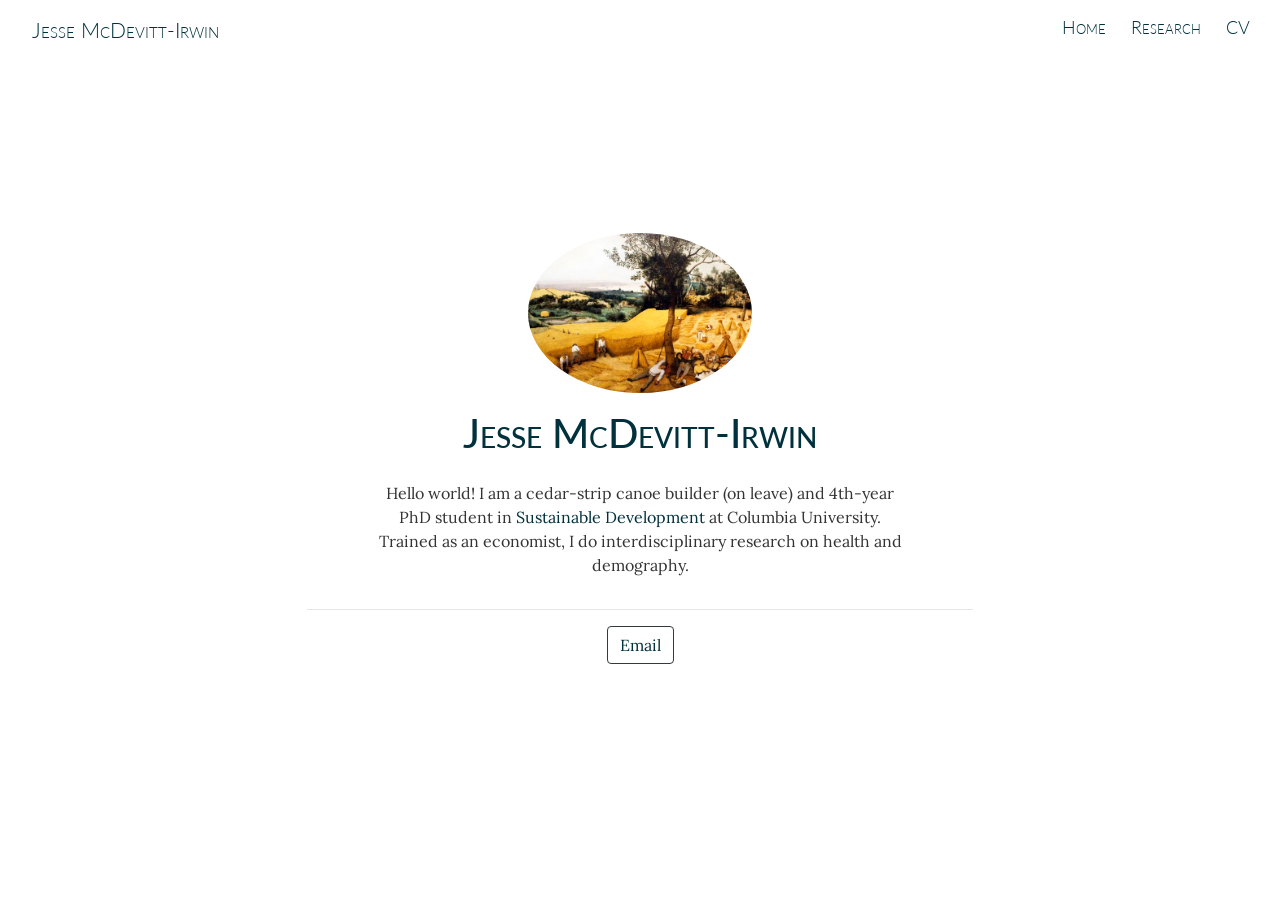
==== docs/index.html @ 5536e18c "purge bad links" ====
<!doctype html>
<html lang="en">
  <head>
    <!-- Required meta tags -->
    <meta charset="utf-8">
    <meta name="viewport" content="width=device-width, initial-scale=1, shrink-to-fit=no">

    <!-- Bootstrap CSS -->
    <link rel="stylesheet" href="https://stackpath.bootstrapcdn.com/bootstrap/4.5.0/css/bootstrap.min.css">

    <title>Jesse McDevitt-Irwin</title>

    
          <!--radix_placeholder_navigation_in_header-->
          <meta name="distill:offset" content=""/>

          <script type="application/javascript">

            window.headroom_prevent_pin = false;

            window.document.addEventListener("DOMContentLoaded", function (event) {

              // initialize headroom for banner
              var header = $('header').get(0);
              var headerHeight = header.offsetHeight;
              var headroom = new Headroom(header, {
                tolerance: 5,
                onPin : function() {
                  if (window.headroom_prevent_pin) {
                    window.headroom_prevent_pin = false;
                    headroom.unpin();
                  }
                }
              });
              headroom.init();
              if(window.location.hash)
                headroom.unpin();
              $(header).addClass('headroom--transition');

              // offset scroll location for banner on hash change
              // (see: https://github.com/WickyNilliams/headroom.js/issues/38)
              window.addEventListener("hashchange", function(event) {
                window.scrollTo(0, window.pageYOffset - (headerHeight + 25));
              });

              // responsive menu
              $('.distill-site-header').each(function(i, val) {
                var topnav = $(this);
                var toggle = topnav.find('.nav-toggle');
                toggle.on('click', function() {
                  topnav.toggleClass('responsive');
                });
              });

              // nav dropdowns
              $('.nav-dropbtn').click(function(e) {
                $(this).next('.nav-dropdown-content').toggleClass('nav-dropdown-active');
                $(this).parent().siblings('.nav-dropdown')
                   .children('.nav-dropdown-content').removeClass('nav-dropdown-active');
              });
              $("body").click(function(e){
                $('.nav-dropdown-content').removeClass('nav-dropdown-active');
              });
              $(".nav-dropdown").click(function(e){
                e.stopPropagation();
              });
            });
          </script>

          <style type="text/css">

          /* Theme (user-documented overrideables for nav appearance) */

          .distill-site-nav {
            color: rgba(255, 255, 255, 0.8);
            background-color: #0F2E3D;
            font-size: 15px;
            font-weight: 300;
          }

          .distill-site-nav a {
            color: inherit;
            text-decoration: none;
          }

          .distill-site-nav a:hover {
            color: white;
          }

          @media print {
            .distill-site-nav {
              display: none;
            }
          }

          .distill-site-header {

          }

          .distill-site-footer {

          }


          /* Site Header */

          .distill-site-header {
            width: 100%;
            box-sizing: border-box;
            z-index: 3;
          }

          .distill-site-header .nav-left {
            display: inline-block;
            margin-left: 8px;
          }

          @media screen and (max-width: 768px) {
            .distill-site-header .nav-left {
              margin-left: 0;
            }
          }


          .distill-site-header .nav-right {
            float: right;
            margin-right: 8px;
          }

          .distill-site-header a,
          .distill-site-header .title {
            display: inline-block;
            text-align: center;
            padding: 14px 10px 14px 10px;
          }

          .distill-site-header .title {
            font-size: 18px;
            min-width: 150px;
          }

          .distill-site-header .logo {
            padding: 0;
          }

          .distill-site-header .logo img {
            display: none;
            max-height: 20px;
            width: auto;
            margin-bottom: -4px;
          }

          .distill-site-header .nav-image img {
            max-height: 18px;
            width: auto;
            display: inline-block;
            margin-bottom: -3px;
          }



          @media screen and (min-width: 1000px) {
            .distill-site-header .logo img {
              display: inline-block;
            }
            .distill-site-header .nav-left {
              margin-left: 20px;
            }
            .distill-site-header .nav-right {
              margin-right: 20px;
            }
            .distill-site-header .title {
              padding-left: 12px;
            }
          }


          .distill-site-header .nav-toggle {
            display: none;
          }

          .nav-dropdown {
            display: inline-block;
            position: relative;
          }

          .nav-dropdown .nav-dropbtn {
            border: none;
            outline: none;
            color: rgba(255, 255, 255, 0.8);
            padding: 16px 10px;
            background-color: transparent;
            font-family: inherit;
            font-size: inherit;
            font-weight: inherit;
            margin: 0;
            margin-top: 1px;
            z-index: 2;
          }

          .nav-dropdown-content {
            display: none;
            position: absolute;
            background-color: white;
            min-width: 200px;
            border: 1px solid rgba(0,0,0,0.15);
            border-radius: 4px;
            box-shadow: 0px 8px 16px 0px rgba(0,0,0,0.1);
            z-index: 1;
            margin-top: 2px;
            white-space: nowrap;
            padding-top: 4px;
            padding-bottom: 4px;
          }

          .nav-dropdown-content hr {
            margin-top: 4px;
            margin-bottom: 4px;
            border: none;
            border-bottom: 1px solid rgba(0, 0, 0, 0.1);
          }

          .nav-dropdown-active {
            display: block;
          }

          .nav-dropdown-content a, .nav-dropdown-content .nav-dropdown-header {
            color: black;
            padding: 6px 24px;
            text-decoration: none;
            display: block;
            text-align: left;
          }

          .nav-dropdown-content .nav-dropdown-header {
            display: block;
            padding: 5px 24px;
            padding-bottom: 0;
            text-transform: uppercase;
            font-size: 14px;
            color: #999999;
            white-space: nowrap;
          }

          .nav-dropdown:hover .nav-dropbtn {
            color: white;
          }

          .nav-dropdown-content a:hover {
            background-color: #ddd;
            color: black;
          }

          .nav-right .nav-dropdown-content {
            margin-left: -45%;
            right: 0;
          }

          @media screen and (max-width: 768px) {
            .distill-site-header a, .distill-site-header .nav-dropdown  {display: none;}
            .distill-site-header a.nav-toggle {
              float: right;
              display: block;
            }
            .distill-site-header .title {
              margin-left: 0;
            }
            .distill-site-header .nav-right {
              margin-right: 0;
            }
            .distill-site-header {
              overflow: hidden;
            }
            .nav-right .nav-dropdown-content {
              margin-left: 0;
            }
          }


          @media screen and (max-width: 768px) {
            .distill-site-header.responsive {position: relative; min-height: 500px; }
            .distill-site-header.responsive a.nav-toggle {
              position: absolute;
              right: 0;
              top: 0;
            }
            .distill-site-header.responsive a,
            .distill-site-header.responsive .nav-dropdown {
              display: block;
              text-align: left;
            }
            .distill-site-header.responsive .nav-left,
            .distill-site-header.responsive .nav-right {
              width: 100%;
            }
            .distill-site-header.responsive .nav-dropdown {float: none;}
            .distill-site-header.responsive .nav-dropdown-content {position: relative;}
            .distill-site-header.responsive .nav-dropdown .nav-dropbtn {
              display: block;
              width: 100%;
              text-align: left;
            }
          }

          /* Site Footer */

          .distill-site-footer {
            width: 100%;
            overflow: hidden;
            box-sizing: border-box;
            z-index: 3;
            margin-top: 30px;
            padding-top: 30px;
            padding-bottom: 30px;
            text-align: center;
          }

          /* Headroom */

          d-title {
            padding-top: 6rem;
          }

          @media print {
            d-title {
              padding-top: 4rem;
            }
          }

          .headroom {
            z-index: 1000;
            position: fixed;
            top: 0;
            left: 0;
            right: 0;
          }

          .headroom--transition {
            transition: all .4s ease-in-out;
          }

          .headroom--unpinned {
            top: -100px;
          }

          .headroom--pinned {
            top: 0;
          }

          /* adjust viewport for navbar height */
          /* helps vertically center bootstrap (non-distill) content */
          .min-vh-100 {
            min-height: calc(100vh - 100px) !important;
          }

          </style>

          <script src="site_libs/jquery-3.6.0/jquery-3.6.0.min.js"></script>
          <link href="site_libs/font-awesome-5.1.0/css/all.css" rel="stylesheet"/>
          <link href="site_libs/font-awesome-5.1.0/css/v4-shims.css" rel="stylesheet"/>
          <script src="site_libs/headroom-0.9.4/headroom.min.js"></script>
          <script src="site_libs/autocomplete-0.37.1/autocomplete.min.js"></script>
          <script src="site_libs/fuse-6.4.1/fuse.min.js"></script>

          <script type="application/javascript">

          function getMeta(metaName) {
            var metas = document.getElementsByTagName('meta');
            for (let i = 0; i < metas.length; i++) {
              if (metas[i].getAttribute('name') === metaName) {
                return metas[i].getAttribute('content');
              }
            }
            return '';
          }

          function offsetURL(url) {
            var offset = getMeta('distill:offset');
            return offset ? offset + '/' + url : url;
          }

          function createFuseIndex() {

            // create fuse index
            var options = {
              keys: [
                { name: 'title', weight: 20 },
                { name: 'categories', weight: 15 },
                { name: 'description', weight: 10 },
                { name: 'contents', weight: 5 },
              ],
              ignoreLocation: true,
              threshold: 0
            };
            var fuse = new window.Fuse([], options);

            // fetch the main search.json
            return fetch(offsetURL('search.json'))
              .then(function(response) {
                if (response.status == 200) {
                  return response.json().then(function(json) {
                    // index main articles
                    json.articles.forEach(function(article) {
                      fuse.add(article);
                    });
                    // download collections and index their articles
                    return Promise.all(json.collections.map(function(collection) {
                      return fetch(offsetURL(collection)).then(function(response) {
                        if (response.status === 200) {
                          return response.json().then(function(articles) {
                            articles.forEach(function(article) {
                              fuse.add(article);
                            });
                          })
                        } else {
                          return Promise.reject(
                            new Error('Unexpected status from search index request: ' +
                                      response.status)
                          );
                        }
                      });
                    })).then(function() {
                      return fuse;
                    });
                  });

                } else {
                  return Promise.reject(
                    new Error('Unexpected status from search index request: ' +
                                response.status)
                  );
                }
              });
          }

          window.document.addEventListener("DOMContentLoaded", function (event) {

            // get search element (bail if we don't have one)
            var searchEl = window.document.getElementById('distill-search');
            if (!searchEl)
              return;

            createFuseIndex()
              .then(function(fuse) {

                // make search box visible
                searchEl.classList.remove('hidden');

                // initialize autocomplete
                var options = {
                  autoselect: true,
                  hint: false,
                  minLength: 2,
                };
                window.autocomplete(searchEl, options, [{
                  source: function(query, callback) {
                    const searchOptions = {
                      isCaseSensitive: false,
                      shouldSort: true,
                      minMatchCharLength: 2,
                      limit: 10,
                    };
                    var results = fuse.search(query, searchOptions);
                    callback(results
                      .map(function(result) { return result.item; })
                    );
                  },
                  templates: {
                    suggestion: function(suggestion) {
                      var img = suggestion.preview && Object.keys(suggestion.preview).length > 0
                        ? `<img src="${offsetURL(suggestion.preview)}"</img>`
                        : '';
                      var html = `
                        <div class="search-item">
                          <h3>${suggestion.title}</h3>
                          <div class="search-item-description">
                            ${suggestion.description || ''}
                          </div>
                          <div class="search-item-preview">
                            ${img}
                          </div>
                        </div>
                      `;
                      return html;
                    }
                  }
                }]).on('autocomplete:selected', function(event, suggestion) {
                  window.location.href = offsetURL(suggestion.path);
                });
                // remove inline display style on autocompleter (we want to
                // manage responsive display via css)
                $('.algolia-autocomplete').css("display", "");
              })
              .catch(function(error) {
                console.log(error);
              });

          });

          </script>

          <style type="text/css">

          .nav-search {
            font-size: x-small;
          }

          /* Algolioa Autocomplete */

          .algolia-autocomplete {
            display: inline-block;
            margin-left: 10px;
            vertical-align: sub;
            background-color: white;
            color: black;
            padding: 6px;
            padding-top: 8px;
            padding-bottom: 0;
            border-radius: 6px;
            border: 1px #0F2E3D solid;
            width: 180px;
          }


          @media screen and (max-width: 768px) {
            .distill-site-nav .algolia-autocomplete {
              display: none;
              visibility: hidden;
            }
            .distill-site-nav.responsive .algolia-autocomplete {
              display: inline-block;
              visibility: visible;
            }
            .distill-site-nav.responsive .algolia-autocomplete .aa-dropdown-menu {
              margin-left: 0;
              width: 400px;
              max-height: 400px;
            }
          }

          .algolia-autocomplete .aa-input, .algolia-autocomplete .aa-hint {
            width: 90%;
            outline: none;
            border: none;
          }

          .algolia-autocomplete .aa-hint {
            color: #999;
          }
          .algolia-autocomplete .aa-dropdown-menu {
            width: 550px;
            max-height: 70vh;
            overflow-x: visible;
            overflow-y: scroll;
            padding: 5px;
            margin-top: 3px;
            margin-left: -150px;
            background-color: #fff;
            border-radius: 5px;
            border: 1px solid #999;
            border-top: none;
          }

          .algolia-autocomplete .aa-dropdown-menu .aa-suggestion {
            cursor: pointer;
            padding: 5px 4px;
            border-bottom: 1px solid #eee;
          }

          .algolia-autocomplete .aa-dropdown-menu .aa-suggestion:last-of-type {
            border-bottom: none;
            margin-bottom: 2px;
          }

          .algolia-autocomplete .aa-dropdown-menu .aa-suggestion .search-item {
            overflow: hidden;
            font-size: 0.8em;
            line-height: 1.4em;
          }

          .algolia-autocomplete .aa-dropdown-menu .aa-suggestion .search-item h3 {
            font-size: 1rem;
            margin-block-start: 0;
            margin-block-end: 5px;
          }

          .algolia-autocomplete .aa-dropdown-menu .aa-suggestion .search-item-description {
            display: inline-block;
            overflow: hidden;
            height: 2.8em;
            width: 80%;
            margin-right: 4%;
          }

          .algolia-autocomplete .aa-dropdown-menu .aa-suggestion .search-item-preview {
            display: inline-block;
            width: 15%;
          }

          .algolia-autocomplete .aa-dropdown-menu .aa-suggestion .search-item-preview img {
            height: 3em;
            width: auto;
            display: none;
          }

          .algolia-autocomplete .aa-dropdown-menu .aa-suggestion .search-item-preview img[src] {
            display: initial;
          }

          .algolia-autocomplete .aa-dropdown-menu .aa-suggestion.aa-cursor {
            background-color: #eee;
          }
          .algolia-autocomplete .aa-dropdown-menu .aa-suggestion em {
            font-weight: bold;
            font-style: normal;
          }

          </style>


          <!--/radix_placeholder_navigation_in_header-->
          <!--radix_placeholder_site_in_header-->
          <!--/radix_placeholder_site_in_header-->
          
          <style type="text/css">
          body {
            padding-top: 60px;
          }
          </style>
          <style type="text/css">
          /* base variables */

          /* Edit the CSS properties in this file to create a custom
             Distill theme. Only edit values in the right column
             for each row; values shown are the CSS defaults.
             To return any property to the default,
             you may set its value to: unset
             All rows must end with a semi-colon.                      */

          /* Optional: embed custom fonts here with `@import`          */
          /* This must remain at the top of this file.                 */



          html {
            /*-- Main font sizes --*/
            --title-size:      50px;
            --body-size:       1.06rem;
            --code-size:       14px;
            --aside-size:      12px;
            --fig-cap-size:    13px;
            /*-- Main font colors --*/
            --title-color:     #000000;
            --header-color:    rgba(0, 0, 0, 0.8);
            --body-color:      rgba(0, 0, 0, 0.8);
            --aside-color:     rgba(0, 0, 0, 0.6);
            --fig-cap-color:   rgba(0, 0, 0, 0.6);
            /*-- Specify custom fonts ~~~ must be imported above   --*/
            --heading-font:    sans-serif;
            --mono-font:       monospace;
            --body-font:       sans-serif;
            --navbar-font:     sans-serif;  /* websites + blogs only */
          }

          /*-- ARTICLE METADATA --*/
          d-byline {
            --heading-size:    0.6rem;
            --heading-color:   rgba(0, 0, 0, 0.5);
            --body-size:       0.8rem;
            --body-color:      rgba(0, 0, 0, 0.8);
          }

          /*-- ARTICLE TABLE OF CONTENTS --*/
          .d-contents {
            --heading-size:    18px;
            --contents-size:   13px;
          }

          /*-- ARTICLE APPENDIX --*/
          d-appendix {
            --heading-size:    15px;
            --heading-color:   rgba(0, 0, 0, 0.65);
            --text-size:       0.8em;
            --text-color:      rgba(0, 0, 0, 0.5);
          }

          /*-- WEBSITE HEADER + FOOTER --*/
          /* These properties only apply to Distill sites and blogs  */

          .distill-site-header {
            --title-size:       18px;
            --text-color:       rgba(255, 255, 255, 0.8);
            --text-size:        15px;
            --hover-color:      white;
            --bkgd-color:       #0F2E3D;
          }

          .distill-site-footer {
            --text-color:       rgba(255, 255, 255, 0.8);
            --text-size:        15px;
            --hover-color:      white;
            --bkgd-color:       #0F2E3D;
          }

          /*-- Additional custom styles --*/
          /* Add any additional CSS rules below                      */
          </style>
          <style type="text/css">
          /* base variables */

          /* Edit the CSS properties in this file to create a custom
             Distill theme. Only edit values in the right column
             for each row; values shown are the CSS defaults.
             To return any property to the default,
             you may set its value to: unset
             All rows must end with a semi-colon.                      */

          /* Optional: embed custom fonts here with `@import`          */
          /* This must remain at the top of this file.                 */
          /* @import url('https://fonts.googleapis.com/css2?family=Cardo'); */
          @import url('https://fonts.googleapis.com/css2?family=Lora');
          @import url('https://fonts.googleapis.com/css2?family=Lato');


          html {
            /*-- Main font sizes --*/
            --title-size:      50px;
            --body-size:       1rem;
            --code-size:       14px;
            --aside-size:      12px;
            --fig-cap-size:    13px;
            /*-- Main font colors --*/
            --title-color:     rgba(0, 49, 60, 1);
            --header-color:    rgba(0, 49, 60, 1);
            --body-color:      rgba(0, 0, 0, 0.8);
            --aside-color:     rgba(0, 0, 0, 0.6);
            --fig-cap-color:   rgba(0, 0, 0, 0.6);
            --hover-color:     rgba(0, 49, 60, 0.4);
            /*-- Specify custom fonts ~~~ must be imported above   --*/
            --heading-font:    "Lato", serif;
            --body-font:       "Lora", serif;
            --navbar-font:     "Lato", serif;  /* websites + blogs only */
          }

          /*-- ARTICLE METADATA --*/
          d-byline {
            --heading-size:    0.6rem;
            --heading-color:   rgba(0, 0, 0, 0.5);
            --body-size:       0.9rem;
            --body-color:      rgba(0, 0, 0, 0.8);
          }

          /*-- ARTICLE TABLE OF CONTENTS --*/
          .d-contents {
            --heading-size:    18px;
            --contents-size:   13px;
          }

          /*-- ARTICLE APPENDIX --*/
          d-appendix {
            --heading-size:    15px;
            --heading-color:   rgba(0, 0, 0, 0.65);
            --text-size:       0.8em;
            --text-color:      rgba(0, 0, 0, 0.5);
          }

          /*-- WEBSITE HEADER + FOOTER --*/
          /* These properties only apply to Distill sites and blogs  */

          .distill-site-header {
            --font-family:      'Lora', serif;
            --title-size:       21px;
            --text-color:       rgba(0, 49, 60, 1);
            --text-size:        18px;
            --hover-color:      rgba(0, 49, 60, 0.4);
            --bkgd-color:       rgba(255, 255, 255, 0.8);
            font-variant: small-caps;
          }

          .distill-site-footer {
            --text-color:       rgba(10, 10, 10, 0.8);
            --text-size:        15px;
            --hover-color:      white;
            --bkgd-color:       rgba(240, 240, 240, 0.8); 
          }

          /*-- Additional custom styles --*/
          /* Add any additional CSS rules below                      */

          h1, h2, h3 {
            color: rgba(0, 49, 60, 1);
            font-variant: small-caps;
          }

          p {
            color: rgba(0, 0, 0, 0.8);
          }

          a {
          	color: rgba(0, 49, 60, 1);
          }

          a:hover {
          	color: rgba(0, 49, 60, 0.4);
          }

          /* Buttons on postcard */
          .btn-outline-dark {
              color: rgba(0, 49, 60, 1);
          }

          .btn-outline-dark:hover {
              background-color: rgba(0, 49, 60, 1);
              color: white;
          }

          /*body {
            background-color: rgba(249, 250, 247, 0.8);
          }*/
          </style>
          <style type="text/css">
          /* base style */

          /* FONT FAMILIES */

          :root {
            --heading-default: -apple-system, BlinkMacSystemFont, "Segoe UI", Roboto, Oxygen, Ubuntu, Cantarell, "Fira Sans", "Droid Sans", "Helvetica Neue", Arial, sans-serif;
            --mono-default: Consolas, Monaco, 'Andale Mono', 'Ubuntu Mono', monospace;
            --body-default: -apple-system, BlinkMacSystemFont, "Segoe UI", Roboto, Oxygen, Ubuntu, Cantarell, "Fira Sans", "Droid Sans", "Helvetica Neue", Arial, sans-serif;
          }

          body,
          .posts-list .post-preview p,
          .posts-list .description p {
            font-family: var(--body-font), var(--body-default);
          }

          h1, h2, h3, h4, h5, h6,
          .posts-list .post-preview h2,
          .posts-list .description h2 {
            font-family: var(--heading-font), var(--heading-default);
          }

          d-article div.sourceCode code,
          d-article pre code {
            font-family: var(--mono-font), var(--mono-default);
          }


          /*-- TITLE --*/
          d-title h1,
          .posts-list > h1 {
            color: var(--title-color, black);
          }

          d-title h1 {
            font-size: var(--title-size, 50px);
          }

          /*-- HEADERS --*/
          d-article h1,
          d-article h2,
          d-article h3,
          d-article h4,
          d-article h5,
          d-article h6 {
            color: var(--header-color, rgba(0, 0, 0, 0.8));
          }

          /*-- BODY --*/
          d-article > p,  /* only text inside of <p> tags */
          d-article > ul, /* lists */
          d-article > ol {
            color: var(--body-color, rgba(0, 0, 0, 0.8));
            font-size: var(--body-size, 1.06rem);
          }


          /*-- CODE --*/
          d-article div.sourceCode code,
          d-article pre code {
            font-size: var(--code-size, 14px);
          }

          /*-- ASIDE --*/
          d-article aside {
            font-size: var(--aside-size, 12px);
            color: var(--aside-color, rgba(0, 0, 0, 0.6));
          }

          /*-- FIGURE CAPTIONS --*/
          figure .caption,
          figure figcaption,
          .figure .caption {
            font-size: var(--fig-cap-size, 13px);
            color: var(--fig-cap-color, rgba(0, 0, 0, 0.6));
          }

          /*-- METADATA --*/
          d-byline h3 {
            font-size: var(--heading-size, 0.6rem);
            color: var(--heading-color, rgba(0, 0, 0, 0.5));
          }

          d-byline {
            font-size: var(--body-size, 0.8rem);
            color: var(--body-color, rgba(0, 0, 0, 0.8));
          }

          d-byline a,
          d-article d-byline a {
            color: var(--body-color, rgba(0, 0, 0, 0.8));
          }

          /*-- TABLE OF CONTENTS --*/
          .d-contents nav h3 {
            font-size: var(--heading-size, 18px);
          }

          .d-contents nav a {
            font-size: var(--contents-size, 13px);
          }

          /*-- APPENDIX --*/
          d-appendix h3 {
            font-size: var(--heading-size, 15px);
            color: var(--heading-color, rgba(0, 0, 0, 0.65));
          }

          d-appendix {
            font-size: var(--text-size, 0.8em);
            color: var(--text-color, rgba(0, 0, 0, 0.5));
          }

          d-appendix d-footnote-list a.footnote-backlink {
            color: var(--text-color, rgba(0, 0, 0, 0.5));
          }

          /*-- WEBSITE HEADER + FOOTER --*/
          .distill-site-header .title {
            font-size: var(--title-size, 18px);
            font-family: var(--navbar-font), var(--heading-default);
          }

          .distill-site-header a,
          .nav-dropdown .nav-dropbtn {
            font-family: var(--navbar-font), var(--heading-default);
          }

          .nav-dropdown .nav-dropbtn {
            color: var(--text-color, rgba(255, 255, 255, 0.8));
            font-size: var(--text-size, 15px);
          }

          .distill-site-header a:hover,
          .nav-dropdown:hover .nav-dropbtn {
            color: var(--hover-color, white);
          }

          .distill-site-header {
            font-size: var(--text-size, 15px);
            color: var(--text-color, rgba(255, 255, 255, 0.8));
            background-color: var(--bkgd-color, #0F2E3D);
          }

          .distill-site-footer {
            font-size: var(--text-size, 15px);
            color: var(--text-color, rgba(255, 255, 255, 0.8));
            background-color: var(--bkgd-color, #0F2E3D);
          }

          .distill-site-footer a:hover {
            color: var(--hover-color, white);
          }</style>
          <script src="/home/friend/R/x86_64-pc-linux-gnu-library/4.1/rmarkdown/rmd/h/pandoc/header-attrs.js"></script>
    
    
  </head>
  <body>

          <!--radix_placeholder_navigation_before_body-->
          <header class="header header--fixed" role="banner">
          <nav class="distill-site-nav distill-site-header">
          <div class="nav-left">
          <a href="index.html" class="title">Jesse McDevitt-Irwin</a>
          </div>
          <div class="nav-right">
          <a href="index.html">Home</a>
          <a href="research.html">Research</a>
          <a href="CV/cv_McDevitt_Irwin.pdf">CV</a>
          <a href="javascript:void(0);" class="nav-toggle">&#9776;</a>
          </div>
          </nav>
          </header>
          <!--/radix_placeholder_navigation_before_body-->
          <!--radix_placeholder_site_before_body-->
          <!--/radix_placeholder_site_before_body-->
    
    <div class="container min-vh-100">
      <div class="row min-vh-100 justify-content-center align-items-center">
        <div class="col-12 text-center">
          <img src=enclosure.jpg style="height:10rem" class="rounded-circle">
          <div class="mt-3">
            <h1>Jesse McDevitt-Irwin</h1>
          </div>
          <div class="row justify-content-center align-items-center">
            <div class="col-6 mt-3 text-center d-none d-sm-block">
              <p>Hello world! I am a cedar-strip canoe builder (on leave) and 4th-year PhD student in <a href="https://www.sipa.columbia.edu/academics/programs/phd-sustainable-development">Sustainable Development</a> at Columbia University. Trained as an economist, I do interdisciplinary research on health and demography.</p>
            </div>
            <div class="col-11 mt-3 text-center d-block d-sm-none">
              <p>Hello world! I am a cedar-strip canoe builder (on leave) and 4th-year PhD student in <a href="https://www.sipa.columbia.edu/academics/programs/phd-sustainable-development">Sustainable Development</a> at Columbia University. Trained as an economist, I do interdisciplinary research on health and demography.</p>
            </div>
          </div>

          <hr style="width:60%;"/>

          <div class="row justify-content-center align-items-center">
            <div class="col-8 text-center d-none d-sm-block">
              <ul class="list-inline">
                                <li class="list-inline-item">
                  <a href=mailto:jrm2275@columbia.edu>
                    <button type="button" class="btn btn-outline-dark mb-2">
                      Email
                    </button>
                  </a>
                </li>
                              </ul>
            </div>
          </div>

          <div class="row justify-content-center align-items-center">
            <div class="col-8 m-1 text-center d-block d-sm-none">
              <div class="list-group">
                                <a href=mailto:jrm2275@columbia.edu>
                  <button type="button" class="list-group-item list-group-item-action my-1 rounded">
                    Email
                  </button>
                </a>
                              </div>
            </div>
          </div>
        </div>
      </div>
    </div>

    <!-- Optional JavaScript -->
    <!-- jQuery first, then Popper.js, then Bootstrap JS -->
    <script src="https://code.jquery.com/jquery-3.5.1.slim.min.js" integrity="sha384-DfXdz2htPH0lsSSs5nCTpuj/zy4C+OGpamoFVy38MVBnE+IbbVYUew+OrCXaRkfj" crossorigin="anonymous"></script>
    <script src="https://cdn.jsdelivr.net/npm/popper.js@1.16.0/dist/umd/popper.min.js" integrity="sha384-Q6E9RHvbIyZFJoft+2mJbHaEWldlvI9IOYy5n3zV9zzTtmI3UksdQRVvoxMfooAo" crossorigin="anonymous"></script>
    <script src="https://stackpath.bootstrapcdn.com/bootstrap/4.5.0/js/bootstrap.min.js" integrity="sha384-OgVRvuATP1z7JjHLkuOU7Xw704+h835Lr+6QL9UvYjZE3Ipu6Tp75j7Bh/kR0JKI" crossorigin="anonymous"></script>

          <!--radix_placeholder_site_after_body-->
          <!--/radix_placeholder_site_after_body-->
          <!--radix_placeholder_navigation_after_body-->
          <!--/radix_placeholder_navigation_after_body-->
    
  </body>
</html>
---- docs/site_libs/font-awesome-5.1.0/css/all.css ----
/*!
 * Font Awesome Free 5.1.0 by @fontawesome - https://fontawesome.com
 * License - https://fontawesome.com/license (Icons: CC BY 4.0, Fonts: SIL OFL 1.1, Code: MIT License)
 */
.fa,.fab,.fal,.far,.fas{-moz-osx-font-smoothing:grayscale;-webkit-font-smoothing:antialiased;display:inline-block;font-style:normal;font-variant:normal;text-rendering:auto;line-height:1}.fa-lg{font-size:1.33333em;line-height:.75em;vertical-align:-.0667em}.fa-xs{font-size:.75em}.fa-sm{font-size:.875em}.fa-1x{font-size:1em}.fa-2x{font-size:2em}.fa-3x{font-size:3em}.fa-4x{font-size:4em}.fa-5x{font-size:5em}.fa-6x{font-size:6em}.fa-7x{font-size:7em}.fa-8x{font-size:8em}.fa-9x{font-size:9em}.fa-10x{font-size:10em}.fa-fw{text-align:center;width:1.25em}.fa-ul{list-style-type:none;margin-left:2.5em;padding-left:0}.fa-ul>li{position:relative}.fa-li{left:-2em;position:absolute;text-align:center;width:2em;line-height:inherit}.fa-border{border:.08em solid #eee;border-radius:.1em;padding:.2em .25em .15em}.fa-pull-left{float:left}.fa-pull-right{float:right}.fa.fa-pull-left,.fab.fa-pull-left,.fal.fa-pull-left,.far.fa-pull-left,.fas.fa-pull-left{margin-right:.3em}.fa.fa-pull-right,.fab.fa-pull-right,.fal.fa-pull-right,.far.fa-pull-right,.fas.fa-pull-right{margin-left:.3em}.fa-spin{animation:a 2s infinite linear}.fa-pulse{animation:a 1s infinite steps(8)}@keyframes a{0%{transform:rotate(0deg)}to{transform:rotate(1turn)}}.fa-rotate-90{-ms-filter:"progid:DXImageTransform.Microsoft.BasicImage(rotation=1)";transform:rotate(90deg)}.fa-rotate-180{-ms-filter:"progid:DXImageTransform.Microsoft.BasicImage(rotation=2)";transform:rotate(180deg)}.fa-rotate-270{-ms-filter:"progid:DXImageTransform.Microsoft.BasicImage(rotation=3)";transform:rotate(270deg)}.fa-flip-horizontal{-ms-filter:"progid:DXImageTransform.Microsoft.BasicImage(rotation=0, mirror=1)";transform:scaleX(-1)}.fa-flip-vertical{transform:scaleY(-1)}.fa-flip-horizontal.fa-flip-vertical,.fa-flip-vertical{-ms-filter:"progid:DXImageTransform.Microsoft.BasicImage(rotation=2, mirror=1)"}.fa-flip-horizontal.fa-flip-vertical{transform:scale(-1)}:root .fa-flip-horizontal,:root .fa-flip-vertical,:root .fa-rotate-90,:root .fa-rotate-180,:root .fa-rotate-270{-webkit-filter:none;filter:none}.fa-stack{display:inline-block;height:2em;line-height:2em;position:relative;vertical-align:middle;width:2em}.fa-stack-1x,.fa-stack-2x{left:0;position:absolute;text-align:center;width:100%}.fa-stack-1x{line-height:inherit}.fa-stack-2x{font-size:2em}.fa-inverse{color:#fff}.fa-500px:before{content:"\f26e"}.fa-accessible-icon:before{content:"\f368"}.fa-accusoft:before{content:"\f369"}.fa-address-book:before{content:"\f2b9"}.fa-address-card:before{content:"\f2bb"}.fa-adjust:before{content:"\f042"}.fa-adn:before{content:"\f170"}.fa-adversal:before{content:"\f36a"}.fa-affiliatetheme:before{content:"\f36b"}.fa-algolia:before{content:"\f36c"}.fa-align-center:before{content:"\f037"}.fa-align-justify:before{content:"\f039"}.fa-align-left:before{content:"\f036"}.fa-align-right:before{content:"\f038"}.fa-allergies:before{content:"\f461"}.fa-amazon:before{content:"\f270"}.fa-amazon-pay:before{content:"\f42c"}.fa-ambulance:before{content:"\f0f9"}.fa-american-sign-language-interpreting:before{content:"\f2a3"}.fa-amilia:before{content:"\f36d"}.fa-anchor:before{content:"\f13d"}.fa-android:before{content:"\f17b"}.fa-angellist:before{content:"\f209"}.fa-angle-double-down:before{content:"\f103"}.fa-angle-double-left:before{content:"\f100"}.fa-angle-double-right:before{content:"\f101"}.fa-angle-double-up:before{content:"\f102"}.fa-angle-down:before{content:"\f107"}.fa-angle-left:before{content:"\f104"}.fa-angle-right:before{content:"\f105"}.fa-angle-up:before{content:"\f106"}.fa-angry:before{content:"\f556"}.fa-angrycreative:before{content:"\f36e"}.fa-angular:before{content:"\f420"}.fa-app-store:before{content:"\f36f"}.fa-app-store-ios:before{content:"\f370"}.fa-apper:before{content:"\f371"}.fa-apple:before{content:"\f179"}.fa-apple-pay:before{content:"\f415"}.fa-archive:before{content:"\f187"}.fa-archway:before{content:"\f557"}.fa-arrow-alt-circle-down:before{content:"\f358"}.fa-arrow-alt-circle-left:before{content:"\f359"}.fa-arrow-alt-circle-right:before{content:"\f35a"}.fa-arrow-alt-circle-up:before{content:"\f35b"}.fa-arrow-circle-down:before{content:"\f0ab"}.fa-arrow-circle-left:before{content:"\f0a8"}.fa-arrow-circle-right:before{content:"\f0a9"}.fa-arrow-circle-up:before{content:"\f0aa"}.fa-arrow-down:before{content:"\f063"}.fa-arrow-left:before{content:"\f060"}.fa-arrow-right:before{content:"\f061"}.fa-arrow-up:before{content:"\f062"}.fa-arrows-alt:before{content:"\f0b2"}.fa-arrows-alt-h:before{content:"\f337"}.fa-arrows-alt-v:before{content:"\f338"}.fa-assistive-listening-systems:before{content:"\f2a2"}.fa-asterisk:before{content:"\f069"}.fa-asymmetrik:before{content:"\f372"}.fa-at:before{content:"\f1fa"}.fa-atlas:before{content:"\f558"}.fa-audible:before{content:"\f373"}.fa-audio-description:before{content:"\f29e"}.fa-autoprefixer:before{content:"\f41c"}.fa-avianex:before{content:"\f374"}.fa-aviato:before{content:"\f421"}.fa-award:before{content:"\f559"}.fa-aws:before{content:"\f375"}.fa-backspace:before{content:"\f55a"}.fa-backward:before{content:"\f04a"}.fa-balance-scale:before{content:"\f24e"}.fa-ban:before{content:"\f05e"}.fa-band-aid:before{content:"\f462"}.fa-bandcamp:before{content:"\f2d5"}.fa-barcode:before{content:"\f02a"}.fa-bars:before{content:"\f0c9"}.fa-baseball-ball:before{content:"\f433"}.fa-basketball-ball:before{content:"\f434"}.fa-bath:before{content:"\f2cd"}.fa-battery-empty:before{content:"\f244"}.fa-battery-full:before{content:"\f240"}.fa-battery-half:before{content:"\f242"}.fa-battery-quarter:before{content:"\f243"}.fa-battery-three-quarters:before{content:"\f241"}.fa-bed:before{content:"\f236"}.fa-beer:before{content:"\f0fc"}.fa-behance:before{content:"\f1b4"}.fa-behance-square:before{content:"\f1b5"}.fa-bell:before{content:"\f0f3"}.fa-bell-slash:before{content:"\f1f6"}.fa-bezier-curve:before{content:"\f55b"}.fa-bicycle:before{content:"\f206"}.fa-bimobject:before{content:"\f378"}.fa-binoculars:before{content:"\f1e5"}.fa-birthday-cake:before{content:"\f1fd"}.fa-bitbucket:before{content:"\f171"}.fa-bitcoin:before{content:"\f379"}.fa-bity:before{content:"\f37a"}.fa-black-tie:before{content:"\f27e"}.fa-blackberry:before{content:"\f37b"}.fa-blender:before{content:"\f517"}.fa-blind:before{content:"\f29d"}.fa-blogger:before{content:"\f37c"}.fa-blogger-b:before{content:"\f37d"}.fa-bluetooth:before{content:"\f293"}.fa-bluetooth-b:before{content:"\f294"}.fa-bold:before{content:"\f032"}.fa-bolt:before{content:"\f0e7"}.fa-bomb:before{content:"\f1e2"}.fa-bong:before{content:"\f55c"}.fa-book:before{content:"\f02d"}.fa-book-open:before{content:"\f518"}.fa-bookmark:before{content:"\f02e"}.fa-bowling-ball:before{content:"\f436"}.fa-box:before{content:"\f466"}.fa-box-open:before{content:"\f49e"}.fa-boxes:before{content:"\f468"}.fa-braille:before{content:"\f2a1"}.fa-briefcase:before{content:"\f0b1"}.fa-briefcase-medical:before{content:"\f469"}.fa-broadcast-tower:before{content:"\f519"}.fa-broom:before{content:"\f51a"}.fa-brush:before{content:"\f55d"}.fa-btc:before{content:"\f15a"}.fa-bug:before{content:"\f188"}.fa-building:before{content:"\f1ad"}.fa-bullhorn:before{content:"\f0a1"}.fa-bullseye:before{content:"\f140"}.fa-burn:before{content:"\f46a"}.fa-buromobelexperte:before{content:"\f37f"}.fa-bus:before{content:"\f207"}.fa-bus-alt:before{content:"\f55e"}.fa-buysellads:before{content:"\f20d"}.fa-calculator:before{content:"\f1ec"}.fa-calendar:before{content:"\f133"}.fa-calendar-alt:before{content:"\f073"}.fa-calendar-check:before{content:"\f274"}.fa-calendar-minus:before{content:"\f272"}.fa-calendar-plus:before{content:"\f271"}.fa-calendar-times:before{content:"\f273"}.fa-camera:before{content:"\f030"}.fa-camera-retro:before{content:"\f083"}.fa-cannabis:before{content:"\f55f"}.fa-capsules:before{content:"\f46b"}.fa-car:before{content:"\f1b9"}.fa-caret-down:before{content:"\f0d7"}.fa-caret-left:before{content:"\f0d9"}.fa-caret-right:before{content:"\f0da"}.fa-caret-square-down:before{content:"\f150"}.fa-caret-square-left:before{content:"\f191"}.fa-caret-square-right:before{content:"\f152"}.fa-caret-square-up:before{content:"\f151"}.fa-caret-up:before{content:"\f0d8"}.fa-cart-arrow-down:before{content:"\f218"}.fa-cart-plus:before{content:"\f217"}.fa-cc-amazon-pay:before{content:"\f42d"}.fa-cc-amex:before{content:"\f1f3"}.fa-cc-apple-pay:before{content:"\f416"}.fa-cc-diners-club:before{content:"\f24c"}.fa-cc-discover:before{content:"\f1f2"}.fa-cc-jcb:before{content:"\f24b"}.fa-cc-mastercard:before{content:"\f1f1"}.fa-cc-paypal:before{content:"\f1f4"}.fa-cc-stripe:before{content:"\f1f5"}.fa-cc-visa:before{content:"\f1f0"}.fa-centercode:before{content:"\f380"}.fa-certificate:before{content:"\f0a3"}.fa-chalkboard:before{content:"\f51b"}.fa-chalkboard-teacher:before{content:"\f51c"}.fa-chart-area:before{content:"\f1fe"}.fa-chart-bar:before{content:"\f080"}.fa-chart-line:before{content:"\f201"}.fa-chart-pie:before{content:"\f200"}.fa-check:before{content:"\f00c"}.fa-check-circle:before{content:"\f058"}.fa-check-double:before{content:"\f560"}.fa-check-square:before{content:"\f14a"}.fa-chess:before{content:"\f439"}.fa-chess-bishop:before{content:"\f43a"}.fa-chess-board:before{content:"\f43c"}.fa-chess-king:before{content:"\f43f"}.fa-chess-knight:before{content:"\f441"}.fa-chess-pawn:before{content:"\f443"}.fa-chess-queen:before{content:"\f445"}.fa-chess-rook:before{content:"\f447"}.fa-chevron-circle-down:before{content:"\f13a"}.fa-chevron-circle-left:before{content:"\f137"}.fa-chevron-circle-right:before{content:"\f138"}.fa-chevron-circle-up:before{content:"\f139"}.fa-chevron-down:before{content:"\f078"}.fa-chevron-left:before{content:"\f053"}.fa-chevron-right:before{content:"\f054"}.fa-chevron-up:before{content:"\f077"}.fa-child:before{content:"\f1ae"}.fa-chrome:before{content:"\f268"}.fa-church:before{content:"\f51d"}.fa-circle:before{content:"\f111"}.fa-circle-notch:before{content:"\f1ce"}.fa-clipboard:before{content:"\f328"}.fa-clipboard-check:before{content:"\f46c"}.fa-clipboard-list:before{content:"\f46d"}.fa-clock:before{content:"\f017"}.fa-clone:before{content:"\f24d"}.fa-closed-captioning:before{content:"\f20a"}.fa-cloud:before{content:"\f0c2"}.fa-cloud-download-alt:before{content:"\f381"}.fa-cloud-upload-alt:before{content:"\f382"}.fa-cloudscale:before{content:"\f383"}.fa-cloudsmith:before{content:"\f384"}.fa-cloudversify:before{content:"\f385"}.fa-cocktail:before{content:"\f561"}.fa-code:before{content:"\f121"}.fa-code-branch:before{content:"\f126"}.fa-codepen:before{content:"\f1cb"}.fa-codiepie:before{content:"\f284"}.fa-coffee:before{content:"\f0f4"}.fa-cog:before{content:"\f013"}.fa-cogs:before{content:"\f085"}.fa-coins:before{content:"\f51e"}.fa-columns:before{content:"\f0db"}.fa-comment:before{content:"\f075"}.fa-comment-alt:before{content:"\f27a"}.fa-comment-dots:before{content:"\f4ad"}.fa-comment-slash:before{content:"\f4b3"}.fa-comments:before{content:"\f086"}.fa-compact-disc:before{content:"\f51f"}.fa-compass:before{content:"\f14e"}.fa-compress:before{content:"\f066"}.fa-concierge-bell:before{content:"\f562"}.fa-connectdevelop:before{content:"\f20e"}.fa-contao:before{content:"\f26d"}.fa-cookie:before{content:"\f563"}.fa-cookie-bite:before{content:"\f564"}.fa-copy:before{content:"\f0c5"}.fa-copyright:before{content:"\f1f9"}.fa-couch:before{content:"\f4b8"}.fa-cpanel:before{content:"\f388"}.fa-creative-commons:before{content:"\f25e"}.fa-creative-commons-by:before{content:"\f4e7"}.fa-creative-commons-nc:before{content:"\f4e8"}.fa-creative-commons-nc-eu:before{content:"\f4e9"}.fa-creative-commons-nc-jp:before{content:"\f4ea"}.fa-creative-commons-nd:before{content:"\f4eb"}.fa-creative-commons-pd:before{content:"\f4ec"}.fa-creative-commons-pd-alt:before{content:"\f4ed"}.fa-creative-commons-remix:before{content:"\f4ee"}.fa-creative-commons-sa:before{content:"\f4ef"}.fa-creative-commons-sampling:before{content:"\f4f0"}.fa-creative-commons-sampling-plus:before{content:"\f4f1"}.fa-creative-commons-share:before{content:"\f4f2"}.fa-credit-card:before{content:"\f09d"}.fa-crop:before{content:"\f125"}.fa-crop-alt:before{content:"\f565"}.fa-crosshairs:before{content:"\f05b"}.fa-crow:before{content:"\f520"}.fa-crown:before{content:"\f521"}.fa-css3:before{content:"\f13c"}.fa-css3-alt:before{content:"\f38b"}.fa-cube:before{content:"\f1b2"}.fa-cubes:before{content:"\f1b3"}.fa-cut:before{content:"\f0c4"}.fa-cuttlefish:before{content:"\f38c"}.fa-d-and-d:before{content:"\f38d"}.fa-dashcube:before{content:"\f210"}.fa-database:before{content:"\f1c0"}.fa-deaf:before{content:"\f2a4"}.fa-delicious:before{content:"\f1a5"}.fa-deploydog:before{content:"\f38e"}.fa-deskpro:before{content:"\f38f"}.fa-desktop:before{content:"\f108"}.fa-deviantart:before{content:"\f1bd"}.fa-diagnoses:before{content:"\f470"}.fa-dice:before{content:"\f522"}.fa-dice-five:before{content:"\f523"}.fa-dice-four:before{content:"\f524"}.fa-dice-one:before{content:"\f525"}.fa-dice-six:before{content:"\f526"}.fa-dice-three:before{content:"\f527"}.fa-dice-two:before{content:"\f528"}.fa-digg:before{content:"\f1a6"}.fa-digital-ocean:before{content:"\f391"}.fa-digital-tachograph:before{content:"\f566"}.fa-discord:before{content:"\f392"}.fa-discourse:before{content:"\f393"}.fa-divide:before{content:"\f529"}.fa-dizzy:before{content:"\f567"}.fa-dna:before{content:"\f471"}.fa-dochub:before{content:"\f394"}.fa-docker:before{content:"\f395"}.fa-dollar-sign:before{content:"\f155"}.fa-dolly:before{content:"\f472"}.fa-dolly-flatbed:before{content:"\f474"}.fa-donate:before{content:"\f4b9"}.fa-door-closed:before{content:"\f52a"}.fa-door-open:before{content:"\f52b"}.fa-dot-circle:before{content:"\f192"}.fa-dove:before{content:"\f4ba"}.fa-download:before{content:"\f019"}.fa-draft2digital:before{content:"\f396"}.fa-drafting-compass:before{content:"\f568"}.fa-dribbble:before{content:"\f17d"}.fa-dribbble-square:before{content:"\f397"}.fa-dropbox:before{content:"\f16b"}.fa-drum:before{content:"\f569"}.fa-drum-steelpan:before{content:"\f56a"}.fa-drupal:before{content:"\f1a9"}.fa-dumbbell:before{content:"\f44b"}.fa-dyalog:before{content:"\f399"}.fa-earlybirds:before{content:"\f39a"}.fa-ebay:before{content:"\f4f4"}.fa-edge:before{content:"\f282"}.fa-edit:before{content:"\f044"}.fa-eject:before{content:"\f052"}.fa-elementor:before{content:"\f430"}.fa-ellipsis-h:before{content:"\f141"}.fa-ellipsis-v:before{content:"\f142"}.fa-ember:before{content:"\f423"}.fa-empire:before{content:"\f1d1"}.fa-envelope:before{content:"\f0e0"}.fa-envelope-open:before{content:"\f2b6"}.fa-envelope-square:before{content:"\f199"}.fa-envira:before{content:"\f299"}.fa-equals:before{content:"\f52c"}.fa-eraser:before{content:"\f12d"}.fa-erlang:before{content:"\f39d"}.fa-ethereum:before{content:"\f42e"}.fa-etsy:before{content:"\f2d7"}.fa-euro-sign:before{content:"\f153"}.fa-exchange-alt:before{content:"\f362"}.fa-exclamation:before{content:"\f12a"}.fa-exclamation-circle:before{content:"\f06a"}.fa-exclamation-triangle:before{content:"\f071"}.fa-expand:before{content:"\f065"}.fa-expand-arrows-alt:before{content:"\f31e"}.fa-expeditedssl:before{content:"\f23e"}.fa-external-link-alt:before{content:"\f35d"}.fa-external-link-square-alt:before{content:"\f360"}.fa-eye:before{content:"\f06e"}.fa-eye-dropper:before{content:"\f1fb"}.fa-eye-slash:before{content:"\f070"}.fa-facebook:before{content:"\f09a"}.fa-facebook-f:before{content:"\f39e"}.fa-facebook-messenger:before{content:"\f39f"}.fa-facebook-square:before{content:"\f082"}.fa-fast-backward:before{content:"\f049"}.fa-fast-forward:before{content:"\f050"}.fa-fax:before{content:"\f1ac"}.fa-feather:before{content:"\f52d"}.fa-feather-alt:before{content:"\f56b"}.fa-female:before{content:"\f182"}.fa-fighter-jet:before{content:"\f0fb"}.fa-file:before{content:"\f15b"}.fa-file-alt:before{content:"\f15c"}.fa-file-archive:before{content:"\f1c6"}.fa-file-audio:before{content:"\f1c7"}.fa-file-code:before{content:"\f1c9"}.fa-file-contract:before{content:"\f56c"}.fa-file-download:before{content:"\f56d"}.fa-file-excel:before{content:"\f1c3"}.fa-file-export:before{content:"\f56e"}.fa-file-image:before{content:"\f1c5"}.fa-file-import:before{content:"\f56f"}.fa-file-invoice:before{content:"\f570"}.fa-file-invoice-dollar:before{content:"\f571"}.fa-file-medical:before{content:"\f477"}.fa-file-medical-alt:before{content:"\f478"}.fa-file-pdf:before{content:"\f1c1"}.fa-file-powerpoint:before{content:"\f1c4"}.fa-file-prescription:before{content:"\f572"}.fa-file-signature:before{content:"\f573"}.fa-file-upload:before{content:"\f574"}.fa-file-video:before{content:"\f1c8"}.fa-file-word:before{content:"\f1c2"}.fa-fill:before{content:"\f575"}.fa-fill-drip:before{content:"\f576"}.fa-film:before{content:"\f008"}.fa-filter:before{content:"\f0b0"}.fa-fingerprint:before{content:"\f577"}.fa-fire:before{content:"\f06d"}.fa-fire-extinguisher:before{content:"\f134"}.fa-firefox:before{content:"\f269"}.fa-first-aid:before{content:"\f479"}.fa-first-order:before{content:"\f2b0"}.fa-first-order-alt:before{content:"\f50a"}.fa-firstdraft:before{content:"\f3a1"}.fa-fish:before{content:"\f578"}.fa-flag:before{content:"\f024"}.fa-flag-checkered:before{content:"\f11e"}.fa-flask:before{content:"\f0c3"}.fa-flickr:before{content:"\f16e"}.fa-flipboard:before{content:"\f44d"}.fa-flushed:before{content:"\f579"}.fa-fly:before{content:"\f417"}.fa-folder:before{content:"\f07b"}.fa-folder-open:before{content:"\f07c"}.fa-font:before{content:"\f031"}.fa-font-awesome:before{content:"\f2b4"}.fa-font-awesome-alt:before{content:"\f35c"}.fa-font-awesome-flag:before{content:"\f425"}.fa-font-awesome-logo-full:before{content:"\f4e6"}.fa-fonticons:before{content:"\f280"}.fa-fonticons-fi:before{content:"\f3a2"}.fa-football-ball:before{content:"\f44e"}.fa-fort-awesome:before{content:"\f286"}.fa-fort-awesome-alt:before{content:"\f3a3"}.fa-forumbee:before{content:"\f211"}.fa-forward:before{content:"\f04e"}.fa-foursquare:before{content:"\f180"}.fa-free-code-camp:before{content:"\f2c5"}.fa-freebsd:before{content:"\f3a4"}.fa-frog:before{content:"\f52e"}.fa-frown:before{content:"\f119"}.fa-frown-open:before{content:"\f57a"}.fa-fulcrum:before{content:"\f50b"}.fa-futbol:before{content:"\f1e3"}.fa-galactic-republic:before{content:"\f50c"}.fa-galactic-senate:before{content:"\f50d"}.fa-gamepad:before{content:"\f11b"}.fa-gas-pump:before{content:"\f52f"}.fa-gavel:before{content:"\f0e3"}.fa-gem:before{content:"\f3a5"}.fa-genderless:before{content:"\f22d"}.fa-get-pocket:before{content:"\f265"}.fa-gg:before{content:"\f260"}.fa-gg-circle:before{content:"\f261"}.fa-gift:before{content:"\f06b"}.fa-git:before{content:"\f1d3"}.fa-git-square:before{content:"\f1d2"}.fa-github:before{content:"\f09b"}.fa-github-alt:before{content:"\f113"}.fa-github-square:before{content:"\f092"}.fa-gitkraken:before{content:"\f3a6"}.fa-gitlab:before{content:"\f296"}.fa-gitter:before{content:"\f426"}.fa-glass-martini:before{content:"\f000"}.fa-glass-martini-alt:before{content:"\f57b"}.fa-glasses:before{content:"\f530"}.fa-glide:before{content:"\f2a5"}.fa-glide-g:before{content:"\f2a6"}.fa-globe:before{content:"\f0ac"}.fa-globe-africa:before{content:"\f57c"}.fa-globe-americas:before{content:"\f57d"}.fa-globe-asia:before{content:"\f57e"}.fa-gofore:before{content:"\f3a7"}.fa-golf-ball:before{content:"\f450"}.fa-goodreads:before{content:"\f3a8"}.fa-goodreads-g:before{content:"\f3a9"}.fa-google:before{content:"\f1a0"}.fa-google-drive:before{content:"\f3aa"}.fa-google-play:before{content:"\f3ab"}.fa-google-plus:before{content:"\f2b3"}.fa-google-plus-g:before{content:"\f0d5"}.fa-google-plus-square:before{content:"\f0d4"}.fa-google-wallet:before{content:"\f1ee"}.fa-graduation-cap:before{content:"\f19d"}.fa-gratipay:before{content:"\f184"}.fa-grav:before{content:"\f2d6"}.fa-greater-than:before{content:"\f531"}.fa-greater-than-equal:before{content:"\f532"}.fa-grimace:before{content:"\f57f"}.fa-grin:before{content:"\f580"}.fa-grin-alt:before{content:"\f581"}.fa-grin-beam:before{content:"\f582"}.fa-grin-beam-sweat:before{content:"\f583"}.fa-grin-hearts:before{content:"\f584"}.fa-grin-squint:before{content:"\f585"}.fa-grin-squint-tears:before{content:"\f586"}.fa-grin-stars:before{content:"\f587"}.fa-grin-tears:before{content:"\f588"}.fa-grin-tongue:before{content:"\f589"}.fa-grin-tongue-squint:before{content:"\f58a"}.fa-grin-tongue-wink:before{content:"\f58b"}.fa-grin-wink:before{content:"\f58c"}.fa-grip-horizontal:before{content:"\f58d"}.fa-grip-vertical:before{content:"\f58e"}.fa-gripfire:before{content:"\f3ac"}.fa-grunt:before{content:"\f3ad"}.fa-gulp:before{content:"\f3ae"}.fa-h-square:before{content:"\f0fd"}.fa-hacker-news:before{content:"\f1d4"}.fa-hacker-news-square:before{content:"\f3af"}.fa-hand-holding:before{content:"\f4bd"}.fa-hand-holding-heart:before{content:"\f4be"}.fa-hand-holding-usd:before{content:"\f4c0"}.fa-hand-lizard:before{content:"\f258"}.fa-hand-paper:before{content:"\f256"}.fa-hand-peace:before{content:"\f25b"}.fa-hand-point-down:before{content:"\f0a7"}.fa-hand-point-left:before{content:"\f0a5"}.fa-hand-point-right:before{content:"\f0a4"}.fa-hand-point-up:before{content:"\f0a6"}.fa-hand-pointer:before{content:"\f25a"}.fa-hand-rock:before{content:"\f255"}.fa-hand-scissors:before{content:"\f257"}.fa-hand-spock:before{content:"\f259"}.fa-hands:before{content:"\f4c2"}.fa-hands-helping:before{content:"\f4c4"}.fa-handshake:before{content:"\f2b5"}.fa-hashtag:before{content:"\f292"}.fa-hdd:before{content:"\f0a0"}.fa-heading:before{content:"\f1dc"}.fa-headphones:before{content:"\f025"}.fa-headphones-alt:before{content:"\f58f"}.fa-headset:before{content:"\f590"}.fa-heart:before{content:"\f004"}.fa-heartbeat:before{content:"\f21e"}.fa-helicopter:before{content:"\f533"}.fa-highlighter:before{content:"\f591"}.fa-hips:before{content:"\f452"}.fa-hire-a-helper:before{content:"\f3b0"}.fa-history:before{content:"\f1da"}.fa-hockey-puck:before{content:"\f453"}.fa-home:before{content:"\f015"}.fa-hooli:before{content:"\f427"}.fa-hornbill:before{content:"\f592"}.fa-hospital:before{content:"\f0f8"}.fa-hospital-alt:before{content:"\f47d"}.fa-hospital-symbol:before{content:"\f47e"}.fa-hot-tub:before{content:"\f593"}.fa-hotel:before{content:"\f594"}.fa-hotjar:before{content:"\f3b1"}.fa-hourglass:before{content:"\f254"}.fa-hourglass-end:before{content:"\f253"}.fa-hourglass-half:before{content:"\f252"}.fa-hourglass-start:before{content:"\f251"}.fa-houzz:before{content:"\f27c"}.fa-html5:before{content:"\f13b"}.fa-hubspot:before{content:"\f3b2"}.fa-i-cursor:before{content:"\f246"}.fa-id-badge:before{content:"\f2c1"}.fa-id-card:before{content:"\f2c2"}.fa-id-card-alt:before{content:"\f47f"}.fa-image:before{content:"\f03e"}.fa-images:before{content:"\f302"}.fa-imdb:before{content:"\f2d8"}.fa-inbox:before{content:"\f01c"}.fa-indent:before{content:"\f03c"}.fa-industry:before{content:"\f275"}.fa-infinity:before{content:"\f534"}.fa-info:before{content:"\f129"}.fa-info-circle:before{content:"\f05a"}.fa-instagram:before{content:"\f16d"}.fa-internet-explorer:before{content:"\f26b"}.fa-ioxhost:before{content:"\f208"}.fa-italic:before{content:"\f033"}.fa-itunes:before{content:"\f3b4"}.fa-itunes-note:before{content:"\f3b5"}.fa-java:before{content:"\f4e4"}.fa-jedi-order:before{content:"\f50e"}.fa-jenkins:before{content:"\f3b6"}.fa-joget:before{content:"\f3b7"}.fa-joint:before{content:"\f595"}.fa-joomla:before{content:"\f1aa"}.fa-js:before{content:"\f3b8"}.fa-js-square:before{content:"\f3b9"}.fa-jsfiddle:before{content:"\f1cc"}.fa-key:before{content:"\f084"}.fa-keybase:before{content:"\f4f5"}.fa-keyboard:before{content:"\f11c"}.fa-keycdn:before{content:"\f3ba"}.fa-kickstarter:before{content:"\f3bb"}.fa-kickstarter-k:before{content:"\f3bc"}.fa-kiss:before{content:"\f596"}.fa-kiss-beam:before{content:"\f597"}.fa-kiss-wink-heart:before{content:"\f598"}.fa-kiwi-bird:before{content:"\f535"}.fa-korvue:before{content:"\f42f"}.fa-language:before{content:"\f1ab"}.fa-laptop:before{content:"\f109"}.fa-laravel:before{content:"\f3bd"}.fa-lastfm:before{content:"\f202"}.fa-lastfm-square:before{content:"\f203"}.fa-laugh:before{content:"\f599"}.fa-laugh-beam:before{content:"\f59a"}.fa-laugh-squint:before{content:"\f59b"}.fa-laugh-wink:before{content:"\f59c"}.fa-leaf:before{content:"\f06c"}.fa-leanpub:before{content:"\f212"}.fa-lemon:before{content:"\f094"}.fa-less:before{content:"\f41d"}.fa-less-than:before{content:"\f536"}.fa-less-than-equal:before{content:"\f537"}.fa-level-down-alt:before{content:"\f3be"}.fa-level-up-alt:before{content:"\f3bf"}.fa-life-ring:before{content:"\f1cd"}.fa-lightbulb:before{content:"\f0eb"}.fa-line:before{content:"\f3c0"}.fa-link:before{content:"\f0c1"}.fa-linkedin:before{content:"\f08c"}.fa-linkedin-in:before{content:"\f0e1"}.fa-linode:before{content:"\f2b8"}.fa-linux:before{content:"\f17c"}.fa-lira-sign:before{content:"\f195"}.fa-list:before{content:"\f03a"}.fa-list-alt:before{content:"\f022"}.fa-list-ol:before{content:"\f0cb"}.fa-list-ul:before{content:"\f0ca"}.fa-location-arrow:before{content:"\f124"}.fa-lock:before{content:"\f023"}.fa-lock-open:before{content:"\f3c1"}.fa-long-arrow-alt-down:before{content:"\f309"}.fa-long-arrow-alt-left:before{content:"\f30a"}.fa-long-arrow-alt-right:before{content:"\f30b"}.fa-long-arrow-alt-up:before{content:"\f30c"}.fa-low-vision:before{content:"\f2a8"}.fa-luggage-cart:before{content:"\f59d"}.fa-lyft:before{content:"\f3c3"}.fa-magento:before{content:"\f3c4"}.fa-magic:before{content:"\f0d0"}.fa-magnet:before{content:"\f076"}.fa-mailchimp:before{content:"\f59e"}.fa-male:before{content:"\f183"}.fa-mandalorian:before{content:"\f50f"}.fa-map:before{content:"\f279"}.fa-map-marked:before{content:"\f59f"}.fa-map-marked-alt:before{content:"\f5a0"}.fa-map-marker:before{content:"\f041"}.fa-map-marker-alt:before{content:"\f3c5"}.fa-map-pin:before{content:"\f276"}.fa-map-signs:before{content:"\f277"}.fa-marker:before{content:"\f5a1"}.fa-mars:before{content:"\f222"}.fa-mars-double:before{content:"\f227"}.fa-mars-stroke:before{content:"\f229"}.fa-mars-stroke-h:before{content:"\f22b"}.fa-mars-stroke-v:before{content:"\f22a"}.fa-mastodon:before{content:"\f4f6"}.fa-maxcdn:before{content:"\f136"}.fa-medal:before{content:"\f5a2"}.fa-medapps:before{content:"\f3c6"}.fa-medium:before{content:"\f23a"}.fa-medium-m:before{content:"\f3c7"}.fa-medkit:before{content:"\f0fa"}.fa-medrt:before{content:"\f3c8"}.fa-meetup:before{content:"\f2e0"}.fa-megaport:before{content:"\f5a3"}.fa-meh:before{content:"\f11a"}.fa-meh-blank:before{content:"\f5a4"}.fa-meh-rolling-eyes:before{content:"\f5a5"}.fa-memory:before{content:"\f538"}.fa-mercury:before{content:"\f223"}.fa-microchip:before{content:"\f2db"}.fa-microphone:before{content:"\f130"}.fa-microphone-alt:before{content:"\f3c9"}.fa-microphone-alt-slash:before{content:"\f539"}.fa-microphone-slash:before{content:"\f131"}.fa-microsoft:before{content:"\f3ca"}.fa-minus:before{content:"\f068"}.fa-minus-circle:before{content:"\f056"}.fa-minus-square:before{content:"\f146"}.fa-mix:before{content:"\f3cb"}.fa-mixcloud:before{content:"\f289"}.fa-mizuni:before{content:"\f3cc"}.fa-mobile:before{content:"\f10b"}.fa-mobile-alt:before{content:"\f3cd"}.fa-modx:before{content:"\f285"}.fa-monero:before{content:"\f3d0"}.fa-money-bill:before{content:"\f0d6"}.fa-money-bill-alt:before{content:"\f3d1"}.fa-money-bill-wave:before{content:"\f53a"}.fa-money-bill-wave-alt:before{content:"\f53b"}.fa-money-check:before{content:"\f53c"}.fa-money-check-alt:before{content:"\f53d"}.fa-monument:before{content:"\f5a6"}.fa-moon:before{content:"\f186"}.fa-mortar-pestle:before{content:"\f5a7"}.fa-motorcycle:before{content:"\f21c"}.fa-mouse-pointer:before{content:"\f245"}.fa-music:before{content:"\f001"}.fa-napster:before{content:"\f3d2"}.fa-neuter:before{content:"\f22c"}.fa-newspaper:before{content:"\f1ea"}.fa-nimblr:before{content:"\f5a8"}.fa-nintendo-switch:before{content:"\f418"}.fa-node:before{content:"\f419"}.fa-node-js:before{content:"\f3d3"}.fa-not-equal:before{content:"\f53e"}.fa-notes-medical:before{content:"\f481"}.fa-npm:before{content:"\f3d4"}.fa-ns8:before{content:"\f3d5"}.fa-nutritionix:before{content:"\f3d6"}.fa-object-group:before{content:"\f247"}.fa-object-ungroup:before{content:"\f248"}.fa-odnoklassniki:before{content:"\f263"}.fa-odnoklassniki-square:before{content:"\f264"}.fa-old-republic:before{content:"\f510"}.fa-opencart:before{content:"\f23d"}.fa-openid:before{content:"\f19b"}.fa-opera:before{content:"\f26a"}.fa-optin-monster:before{content:"\f23c"}.fa-osi:before{content:"\f41a"}.fa-outdent:before{content:"\f03b"}.fa-page4:before{content:"\f3d7"}.fa-pagelines:before{content:"\f18c"}.fa-paint-brush:before{content:"\f1fc"}.fa-paint-roller:before{content:"\f5aa"}.fa-palette:before{content:"\f53f"}.fa-palfed:before{content:"\f3d8"}.fa-pallet:before{content:"\f482"}.fa-paper-plane:before{content:"\f1d8"}.fa-paperclip:before{content:"\f0c6"}.fa-parachute-box:before{content:"\f4cd"}.fa-paragraph:before{content:"\f1dd"}.fa-parking:before{content:"\f540"}.fa-passport:before{content:"\f5ab"}.fa-paste:before{content:"\f0ea"}.fa-patreon:before{content:"\f3d9"}.fa-pause:before{content:"\f04c"}.fa-pause-circle:before{content:"\f28b"}.fa-paw:before{content:"\f1b0"}.fa-paypal:before{content:"\f1ed"}.fa-pen:before{content:"\f304"}.fa-pen-alt:before{content:"\f305"}.fa-pen-fancy:before{content:"\f5ac"}.fa-pen-nib:before{content:"\f5ad"}.fa-pen-square:before{content:"\f14b"}.fa-pencil-alt:before{content:"\f303"}.fa-pencil-ruler:before{content:"\f5ae"}.fa-people-carry:before{content:"\f4ce"}.fa-percent:before{content:"\f295"}.fa-percentage:before{content:"\f541"}.fa-periscope:before{content:"\f3da"}.fa-phabricator:before{content:"\f3db"}.fa-phoenix-framework:before{content:"\f3dc"}.fa-phoenix-squadron:before{content:"\f511"}.fa-phone:before{content:"\f095"}.fa-phone-slash:before{content:"\f3dd"}.fa-phone-square:before{content:"\f098"}.fa-phone-volume:before{content:"\f2a0"}.fa-php:before{content:"\f457"}.fa-pied-piper:before{content:"\f2ae"}.fa-pied-piper-alt:before{content:"\f1a8"}.fa-pied-piper-hat:before{content:"\f4e5"}.fa-pied-piper-pp:before{content:"\f1a7"}.fa-piggy-bank:before{content:"\f4d3"}.fa-pills:before{content:"\f484"}.fa-pinterest:before{content:"\f0d2"}.fa-pinterest-p:before{content:"\f231"}.fa-pinterest-square:before{content:"\f0d3"}.fa-plane:before{content:"\f072"}.fa-plane-arrival:before{content:"\f5af"}.fa-plane-departure:before{content:"\f5b0"}.fa-play:before{content:"\f04b"}.fa-play-circle:before{content:"\f144"}.fa-playstation:before{content:"\f3df"}.fa-plug:before{content:"\f1e6"}.fa-plus:before{content:"\f067"}.fa-plus-circle:before{content:"\f055"}.fa-plus-square:before{content:"\f0fe"}.fa-podcast:before{content:"\f2ce"}.fa-poo:before{content:"\f2fe"}.fa-portrait:before{content:"\f3e0"}.fa-pound-sign:before{content:"\f154"}.fa-power-off:before{content:"\f011"}.fa-prescription:before{content:"\f5b1"}.fa-prescription-bottle:before{content:"\f485"}.fa-prescription-bottle-alt:before{content:"\f486"}.fa-print:before{content:"\f02f"}.fa-procedures:before{content:"\f487"}.fa-product-hunt:before{content:"\f288"}.fa-project-diagram:before{content:"\f542"}.fa-pushed:before{content:"\f3e1"}.fa-puzzle-piece:before{content:"\f12e"}.fa-python:before{content:"\f3e2"}.fa-qq:before{content:"\f1d6"}.fa-qrcode:before{content:"\f029"}.fa-question:before{content:"\f128"}.fa-question-circle:before{content:"\f059"}.fa-quidditch:before{content:"\f458"}.fa-quinscape:before{content:"\f459"}.fa-quora:before{content:"\f2c4"}.fa-quote-left:before{content:"\f10d"}.fa-quote-right:before{content:"\f10e"}.fa-r-project:before{content:"\f4f7"}.fa-random:before{content:"\f074"}.fa-ravelry:before{content:"\f2d9"}.fa-react:before{content:"\f41b"}.fa-readme:before{content:"\f4d5"}.fa-rebel:before{content:"\f1d0"}.fa-receipt:before{content:"\f543"}.fa-recycle:before{content:"\f1b8"}.fa-red-river:before{content:"\f3e3"}.fa-reddit:before{content:"\f1a1"}.fa-reddit-alien:before{content:"\f281"}.fa-reddit-square:before{content:"\f1a2"}.fa-redo:before{content:"\f01e"}.fa-redo-alt:before{content:"\f2f9"}.fa-registered:before{content:"\f25d"}.fa-rendact:before{content:"\f3e4"}.fa-renren:before{content:"\f18b"}.fa-reply:before{content:"\f3e5"}.fa-reply-all:before{content:"\f122"}.fa-replyd:before{content:"\f3e6"}.fa-researchgate:before{content:"\f4f8"}.fa-resolving:before{content:"\f3e7"}.fa-retweet:before{content:"\f079"}.fa-ribbon:before{content:"\f4d6"}.fa-road:before{content:"\f018"}.fa-robot:before{content:"\f544"}.fa-rocket:before{content:"\f135"}.fa-rocketchat:before{content:"\f3e8"}.fa-rockrms:before{content:"\f3e9"}.fa-rss:before{content:"\f09e"}.fa-rss-square:before{content:"\f143"}.fa-ruble-sign:before{content:"\f158"}.fa-ruler:before{content:"\f545"}.fa-ruler-combined:before{content:"\f546"}.fa-ruler-horizontal:before{content:"\f547"}.fa-ruler-vertical:before{content:"\f548"}.fa-rupee-sign:before{content:"\f156"}.fa-sad-cry:before{content:"\f5b3"}.fa-sad-tear:before{content:"\f5b4"}.fa-safari:before{content:"\f267"}.fa-sass:before{content:"\f41e"}.fa-save:before{content:"\f0c7"}.fa-schlix:before{content:"\f3ea"}.fa-school:before{content:"\f549"}.fa-screwdriver:before{content:"\f54a"}.fa-scribd:before{content:"\f28a"}.fa-search:before{content:"\f002"}.fa-search-minus:before{content:"\f010"}.fa-search-plus:before{content:"\f00e"}.fa-searchengin:before{content:"\f3eb"}.fa-seedling:before{content:"\f4d8"}.fa-sellcast:before{content:"\f2da"}.fa-sellsy:before{content:"\f213"}.fa-server:before{content:"\f233"}.fa-servicestack:before{content:"\f3ec"}.fa-share:before{content:"\f064"}.fa-share-alt:before{content:"\f1e0"}.fa-share-alt-square:before{content:"\f1e1"}.fa-share-square:before{content:"\f14d"}.fa-shekel-sign:before{content:"\f20b"}.fa-shield-alt:before{content:"\f3ed"}.fa-ship:before{content:"\f21a"}.fa-shipping-fast:before{content:"\f48b"}.fa-shirtsinbulk:before{content:"\f214"}.fa-shoe-prints:before{content:"\f54b"}.fa-shopping-bag:before{content:"\f290"}.fa-shopping-basket:before{content:"\f291"}.fa-shopping-cart:before{content:"\f07a"}.fa-shopware:before{content:"\f5b5"}.fa-shower:before{content:"\f2cc"}.fa-shuttle-van:before{content:"\f5b6"}.fa-sign:before{content:"\f4d9"}.fa-sign-in-alt:before{content:"\f2f6"}.fa-sign-language:before{content:"\f2a7"}.fa-sign-out-alt:before{content:"\f2f5"}.fa-signal:before{content:"\f012"}.fa-signature:before{content:"\f5b7"}.fa-simplybuilt:before{content:"\f215"}.fa-sistrix:before{content:"\f3ee"}.fa-sitemap:before{content:"\f0e8"}.fa-sith:before{content:"\f512"}.fa-skull:before{content:"\f54c"}.fa-skyatlas:before{content:"\f216"}.fa-skype:before{content:"\f17e"}.fa-slack:before{content:"\f198"}.fa-slack-hash:before{content:"\f3ef"}.fa-sliders-h:before{content:"\f1de"}.fa-slideshare:before{content:"\f1e7"}.fa-smile:before{content:"\f118"}.fa-smile-beam:before{content:"\f5b8"}.fa-smile-wink:before{content:"\f4da"}.fa-smoking:before{content:"\f48d"}.fa-smoking-ban:before{content:"\f54d"}.fa-snapchat:before{content:"\f2ab"}.fa-snapchat-ghost:before{content:"\f2ac"}.fa-snapchat-square:before{content:"\f2ad"}.fa-snowflake:before{content:"\f2dc"}.fa-solar-panel:before{content:"\f5ba"}.fa-sort:before{content:"\f0dc"}.fa-sort-alpha-down:before{content:"\f15d"}.fa-sort-alpha-up:before{content:"\f15e"}.fa-sort-amount-down:before{content:"\f160"}.fa-sort-amount-up:before{content:"\f161"}.fa-sort-down:before{content:"\f0dd"}.fa-sort-numeric-down:before{content:"\f162"}.fa-sort-numeric-up:before{content:"\f163"}.fa-sort-up:before{content:"\f0de"}.fa-soundcloud:before{content:"\f1be"}.fa-spa:before{content:"\f5bb"}.fa-space-shuttle:before{content:"\f197"}.fa-speakap:before{content:"\f3f3"}.fa-spinner:before{content:"\f110"}.fa-splotch:before{content:"\f5bc"}.fa-spotify:before{content:"\f1bc"}.fa-spray-can:before{content:"\f5bd"}.fa-square:before{content:"\f0c8"}.fa-square-full:before{content:"\f45c"}.fa-squarespace:before{content:"\f5be"}.fa-stack-exchange:before{content:"\f18d"}.fa-stack-overflow:before{content:"\f16c"}.fa-stamp:before{content:"\f5bf"}.fa-star:before{content:"\f005"}.fa-star-half:before{content:"\f089"}.fa-star-half-alt:before{content:"\f5c0"}.fa-staylinked:before{content:"\f3f5"}.fa-steam:before{content:"\f1b6"}.fa-steam-square:before{content:"\f1b7"}.fa-steam-symbol:before{content:"\f3f6"}.fa-step-backward:before{content:"\f048"}.fa-step-forward:before{content:"\f051"}.fa-stethoscope:before{content:"\f0f1"}.fa-sticker-mule:before{content:"\f3f7"}.fa-sticky-note:before{content:"\f249"}.fa-stop:before{content:"\f04d"}.fa-stop-circle:before{content:"\f28d"}.fa-stopwatch:before{content:"\f2f2"}.fa-store:before{content:"\f54e"}.fa-store-alt:before{content:"\f54f"}.fa-strava:before{content:"\f428"}.fa-stream:before{content:"\f550"}.fa-street-view:before{content:"\f21d"}.fa-strikethrough:before{content:"\f0cc"}.fa-stripe:before{content:"\f429"}.fa-stripe-s:before{content:"\f42a"}.fa-stroopwafel:before{content:"\f551"}.fa-studiovinari:before{content:"\f3f8"}.fa-stumbleupon:before{content:"\f1a4"}.fa-stumbleupon-circle:before{content:"\f1a3"}.fa-subscript:before{content:"\f12c"}.fa-subway:before{content:"\f239"}.fa-suitcase:before{content:"\f0f2"}.fa-suitcase-rolling:before{content:"\f5c1"}.fa-sun:before{content:"\f185"}.fa-superpowers:before{content:"\f2dd"}.fa-superscript:before{content:"\f12b"}.fa-supple:before{content:"\f3f9"}.fa-surprise:before{content:"\f5c2"}.fa-swatchbook:before{content:"\f5c3"}.fa-swimmer:before{content:"\f5c4"}.fa-swimming-pool:before{content:"\f5c5"}.fa-sync:before{content:"\f021"}.fa-sync-alt:before{content:"\f2f1"}.fa-syringe:before{content:"\f48e"}.fa-table:before{content:"\f0ce"}.fa-table-tennis:before{content:"\f45d"}.fa-tablet:before{content:"\f10a"}.fa-tablet-alt:before{content:"\f3fa"}.fa-tablets:before{content:"\f490"}.fa-tachometer-alt:before{content:"\f3fd"}.fa-tag:before{content:"\f02b"}.fa-tags:before{content:"\f02c"}.fa-tape:before{content:"\f4db"}.fa-tasks:before{content:"\f0ae"}.fa-taxi:before{content:"\f1ba"}.fa-teamspeak:before{content:"\f4f9"}.fa-telegram:before{content:"\f2c6"}.fa-telegram-plane:before{content:"\f3fe"}.fa-tencent-weibo:before{content:"\f1d5"}.fa-terminal:before{content:"\f120"}.fa-text-height:before{content:"\f034"}.fa-text-width:before{content:"\f035"}.fa-th:before{content:"\f00a"}.fa-th-large:before{content:"\f009"}.fa-th-list:before{content:"\f00b"}.fa-themeco:before{content:"\f5c6"}.fa-themeisle:before{content:"\f2b2"}.fa-thermometer:before{content:"\f491"}.fa-thermometer-empty:before{content:"\f2cb"}.fa-thermometer-full:before{content:"\f2c7"}.fa-thermometer-half:before{content:"\f2c9"}.fa-thermometer-quarter:before{content:"\f2ca"}.fa-thermometer-three-quarters:before{content:"\f2c8"}.fa-thumbs-down:before{content:"\f165"}.fa-thumbs-up:before{content:"\f164"}.fa-thumbtack:before{content:"\f08d"}.fa-ticket-alt:before{content:"\f3ff"}.fa-times:before{content:"\f00d"}.fa-times-circle:before{content:"\f057"}.fa-tint:before{content:"\f043"}.fa-tint-slash:before{content:"\f5c7"}.fa-tired:before{content:"\f5c8"}.fa-toggle-off:before{content:"\f204"}.fa-toggle-on:before{content:"\f205"}.fa-toolbox:before{content:"\f552"}.fa-tooth:before{content:"\f5c9"}.fa-trade-federation:before{content:"\f513"}.fa-trademark:before{content:"\f25c"}.fa-train:before{content:"\f238"}.fa-transgender:before{content:"\f224"}.fa-transgender-alt:before{content:"\f225"}.fa-trash:before{content:"\f1f8"}.fa-trash-alt:before{content:"\f2ed"}.fa-tree:before{content:"\f1bb"}.fa-trello:before{content:"\f181"}.fa-tripadvisor:before{content:"\f262"}.fa-trophy:before{content:"\f091"}.fa-truck:before{content:"\f0d1"}.fa-truck-loading:before{content:"\f4de"}.fa-truck-moving:before{content:"\f4df"}.fa-tshirt:before{content:"\f553"}.fa-tty:before{content:"\f1e4"}.fa-tumblr:before{content:"\f173"}.fa-tumblr-square:before{content:"\f174"}.fa-tv:before{content:"\f26c"}.fa-twitch:before{content:"\f1e8"}.fa-twitter:before{content:"\f099"}.fa-twitter-square:before{content:"\f081"}.fa-typo3:before{content:"\f42b"}.fa-uber:before{content:"\f402"}.fa-uikit:before{content:"\f403"}.fa-umbrella:before{content:"\f0e9"}.fa-umbrella-beach:before{content:"\f5ca"}.fa-underline:before{content:"\f0cd"}.fa-undo:before{content:"\f0e2"}.fa-undo-alt:before{content:"\f2ea"}.fa-uniregistry:before{content:"\f404"}.fa-universal-access:before{content:"\f29a"}.fa-university:before{content:"\f19c"}.fa-unlink:before{content:"\f127"}.fa-unlock:before{content:"\f09c"}.fa-unlock-alt:before{content:"\f13e"}.fa-untappd:before{content:"\f405"}.fa-upload:before{content:"\f093"}.fa-usb:before{content:"\f287"}.fa-user:before{content:"\f007"}.fa-user-alt:before{content:"\f406"}.fa-user-alt-slash:before{content:"\f4fa"}.fa-user-astronaut:before{content:"\f4fb"}.fa-user-check:before{content:"\f4fc"}.fa-user-circle:before{content:"\f2bd"}.fa-user-clock:before{content:"\f4fd"}.fa-user-cog:before{content:"\f4fe"}.fa-user-edit:before{content:"\f4ff"}.fa-user-friends:before{content:"\f500"}.fa-user-graduate:before{content:"\f501"}.fa-user-lock:before{content:"\f502"}.fa-user-md:before{content:"\f0f0"}.fa-user-minus:before{content:"\f503"}.fa-user-ninja:before{content:"\f504"}.fa-user-plus:before{content:"\f234"}.fa-user-secret:before{content:"\f21b"}.fa-user-shield:before{content:"\f505"}.fa-user-slash:before{content:"\f506"}.fa-user-tag:before{content:"\f507"}.fa-user-tie:before{content:"\f508"}.fa-user-times:before{content:"\f235"}.fa-users:before{content:"\f0c0"}.fa-users-cog:before{content:"\f509"}.fa-ussunnah:before{content:"\f407"}.fa-utensil-spoon:before{content:"\f2e5"}.fa-utensils:before{content:"\f2e7"}.fa-vaadin:before{content:"\f408"}.fa-vector-square:before{content:"\f5cb"}.fa-venus:before{content:"\f221"}.fa-venus-double:before{content:"\f226"}.fa-venus-mars:before{content:"\f228"}.fa-viacoin:before{content:"\f237"}.fa-viadeo:before{content:"\f2a9"}.fa-viadeo-square:before{content:"\f2aa"}.fa-vial:before{content:"\f492"}.fa-vials:before{content:"\f493"}.fa-viber:before{content:"\f409"}.fa-video:before{content:"\f03d"}.fa-video-slash:before{content:"\f4e2"}.fa-vimeo:before{content:"\f40a"}.fa-vimeo-square:before{content:"\f194"}.fa-vimeo-v:before{content:"\f27d"}.fa-vine:before{content:"\f1ca"}.fa-vk:before{content:"\f189"}.fa-vnv:before{content:"\f40b"}.fa-volleyball-ball:before{content:"\f45f"}.fa-volume-down:before{content:"\f027"}.fa-volume-off:before{content:"\f026"}.fa-volume-up:before{content:"\f028"}.fa-vuejs:before{content:"\f41f"}.fa-walking:before{content:"\f554"}.fa-wallet:before{content:"\f555"}.fa-warehouse:before{content:"\f494"}.fa-weebly:before{content:"\f5cc"}.fa-weibo:before{content:"\f18a"}.fa-weight:before{content:"\f496"}.fa-weight-hanging:before{content:"\f5cd"}.fa-weixin:before{content:"\f1d7"}.fa-whatsapp:before{content:"\f232"}.fa-whatsapp-square:before{content:"\f40c"}.fa-wheelchair:before{content:"\f193"}.fa-whmcs:before{content:"\f40d"}.fa-wifi:before{content:"\f1eb"}.fa-wikipedia-w:before{content:"\f266"}.fa-window-close:before{content:"\f410"}.fa-window-maximize:before{content:"\f2d0"}.fa-window-minimize:before{content:"\f2d1"}.fa-window-restore:before{content:"\f2d2"}.fa-windows:before{content:"\f17a"}.fa-wine-glass:before{content:"\f4e3"}.fa-wine-glass-alt:before{content:"\f5ce"}.fa-wix:before{content:"\f5cf"}.fa-wolf-pack-battalion:before{content:"\f514"}.fa-won-sign:before{content:"\f159"}.fa-wordpress:before{content:"\f19a"}.fa-wordpress-simple:before{content:"\f411"}.fa-wpbeginner:before{content:"\f297"}.fa-wpexplorer:before{content:"\f2de"}.fa-wpforms:before{content:"\f298"}.fa-wrench:before{content:"\f0ad"}.fa-x-ray:before{content:"\f497"}.fa-xbox:before{content:"\f412"}.fa-xing:before{content:"\f168"}.fa-xing-square:before{content:"\f169"}.fa-y-combinator:before{content:"\f23b"}.fa-yahoo:before{content:"\f19e"}.fa-yandex:before{content:"\f413"}.fa-yandex-international:before{content:"\f414"}.fa-yelp:before{content:"\f1e9"}.fa-yen-sign:before{content:"\f157"}.fa-yoast:before{content:"\f2b1"}.fa-youtube:before{content:"\f167"}.fa-youtube-square:before{content:"\f431"}.sr-only{border:0;clip:rect(0,0,0,0);height:1px;margin:-1px;overflow:hidden;padding:0;position:absolute;width:1px}.sr-only-focusable:active,.sr-only-focusable:focus{clip:auto;height:auto;margin:0;overflow:visible;position:static;width:auto}@font-face{font-family:"Font Awesome 5 Brands";font-style:normal;font-weight:normal;src:url(../webfonts/fa-brands-400.eot);src:url(../webfonts/fa-brands-400.eot?#iefix) format("embedded-opentype"),url(../webfonts/fa-brands-400.woff2) format("woff2"),url(../webfonts/fa-brands-400.woff) format("woff"),url(../webfonts/fa-brands-400.ttf) format("truetype"),url(../webfonts/fa-brands-400.svg#fontawesome) format("svg")}.fab{font-family:"Font Awesome 5 Brands"}@font-face{font-family:"Font Awesome 5 Free";font-style:normal;font-weight:400;src:url(../webfonts/fa-regular-400.eot);src:url(../webfonts/fa-regular-400.eot?#iefix) format("embedded-opentype"),url(../webfonts/fa-regular-400.woff2) format("woff2"),url(../webfonts/fa-regular-400.woff) format("woff"),url(../webfonts/fa-regular-400.ttf) format("truetype"),url(../webfonts/fa-regular-400.svg#fontawesome) format("svg")}.far{font-weight:400}@font-face{font-family:"Font Awesome 5 Free";font-style:normal;font-weight:900;src:url(../webfonts/fa-solid-900.eot);src:url(../webfonts/fa-solid-900.eot?#iefix) format("embedded-opentype"),url(../webfonts/fa-solid-900.woff2) format("woff2"),url(../webfonts/fa-solid-900.woff) format("woff"),url(../webfonts/fa-solid-900.ttf) format("truetype"),url(../webfonts/fa-solid-900.svg#fontawesome) format("svg")}.fa,.far,.fas{font-family:"Font Awesome 5 Free"}.fa,.fas{font-weight:900}
---- docs/site_libs/font-awesome-5.1.0/css/v4-shims.css ----
/*!
 * Font Awesome Free 5.1.0 by @fontawesome - https://fontawesome.com
 * License - https://fontawesome.com/license (Icons: CC BY 4.0, Fonts: SIL OFL 1.1, Code: MIT License)
 */
.fa.fa-glass:before {
  content: "\f000"; }

.fa.fa-meetup {
  font-family: 'Font Awesome 5 Brands';
  font-weight: 400; }

.fa.fa-star-o {
  font-family: 'Font Awesome 5 Free';
  font-weight: 400; }

.fa.fa-star-o:before {
  content: "\f005"; }

.fa.fa-remove:before {
  content: "\f00d"; }

.fa.fa-close:before {
  content: "\f00d"; }

.fa.fa-gear:before {
  content: "\f013"; }

.fa.fa-trash-o {
  font-family: 'Font Awesome 5 Free';
  font-weight: 400; }

.fa.fa-trash-o:before {
  content: "\f2ed"; }

.fa.fa-file-o {
  font-family: 'Font Awesome 5 Free';
  font-weight: 400; }

.fa.fa-file-o:before {
  content: "\f15b"; }

.fa.fa-clock-o {
  font-family: 'Font Awesome 5 Free';
  font-weight: 400; }

.fa.fa-clock-o:before {
  content: "\f017"; }

.fa.fa-arrow-circle-o-down {
  font-family: 'Font Awesome 5 Free';
  font-weight: 400; }

.fa.fa-arrow-circle-o-down:before {
  content: "\f358"; }

.fa.fa-arrow-circle-o-up {
  font-family: 'Font Awesome 5 Free';
  font-weight: 400; }

.fa.fa-arrow-circle-o-up:before {
  content: "\f35b"; }

.fa.fa-play-circle-o {
  font-family: 'Font Awesome 5 Free';
  font-weight: 400; }

.fa.fa-play-circle-o:before {
  content: "\f144"; }

.fa.fa-repeat:before {
  content: "\f01e"; }

.fa.fa-rotate-right:before {
  content: "\f01e"; }

.fa.fa-refresh:before {
  content: "\f021"; }

.fa.fa-list-alt {
  font-family: 'Font Awesome 5 Free';
  font-weight: 400; }

.fa.fa-dedent:before {
  content: "\f03b"; }

.fa.fa-video-camera:before {
  content: "\f03d"; }

.fa.fa-picture-o {
  font-family: 'Font Awesome 5 Free';
  font-weight: 400; }

.fa.fa-picture-o:before {
  content: "\f03e"; }

.fa.fa-photo {
  font-family: 'Font Awesome 5 Free';
  font-weight: 400; }

.fa.fa-photo:before {
  content: "\f03e"; }

.fa.fa-image {
  font-family: 'Font Awesome 5 Free';
  font-weight: 400; }

.fa.fa-image:before {
  content: "\f03e"; }

.fa.fa-pencil:before {
  content: "\f303"; }

.fa.fa-map-marker:before {
  content: "\f3c5"; }

.fa.fa-pencil-square-o {
  font-family: 'Font Awesome 5 Free';
  font-weight: 400; }

.fa.fa-pencil-square-o:before {
  content: "\f044"; }

.fa.fa-share-square-o {
  font-family: 'Font Awesome 5 Free';
  font-weight: 400; }

.fa.fa-share-square-o:before {
  content: "\f14d"; }

.fa.fa-check-square-o {
  font-family: 'Font Awesome 5 Free';
  font-weight: 400; }

.fa.fa-check-square-o:before {
  content: "\f14a"; }

.fa.fa-arrows:before {
  content: "\f0b2"; }

.fa.fa-times-circle-o {
  font-family: 'Font Awesome 5 Free';
  font-weight: 400; }

.fa.fa-times-circle-o:before {
  content: "\f057"; }

.fa.fa-check-circle-o {
  font-family: 'Font Awesome 5 Free';
  font-weight: 400; }

.fa.fa-check-circle-o:before {
  content: "\f058"; }

.fa.fa-mail-forward:before {
  content: "\f064"; }

.fa.fa-eye {
  font-family: 'Font Awesome 5 Free';
  font-weight: 400; }

.fa.fa-eye-slash {
  font-family: 'Font Awesome 5 Free';
  font-weight: 400; }

.fa.fa-warning:before {
  content: "\f071"; }

.fa.fa-calendar:before {
  content: "\f073"; }

.fa.fa-arrows-v:before {
  content: "\f338"; }

.fa.fa-arrows-h:before {
  content: "\f337"; }

.fa.fa-bar-chart {
  font-family: 'Font Awesome 5 Free';
  font-weight: 400; }

.fa.fa-bar-chart:before {
  content: "\f080"; }

.fa.fa-bar-chart-o {
  font-family: 'Font Awesome 5 Free';
  font-weight: 400; }

.fa.fa-bar-chart-o:before {
  content: "\f080"; }

.fa.fa-twitter-square {
  font-family: 'Font Awesome 5 Brands';
  font-weight: 400; }

.fa.fa-facebook-square {
  font-family: 'Font Awesome 5 Brands';
  font-weight: 400; }

.fa.fa-gears:before {
  content: "\f085"; }

.fa.fa-thumbs-o-up {
  font-family: 'Font Awesome 5 Free';
  font-weight: 400; }

.fa.fa-thumbs-o-up:before {
  content: "\f164"; }

.fa.fa-thumbs-o-down {
  font-family: 'Font Awesome 5 Free';
  font-weight: 400; }

.fa.fa-thumbs-o-down:before {
  content: "\f165"; }

.fa.fa-heart-o {
  font-family: 'Font Awesome 5 Free';
  font-weight: 400; }

.fa.fa-heart-o:before {
  content: "\f004"; }

.fa.fa-sign-out:before {
  content: "\f2f5"; }

.fa.fa-linkedin-square {
  font-family: 'Font Awesome 5 Brands';
  font-weight: 400; }

.fa.fa-linkedin-square:before {
  content: "\f08c"; }

.fa.fa-thumb-tack:before {
  content: "\f08d"; }

.fa.fa-external-link:before {
  content: "\f35d"; }

.fa.fa-sign-in:before {
  content: "\f2f6"; }

.fa.fa-github-square {
  font-family: 'Font Awesome 5 Brands';
  font-weight: 400; }

.fa.fa-lemon-o {
  font-family: 'Font Awesome 5 Free';
  font-weight: 400; }

.fa.fa-lemon-o:before {
  content: "\f094"; }

.fa.fa-square-o {
  font-family: 'Font Awesome 5 Free';
  font-weight: 400; }

.fa.fa-square-o:before {
  content: "\f0c8"; }

.fa.fa-bookmark-o {
  font-family: 'Font Awesome 5 Free';
  font-weight: 400; }

.fa.fa-bookmark-o:before {
  content: "\f02e"; }

.fa.fa-twitter {
  font-family: 'Font Awesome 5 Brands';
  font-weight: 400; }

.fa.fa-facebook {
  font-family: 'Font Awesome 5 Brands';
  font-weight: 400; }

.fa.fa-facebook:before {
  content: "\f39e"; }

.fa.fa-facebook-f {
  font-family: 'Font Awesome 5 Brands';
  font-weight: 400; }

.fa.fa-facebook-f:before {
  content: "\f39e"; }

.fa.fa-github {
  font-family: 'Font Awesome 5 Brands';
  font-weight: 400; }

.fa.fa-credit-card {
  font-family: 'Font Awesome 5 Free';
  font-weight: 400; }

.fa.fa-feed:before {
  content: "\f09e"; }

.fa.fa-hdd-o {
  font-family: 'Font Awesome 5 Free';
  font-weight: 400; }

.fa.fa-hdd-o:before {
  content: "\f0a0"; }

.fa.fa-hand-o-right {
  font-family: 'Font Awesome 5 Free';
  font-weight: 400; }

.fa.fa-hand-o-right:before {
  content: "\f0a4"; }

.fa.fa-hand-o-left {
  font-family: 'Font Awesome 5 Free';
  font-weight: 400; }

.fa.fa-hand-o-left:before {
  content: "\f0a5"; }

.fa.fa-hand-o-up {
  font-family: 'Font Awesome 5 Free';
  font-weight: 400; }

.fa.fa-hand-o-up:before {
  content: "\f0a6"; }

.fa.fa-hand-o-down {
  font-family: 'Font Awesome 5 Free';
  font-weight: 400; }

.fa.fa-hand-o-down:before {
  content: "\f0a7"; }

.fa.fa-arrows-alt:before {
  content: "\f31e"; }

.fa.fa-group:before {
  content: "\f0c0"; }

.fa.fa-chain:before {
  content: "\f0c1"; }

.fa.fa-scissors:before {
  content: "\f0c4"; }

.fa.fa-files-o {
  font-family: 'Font Awesome 5 Free';
  font-weight: 400; }

.fa.fa-files-o:before {
  content: "\f0c5"; }

.fa.fa-floppy-o {
  font-family: 'Font Awesome 5 Free';
  font-weight: 400; }

.fa.fa-floppy-o:before {
  content: "\f0c7"; }

.fa.fa-navicon:before {
  content: "\f0c9"; }

.fa.fa-reorder:before {
  content: "\f0c9"; }

.fa.fa-pinterest {
  font-family: 'Font Awesome 5 Brands';
  font-weight: 400; }

.fa.fa-pinterest-square {
  font-family: 'Font Awesome 5 Brands';
  font-weight: 400; }

.fa.fa-google-plus-square {
  font-family: 'Font Awesome 5 Brands';
  font-weight: 400; }

.fa.fa-google-plus {
  font-family: 'Font Awesome 5 Brands';
  font-weight: 400; }

.fa.fa-google-plus:before {
  content: "\f0d5"; }

.fa.fa-money {
  font-family: 'Font Awesome 5 Free';
  font-weight: 400; }

.fa.fa-money:before {
  content: "\f3d1"; }

.fa.fa-unsorted:before {
  content: "\f0dc"; }

.fa.fa-sort-desc:before {
  content: "\f0dd"; }

.fa.fa-sort-asc:before {
  content: "\f0de"; }

.fa.fa-linkedin {
  font-family: 'Font Awesome 5 Brands';
  font-weight: 400; }

.fa.fa-linkedin:before {
  content: "\f0e1"; }

.fa.fa-rotate-left:before {
  content: "\f0e2"; }

.fa.fa-legal:before {
  content: "\f0e3"; }

.fa.fa-tachometer:before {
  content: "\f3fd"; }

.fa.fa-dashboard:before {
  content: "\f3fd"; }

.fa.fa-comment-o {
  font-family: 'Font Awesome 5 Free';
  font-weight: 400; }

.fa.fa-comment-o:before {
  content: "\f075"; }

.fa.fa-comments-o {
  font-family: 'Font Awesome 5 Free';
  font-weight: 400; }

.fa.fa-comments-o:before {
  content: "\f086"; }

.fa.fa-flash:before {
  content: "\f0e7"; }

.fa.fa-clipboard {
  font-family: 'Font Awesome 5 Free';
  font-weight: 400; }

.fa.fa-paste {
  font-family: 'Font Awesome 5 Free';
  font-weight: 400; }

.fa.fa-paste:before {
  content: "\f328"; }

.fa.fa-lightbulb-o {
  font-family: 'Font Awesome 5 Free';
  font-weight: 400; }

.fa.fa-lightbulb-o:before {
  content: "\f0eb"; }

.fa.fa-exchange:before {
  content: "\f362"; }

.fa.fa-cloud-download:before {
  content: "\f381"; }

.fa.fa-cloud-upload:before {
  content: "\f382"; }

.fa.fa-bell-o {
  font-family: 'Font Awesome 5 Free';
  font-weight: 400; }

.fa.fa-bell-o:before {
  content: "\f0f3"; }

.fa.fa-cutlery:before {
  content: "\f2e7"; }

.fa.fa-file-text-o {
  font-family: 'Font Awesome 5 Free';
  font-weight: 400; }

.fa.fa-file-text-o:before {
  content: "\f15c"; }

.fa.fa-building-o {
  font-family: 'Font Awesome 5 Free';
  font-weight: 400; }

.fa.fa-building-o:before {
  content: "\f1ad"; }

.fa.fa-hospital-o {
  font-family: 'Font Awesome 5 Free';
  font-weight: 400; }

.fa.fa-hospital-o:before {
  content: "\f0f8"; }

.fa.fa-tablet:before {
  content: "\f3fa"; }

.fa.fa-mobile:before {
  content: "\f3cd"; }

.fa.fa-mobile-phone:before {
  content: "\f3cd"; }

.fa.fa-circle-o {
  font-family: 'Font Awesome 5 Free';
  font-weight: 400; }

.fa.fa-circle-o:before {
  content: "\f111"; }

.fa.fa-mail-reply:before {
  content: "\f3e5"; }

.fa.fa-github-alt {
  font-family: 'Font Awesome 5 Brands';
  font-weight: 400; }

.fa.fa-folder-o {
  font-family: 'Font Awesome 5 Free';
  font-weight: 400; }

.fa.fa-folder-o:before {
  content: "\f07b"; }

.fa.fa-folder-open-o {
  font-family: 'Font Awesome 5 Free';
  font-weight: 400; }

.fa.fa-folder-open-o:before {
  content: "\f07c"; }

.fa.fa-smile-o {
  font-family: 'Font Awesome 5 Free';
  font-weight: 400; }

.fa.fa-smile-o:before {
  content: "\f118"; }

.fa.fa-frown-o {
  font-family: 'Font Awesome 5 Free';
  font-weight: 400; }

.fa.fa-frown-o:before {
  content: "\f119"; }

.fa.fa-meh-o {
  font-family: 'Font Awesome 5 Free';
  font-weight: 400; }

.fa.fa-meh-o:before {
  content: "\f11a"; }

.fa.fa-keyboard-o {
  font-family: 'Font Awesome 5 Free';
  font-weight: 400; }

.fa.fa-keyboard-o:before {
  content: "\f11c"; }

.fa.fa-flag-o {
  font-family: 'Font Awesome 5 Free';
  font-weight: 400; }

.fa.fa-flag-o:before {
  content: "\f024"; }

.fa.fa-mail-reply-all:before {
  content: "\f122"; }

.fa.fa-star-half-o {
  font-family: 'Font Awesome 5 Free';
  font-weight: 400; }

.fa.fa-star-half-o:before {
  content: "\f089"; }

.fa.fa-star-half-empty {
  font-family: 'Font Awesome 5 Free';
  font-weight: 400; }

.fa.fa-star-half-empty:before {
  content: "\f089"; }

.fa.fa-star-half-full {
  font-family: 'Font Awesome 5 Free';
  font-weight: 400; }

.fa.fa-star-half-full:before {
  content: "\f089"; }

.fa.fa-code-fork:before {
  content: "\f126"; }

.fa.fa-chain-broken:before {
  content: "\f127"; }

.fa.fa-shield:before {
  content: "\f3ed"; }

.fa.fa-calendar-o {
  font-family: 'Font Awesome 5 Free';
  font-weight: 400; }

.fa.fa-calendar-o:before {
  content: "\f133"; }

.fa.fa-maxcdn {
  font-family: 'Font Awesome 5 Brands';
  font-weight: 400; }

.fa.fa-html5 {
  font-family: 'Font Awesome 5 Brands';
  font-weight: 400; }

.fa.fa-css3 {
  font-family: 'Font Awesome 5 Brands';
  font-weight: 400; }

.fa.fa-ticket:before {
  content: "\f3ff"; }

.fa.fa-minus-square-o {
  font-family: 'Font Awesome 5 Free';
  font-weight: 400; }

.fa.fa-minus-square-o:before {
  content: "\f146"; }

.fa.fa-level-up:before {
  content: "\f3bf"; }

.fa.fa-level-down:before {
  content: "\f3be"; }

.fa.fa-pencil-square:before {
  content: "\f14b"; }

.fa.fa-external-link-square:before {
  content: "\f360"; }

.fa.fa-compass {
  font-family: 'Font Awesome 5 Free';
  font-weight: 400; }

.fa.fa-caret-square-o-down {
  font-family: 'Font Awesome 5 Free';
  font-weight: 400; }

.fa.fa-caret-square-o-down:before {
  content: "\f150"; }

.fa.fa-toggle-down {
  font-family: 'Font Awesome 5 Free';
  font-weight: 400; }

.fa.fa-toggle-down:before {
  content: "\f150"; }

.fa.fa-caret-square-o-up {
  font-family: 'Font Awesome 5 Free';
  font-weight: 400; }

.fa.fa-caret-square-o-up:before {
  content: "\f151"; }

.fa.fa-toggle-up {
  font-family: 'Font Awesome 5 Free';
  font-weight: 400; }

.fa.fa-toggle-up:before {
  content: "\f151"; }

.fa.fa-caret-square-o-right {
  font-family: 'Font Awesome 5 Free';
  font-weight: 400; }

.fa.fa-caret-square-o-right:before {
  content: "\f152"; }

.fa.fa-toggle-right {
  font-family: 'Font Awesome 5 Free';
  font-weight: 400; }

.fa.fa-toggle-right:before {
  content: "\f152"; }

.fa.fa-eur:before {
  content: "\f153"; }

.fa.fa-euro:before {
  content: "\f153"; }

.fa.fa-gbp:before {
  content: "\f154"; }

.fa.fa-usd:before {
  content: "\f155"; }

.fa.fa-dollar:before {
  content: "\f155"; }

.fa.fa-inr:before {
  content: "\f156"; }

.fa.fa-rupee:before {
  content: "\f156"; }

.fa.fa-jpy:before {
  content: "\f157"; }

.fa.fa-cny:before {
  content: "\f157"; }

.fa.fa-rmb:before {
  content: "\f157"; }

.fa.fa-yen:before {
  content: "\f157"; }

.fa.fa-rub:before {
  content: "\f158"; }

.fa.fa-ruble:before {
  content: "\f158"; }

.fa.fa-rouble:before {
  content: "\f158"; }

.fa.fa-krw:before {
  content: "\f159"; }

.fa.fa-won:before {
  content: "\f159"; }

.fa.fa-btc {
  font-family: 'Font Awesome 5 Brands';
  font-weight: 400; }

.fa.fa-bitcoin {
  font-family: 'Font Awesome 5 Brands';
  font-weight: 400; }

.fa.fa-bitcoin:before {
  content: "\f15a"; }

.fa.fa-file-text:before {
  content: "\f15c"; }

.fa.fa-sort-alpha-asc:before {
  content: "\f15d"; }

.fa.fa-sort-alpha-desc:before {
  content: "\f15e"; }

.fa.fa-sort-amount-asc:before {
  content: "\f160"; }

.fa.fa-sort-amount-desc:before {
  content: "\f161"; }

.fa.fa-sort-numeric-asc:before {
  content: "\f162"; }

.fa.fa-sort-numeric-desc:before {
  content: "\f163"; }

.fa.fa-youtube-square {
  font-family: 'Font Awesome 5 Brands';
  font-weight: 400; }

.fa.fa-youtube {
  font-family: 'Font Awesome 5 Brands';
  font-weight: 400; }

.fa.fa-xing {
  font-family: 'Font Awesome 5 Brands';
  font-weight: 400; }

.fa.fa-xing-square {
  font-family: 'Font Awesome 5 Brands';
  font-weight: 400; }

.fa.fa-youtube-play {
  font-family: 'Font Awesome 5 Brands';
  font-weight: 400; }

.fa.fa-youtube-play:before {
  content: "\f167"; }

.fa.fa-dropbox {
  font-family: 'Font Awesome 5 Brands';
  font-weight: 400; }

.fa.fa-stack-overflow {
  font-family: 'Font Awesome 5 Brands';
  font-weight: 400; }

.fa.fa-instagram {
  font-family: 'Font Awesome 5 Brands';
  font-weight: 400; }

.fa.fa-flickr {
  font-family: 'Font Awesome 5 Brands';
  font-weight: 400; }

.fa.fa-adn {
  font-family: 'Font Awesome 5 Brands';
  font-weight: 400; }

.fa.fa-bitbucket {
  font-family: 'Font Awesome 5 Brands';
  font-weight: 400; }

.fa.fa-bitbucket-square {
  font-family: 'Font Awesome 5 Brands';
  font-weight: 400; }

.fa.fa-bitbucket-square:before {
  content: "\f171"; }

.fa.fa-tumblr {
  font-family: 'Font Awesome 5 Brands';
  font-weight: 400; }

.fa.fa-tumblr-square {
  font-family: 'Font Awesome 5 Brands';
  font-weight: 400; }

.fa.fa-long-arrow-down:before {
  content: "\f309"; }

.fa.fa-long-arrow-up:before {
  content: "\f30c"; }

.fa.fa-long-arrow-left:before {
  content: "\f30a"; }

.fa.fa-long-arrow-right:before {
  content: "\f30b"; }

.fa.fa-apple {
  font-family: 'Font Awesome 5 Brands';
  font-weight: 400; }

.fa.fa-windows {
  font-family: 'Font Awesome 5 Brands';
  font-weight: 400; }

.fa.fa-android {
  font-family: 'Font Awesome 5 Brands';
  font-weight: 400; }

.fa.fa-linux {
  font-family: 'Font Awesome 5 Brands';
  font-weight: 400; }

.fa.fa-dribbble {
  font-family: 'Font Awesome 5 Brands';
  font-weight: 400; }

.fa.fa-skype {
  font-family: 'Font Awesome 5 Brands';
  font-weight: 400; }

.fa.fa-foursquare {
  font-family: 'Font Awesome 5 Brands';
  font-weight: 400; }

.fa.fa-trello {
  font-family: 'Font Awesome 5 Brands';
  font-weight: 400; }

.fa.fa-gratipay {
  font-family: 'Font Awesome 5 Brands';
  font-weight: 400; }

.fa.fa-gittip {
  font-family: 'Font Awesome 5 Brands';
  font-weight: 400; }

.fa.fa-gittip:before {
  content: "\f184"; }

.fa.fa-sun-o {
  font-family: 'Font Awesome 5 Free';
  font-weight: 400; }

.fa.fa-sun-o:before {
  content: "\f185"; }

.fa.fa-moon-o {
  font-family: 'Font Awesome 5 Free';
  font-weight: 400; }

.fa.fa-moon-o:before {
  content: "\f186"; }

.fa.fa-vk {
  font-family: 'Font Awesome 5 Brands';
  font-weight: 400; }

.fa.fa-weibo {
  font-family: 'Font Awesome 5 Brands';
  font-weight: 400; }

.fa.fa-renren {
  font-family: 'Font Awesome 5 Brands';
  font-weight: 400; }

.fa.fa-pagelines {
  font-family: 'Font Awesome 5 Brands';
  font-weight: 400; }

.fa.fa-stack-exchange {
  font-family: 'Font Awesome 5 Brands';
  font-weight: 400; }

.fa.fa-arrow-circle-o-right {
  font-family: 'Font Awesome 5 Free';
  font-weight: 400; }

.fa.fa-arrow-circle-o-right:before {
  content: "\f35a"; }

.fa.fa-arrow-circle-o-left {
  font-family: 'Font Awesome 5 Free';
  font-weight: 400; }

.fa.fa-arrow-circle-o-left:before {
  content: "\f359"; }

.fa.fa-caret-square-o-left {
  font-family: 'Font Awesome 5 Free';
  font-weight: 400; }

.fa.fa-caret-square-o-left:before {
  content: "\f191"; }

.fa.fa-toggle-left {
  font-family: 'Font Awesome 5 Free';
  font-weight: 400; }

.fa.fa-toggle-left:before {
  content: "\f191"; }

.fa.fa-dot-circle-o {
  font-family: 'Font Awesome 5 Free';
  font-weight: 400; }

.fa.fa-dot-circle-o:before {
  content: "\f192"; }

.fa.fa-vimeo-square {
  font-family: 'Font Awesome 5 Brands';
  font-weight: 400; }

.fa.fa-try:before {
  content: "\f195"; }

.fa.fa-turkish-lira:before {
  content: "\f195"; }

.fa.fa-plus-square-o {
  font-family: 'Font Awesome 5 Free';
  font-weight: 400; }

.fa.fa-plus-square-o:before {
  content: "\f0fe"; }

.fa.fa-slack {
  font-family: 'Font Awesome 5 Brands';
  font-weight: 400; }

.fa.fa-wordpress {
  font-family: 'Font Awesome 5 Brands';
  font-weight: 400; }

.fa.fa-openid {
  font-family: 'Font Awesome 5 Brands';
  font-weight: 400; }

.fa.fa-institution:before {
  content: "\f19c"; }

.fa.fa-bank:before {
  content: "\f19c"; }

.fa.fa-mortar-board:before {
  content: "\f19d"; }

.fa.fa-yahoo {
  font-family: 'Font Awesome 5 Brands';
  font-weight: 400; }

.fa.fa-google {
  font-family: 'Font Awesome 5 Brands';
  font-weight: 400; }

.fa.fa-reddit {
  font-family: 'Font Awesome 5 Brands';
  font-weight: 400; }

.fa.fa-reddit-square {
  font-family: 'Font Awesome 5 Brands';
  font-weight: 400; }

.fa.fa-stumbleupon-circle {
  font-family: 'Font Awesome 5 Brands';
  font-weight: 400; }

.fa.fa-stumbleupon {
  font-family: 'Font Awesome 5 Brands';
  font-weight: 400; }

.fa.fa-delicious {
  font-family: 'Font Awesome 5 Brands';
  font-weight: 400; }

.fa.fa-digg {
  font-family: 'Font Awesome 5 Brands';
  font-weight: 400; }

.fa.fa-pied-piper-pp {
  font-family: 'Font Awesome 5 Brands';
  font-weight: 400; }

.fa.fa-pied-piper-alt {
  font-family: 'Font Awesome 5 Brands';
  font-weight: 400; }

.fa.fa-drupal {
  font-family: 'Font Awesome 5 Brands';
  font-weight: 400; }

.fa.fa-joomla {
  font-family: 'Font Awesome 5 Brands';
  font-weight: 400; }

.fa.fa-spoon:before {
  content: "\f2e5"; }

.fa.fa-behance {
  font-family: 'Font Awesome 5 Brands';
  font-weight: 400; }

.fa.fa-behance-square {
  font-family: 'Font Awesome 5 Brands';
  font-weight: 400; }

.fa.fa-steam {
  font-family: 'Font Awesome 5 Brands';
  font-weight: 400; }

.fa.fa-steam-square {
  font-family: 'Font Awesome 5 Brands';
  font-weight: 400; }

.fa.fa-automobile:before {
  content: "\f1b9"; }

.fa.fa-cab:before {
  content: "\f1ba"; }

.fa.fa-envelope-o {
  font-family: 'Font Awesome 5 Free';
  font-weight: 400; }

.fa.fa-envelope-o:before {
  content: "\f0e0"; }

.fa.fa-deviantart {
  font-family: 'Font Awesome 5 Brands';
  font-weight: 400; }

.fa.fa-soundcloud {
  font-family: 'Font Awesome 5 Brands';
  font-weight: 400; }

.fa.fa-file-pdf-o {
  font-family: 'Font Awesome 5 Free';
  font-weight: 400; }

.fa.fa-file-pdf-o:before {
  content: "\f1c1"; }

.fa.fa-file-word-o {
  font-family: 'Font Awesome 5 Free';
  font-weight: 400; }

.fa.fa-file-word-o:before {
  content: "\f1c2"; }

.fa.fa-file-excel-o {
  font-family: 'Font Awesome 5 Free';
  font-weight: 400; }

.fa.fa-file-excel-o:before {
  content: "\f1c3"; }

.fa.fa-file-powerpoint-o {
  font-family: 'Font Awesome 5 Free';
  font-weight: 400; }

.fa.fa-file-powerpoint-o:before {
  content: "\f1c4"; }

.fa.fa-file-image-o {
  font-family: 'Font Awesome 5 Free';
  font-weight: 400; }

.fa.fa-file-image-o:before {
  content: "\f1c5"; }

.fa.fa-file-photo-o {
  font-family: 'Font Awesome 5 Free';
  font-weight: 400; }

.fa.fa-file-photo-o:before {
  content: "\f1c5"; }

.fa.fa-file-picture-o {
  font-family: 'Font Awesome 5 Free';
  font-weight: 400; }

.fa.fa-file-picture-o:before {
  content: "\f1c5"; }

.fa.fa-file-archive-o {
  font-family: 'Font Awesome 5 Free';
  font-weight: 400; }

.fa.fa-file-archive-o:before {
  content: "\f1c6"; }

.fa.fa-file-zip-o {
  font-family: 'Font Awesome 5 Free';
  font-weight: 400; }

.fa.fa-file-zip-o:before {
  content: "\f1c6"; }

.fa.fa-file-audio-o {
  font-family: 'Font Awesome 5 Free';
  font-weight: 400; }

.fa.fa-file-audio-o:before {
  content: "\f1c7"; }

.fa.fa-file-sound-o {
  font-family: 'Font Awesome 5 Free';
  font-weight: 400; }

.fa.fa-file-sound-o:before {
  content: "\f1c7"; }

.fa.fa-file-video-o {
  font-family: 'Font Awesome 5 Free';
  font-weight: 400; }

.fa.fa-file-video-o:before {
  content: "\f1c8"; }

.fa.fa-file-movie-o {
  font-family: 'Font Awesome 5 Free';
  font-weight: 400; }

.fa.fa-file-movie-o:before {
  content: "\f1c8"; }

.fa.fa-file-code-o {
  font-family: 'Font Awesome 5 Free';
  font-weight: 400; }

.fa.fa-file-code-o:before {
  content: "\f1c9"; }

.fa.fa-vine {
  font-family: 'Font Awesome 5 Brands';
  font-weight: 400; }

.fa.fa-codepen {
  font-family: 'Font Awesome 5 Brands';
  font-weight: 400; }

.fa.fa-jsfiddle {
  font-family: 'Font Awesome 5 Brands';
  font-weight: 400; }

.fa.fa-life-ring {
  font-family: 'Font Awesome 5 Free';
  font-weight: 400; }

.fa.fa-life-bouy {
  font-family: 'Font Awesome 5 Free';
  font-weight: 400; }

.fa.fa-life-bouy:before {
  content: "\f1cd"; }

.fa.fa-life-buoy {
  font-family: 'Font Awesome 5 Free';
  font-weight: 400; }

.fa.fa-life-buoy:before {
  content: "\f1cd"; }

.fa.fa-life-saver {
  font-family: 'Font Awesome 5 Free';
  font-weight: 400; }

.fa.fa-life-saver:before {
  content: "\f1cd"; }

.fa.fa-support {
  font-family: 'Font Awesome 5 Free';
  font-weight: 400; }

.fa.fa-support:before {
  content: "\f1cd"; }

.fa.fa-circle-o-notch:before {
  content: "\f1ce"; }

.fa.fa-rebel {
  font-family: 'Font Awesome 5 Brands';
  font-weight: 400; }

.fa.fa-ra {
  font-family: 'Font Awesome 5 Brands';
  font-weight: 400; }

.fa.fa-ra:before {
  content: "\f1d0"; }

.fa.fa-resistance {
  font-family: 'Font Awesome 5 Brands';
  font-weight: 400; }

.fa.fa-resistance:before {
  content: "\f1d0"; }

.fa.fa-empire {
  font-family: 'Font Awesome 5 Brands';
  font-weight: 400; }

.fa.fa-ge {
  font-family: 'Font Awesome 5 Brands';
  font-weight: 400; }

.fa.fa-ge:before {
  content: "\f1d1"; }

.fa.fa-git-square {
  font-family: 'Font Awesome 5 Brands';
  font-weight: 400; }

.fa.fa-git {
  font-family: 'Font Awesome 5 Brands';
  font-weight: 400; }

.fa.fa-hacker-news {
  font-family: 'Font Awesome 5 Brands';
  font-weight: 400; }

.fa.fa-y-combinator-square {
  font-family: 'Font Awesome 5 Brands';
  font-weight: 400; }

.fa.fa-y-combinator-square:before {
  content: "\f1d4"; }

.fa.fa-yc-square {
  font-family: 'Font Awesome 5 Brands';
  font-weight: 400; }

.fa.fa-yc-square:before {
  content: "\f1d4"; }

.fa.fa-tencent-weibo {
  font-family: 'Font Awesome 5 Brands';
  font-weight: 400; }

.fa.fa-qq {
  font-family: 'Font Awesome 5 Brands';
  font-weight: 400; }

.fa.fa-weixin {
  font-family: 'Font Awesome 5 Brands';
  font-weight: 400; }

.fa.fa-wechat {
  font-family: 'Font Awesome 5 Brands';
  font-weight: 400; }

.fa.fa-wechat:before {
  content: "\f1d7"; }

.fa.fa-send:before {
  content: "\f1d8"; }

.fa.fa-paper-plane-o {
  font-family: 'Font Awesome 5 Free';
  font-weight: 400; }

.fa.fa-paper-plane-o:before {
  content: "\f1d8"; }

.fa.fa-send-o {
  font-family: 'Font Awesome 5 Free';
  font-weight: 400; }

.fa.fa-send-o:before {
  content: "\f1d8"; }

.fa.fa-circle-thin {
  font-family: 'Font Awesome 5 Free';
  font-weight: 400; }

.fa.fa-circle-thin:before {
  content: "\f111"; }

.fa.fa-header:before {
  content: "\f1dc"; }

.fa.fa-sliders:before {
  content: "\f1de"; }

.fa.fa-futbol-o {
  font-family: 'Font Awesome 5 Free';
  font-weight: 400; }

.fa.fa-futbol-o:before {
  content: "\f1e3"; }

.fa.fa-soccer-ball-o {
  font-family: 'Font Awesome 5 Free';
  font-weight: 400; }

.fa.fa-soccer-ball-o:before {
  content: "\f1e3"; }

.fa.fa-slideshare {
  font-family: 'Font Awesome 5 Brands';
  font-weight: 400; }

.fa.fa-twitch {
  font-family: 'Font Awesome 5 Brands';
  font-weight: 400; }

.fa.fa-yelp {
  font-family: 'Font Awesome 5 Brands';
  font-weight: 400; }

.fa.fa-newspaper-o {
  font-family: 'Font Awesome 5 Free';
  font-weight: 400; }

.fa.fa-newspaper-o:before {
  content: "\f1ea"; }

.fa.fa-paypal {
  font-family: 'Font Awesome 5 Brands';
  font-weight: 400; }

.fa.fa-google-wallet {
  font-family: 'Font Awesome 5 Brands';
  font-weight: 400; }

.fa.fa-cc-visa {
  font-family: 'Font Awesome 5 Brands';
  font-weight: 400; }

.fa.fa-cc-mastercard {
  font-family: 'Font Awesome 5 Brands';
  font-weight: 400; }

.fa.fa-cc-discover {
  font-family: 'Font Awesome 5 Brands';
  font-weight: 400; }

.fa.fa-cc-amex {
  font-family: 'Font Awesome 5 Brands';
  font-weight: 400; }

.fa.fa-cc-paypal {
  font-family: 'Font Awesome 5 Brands';
  font-weight: 400; }

.fa.fa-cc-stripe {
  font-family: 'Font Awesome 5 Brands';
  font-weight: 400; }

.fa.fa-bell-slash-o {
  font-family: 'Font Awesome 5 Free';
  font-weight: 400; }

.fa.fa-bell-slash-o:before {
  content: "\f1f6"; }

.fa.fa-trash:before {
  content: "\f2ed"; }

.fa.fa-copyright {
  font-family: 'Font Awesome 5 Free';
  font-weight: 400; }

.fa.fa-eyedropper:before {
  content: "\f1fb"; }

.fa.fa-area-chart:before {
  content: "\f1fe"; }

.fa.fa-pie-chart:before {
  content: "\f200"; }

.fa.fa-line-chart:before {
  content: "\f201"; }

.fa.fa-lastfm {
  font-family: 'Font Awesome 5 Brands';
  font-weight: 400; }

.fa.fa-lastfm-square {
  font-family: 'Font Awesome 5 Brands';
  font-weight: 400; }

.fa.fa-ioxhost {
  font-family: 'Font Awesome 5 Brands';
  font-weight: 400; }

.fa.fa-angellist {
  font-family: 'Font Awesome 5 Brands';
  font-weight: 400; }

.fa.fa-cc {
  font-family: 'Font Awesome 5 Free';
  font-weight: 400; }

.fa.fa-cc:before {
  content: "\f20a"; }

.fa.fa-ils:before {
  content: "\f20b"; }

.fa.fa-shekel:before {
  content: "\f20b"; }

.fa.fa-sheqel:before {
  content: "\f20b"; }

.fa.fa-meanpath {
  font-family: 'Font Awesome 5 Brands';
  font-weight: 400; }

.fa.fa-meanpath:before {
  content: "\f2b4"; }

.fa.fa-buysellads {
  font-family: 'Font Awesome 5 Brands';
  font-weight: 400; }

.fa.fa-connectdevelop {
  font-family: 'Font Awesome 5 Brands';
  font-weight: 400; }

.fa.fa-dashcube {
  font-family: 'Font Awesome 5 Brands';
  font-weight: 400; }

.fa.fa-forumbee {
  font-family: 'Font Awesome 5 Brands';
  font-weight: 400; }

.fa.fa-leanpub {
  font-family: 'Font Awesome 5 Brands';
  font-weight: 400; }

.fa.fa-sellsy {
  font-family: 'Font Awesome 5 Brands';
  font-weight: 400; }

.fa.fa-shirtsinbulk {
  font-family: 'Font Awesome 5 Brands';
  font-weight: 400; }

.fa.fa-simplybuilt {
  font-family: 'Font Awesome 5 Brands';
  font-weight: 400; }

.fa.fa-skyatlas {
  font-family: 'Font Awesome 5 Brands';
  font-weight: 400; }

.fa.fa-diamond {
  font-family: 'Font Awesome 5 Free';
  font-weight: 400; }

.fa.fa-diamond:before {
  content: "\f3a5"; }

.fa.fa-intersex:before {
  content: "\f224"; }

.fa.fa-facebook-official {
  font-family: 'Font Awesome 5 Brands';
  font-weight: 400; }

.fa.fa-facebook-official:before {
  content: "\f09a"; }

.fa.fa-pinterest-p {
  font-family: 'Font Awesome 5 Brands';
  font-weight: 400; }

.fa.fa-whatsapp {
  font-family: 'Font Awesome 5 Brands';
  font-weight: 400; }

.fa.fa-hotel:before {
  content: "\f236"; }

.fa.fa-viacoin {
  font-family: 'Font Awesome 5 Brands';
  font-weight: 400; }

.fa.fa-medium {
  font-family: 'Font Awesome 5 Brands';
  font-weight: 400; }

.fa.fa-y-combinator {
  font-family: 'Font Awesome 5 Brands';
  font-weight: 400; }

.fa.fa-yc {
  font-family: 'Font Awesome 5 Brands';
  font-weight: 400; }

.fa.fa-yc:before {
  content: "\f23b"; }

.fa.fa-optin-monster {
  font-family: 'Font Awesome 5 Brands';
  font-weight: 400; }

.fa.fa-opencart {
  font-family: 'Font Awesome 5 Brands';
  font-weight: 400; }

.fa.fa-expeditedssl {
  font-family: 'Font Awesome 5 Brands';
  font-weight: 400; }

.fa.fa-battery-4:before {
  content: "\f240"; }

.fa.fa-battery:before {
  content: "\f240"; }

.fa.fa-battery-3:before {
  content: "\f241"; }

.fa.fa-battery-2:before {
  content: "\f242"; }

.fa.fa-battery-1:before {
  content: "\f243"; }

.fa.fa-battery-0:before {
  content: "\f244"; }

.fa.fa-object-group {
  font-family: 'Font Awesome 5 Free';
  font-weight: 400; }

.fa.fa-object-ungroup {
  font-family: 'Font Awesome 5 Free';
  font-weight: 400; }

.fa.fa-sticky-note-o {
  font-family: 'Font Awesome 5 Free';
  font-weight: 400; }

.fa.fa-sticky-note-o:before {
  content: "\f249"; }

.fa.fa-cc-jcb {
  font-family: 'Font Awesome 5 Brands';
  font-weight: 400; }

.fa.fa-cc-diners-club {
  font-family: 'Font Awesome 5 Brands';
  font-weight: 400; }

.fa.fa-clone {
  font-family: 'Font Awesome 5 Free';
  font-weight: 400; }

.fa.fa-hourglass-o {
  font-family: 'Font Awesome 5 Free';
  font-weight: 400; }

.fa.fa-hourglass-o:before {
  content: "\f254"; }

.fa.fa-hourglass-1:before {
  content: "\f251"; }

.fa.fa-hourglass-2:before {
  content: "\f252"; }

.fa.fa-hourglass-3:before {
  content: "\f253"; }

.fa.fa-hand-rock-o {
  font-family: 'Font Awesome 5 Free';
  font-weight: 400; }

.fa.fa-hand-rock-o:before {
  content: "\f255"; }

.fa.fa-hand-grab-o {
  font-family: 'Font Awesome 5 Free';
  font-weight: 400; }

.fa.fa-hand-grab-o:before {
  content: "\f255"; }

.fa.fa-hand-paper-o {
  font-family: 'Font Awesome 5 Free';
  font-weight: 400; }

.fa.fa-hand-paper-o:before {
  content: "\f256"; }

.fa.fa-hand-stop-o {
  font-family: 'Font Awesome 5 Free';
  font-weight: 400; }

.fa.fa-hand-stop-o:before {
  content: "\f256"; }

.fa.fa-hand-scissors-o {
  font-family: 'Font Awesome 5 Free';
  font-weight: 400; }

.fa.fa-hand-scissors-o:before {
  content: "\f257"; }

.fa.fa-hand-lizard-o {
  font-family: 'Font Awesome 5 Free';
  font-weight: 400; }

.fa.fa-hand-lizard-o:before {
  content: "\f258"; }

.fa.fa-hand-spock-o {
  font-family: 'Font Awesome 5 Free';
  font-weight: 400; }

.fa.fa-hand-spock-o:before {
  content: "\f259"; }

.fa.fa-hand-pointer-o {
  font-family: 'Font Awesome 5 Free';
  font-weight: 400; }

.fa.fa-hand-pointer-o:before {
  content: "\f25a"; }

.fa.fa-hand-peace-o {
  font-family: 'Font Awesome 5 Free';
  font-weight: 400; }

.fa.fa-hand-peace-o:before {
  content: "\f25b"; }

.fa.fa-registered {
  font-family: 'Font Awesome 5 Free';
  font-weight: 400; }

.fa.fa-creative-commons {
  font-family: 'Font Awesome 5 Brands';
  font-weight: 400; }

.fa.fa-gg {
  font-family: 'Font Awesome 5 Brands';
  font-weight: 400; }

.fa.fa-gg-circle {
  font-family: 'Font Awesome 5 Brands';
  font-weight: 400; }

.fa.fa-tripadvisor {
  font-family: 'Font Awesome 5 Brands';
  font-weight: 400; }

.fa.fa-odnoklassniki {
  font-family: 'Font Awesome 5 Brands';
  font-weight: 400; }

.fa.fa-odnoklassniki-square {
  font-family: 'Font Awesome 5 Brands';
  font-weight: 400; }

.fa.fa-get-pocket {
  font-family: 'Font Awesome 5 Brands';
  font-weight: 400; }

.fa.fa-wikipedia-w {
  font-family: 'Font Awesome 5 Brands';
  font-weight: 400; }

.fa.fa-safari {
  font-family: 'Font Awesome 5 Brands';
  font-weight: 400; }

.fa.fa-chrome {
  font-family: 'Font Awesome 5 Brands';
  font-weight: 400; }

.fa.fa-firefox {
  font-family: 'Font Awesome 5 Brands';
  font-weight: 400; }

.fa.fa-opera {
  font-family: 'Font Awesome 5 Brands';
  font-weight: 400; }

.fa.fa-internet-explorer {
  font-family: 'Font Awesome 5 Brands';
  font-weight: 400; }

.fa.fa-television:before {
  content: "\f26c"; }

.fa.fa-contao {
  font-family: 'Font Awesome 5 Brands';
  font-weight: 400; }

.fa.fa-500px {
  font-family: 'Font Awesome 5 Brands';
  font-weight: 400; }

.fa.fa-amazon {
  font-family: 'Font Awesome 5 Brands';
  font-weight: 400; }

.fa.fa-calendar-plus-o {
  font-family: 'Font Awesome 5 Free';
  font-weight: 400; }

.fa.fa-calendar-plus-o:before {
  content: "\f271"; }

.fa.fa-calendar-minus-o {
  font-family: 'Font Awesome 5 Free';
  font-weight: 400; }

.fa.fa-calendar-minus-o:before {
  content: "\f272"; }

.fa.fa-calendar-times-o {
  font-family: 'Font Awesome 5 Free';
  font-weight: 400; }

.fa.fa-calendar-times-o:before {
  content: "\f273"; }

.fa.fa-calendar-check-o {
  font-family: 'Font Awesome 5 Free';
  font-weight: 400; }

.fa.fa-calendar-check-o:before {
  content: "\f274"; }

.fa.fa-map-o {
  font-family: 'Font Awesome 5 Free';
  font-weight: 400; }

.fa.fa-map-o:before {
  content: "\f279"; }

.fa.fa-commenting {
  font-family: 'Font Awesome 5 Free';
  font-weight: 400; }

.fa.fa-commenting:before {
  content: "\f4ad"; }

.fa.fa-commenting-o {
  font-family: 'Font Awesome 5 Free';
  font-weight: 400; }

.fa.fa-commenting-o:before {
  content: "\f4ad"; }

.fa.fa-houzz {
  font-family: 'Font Awesome 5 Brands';
  font-weight: 400; }

.fa.fa-vimeo {
  font-family: 'Font Awesome 5 Brands';
  font-weight: 400; }

.fa.fa-vimeo:before {
  content: "\f27d"; }

.fa.fa-black-tie {
  font-family: 'Font Awesome 5 Brands';
  font-weight: 400; }

.fa.fa-fonticons {
  font-family: 'Font Awesome 5 Brands';
  font-weight: 400; }

.fa.fa-reddit-alien {
  font-family: 'Font Awesome 5 Brands';
  font-weight: 400; }

.fa.fa-edge {
  font-family: 'Font Awesome 5 Brands';
  font-weight: 400; }

.fa.fa-credit-card-alt:before {
  content: "\f09d"; }

.fa.fa-codiepie {
  font-family: 'Font Awesome 5 Brands';
  font-weight: 400; }

.fa.fa-modx {
  font-family: 'Font Awesome 5 Brands';
  font-weight: 400; }

.fa.fa-fort-awesome {
  font-family: 'Font Awesome 5 Brands';
  font-weight: 400; }

.fa.fa-usb {
  font-family: 'Font Awesome 5 Brands';
  font-weight: 400; }

.fa.fa-product-hunt {
  font-family: 'Font Awesome 5 Brands';
  font-weight: 400; }

.fa.fa-mixcloud {
  font-family: 'Font Awesome 5 Brands';
  font-weight: 400; }

.fa.fa-scribd {
  font-family: 'Font Awesome 5 Brands';
  font-weight: 400; }

.fa.fa-pause-circle-o {
  font-family: 'Font Awesome 5 Free';
  font-weight: 400; }

.fa.fa-pause-circle-o:before {
  content: "\f28b"; }

.fa.fa-stop-circle-o {
  font-family: 'Font Awesome 5 Free';
  font-weight: 400; }

.fa.fa-stop-circle-o:before {
  content: "\f28d"; }

.fa.fa-bluetooth {
  font-family: 'Font Awesome 5 Brands';
  font-weight: 400; }

.fa.fa-bluetooth-b {
  font-family: 'Font Awesome 5 Brands';
  font-weight: 400; }

.fa.fa-gitlab {
  font-family: 'Font Awesome 5 Brands';
  font-weight: 400; }

.fa.fa-wpbeginner {
  font-family: 'Font Awesome 5 Brands';
  font-weight: 400; }

.fa.fa-wpforms {
  font-family: 'Font Awesome 5 Brands';
  font-weight: 400; }

.fa.fa-envira {
  font-family: 'Font Awesome 5 Brands';
  font-weight: 400; }

.fa.fa-wheelchair-alt {
  font-family: 'Font Awesome 5 Brands';
  font-weight: 400; }

.fa.fa-wheelchair-alt:before {
  content: "\f368"; }

.fa.fa-question-circle-o {
  font-family: 'Font Awesome 5 Free';
  font-weight: 400; }

.fa.fa-question-circle-o:before {
  content: "\f059"; }

.fa.fa-volume-control-phone:before {
  content: "\f2a0"; }

.fa.fa-asl-interpreting:before {
  content: "\f2a3"; }

.fa.fa-deafness:before {
  content: "\f2a4"; }

.fa.fa-hard-of-hearing:before {
  content: "\f2a4"; }

.fa.fa-glide {
  font-family: 'Font Awesome 5 Brands';
  font-weight: 400; }

.fa.fa-glide-g {
  font-family: 'Font Awesome 5 Brands';
  font-weight: 400; }

.fa.fa-signing:before {
  content: "\f2a7"; }

.fa.fa-viadeo {
  font-family: 'Font Awesome 5 Brands';
  font-weight: 400; }

.fa.fa-viadeo-square {
  font-family: 'Font Awesome 5 Brands';
  font-weight: 400; }

.fa.fa-snapchat {
  font-family: 'Font Awesome 5 Brands';
  font-weight: 400; }

.fa.fa-snapchat-ghost {
  font-family: 'Font Awesome 5 Brands';
  font-weight: 400; }

.fa.fa-snapchat-square {
  font-family: 'Font Awesome 5 Brands';
  font-weight: 400; }

.fa.fa-pied-piper {
  font-family: 'Font Awesome 5 Brands';
  font-weight: 400; }

.fa.fa-first-order {
  font-family: 'Font Awesome 5 Brands';
  font-weight: 400; }

.fa.fa-yoast {
  font-family: 'Font Awesome 5 Brands';
  font-weight: 400; }

.fa.fa-themeisle {
  font-family: 'Font Awesome 5 Brands';
  font-weight: 400; }

.fa.fa-google-plus-official {
  font-family: 'Font Awesome 5 Brands';
  font-weight: 400; }

.fa.fa-google-plus-official:before {
  content: "\f2b3"; }

.fa.fa-google-plus-circle {
  font-family: 'Font Awesome 5 Brands';
  font-weight: 400; }

.fa.fa-google-plus-circle:before {
  content: "\f2b3"; }

.fa.fa-font-awesome {
  font-family: 'Font Awesome 5 Brands';
  font-weight: 400; }

.fa.fa-fa {
  font-family: 'Font Awesome 5 Brands';
  font-weight: 400; }

.fa.fa-fa:before {
  content: "\f2b4"; }

.fa.fa-handshake-o {
  font-family: 'Font Awesome 5 Free';
  font-weight: 400; }

.fa.fa-handshake-o:before {
  content: "\f2b5"; }

.fa.fa-envelope-open-o {
  font-family: 'Font Awesome 5 Free';
  font-weight: 400; }

.fa.fa-envelope-open-o:before {
  content: "\f2b6"; }

.fa.fa-linode {
  font-family: 'Font Awesome 5 Brands';
  font-weight: 400; }

.fa.fa-address-book-o {
  font-family: 'Font Awesome 5 Free';
  font-weight: 400; }

.fa.fa-address-book-o:before {
  content: "\f2b9"; }

.fa.fa-vcard:before {
  content: "\f2bb"; }

.fa.fa-address-card-o {
  font-family: 'Font Awesome 5 Free';
  font-weight: 400; }

.fa.fa-address-card-o:before {
  content: "\f2bb"; }

.fa.fa-vcard-o {
  font-family: 'Font Awesome 5 Free';
  font-weight: 400; }

.fa.fa-vcard-o:before {
  content: "\f2bb"; }

.fa.fa-user-circle-o {
  font-family: 'Font Awesome 5 Free';
  font-weight: 400; }

.fa.fa-user-circle-o:before {
  content: "\f2bd"; }

.fa.fa-user-o {
  font-family: 'Font Awesome 5 Free';
  font-weight: 400; }

.fa.fa-user-o:before {
  content: "\f007"; }

.fa.fa-id-badge {
  font-family: 'Font Awesome 5 Free';
  font-weight: 400; }

.fa.fa-drivers-license:before {
  content: "\f2c2"; }

.fa.fa-id-card-o {
  font-family: 'Font Awesome 5 Free';
  font-weight: 400; }

.fa.fa-id-card-o:before {
  content: "\f2c2"; }

.fa.fa-drivers-license-o {
  font-family: 'Font Awesome 5 Free';
  font-weight: 400; }

.fa.fa-drivers-license-o:before {
  content: "\f2c2"; }

.fa.fa-quora {
  font-family: 'Font Awesome 5 Brands';
  font-weight: 400; }

.fa.fa-free-code-camp {
  font-family: 'Font Awesome 5 Brands';
  font-weight: 400; }

.fa.fa-telegram {
  font-family: 'Font Awesome 5 Brands';
  font-weight: 400; }

.fa.fa-thermometer-4:before {
  content: "\f2c7"; }

.fa.fa-thermometer:before {
  content: "\f2c7"; }

.fa.fa-thermometer-3:before {
  content: "\f2c8"; }

.fa.fa-thermometer-2:before {
  content: "\f2c9"; }

.fa.fa-thermometer-1:before {
  content: "\f2ca"; }

.fa.fa-thermometer-0:before {
  content: "\f2cb"; }

.fa.fa-bathtub:before {
  content: "\f2cd"; }

.fa.fa-s15:before {
  content: "\f2cd"; }

.fa.fa-window-maximize {
  font-family: 'Font Awesome 5 Free';
  font-weight: 400; }

.fa.fa-window-restore {
  font-family: 'Font Awesome 5 Free';
  font-weight: 400; }

.fa.fa-times-rectangle:before {
  content: "\f410"; }

.fa.fa-window-close-o {
  font-family: 'Font Awesome 5 Free';
  font-weight: 400; }

.fa.fa-window-close-o:before {
  content: "\f410"; }

.fa.fa-times-rectangle-o {
  font-family: 'Font Awesome 5 Free';
  font-weight: 400; }

.fa.fa-times-rectangle-o:before {
  content: "\f410"; }

.fa.fa-bandcamp {
  font-family: 'Font Awesome 5 Brands';
  font-weight: 400; }

.fa.fa-grav {
  font-family: 'Font Awesome 5 Brands';
  font-weight: 400; }

.fa.fa-etsy {
  font-family: 'Font Awesome 5 Brands';
  font-weight: 400; }

.fa.fa-imdb {
  font-family: 'Font Awesome 5 Brands';
  font-weight: 400; }

.fa.fa-ravelry {
  font-family: 'Font Awesome 5 Brands';
  font-weight: 400; }

.fa.fa-eercast {
  font-family: 'Font Awesome 5 Brands';
  font-weight: 400; }

.fa.fa-eercast:before {
  content: "\f2da"; }

.fa.fa-snowflake-o {
  font-family: 'Font Awesome 5 Free';
  font-weight: 400; }

.fa.fa-snowflake-o:before {
  content: "\f2dc"; }

.fa.fa-superpowers {
  font-family: 'Font Awesome 5 Brands';
  font-weight: 400; }

.fa.fa-wpexplorer {
  font-family: 'Font Awesome 5 Brands';
  font-weight: 400; }

.fa.fa-spotify {
  font-family: 'Font Awesome 5 Brands';
  font-weight: 400; }
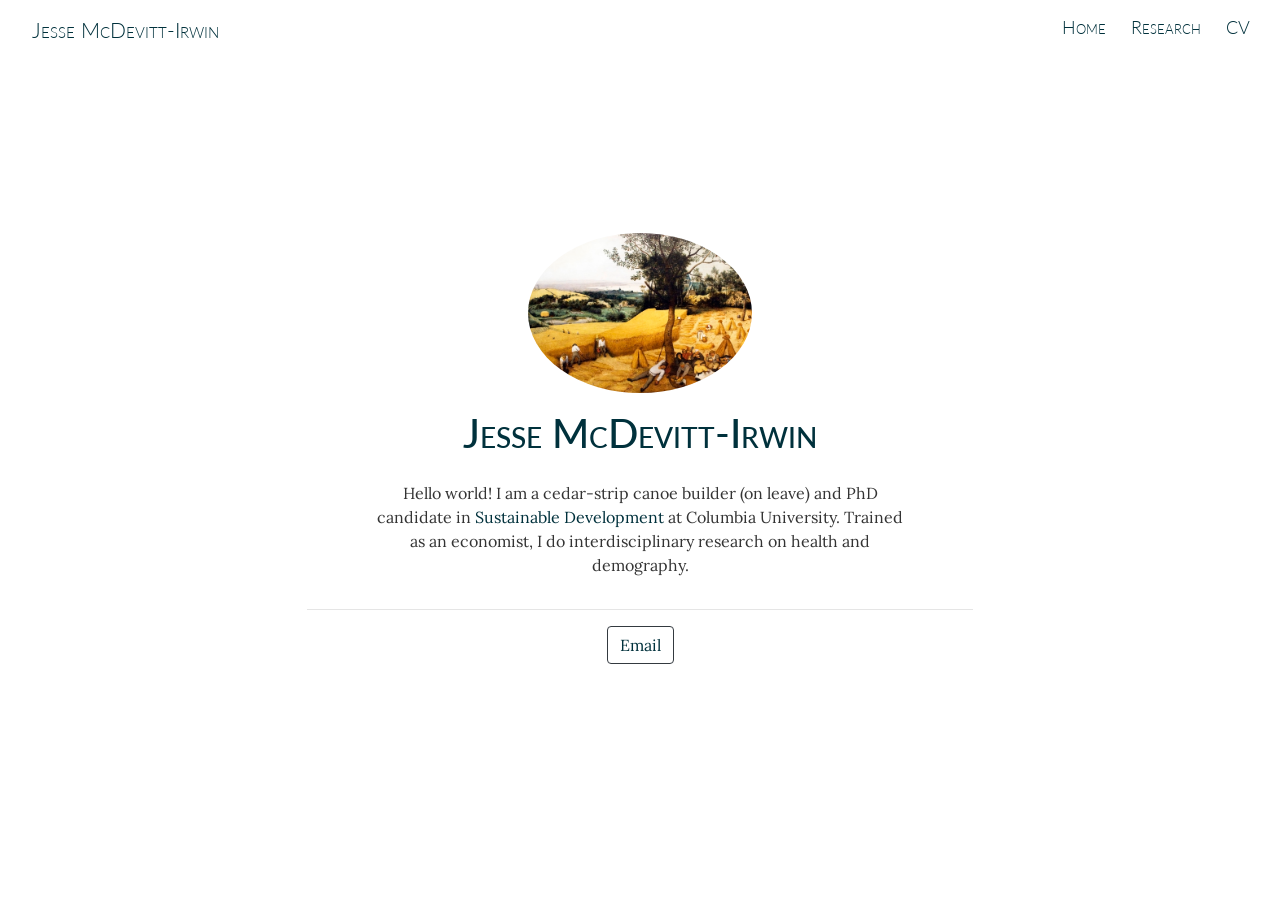
==== commit a01efe25: "updating status as candidate" ====
--- a/docs/index.html
+++ b/docs/index.html
@@ -1005,10 +1005,10 @@
           </div>
           <div class="row justify-content-center align-items-center">
             <div class="col-6 mt-3 text-center d-none d-sm-block">
-              <p>Hello world! I am a cedar-strip canoe builder (on leave) and 4th-year PhD student in <a href="https://www.sipa.columbia.edu/academics/programs/phd-sustainable-development">Sustainable Development</a> at Columbia University. Trained as an economist, I do interdisciplinary research on health and demography.</p>
+              <p>Hello world! I am a cedar-strip canoe builder (on leave) and PhD candidate in <a href="https://www.sipa.columbia.edu/academics/programs/phd-sustainable-development">Sustainable Development</a> at Columbia University. Trained as an economist, I do interdisciplinary research on health and demography.</p>
             </div>
             <div class="col-11 mt-3 text-center d-block d-sm-none">
-              <p>Hello world! I am a cedar-strip canoe builder (on leave) and 4th-year PhD student in <a href="https://www.sipa.columbia.edu/academics/programs/phd-sustainable-development">Sustainable Development</a> at Columbia University. Trained as an economist, I do interdisciplinary research on health and demography.</p>
+              <p>Hello world! I am a cedar-strip canoe builder (on leave) and PhD candidate in <a href="https://www.sipa.columbia.edu/academics/programs/phd-sustainable-development">Sustainable Development</a> at Columbia University. Trained as an economist, I do interdisciplinary research on health and demography.</p>
             </div>
           </div>
 
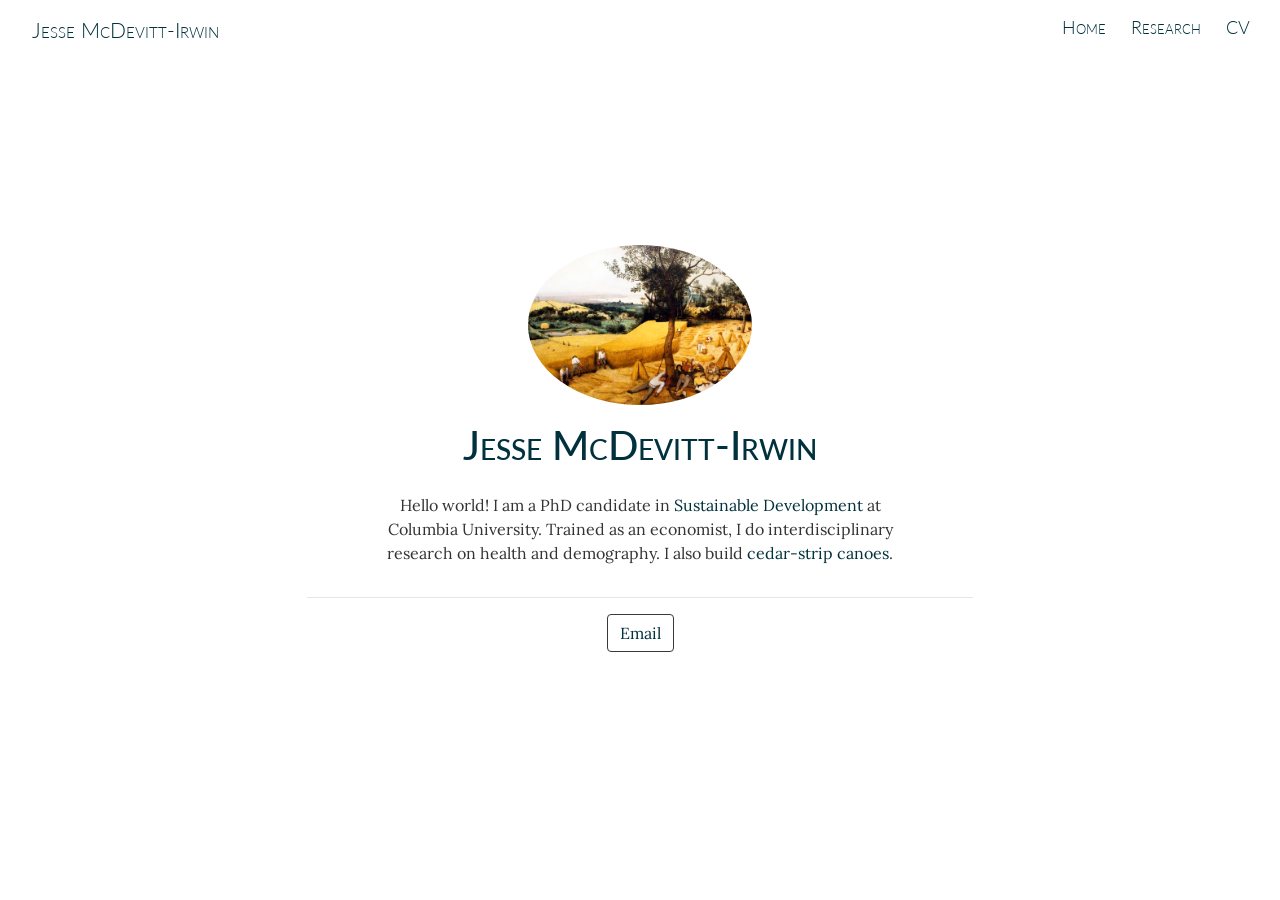
==== commit 6321da3d: "rephrasing rephrased and updated link" ====
--- a/docs/index.html
+++ b/docs/index.html
@@ -972,7 +972,7 @@
           .distill-site-footer a:hover {
             color: var(--hover-color, white);
           }</style>
-          <script src="/home/friend/R/x86_64-pc-linux-gnu-library/4.1/rmarkdown/rmd/h/pandoc/header-attrs.js"></script>
+          <script src="/home/friend/R/x86_64-pc-linux-gnu-library/4.2/rmarkdown/rmd/h/pandoc/header-attrs.js"></script>
     
     
   </head>
@@ -999,16 +999,26 @@
     <div class="container min-vh-100">
       <div class="row min-vh-100 justify-content-center align-items-center">
         <div class="col-12 text-center">
-          <img src=enclosure.jpg style="height:10rem" class="rounded-circle">
+          <img src="enclosure.jpg" style="height:10rem" class="rounded-circle">
           <div class="mt-3">
             <h1>Jesse McDevitt-Irwin</h1>
           </div>
           <div class="row justify-content-center align-items-center">
             <div class="col-6 mt-3 text-center d-none d-sm-block">
-              <p>Hello world! I am a cedar-strip canoe builder (on leave) and PhD candidate in <a href="https://www.sipa.columbia.edu/academics/programs/phd-sustainable-development">Sustainable Development</a> at Columbia University. Trained as an economist, I do interdisciplinary research on health and demography.</p>
+              <p>Hello world! I am a PhD candidate in <a
+              href="https://www.sipa.columbia.edu/academics/programs/phd-sustainable-development">Sustainable
+              Development</a> at Columbia University. Trained as an
+              economist, I do interdisciplinary research on health and
+              demography. I also build <a
+              href="images/canoe.jpg">cedar-strip canoes</a>.</p>
             </div>
             <div class="col-11 mt-3 text-center d-block d-sm-none">
-              <p>Hello world! I am a cedar-strip canoe builder (on leave) and PhD candidate in <a href="https://www.sipa.columbia.edu/academics/programs/phd-sustainable-development">Sustainable Development</a> at Columbia University. Trained as an economist, I do interdisciplinary research on health and demography.</p>
+              <p>Hello world! I am a PhD candidate in <a
+              href="https://www.sipa.columbia.edu/academics/programs/phd-sustainable-development">Sustainable
+              Development</a> at Columbia University. Trained as an
+              economist, I do interdisciplinary research on health and
+              demography. I also build <a
+              href="images/canoe.jpg">cedar-strip canoes</a>.</p>
             </div>
           </div>
 
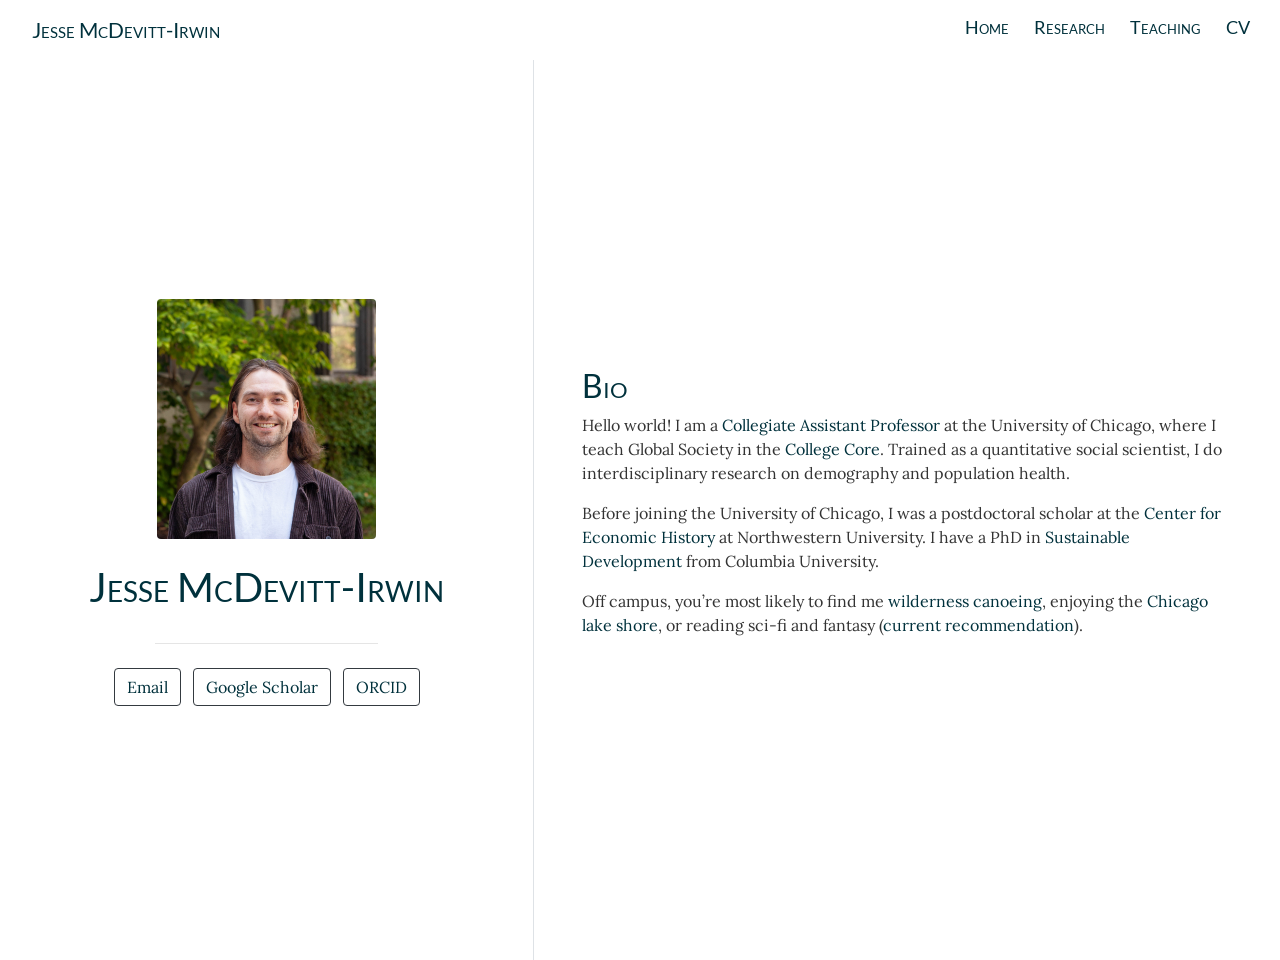
==== commit 92988002: "Updated 2026 Lots of updates, had not kept  this up. includes fresh CV, and Mexico project." ====
--- a/docs/index.html
+++ b/docs/index.html
@@ -6,13 +6,24 @@
     <meta name="viewport" content="width=device-width, initial-scale=1, shrink-to-fit=no">
 
     <!-- Bootstrap CSS -->
-    <link rel="stylesheet" href="https://stackpath.bootstrapcdn.com/bootstrap/4.5.0/css/bootstrap.min.css">
+    <style type="text/css">:root{--blue:#007bff;--indigo:#6610f2;--purple:#6f42c1;--pink:#e83e8c;--red:#dc3545;--orange:#fd7e14;--yellow:#ffc107;--green:#28a745;--teal:#20c997;--cyan:#17a2b8;--white:#fff;--gray:#6c757d;--gray-dark:#343a40;--primary:#007bff;--secondary:#6c757d;--success:#28a745;--info:#17a2b8;--warning:#ffc107;--danger:#dc3545;--light:#f8f9fa;--dark:#343a40;--breakpoint-xs:0;--breakpoint-sm:576px;--breakpoint-md:768px;--breakpoint-lg:992px;--breakpoint-xl:1200px;--font-family-sans-serif:-apple-system,BlinkMacSystemFont,"Segoe UI",Roboto,"Helvetica Neue",Arial,"Noto Sans",sans-serif,"Apple Color Emoji","Segoe UI Emoji","Segoe UI Symbol","Noto Color Emoji";--font-family-monospace:SFMono-Regular,Menlo,Monaco,Consolas,"Liberation Mono","Courier New",monospace}*,::after,::before{box-sizing:border-box}html{font-family:sans-serif;line-height:1.15;-webkit-text-size-adjust:100%;-webkit-tap-highlight-color:transparent}article,aside,figcaption,figure,footer,header,hgroup,main,nav,section{display:block}body{margin:0;font-family:-apple-system,BlinkMacSystemFont,"Segoe UI",Roboto,"Helvetica Neue",Arial,"Noto Sans",sans-serif,"Apple Color Emoji","Segoe UI Emoji","Segoe UI Symbol","Noto Color Emoji";font-size:1rem;font-weight:400;line-height:1.5;color:#212529;text-align:left;background-color:#fff}[tabindex="-1"]:focus:not(:focus-visible){outline:0!important}hr{box-sizing:content-box;height:0;overflow:visible}h1,h2,h3,h4,h5,h6{margin-top:0;margin-bottom:.5rem}p{margin-top:0;margin-bottom:1rem}abbr[data-original-title],abbr[title]{text-decoration:underline;-webkit-text-decoration:underline dotted;text-decoration:underline dotted;cursor:help;border-bottom:0;-webkit-text-decoration-skip-ink:none;text-decoration-skip-ink:none}address{margin-bottom:1rem;font-style:normal;line-height:inherit}dl,ol,ul{margin-top:0;margin-bottom:1rem}ol ol,ol ul,ul ol,ul ul{margin-bottom:0}dt{font-weight:700}dd{margin-bottom:.5rem;margin-left:0}blockquote{margin:0 0 1rem}b,strong{font-weight:bolder}small{font-size:80%}sub,sup{position:relative;font-size:75%;line-height:0;vertical-align:baseline}sub{bottom:-.25em}sup{top:-.5em}a{color:#007bff;text-decoration:none;background-color:transparent}a:hover{color:#0056b3;text-decoration:underline}a:not([href]){color:inherit;text-decoration:none}a:not([href]):hover{color:inherit;text-decoration:none}code,kbd,pre,samp{font-family:SFMono-Regular,Menlo,Monaco,Consolas,"Liberation Mono","Courier New",monospace;font-size:1em}pre{margin-top:0;margin-bottom:1rem;overflow:auto;-ms-overflow-style:scrollbar}figure{margin:0 0 1rem}img{vertical-align:middle;border-style:none}svg{overflow:hidden;vertical-align:middle}table{border-collapse:collapse}caption{padding-top:.75rem;padding-bottom:.75rem;color:#6c757d;text-align:left;caption-side:bottom}th{text-align:inherit}label{display:inline-block;margin-bottom:.5rem}button{border-radius:0}button:focus{outline:1px dotted;outline:5px auto -webkit-focus-ring-color}button,input,optgroup,select,textarea{margin:0;font-family:inherit;font-size:inherit;line-height:inherit}button,input{overflow:visible}button,select{text-transform:none}[role=button]{cursor:pointer}select{word-wrap:normal}[type=button],[type=reset],[type=submit],button{-webkit-appearance:button}[type=button]:not(:disabled),[type=reset]:not(:disabled),[type=submit]:not(:disabled),button:not(:disabled){cursor:pointer}[type=button]::-moz-focus-inner,[type=reset]::-moz-focus-inner,[type=submit]::-moz-focus-inner,button::-moz-focus-inner{padding:0;border-style:none}input[type=checkbox],input[type=radio]{box-sizing:border-box;padding:0}textarea{overflow:auto;resize:vertical}fieldset{min-width:0;padding:0;margin:0;border:0}legend{display:block;width:100%;max-width:100%;padding:0;margin-bottom:.5rem;font-size:1.5rem;line-height:inherit;color:inherit;white-space:normal}progress{vertical-align:baseline}[type=number]::-webkit-inner-spin-button,[type=number]::-webkit-outer-spin-button{height:auto}[type=search]{outline-offset:-2px;-webkit-appearance:none}[type=search]::-webkit-search-decoration{-webkit-appearance:none}::-webkit-file-upload-button{font:inherit;-webkit-appearance:button}output{display:inline-block}summary{display:list-item;cursor:pointer}template{display:none}[hidden]{display:none!important}.h1,.h2,.h3,.h4,.h5,.h6,h1,h2,h3,h4,h5,h6{margin-bottom:.5rem;font-weight:500;line-height:1.2}.h1,h1{font-size:2.5rem}.h2,h2{font-size:2rem}.h3,h3{font-size:1.75rem}.h4,h4{font-size:1.5rem}.h5,h5{font-size:1.25rem}.h6,h6{font-size:1rem}.lead{font-size:1.25rem;font-weight:300}.display-1{font-size:6rem;font-weight:300;line-height:1.2}.display-2{font-size:5.5rem;font-weight:300;line-height:1.2}.display-3{font-size:4.5rem;font-weight:300;line-height:1.2}.display-4{font-size:3.5rem;font-weight:300;line-height:1.2}hr{margin-top:1rem;margin-bottom:1rem;border:0;border-top:1px solid rgba(0,0,0,.1)}.small,small{font-size:80%;font-weight:400}.mark,mark{padding:.2em;background-color:#fcf8e3}.list-unstyled{padding-left:0;list-style:none}.list-inline{padding-left:0;list-style:none}.list-inline-item{display:inline-block}.list-inline-item:not(:last-child){margin-right:.5rem}.initialism{font-size:90%;text-transform:uppercase}.blockquote{margin-bottom:1rem;font-size:1.25rem}.blockquote-footer{display:block;font-size:80%;color:#6c757d}.blockquote-footer::before{content:"\2014\00A0"}.img-fluid{max-width:100%;height:auto}.img-thumbnail{padding:.25rem;background-color:#fff;border:1px solid #dee2e6;border-radius:.25rem;max-width:100%;height:auto}.figure{display:inline-block}.figure-img{margin-bottom:.5rem;line-height:1}.figure-caption{font-size:90%;color:#6c757d}code{font-size:87.5%;color:#e83e8c;word-wrap:break-word}a>code{color:inherit}kbd{padding:.2rem .4rem;font-size:87.5%;color:#fff;background-color:#212529;border-radius:.2rem}kbd kbd{padding:0;font-size:100%;font-weight:700}pre{display:block;font-size:87.5%;color:#212529}pre code{font-size:inherit;color:inherit;word-break:normal}.pre-scrollable{max-height:340px;overflow-y:scroll}.container{width:100%;padding-right:15px;padding-left:15px;margin-right:auto;margin-left:auto}@media (min-width:576px){.container{max-width:540px}}@media (min-width:768px){.container{max-width:720px}}@media (min-width:992px){.container{max-width:960px}}@media (min-width:1200px){.container{max-width:1140px}}.container-fluid,.container-lg,.container-md,.container-sm,.container-xl{width:100%;padding-right:15px;padding-left:15px;margin-right:auto;margin-left:auto}@media (min-width:576px){.container,.container-sm{max-width:540px}}@media (min-width:768px){.container,.container-md,.container-sm{max-width:720px}}@media (min-width:992px){.container,.container-lg,.container-md,.container-sm{max-width:960px}}@media (min-width:1200px){.container,.container-lg,.container-md,.container-sm,.container-xl{max-width:1140px}}.row{display:-ms-flexbox;display:flex;-ms-flex-wrap:wrap;flex-wrap:wrap;margin-right:-15px;margin-left:-15px}.no-gutters{margin-right:0;margin-left:0}.no-gutters>.col,.no-gutters>[class*=col-]{padding-right:0;padding-left:0}.col,.col-1,.col-10,.col-11,.col-12,.col-2,.col-3,.col-4,.col-5,.col-6,.col-7,.col-8,.col-9,.col-auto,.col-lg,.col-lg-1,.col-lg-10,.col-lg-11,.col-lg-12,.col-lg-2,.col-lg-3,.col-lg-4,.col-lg-5,.col-lg-6,.col-lg-7,.col-lg-8,.col-lg-9,.col-lg-auto,.col-md,.col-md-1,.col-md-10,.col-md-11,.col-md-12,.col-md-2,.col-md-3,.col-md-4,.col-md-5,.col-md-6,.col-md-7,.col-md-8,.col-md-9,.col-md-auto,.col-sm,.col-sm-1,.col-sm-10,.col-sm-11,.col-sm-12,.col-sm-2,.col-sm-3,.col-sm-4,.col-sm-5,.col-sm-6,.col-sm-7,.col-sm-8,.col-sm-9,.col-sm-auto,.col-xl,.col-xl-1,.col-xl-10,.col-xl-11,.col-xl-12,.col-xl-2,.col-xl-3,.col-xl-4,.col-xl-5,.col-xl-6,.col-xl-7,.col-xl-8,.col-xl-9,.col-xl-auto{position:relative;width:100%;padding-right:15px;padding-left:15px}.col{-ms-flex-preferred-size:0;flex-basis:0;-ms-flex-positive:1;flex-grow:1;min-width:0;max-width:100%}.row-cols-1>*{-ms-flex:0 0 100%;flex:0 0 100%;max-width:100%}.row-cols-2>*{-ms-flex:0 0 50%;flex:0 0 50%;max-width:50%}.row-cols-3>*{-ms-flex:0 0 33.333333%;flex:0 0 33.333333%;max-width:33.333333%}.row-cols-4>*{-ms-flex:0 0 25%;flex:0 0 25%;max-width:25%}.row-cols-5>*{-ms-flex:0 0 20%;flex:0 0 20%;max-width:20%}.row-cols-6>*{-ms-flex:0 0 16.666667%;flex:0 0 16.666667%;max-width:16.666667%}.col-auto{-ms-flex:0 0 auto;flex:0 0 auto;width:auto;max-width:100%}.col-1{-ms-flex:0 0 8.333333%;flex:0 0 8.333333%;max-width:8.333333%}.col-2{-ms-flex:0 0 16.666667%;flex:0 0 16.666667%;max-width:16.666667%}.col-3{-ms-flex:0 0 25%;flex:0 0 25%;max-width:25%}.col-4{-ms-flex:0 0 33.333333%;flex:0 0 33.333333%;max-width:33.333333%}.col-5{-ms-flex:0 0 41.666667%;flex:0 0 41.666667%;max-width:41.666667%}.col-6{-ms-flex:0 0 50%;flex:0 0 50%;max-width:50%}.col-7{-ms-flex:0 0 58.333333%;flex:0 0 58.333333%;max-width:58.333333%}.col-8{-ms-flex:0 0 66.666667%;flex:0 0 66.666667%;max-width:66.666667%}.col-9{-ms-flex:0 0 75%;flex:0 0 75%;max-width:75%}.col-10{-ms-flex:0 0 83.333333%;flex:0 0 83.333333%;max-width:83.333333%}.col-11{-ms-flex:0 0 91.666667%;flex:0 0 91.666667%;max-width:91.666667%}.col-12{-ms-flex:0 0 100%;flex:0 0 100%;max-width:100%}.order-first{-ms-flex-order:-1;order:-1}.order-last{-ms-flex-order:13;order:13}.order-0{-ms-flex-order:0;order:0}.order-1{-ms-flex-order:1;order:1}.order-2{-ms-flex-order:2;order:2}.order-3{-ms-flex-order:3;order:3}.order-4{-ms-flex-order:4;order:4}.order-5{-ms-flex-order:5;order:5}.order-6{-ms-flex-order:6;order:6}.order-7{-ms-flex-order:7;order:7}.order-8{-ms-flex-order:8;order:8}.order-9{-ms-flex-order:9;order:9}.order-10{-ms-flex-order:10;order:10}.order-11{-ms-flex-order:11;order:11}.order-12{-ms-flex-order:12;order:12}.offset-1{margin-left:8.333333%}.offset-2{margin-left:16.666667%}.offset-3{margin-left:25%}.offset-4{margin-left:33.333333%}.offset-5{margin-left:41.666667%}.offset-6{margin-left:50%}.offset-7{margin-left:58.333333%}.offset-8{margin-left:66.666667%}.offset-9{margin-left:75%}.offset-10{margin-left:83.333333%}.offset-11{margin-left:91.666667%}@media (min-width:576px){.col-sm{-ms-flex-preferred-size:0;flex-basis:0;-ms-flex-positive:1;flex-grow:1;min-width:0;max-width:100%}.row-cols-sm-1>*{-ms-flex:0 0 100%;flex:0 0 100%;max-width:100%}.row-cols-sm-2>*{-ms-flex:0 0 50%;flex:0 0 50%;max-width:50%}.row-cols-sm-3>*{-ms-flex:0 0 33.333333%;flex:0 0 33.333333%;max-width:33.333333%}.row-cols-sm-4>*{-ms-flex:0 0 25%;flex:0 0 25%;max-width:25%}.row-cols-sm-5>*{-ms-flex:0 0 20%;flex:0 0 20%;max-width:20%}.row-cols-sm-6>*{-ms-flex:0 0 16.666667%;flex:0 0 16.666667%;max-width:16.666667%}.col-sm-auto{-ms-flex:0 0 auto;flex:0 0 auto;width:auto;max-width:100%}.col-sm-1{-ms-flex:0 0 8.333333%;flex:0 0 8.333333%;max-width:8.333333%}.col-sm-2{-ms-flex:0 0 16.666667%;flex:0 0 16.666667%;max-width:16.666667%}.col-sm-3{-ms-flex:0 0 25%;flex:0 0 25%;max-width:25%}.col-sm-4{-ms-flex:0 0 33.333333%;flex:0 0 33.333333%;max-width:33.333333%}.col-sm-5{-ms-flex:0 0 41.666667%;flex:0 0 41.666667%;max-width:41.666667%}.col-sm-6{-ms-flex:0 0 50%;flex:0 0 50%;max-width:50%}.col-sm-7{-ms-flex:0 0 58.333333%;flex:0 0 58.333333%;max-width:58.333333%}.col-sm-8{-ms-flex:0 0 66.666667%;flex:0 0 66.666667%;max-width:66.666667%}.col-sm-9{-ms-flex:0 0 75%;flex:0 0 75%;max-width:75%}.col-sm-10{-ms-flex:0 0 83.333333%;flex:0 0 83.333333%;max-width:83.333333%}.col-sm-11{-ms-flex:0 0 91.666667%;flex:0 0 91.666667%;max-width:91.666667%}.col-sm-12{-ms-flex:0 0 100%;flex:0 0 100%;max-width:100%}.order-sm-first{-ms-flex-order:-1;order:-1}.order-sm-last{-ms-flex-order:13;order:13}.order-sm-0{-ms-flex-order:0;order:0}.order-sm-1{-ms-flex-order:1;order:1}.order-sm-2{-ms-flex-order:2;order:2}.order-sm-3{-ms-flex-order:3;order:3}.order-sm-4{-ms-flex-order:4;order:4}.order-sm-5{-ms-flex-order:5;order:5}.order-sm-6{-ms-flex-order:6;order:6}.order-sm-7{-ms-flex-order:7;order:7}.order-sm-8{-ms-flex-order:8;order:8}.order-sm-9{-ms-flex-order:9;order:9}.order-sm-10{-ms-flex-order:10;order:10}.order-sm-11{-ms-flex-order:11;order:11}.order-sm-12{-ms-flex-order:12;order:12}.offset-sm-0{margin-left:0}.offset-sm-1{margin-left:8.333333%}.offset-sm-2{margin-left:16.666667%}.offset-sm-3{margin-left:25%}.offset-sm-4{margin-left:33.333333%}.offset-sm-5{margin-left:41.666667%}.offset-sm-6{margin-left:50%}.offset-sm-7{margin-left:58.333333%}.offset-sm-8{margin-left:66.666667%}.offset-sm-9{margin-left:75%}.offset-sm-10{margin-left:83.333333%}.offset-sm-11{margin-left:91.666667%}}@media (min-width:768px){.col-md{-ms-flex-preferred-size:0;flex-basis:0;-ms-flex-positive:1;flex-grow:1;min-width:0;max-width:100%}.row-cols-md-1>*{-ms-flex:0 0 100%;flex:0 0 100%;max-width:100%}.row-cols-md-2>*{-ms-flex:0 0 50%;flex:0 0 50%;max-width:50%}.row-cols-md-3>*{-ms-flex:0 0 33.333333%;flex:0 0 33.333333%;max-width:33.333333%}.row-cols-md-4>*{-ms-flex:0 0 25%;flex:0 0 25%;max-width:25%}.row-cols-md-5>*{-ms-flex:0 0 20%;flex:0 0 20%;max-width:20%}.row-cols-md-6>*{-ms-flex:0 0 16.666667%;flex:0 0 16.666667%;max-width:16.666667%}.col-md-auto{-ms-flex:0 0 auto;flex:0 0 auto;width:auto;max-width:100%}.col-md-1{-ms-flex:0 0 8.333333%;flex:0 0 8.333333%;max-width:8.333333%}.col-md-2{-ms-flex:0 0 16.666667%;flex:0 0 16.666667%;max-width:16.666667%}.col-md-3{-ms-flex:0 0 25%;flex:0 0 25%;max-width:25%}.col-md-4{-ms-flex:0 0 33.333333%;flex:0 0 33.333333%;max-width:33.333333%}.col-md-5{-ms-flex:0 0 41.666667%;flex:0 0 41.666667%;max-width:41.666667%}.col-md-6{-ms-flex:0 0 50%;flex:0 0 50%;max-width:50%}.col-md-7{-ms-flex:0 0 58.333333%;flex:0 0 58.333333%;max-width:58.333333%}.col-md-8{-ms-flex:0 0 66.666667%;flex:0 0 66.666667%;max-width:66.666667%}.col-md-9{-ms-flex:0 0 75%;flex:0 0 75%;max-width:75%}.col-md-10{-ms-flex:0 0 83.333333%;flex:0 0 83.333333%;max-width:83.333333%}.col-md-11{-ms-flex:0 0 91.666667%;flex:0 0 91.666667%;max-width:91.666667%}.col-md-12{-ms-flex:0 0 100%;flex:0 0 100%;max-width:100%}.order-md-first{-ms-flex-order:-1;order:-1}.order-md-last{-ms-flex-order:13;order:13}.order-md-0{-ms-flex-order:0;order:0}.order-md-1{-ms-flex-order:1;order:1}.order-md-2{-ms-flex-order:2;order:2}.order-md-3{-ms-flex-order:3;order:3}.order-md-4{-ms-flex-order:4;order:4}.order-md-5{-ms-flex-order:5;order:5}.order-md-6{-ms-flex-order:6;order:6}.order-md-7{-ms-flex-order:7;order:7}.order-md-8{-ms-flex-order:8;order:8}.order-md-9{-ms-flex-order:9;order:9}.order-md-10{-ms-flex-order:10;order:10}.order-md-11{-ms-flex-order:11;order:11}.order-md-12{-ms-flex-order:12;order:12}.offset-md-0{margin-left:0}.offset-md-1{margin-left:8.333333%}.offset-md-2{margin-left:16.666667%}.offset-md-3{margin-left:25%}.offset-md-4{margin-left:33.333333%}.offset-md-5{margin-left:41.666667%}.offset-md-6{margin-left:50%}.offset-md-7{margin-left:58.333333%}.offset-md-8{margin-left:66.666667%}.offset-md-9{margin-left:75%}.offset-md-10{margin-left:83.333333%}.offset-md-11{margin-left:91.666667%}}@media (min-width:992px){.col-lg{-ms-flex-preferred-size:0;flex-basis:0;-ms-flex-positive:1;flex-grow:1;min-width:0;max-width:100%}.row-cols-lg-1>*{-ms-flex:0 0 100%;flex:0 0 100%;max-width:100%}.row-cols-lg-2>*{-ms-flex:0 0 50%;flex:0 0 50%;max-width:50%}.row-cols-lg-3>*{-ms-flex:0 0 33.333333%;flex:0 0 33.333333%;max-width:33.333333%}.row-cols-lg-4>*{-ms-flex:0 0 25%;flex:0 0 25%;max-width:25%}.row-cols-lg-5>*{-ms-flex:0 0 20%;flex:0 0 20%;max-width:20%}.row-cols-lg-6>*{-ms-flex:0 0 16.666667%;flex:0 0 16.666667%;max-width:16.666667%}.col-lg-auto{-ms-flex:0 0 auto;flex:0 0 auto;width:auto;max-width:100%}.col-lg-1{-ms-flex:0 0 8.333333%;flex:0 0 8.333333%;max-width:8.333333%}.col-lg-2{-ms-flex:0 0 16.666667%;flex:0 0 16.666667%;max-width:16.666667%}.col-lg-3{-ms-flex:0 0 25%;flex:0 0 25%;max-width:25%}.col-lg-4{-ms-flex:0 0 33.333333%;flex:0 0 33.333333%;max-width:33.333333%}.col-lg-5{-ms-flex:0 0 41.666667%;flex:0 0 41.666667%;max-width:41.666667%}.col-lg-6{-ms-flex:0 0 50%;flex:0 0 50%;max-width:50%}.col-lg-7{-ms-flex:0 0 58.333333%;flex:0 0 58.333333%;max-width:58.333333%}.col-lg-8{-ms-flex:0 0 66.666667%;flex:0 0 66.666667%;max-width:66.666667%}.col-lg-9{-ms-flex:0 0 75%;flex:0 0 75%;max-width:75%}.col-lg-10{-ms-flex:0 0 83.333333%;flex:0 0 83.333333%;max-width:83.333333%}.col-lg-11{-ms-flex:0 0 91.666667%;flex:0 0 91.666667%;max-width:91.666667%}.col-lg-12{-ms-flex:0 0 100%;flex:0 0 100%;max-width:100%}.order-lg-first{-ms-flex-order:-1;order:-1}.order-lg-last{-ms-flex-order:13;order:13}.order-lg-0{-ms-flex-order:0;order:0}.order-lg-1{-ms-flex-order:1;order:1}.order-lg-2{-ms-flex-order:2;order:2}.order-lg-3{-ms-flex-order:3;order:3}.order-lg-4{-ms-flex-order:4;order:4}.order-lg-5{-ms-flex-order:5;order:5}.order-lg-6{-ms-flex-order:6;order:6}.order-lg-7{-ms-flex-order:7;order:7}.order-lg-8{-ms-flex-order:8;order:8}.order-lg-9{-ms-flex-order:9;order:9}.order-lg-10{-ms-flex-order:10;order:10}.order-lg-11{-ms-flex-order:11;order:11}.order-lg-12{-ms-flex-order:12;order:12}.offset-lg-0{margin-left:0}.offset-lg-1{margin-left:8.333333%}.offset-lg-2{margin-left:16.666667%}.offset-lg-3{margin-left:25%}.offset-lg-4{margin-left:33.333333%}.offset-lg-5{margin-left:41.666667%}.offset-lg-6{margin-left:50%}.offset-lg-7{margin-left:58.333333%}.offset-lg-8{margin-left:66.666667%}.offset-lg-9{margin-left:75%}.offset-lg-10{margin-left:83.333333%}.offset-lg-11{margin-left:91.666667%}}@media (min-width:1200px){.col-xl{-ms-flex-preferred-size:0;flex-basis:0;-ms-flex-positive:1;flex-grow:1;min-width:0;max-width:100%}.row-cols-xl-1>*{-ms-flex:0 0 100%;flex:0 0 100%;max-width:100%}.row-cols-xl-2>*{-ms-flex:0 0 50%;flex:0 0 50%;max-width:50%}.row-cols-xl-3>*{-ms-flex:0 0 33.333333%;flex:0 0 33.333333%;max-width:33.333333%}.row-cols-xl-4>*{-ms-flex:0 0 25%;flex:0 0 25%;max-width:25%}.row-cols-xl-5>*{-ms-flex:0 0 20%;flex:0 0 20%;max-width:20%}.row-cols-xl-6>*{-ms-flex:0 0 16.666667%;flex:0 0 16.666667%;max-width:16.666667%}.col-xl-auto{-ms-flex:0 0 auto;flex:0 0 auto;width:auto;max-width:100%}.col-xl-1{-ms-flex:0 0 8.333333%;flex:0 0 8.333333%;max-width:8.333333%}.col-xl-2{-ms-flex:0 0 16.666667%;flex:0 0 16.666667%;max-width:16.666667%}.col-xl-3{-ms-flex:0 0 25%;flex:0 0 25%;max-width:25%}.col-xl-4{-ms-flex:0 0 33.333333%;flex:0 0 33.333333%;max-width:33.333333%}.col-xl-5{-ms-flex:0 0 41.666667%;flex:0 0 41.666667%;max-width:41.666667%}.col-xl-6{-ms-flex:0 0 50%;flex:0 0 50%;max-width:50%}.col-xl-7{-ms-flex:0 0 58.333333%;flex:0 0 58.333333%;max-width:58.333333%}.col-xl-8{-ms-flex:0 0 66.666667%;flex:0 0 66.666667%;max-width:66.666667%}.col-xl-9{-ms-flex:0 0 75%;flex:0 0 75%;max-width:75%}.col-xl-10{-ms-flex:0 0 83.333333%;flex:0 0 83.333333%;max-width:83.333333%}.col-xl-11{-ms-flex:0 0 91.666667%;flex:0 0 91.666667%;max-width:91.666667%}.col-xl-12{-ms-flex:0 0 100%;flex:0 0 100%;max-width:100%}.order-xl-first{-ms-flex-order:-1;order:-1}.order-xl-last{-ms-flex-order:13;order:13}.order-xl-0{-ms-flex-order:0;order:0}.order-xl-1{-ms-flex-order:1;order:1}.order-xl-2{-ms-flex-order:2;order:2}.order-xl-3{-ms-flex-order:3;order:3}.order-xl-4{-ms-flex-order:4;order:4}.order-xl-5{-ms-flex-order:5;order:5}.order-xl-6{-ms-flex-order:6;order:6}.order-xl-7{-ms-flex-order:7;order:7}.order-xl-8{-ms-flex-order:8;order:8}.order-xl-9{-ms-flex-order:9;order:9}.order-xl-10{-ms-flex-order:10;order:10}.order-xl-11{-ms-flex-order:11;order:11}.order-xl-12{-ms-flex-order:12;order:12}.offset-xl-0{margin-left:0}.offset-xl-1{margin-left:8.333333%}.offset-xl-2{margin-left:16.666667%}.offset-xl-3{margin-left:25%}.offset-xl-4{margin-left:33.333333%}.offset-xl-5{margin-left:41.666667%}.offset-xl-6{margin-left:50%}.offset-xl-7{margin-left:58.333333%}.offset-xl-8{margin-left:66.666667%}.offset-xl-9{margin-left:75%}.offset-xl-10{margin-left:83.333333%}.offset-xl-11{margin-left:91.666667%}}.table{width:100%;margin-bottom:1rem;color:#212529}.table td,.table th{padding:.75rem;vertical-align:top;border-top:1px solid #dee2e6}.table thead th{vertical-align:bottom;border-bottom:2px solid #dee2e6}.table tbody+tbody{border-top:2px solid #dee2e6}.table-sm td,.table-sm th{padding:.3rem}.table-bordered{border:1px solid #dee2e6}.table-bordered td,.table-bordered th{border:1px solid #dee2e6}.table-bordered thead td,.table-bordered thead th{border-bottom-width:2px}.table-borderless tbody+tbody,.table-borderless td,.table-borderless th,.table-borderless thead th{border:0}.table-striped tbody tr:nth-of-type(odd){background-color:rgba(0,0,0,.05)}.table-hover tbody tr:hover{color:#212529;background-color:rgba(0,0,0,.075)}.table-primary,.table-primary>td,.table-primary>th{background-color:#b8daff}.table-primary tbody+tbody,.table-primary td,.table-primary th,.table-primary thead th{border-color:#7abaff}.table-hover .table-primary:hover{background-color:#9fcdff}.table-hover .table-primary:hover>td,.table-hover .table-primary:hover>th{background-color:#9fcdff}.table-secondary,.table-secondary>td,.table-secondary>th{background-color:#d6d8db}.table-secondary tbody+tbody,.table-secondary td,.table-secondary th,.table-secondary thead th{border-color:#b3b7bb}.table-hover .table-secondary:hover{background-color:#c8cbcf}.table-hover .table-secondary:hover>td,.table-hover .table-secondary:hover>th{background-color:#c8cbcf}.table-success,.table-success>td,.table-success>th{background-color:#c3e6cb}.table-success tbody+tbody,.table-success td,.table-success th,.table-success thead th{border-color:#8fd19e}.table-hover .table-success:hover{background-color:#b1dfbb}.table-hover .table-success:hover>td,.table-hover .table-success:hover>th{background-color:#b1dfbb}.table-info,.table-info>td,.table-info>th{background-color:#bee5eb}.table-info tbody+tbody,.table-info td,.table-info th,.table-info thead th{border-color:#86cfda}.table-hover .table-info:hover{background-color:#abdde5}.table-hover .table-info:hover>td,.table-hover .table-info:hover>th{background-color:#abdde5}.table-warning,.table-warning>td,.table-warning>th{background-color:#ffeeba}.table-warning tbody+tbody,.table-warning td,.table-warning th,.table-warning thead th{border-color:#ffdf7e}.table-hover .table-warning:hover{background-color:#ffe8a1}.table-hover .table-warning:hover>td,.table-hover .table-warning:hover>th{background-color:#ffe8a1}.table-danger,.table-danger>td,.table-danger>th{background-color:#f5c6cb}.table-danger tbody+tbody,.table-danger td,.table-danger th,.table-danger thead th{border-color:#ed969e}.table-hover .table-danger:hover{background-color:#f1b0b7}.table-hover .table-danger:hover>td,.table-hover .table-danger:hover>th{background-color:#f1b0b7}.table-light,.table-light>td,.table-light>th{background-color:#fdfdfe}.table-light tbody+tbody,.table-light td,.table-light th,.table-light thead th{border-color:#fbfcfc}.table-hover .table-light:hover{background-color:#ececf6}.table-hover .table-light:hover>td,.table-hover .table-light:hover>th{background-color:#ececf6}.table-dark,.table-dark>td,.table-dark>th{background-color:#c6c8ca}.table-dark tbody+tbody,.table-dark td,.table-dark th,.table-dark thead th{border-color:#95999c}.table-hover .table-dark:hover{background-color:#b9bbbe}.table-hover .table-dark:hover>td,.table-hover .table-dark:hover>th{background-color:#b9bbbe}.table-active,.table-active>td,.table-active>th{background-color:rgba(0,0,0,.075)}.table-hover .table-active:hover{background-color:rgba(0,0,0,.075)}.table-hover .table-active:hover>td,.table-hover .table-active:hover>th{background-color:rgba(0,0,0,.075)}.table .thead-dark th{color:#fff;background-color:#343a40;border-color:#454d55}.table .thead-light th{color:#495057;background-color:#e9ecef;border-color:#dee2e6}.table-dark{color:#fff;background-color:#343a40}.table-dark td,.table-dark th,.table-dark thead th{border-color:#454d55}.table-dark.table-bordered{border:0}.table-dark.table-striped tbody tr:nth-of-type(odd){background-color:rgba(255,255,255,.05)}.table-dark.table-hover tbody tr:hover{color:#fff;background-color:rgba(255,255,255,.075)}@media (max-width:575.98px){.table-responsive-sm{display:block;width:100%;overflow-x:auto;-webkit-overflow-scrolling:touch}.table-responsive-sm>.table-bordered{border:0}}@media (max-width:767.98px){.table-responsive-md{display:block;width:100%;overflow-x:auto;-webkit-overflow-scrolling:touch}.table-responsive-md>.table-bordered{border:0}}@media (max-width:991.98px){.table-responsive-lg{display:block;width:100%;overflow-x:auto;-webkit-overflow-scrolling:touch}.table-responsive-lg>.table-bordered{border:0}}@media (max-width:1199.98px){.table-responsive-xl{display:block;width:100%;overflow-x:auto;-webkit-overflow-scrolling:touch}.table-responsive-xl>.table-bordered{border:0}}.table-responsive{display:block;width:100%;overflow-x:auto;-webkit-overflow-scrolling:touch}.table-responsive>.table-bordered{border:0}.form-control{display:block;width:100%;height:calc(1.5em + .75rem + 2px);padding:.375rem .75rem;font-size:1rem;font-weight:400;line-height:1.5;color:#495057;background-color:#fff;background-clip:padding-box;border:1px solid #ced4da;border-radius:.25rem;transition:border-color .15s ease-in-out,box-shadow .15s ease-in-out}@media (prefers-reduced-motion:reduce){.form-control{transition:none}}.form-control::-ms-expand{background-color:transparent;border:0}.form-control:-moz-focusring{color:transparent;text-shadow:0 0 0 #495057}.form-control:focus{color:#495057;background-color:#fff;border-color:#80bdff;outline:0;box-shadow:0 0 0 .2rem rgba(0,123,255,.25)}.form-control::-webkit-input-placeholder{color:#6c757d;opacity:1}.form-control::-moz-placeholder{color:#6c757d;opacity:1}.form-control:-ms-input-placeholder{color:#6c757d;opacity:1}.form-control::-ms-input-placeholder{color:#6c757d;opacity:1}.form-control::placeholder{color:#6c757d;opacity:1}.form-control:disabled,.form-control[readonly]{background-color:#e9ecef;opacity:1}input[type=date].form-control,input[type=datetime-local].form-control,input[type=month].form-control,input[type=time].form-control{-webkit-appearance:none;-moz-appearance:none;appearance:none}select.form-control:focus::-ms-value{color:#495057;background-color:#fff}.form-control-file,.form-control-range{display:block;width:100%}.col-form-label{padding-top:calc(.375rem + 1px);padding-bottom:calc(.375rem + 1px);margin-bottom:0;font-size:inherit;line-height:1.5}.col-form-label-lg{padding-top:calc(.5rem + 1px);padding-bottom:calc(.5rem + 1px);font-size:1.25rem;line-height:1.5}.col-form-label-sm{padding-top:calc(.25rem + 1px);padding-bottom:calc(.25rem + 1px);font-size:.875rem;line-height:1.5}.form-control-plaintext{display:block;width:100%;padding:.375rem 0;margin-bottom:0;font-size:1rem;line-height:1.5;color:#212529;background-color:transparent;border:solid transparent;border-width:1px 0}.form-control-plaintext.form-control-lg,.form-control-plaintext.form-control-sm{padding-right:0;padding-left:0}.form-control-sm{height:calc(1.5em + .5rem + 2px);padding:.25rem .5rem;font-size:.875rem;line-height:1.5;border-radius:.2rem}.form-control-lg{height:calc(1.5em + 1rem + 2px);padding:.5rem 1rem;font-size:1.25rem;line-height:1.5;border-radius:.3rem}select.form-control[multiple],select.form-control[size]{height:auto}textarea.form-control{height:auto}.form-group{margin-bottom:1rem}.form-text{display:block;margin-top:.25rem}.form-row{display:-ms-flexbox;display:flex;-ms-flex-wrap:wrap;flex-wrap:wrap;margin-right:-5px;margin-left:-5px}.form-row>.col,.form-row>[class*=col-]{padding-right:5px;padding-left:5px}.form-check{position:relative;display:block;padding-left:1.25rem}.form-check-input{position:absolute;margin-top:.3rem;margin-left:-1.25rem}.form-check-input:disabled~.form-check-label,.form-check-input[disabled]~.form-check-label{color:#6c757d}.form-check-label{margin-bottom:0}.form-check-inline{display:-ms-inline-flexbox;display:inline-flex;-ms-flex-align:center;align-items:center;padding-left:0;margin-right:.75rem}.form-check-inline .form-check-input{position:static;margin-top:0;margin-right:.3125rem;margin-left:0}.valid-feedback{display:none;width:100%;margin-top:.25rem;font-size:80%;color:#28a745}.valid-tooltip{position:absolute;top:100%;z-index:5;display:none;max-width:100%;padding:.25rem .5rem;margin-top:.1rem;font-size:.875rem;line-height:1.5;color:#fff;background-color:rgba(40,167,69,.9);border-radius:.25rem}.is-valid~.valid-feedback,.is-valid~.valid-tooltip,.was-validated :valid~.valid-feedback,.was-validated :valid~.valid-tooltip{display:block}.form-control.is-valid,.was-validated .form-control:valid{border-color:#28a745;padding-right:calc(1.5em + .75rem);background-image:url("data:image/svg+xml,%3csvg xmlns='http://www.w3.org/2000/svg' width='8' height='8' viewBox='0 0 8 8'%3e%3cpath fill='%2328a745' d='M2.3 6.73L.6 4.53c-.4-1.04.46-1.4 1.1-.8l1.1 1.4 3.4-3.8c.6-.63 1.6-.27 1.2.7l-4 4.6c-.43.5-.8.4-1.1.1z'/%3e%3c/svg%3e");background-repeat:no-repeat;background-position:right calc(.375em + .1875rem) center;background-size:calc(.75em + .375rem) calc(.75em + .375rem)}.form-control.is-valid:focus,.was-validated .form-control:valid:focus{border-color:#28a745;box-shadow:0 0 0 .2rem rgba(40,167,69,.25)}.was-validated textarea.form-control:valid,textarea.form-control.is-valid{padding-right:calc(1.5em + .75rem);background-position:top calc(.375em + .1875rem) right calc(.375em + .1875rem)}.custom-select.is-valid,.was-validated .custom-select:valid{border-color:#28a745;padding-right:calc(.75em + 2.3125rem);background:url("data:image/svg+xml,%3csvg xmlns='http://www.w3.org/2000/svg' width='4' height='5' viewBox='0 0 4 5'%3e%3cpath fill='%23343a40' d='M2 0L0 2h4zm0 5L0 3h4z'/%3e%3c/svg%3e") no-repeat right .75rem center/8px 10px,url("data:image/svg+xml,%3csvg xmlns='http://www.w3.org/2000/svg' width='8' height='8' viewBox='0 0 8 8'%3e%3cpath fill='%2328a745' d='M2.3 6.73L.6 4.53c-.4-1.04.46-1.4 1.1-.8l1.1 1.4 3.4-3.8c.6-.63 1.6-.27 1.2.7l-4 4.6c-.43.5-.8.4-1.1.1z'/%3e%3c/svg%3e") #fff no-repeat center right 1.75rem/calc(.75em + .375rem) calc(.75em + .375rem)}.custom-select.is-valid:focus,.was-validated .custom-select:valid:focus{border-color:#28a745;box-shadow:0 0 0 .2rem rgba(40,167,69,.25)}.form-check-input.is-valid~.form-check-label,.was-validated .form-check-input:valid~.form-check-label{color:#28a745}.form-check-input.is-valid~.valid-feedback,.form-check-input.is-valid~.valid-tooltip,.was-validated .form-check-input:valid~.valid-feedback,.was-validated .form-check-input:valid~.valid-tooltip{display:block}.custom-control-input.is-valid~.custom-control-label,.was-validated .custom-control-input:valid~.custom-control-label{color:#28a745}.custom-control-input.is-valid~.custom-control-label::before,.was-validated .custom-control-input:valid~.custom-control-label::before{border-color:#28a745}.custom-control-input.is-valid:checked~.custom-control-label::before,.was-validated .custom-control-input:valid:checked~.custom-control-label::before{border-color:#34ce57;background-color:#34ce57}.custom-control-input.is-valid:focus~.custom-control-label::before,.was-validated .custom-control-input:valid:focus~.custom-control-label::before{box-shadow:0 0 0 .2rem rgba(40,167,69,.25)}.custom-control-input.is-valid:focus:not(:checked)~.custom-control-label::before,.was-validated .custom-control-input:valid:focus:not(:checked)~.custom-control-label::before{border-color:#28a745}.custom-file-input.is-valid~.custom-file-label,.was-validated .custom-file-input:valid~.custom-file-label{border-color:#28a745}.custom-file-input.is-valid:focus~.custom-file-label,.was-validated .custom-file-input:valid:focus~.custom-file-label{border-color:#28a745;box-shadow:0 0 0 .2rem rgba(40,167,69,.25)}.invalid-feedback{display:none;width:100%;margin-top:.25rem;font-size:80%;color:#dc3545}.invalid-tooltip{position:absolute;top:100%;z-index:5;display:none;max-width:100%;padding:.25rem .5rem;margin-top:.1rem;font-size:.875rem;line-height:1.5;color:#fff;background-color:rgba(220,53,69,.9);border-radius:.25rem}.is-invalid~.invalid-feedback,.is-invalid~.invalid-tooltip,.was-validated :invalid~.invalid-feedback,.was-validated :invalid~.invalid-tooltip{display:block}.form-control.is-invalid,.was-validated .form-control:invalid{border-color:#dc3545;padding-right:calc(1.5em + .75rem);background-image:url("data:image/svg+xml,%3csvg xmlns='http://www.w3.org/2000/svg' width='12' height='12' fill='none' stroke='%23dc3545' viewBox='0 0 12 12'%3e%3ccircle cx='6' cy='6' r='4.5'/%3e%3cpath stroke-linejoin='round' d='M5.8 3.6h.4L6 6.5z'/%3e%3ccircle cx='6' cy='8.2' r='.6' fill='%23dc3545' stroke='none'/%3e%3c/svg%3e");background-repeat:no-repeat;background-position:right calc(.375em + .1875rem) center;background-size:calc(.75em + .375rem) calc(.75em + .375rem)}.form-control.is-invalid:focus,.was-validated .form-control:invalid:focus{border-color:#dc3545;box-shadow:0 0 0 .2rem rgba(220,53,69,.25)}.was-validated textarea.form-control:invalid,textarea.form-control.is-invalid{padding-right:calc(1.5em + .75rem);background-position:top calc(.375em + .1875rem) right calc(.375em + .1875rem)}.custom-select.is-invalid,.was-validated .custom-select:invalid{border-color:#dc3545;padding-right:calc(.75em + 2.3125rem);background:url("data:image/svg+xml,%3csvg xmlns='http://www.w3.org/2000/svg' width='4' height='5' viewBox='0 0 4 5'%3e%3cpath fill='%23343a40' d='M2 0L0 2h4zm0 5L0 3h4z'/%3e%3c/svg%3e") no-repeat right .75rem center/8px 10px,url("data:image/svg+xml,%3csvg xmlns='http://www.w3.org/2000/svg' width='12' height='12' fill='none' stroke='%23dc3545' viewBox='0 0 12 12'%3e%3ccircle cx='6' cy='6' r='4.5'/%3e%3cpath stroke-linejoin='round' d='M5.8 3.6h.4L6 6.5z'/%3e%3ccircle cx='6' cy='8.2' r='.6' fill='%23dc3545' stroke='none'/%3e%3c/svg%3e") #fff no-repeat center right 1.75rem/calc(.75em + .375rem) calc(.75em + .375rem)}.custom-select.is-invalid:focus,.was-validated .custom-select:invalid:focus{border-color:#dc3545;box-shadow:0 0 0 .2rem rgba(220,53,69,.25)}.form-check-input.is-invalid~.form-check-label,.was-validated .form-check-input:invalid~.form-check-label{color:#dc3545}.form-check-input.is-invalid~.invalid-feedback,.form-check-input.is-invalid~.invalid-tooltip,.was-validated .form-check-input:invalid~.invalid-feedback,.was-validated .form-check-input:invalid~.invalid-tooltip{display:block}.custom-control-input.is-invalid~.custom-control-label,.was-validated .custom-control-input:invalid~.custom-control-label{color:#dc3545}.custom-control-input.is-invalid~.custom-control-label::before,.was-validated .custom-control-input:invalid~.custom-control-label::before{border-color:#dc3545}.custom-control-input.is-invalid:checked~.custom-control-label::before,.was-validated .custom-control-input:invalid:checked~.custom-control-label::before{border-color:#e4606d;background-color:#e4606d}.custom-control-input.is-invalid:focus~.custom-control-label::before,.was-validated .custom-control-input:invalid:focus~.custom-control-label::before{box-shadow:0 0 0 .2rem rgba(220,53,69,.25)}.custom-control-input.is-invalid:focus:not(:checked)~.custom-control-label::before,.was-validated .custom-control-input:invalid:focus:not(:checked)~.custom-control-label::before{border-color:#dc3545}.custom-file-input.is-invalid~.custom-file-label,.was-validated .custom-file-input:invalid~.custom-file-label{border-color:#dc3545}.custom-file-input.is-invalid:focus~.custom-file-label,.was-validated .custom-file-input:invalid:focus~.custom-file-label{border-color:#dc3545;box-shadow:0 0 0 .2rem rgba(220,53,69,.25)}.form-inline{display:-ms-flexbox;display:flex;-ms-flex-flow:row wrap;flex-flow:row wrap;-ms-flex-align:center;align-items:center}.form-inline .form-check{width:100%}@media (min-width:576px){.form-inline label{display:-ms-flexbox;display:flex;-ms-flex-align:center;align-items:center;-ms-flex-pack:center;justify-content:center;margin-bottom:0}.form-inline .form-group{display:-ms-flexbox;display:flex;-ms-flex:0 0 auto;flex:0 0 auto;-ms-flex-flow:row wrap;flex-flow:row wrap;-ms-flex-align:center;align-items:center;margin-bottom:0}.form-inline .form-control{display:inline-block;width:auto;vertical-align:middle}.form-inline .form-control-plaintext{display:inline-block}.form-inline .custom-select,.form-inline .input-group{width:auto}.form-inline .form-check{display:-ms-flexbox;display:flex;-ms-flex-align:center;align-items:center;-ms-flex-pack:center;justify-content:center;width:auto;padding-left:0}.form-inline .form-check-input{position:relative;-ms-flex-negative:0;flex-shrink:0;margin-top:0;margin-right:.25rem;margin-left:0}.form-inline .custom-control{-ms-flex-align:center;align-items:center;-ms-flex-pack:center;justify-content:center}.form-inline .custom-control-label{margin-bottom:0}}.btn{display:inline-block;font-weight:400;color:#212529;text-align:center;vertical-align:middle;-webkit-user-select:none;-moz-user-select:none;-ms-user-select:none;user-select:none;background-color:transparent;border:1px solid transparent;padding:.375rem .75rem;font-size:1rem;line-height:1.5;border-radius:.25rem;transition:color .15s ease-in-out,background-color .15s ease-in-out,border-color .15s ease-in-out,box-shadow .15s ease-in-out}@media (prefers-reduced-motion:reduce){.btn{transition:none}}.btn:hover{color:#212529;text-decoration:none}.btn.focus,.btn:focus{outline:0;box-shadow:0 0 0 .2rem rgba(0,123,255,.25)}.btn.disabled,.btn:disabled{opacity:.65}.btn:not(:disabled):not(.disabled){cursor:pointer}a.btn.disabled,fieldset:disabled a.btn{pointer-events:none}.btn-primary{color:#fff;background-color:#007bff;border-color:#007bff}.btn-primary:hover{color:#fff;background-color:#0069d9;border-color:#0062cc}.btn-primary.focus,.btn-primary:focus{color:#fff;background-color:#0069d9;border-color:#0062cc;box-shadow:0 0 0 .2rem rgba(38,143,255,.5)}.btn-primary.disabled,.btn-primary:disabled{color:#fff;background-color:#007bff;border-color:#007bff}.btn-primary:not(:disabled):not(.disabled).active,.btn-primary:not(:disabled):not(.disabled):active,.show>.btn-primary.dropdown-toggle{color:#fff;background-color:#0062cc;border-color:#005cbf}.btn-primary:not(:disabled):not(.disabled).active:focus,.btn-primary:not(:disabled):not(.disabled):active:focus,.show>.btn-primary.dropdown-toggle:focus{box-shadow:0 0 0 .2rem rgba(38,143,255,.5)}.btn-secondary{color:#fff;background-color:#6c757d;border-color:#6c757d}.btn-secondary:hover{color:#fff;background-color:#5a6268;border-color:#545b62}.btn-secondary.focus,.btn-secondary:focus{color:#fff;background-color:#5a6268;border-color:#545b62;box-shadow:0 0 0 .2rem rgba(130,138,145,.5)}.btn-secondary.disabled,.btn-secondary:disabled{color:#fff;background-color:#6c757d;border-color:#6c757d}.btn-secondary:not(:disabled):not(.disabled).active,.btn-secondary:not(:disabled):not(.disabled):active,.show>.btn-secondary.dropdown-toggle{color:#fff;background-color:#545b62;border-color:#4e555b}.btn-secondary:not(:disabled):not(.disabled).active:focus,.btn-secondary:not(:disabled):not(.disabled):active:focus,.show>.btn-secondary.dropdown-toggle:focus{box-shadow:0 0 0 .2rem rgba(130,138,145,.5)}.btn-success{color:#fff;background-color:#28a745;border-color:#28a745}.btn-success:hover{color:#fff;background-color:#218838;border-color:#1e7e34}.btn-success.focus,.btn-success:focus{color:#fff;background-color:#218838;border-color:#1e7e34;box-shadow:0 0 0 .2rem rgba(72,180,97,.5)}.btn-success.disabled,.btn-success:disabled{color:#fff;background-color:#28a745;border-color:#28a745}.btn-success:not(:disabled):not(.disabled).active,.btn-success:not(:disabled):not(.disabled):active,.show>.btn-success.dropdown-toggle{color:#fff;background-color:#1e7e34;border-color:#1c7430}.btn-success:not(:disabled):not(.disabled).active:focus,.btn-success:not(:disabled):not(.disabled):active:focus,.show>.btn-success.dropdown-toggle:focus{box-shadow:0 0 0 .2rem rgba(72,180,97,.5)}.btn-info{color:#fff;background-color:#17a2b8;border-color:#17a2b8}.btn-info:hover{color:#fff;background-color:#138496;border-color:#117a8b}.btn-info.focus,.btn-info:focus{color:#fff;background-color:#138496;border-color:#117a8b;box-shadow:0 0 0 .2rem rgba(58,176,195,.5)}.btn-info.disabled,.btn-info:disabled{color:#fff;background-color:#17a2b8;border-color:#17a2b8}.btn-info:not(:disabled):not(.disabled).active,.btn-info:not(:disabled):not(.disabled):active,.show>.btn-info.dropdown-toggle{color:#fff;background-color:#117a8b;border-color:#10707f}.btn-info:not(:disabled):not(.disabled).active:focus,.btn-info:not(:disabled):not(.disabled):active:focus,.show>.btn-info.dropdown-toggle:focus{box-shadow:0 0 0 .2rem rgba(58,176,195,.5)}.btn-warning{color:#212529;background-color:#ffc107;border-color:#ffc107}.btn-warning:hover{color:#212529;background-color:#e0a800;border-color:#d39e00}.btn-warning.focus,.btn-warning:focus{color:#212529;background-color:#e0a800;border-color:#d39e00;box-shadow:0 0 0 .2rem rgba(222,170,12,.5)}.btn-warning.disabled,.btn-warning:disabled{color:#212529;background-color:#ffc107;border-color:#ffc107}.btn-warning:not(:disabled):not(.disabled).active,.btn-warning:not(:disabled):not(.disabled):active,.show>.btn-warning.dropdown-toggle{color:#212529;background-color:#d39e00;border-color:#c69500}.btn-warning:not(:disabled):not(.disabled).active:focus,.btn-warning:not(:disabled):not(.disabled):active:focus,.show>.btn-warning.dropdown-toggle:focus{box-shadow:0 0 0 .2rem rgba(222,170,12,.5)}.btn-danger{color:#fff;background-color:#dc3545;border-color:#dc3545}.btn-danger:hover{color:#fff;background-color:#c82333;border-color:#bd2130}.btn-danger.focus,.btn-danger:focus{color:#fff;background-color:#c82333;border-color:#bd2130;box-shadow:0 0 0 .2rem rgba(225,83,97,.5)}.btn-danger.disabled,.btn-danger:disabled{color:#fff;background-color:#dc3545;border-color:#dc3545}.btn-danger:not(:disabled):not(.disabled).active,.btn-danger:not(:disabled):not(.disabled):active,.show>.btn-danger.dropdown-toggle{color:#fff;background-color:#bd2130;border-color:#b21f2d}.btn-danger:not(:disabled):not(.disabled).active:focus,.btn-danger:not(:disabled):not(.disabled):active:focus,.show>.btn-danger.dropdown-toggle:focus{box-shadow:0 0 0 .2rem rgba(225,83,97,.5)}.btn-light{color:#212529;background-color:#f8f9fa;border-color:#f8f9fa}.btn-light:hover{color:#212529;background-color:#e2e6ea;border-color:#dae0e5}.btn-light.focus,.btn-light:focus{color:#212529;background-color:#e2e6ea;border-color:#dae0e5;box-shadow:0 0 0 .2rem rgba(216,217,219,.5)}.btn-light.disabled,.btn-light:disabled{color:#212529;background-color:#f8f9fa;border-color:#f8f9fa}.btn-light:not(:disabled):not(.disabled).active,.btn-light:not(:disabled):not(.disabled):active,.show>.btn-light.dropdown-toggle{color:#212529;background-color:#dae0e5;border-color:#d3d9df}.btn-light:not(:disabled):not(.disabled).active:focus,.btn-light:not(:disabled):not(.disabled):active:focus,.show>.btn-light.dropdown-toggle:focus{box-shadow:0 0 0 .2rem rgba(216,217,219,.5)}.btn-dark{color:#fff;background-color:#343a40;border-color:#343a40}.btn-dark:hover{color:#fff;background-color:#23272b;border-color:#1d2124}.btn-dark.focus,.btn-dark:focus{color:#fff;background-color:#23272b;border-color:#1d2124;box-shadow:0 0 0 .2rem rgba(82,88,93,.5)}.btn-dark.disabled,.btn-dark:disabled{color:#fff;background-color:#343a40;border-color:#343a40}.btn-dark:not(:disabled):not(.disabled).active,.btn-dark:not(:disabled):not(.disabled):active,.show>.btn-dark.dropdown-toggle{color:#fff;background-color:#1d2124;border-color:#171a1d}.btn-dark:not(:disabled):not(.disabled).active:focus,.btn-dark:not(:disabled):not(.disabled):active:focus,.show>.btn-dark.dropdown-toggle:focus{box-shadow:0 0 0 .2rem rgba(82,88,93,.5)}.btn-outline-primary{color:#007bff;border-color:#007bff}.btn-outline-primary:hover{color:#fff;background-color:#007bff;border-color:#007bff}.btn-outline-primary.focus,.btn-outline-primary:focus{box-shadow:0 0 0 .2rem rgba(0,123,255,.5)}.btn-outline-primary.disabled,.btn-outline-primary:disabled{color:#007bff;background-color:transparent}.btn-outline-primary:not(:disabled):not(.disabled).active,.btn-outline-primary:not(:disabled):not(.disabled):active,.show>.btn-outline-primary.dropdown-toggle{color:#fff;background-color:#007bff;border-color:#007bff}.btn-outline-primary:not(:disabled):not(.disabled).active:focus,.btn-outline-primary:not(:disabled):not(.disabled):active:focus,.show>.btn-outline-primary.dropdown-toggle:focus{box-shadow:0 0 0 .2rem rgba(0,123,255,.5)}.btn-outline-secondary{color:#6c757d;border-color:#6c757d}.btn-outline-secondary:hover{color:#fff;background-color:#6c757d;border-color:#6c757d}.btn-outline-secondary.focus,.btn-outline-secondary:focus{box-shadow:0 0 0 .2rem rgba(108,117,125,.5)}.btn-outline-secondary.disabled,.btn-outline-secondary:disabled{color:#6c757d;background-color:transparent}.btn-outline-secondary:not(:disabled):not(.disabled).active,.btn-outline-secondary:not(:disabled):not(.disabled):active,.show>.btn-outline-secondary.dropdown-toggle{color:#fff;background-color:#6c757d;border-color:#6c757d}.btn-outline-secondary:not(:disabled):not(.disabled).active:focus,.btn-outline-secondary:not(:disabled):not(.disabled):active:focus,.show>.btn-outline-secondary.dropdown-toggle:focus{box-shadow:0 0 0 .2rem rgba(108,117,125,.5)}.btn-outline-success{color:#28a745;border-color:#28a745}.btn-outline-success:hover{color:#fff;background-color:#28a745;border-color:#28a745}.btn-outline-success.focus,.btn-outline-success:focus{box-shadow:0 0 0 .2rem rgba(40,167,69,.5)}.btn-outline-success.disabled,.btn-outline-success:disabled{color:#28a745;background-color:transparent}.btn-outline-success:not(:disabled):not(.disabled).active,.btn-outline-success:not(:disabled):not(.disabled):active,.show>.btn-outline-success.dropdown-toggle{color:#fff;background-color:#28a745;border-color:#28a745}.btn-outline-success:not(:disabled):not(.disabled).active:focus,.btn-outline-success:not(:disabled):not(.disabled):active:focus,.show>.btn-outline-success.dropdown-toggle:focus{box-shadow:0 0 0 .2rem rgba(40,167,69,.5)}.btn-outline-info{color:#17a2b8;border-color:#17a2b8}.btn-outline-info:hover{color:#fff;background-color:#17a2b8;border-color:#17a2b8}.btn-outline-info.focus,.btn-outline-info:focus{box-shadow:0 0 0 .2rem rgba(23,162,184,.5)}.btn-outline-info.disabled,.btn-outline-info:disabled{color:#17a2b8;background-color:transparent}.btn-outline-info:not(:disabled):not(.disabled).active,.btn-outline-info:not(:disabled):not(.disabled):active,.show>.btn-outline-info.dropdown-toggle{color:#fff;background-color:#17a2b8;border-color:#17a2b8}.btn-outline-info:not(:disabled):not(.disabled).active:focus,.btn-outline-info:not(:disabled):not(.disabled):active:focus,.show>.btn-outline-info.dropdown-toggle:focus{box-shadow:0 0 0 .2rem rgba(23,162,184,.5)}.btn-outline-warning{color:#ffc107;border-color:#ffc107}.btn-outline-warning:hover{color:#212529;background-color:#ffc107;border-color:#ffc107}.btn-outline-warning.focus,.btn-outline-warning:focus{box-shadow:0 0 0 .2rem rgba(255,193,7,.5)}.btn-outline-warning.disabled,.btn-outline-warning:disabled{color:#ffc107;background-color:transparent}.btn-outline-warning:not(:disabled):not(.disabled).active,.btn-outline-warning:not(:disabled):not(.disabled):active,.show>.btn-outline-warning.dropdown-toggle{color:#212529;background-color:#ffc107;border-color:#ffc107}.btn-outline-warning:not(:disabled):not(.disabled).active:focus,.btn-outline-warning:not(:disabled):not(.disabled):active:focus,.show>.btn-outline-warning.dropdown-toggle:focus{box-shadow:0 0 0 .2rem rgba(255,193,7,.5)}.btn-outline-danger{color:#dc3545;border-color:#dc3545}.btn-outline-danger:hover{color:#fff;background-color:#dc3545;border-color:#dc3545}.btn-outline-danger.focus,.btn-outline-danger:focus{box-shadow:0 0 0 .2rem rgba(220,53,69,.5)}.btn-outline-danger.disabled,.btn-outline-danger:disabled{color:#dc3545;background-color:transparent}.btn-outline-danger:not(:disabled):not(.disabled).active,.btn-outline-danger:not(:disabled):not(.disabled):active,.show>.btn-outline-danger.dropdown-toggle{color:#fff;background-color:#dc3545;border-color:#dc3545}.btn-outline-danger:not(:disabled):not(.disabled).active:focus,.btn-outline-danger:not(:disabled):not(.disabled):active:focus,.show>.btn-outline-danger.dropdown-toggle:focus{box-shadow:0 0 0 .2rem rgba(220,53,69,.5)}.btn-outline-light{color:#f8f9fa;border-color:#f8f9fa}.btn-outline-light:hover{color:#212529;background-color:#f8f9fa;border-color:#f8f9fa}.btn-outline-light.focus,.btn-outline-light:focus{box-shadow:0 0 0 .2rem rgba(248,249,250,.5)}.btn-outline-light.disabled,.btn-outline-light:disabled{color:#f8f9fa;background-color:transparent}.btn-outline-light:not(:disabled):not(.disabled).active,.btn-outline-light:not(:disabled):not(.disabled):active,.show>.btn-outline-light.dropdown-toggle{color:#212529;background-color:#f8f9fa;border-color:#f8f9fa}.btn-outline-light:not(:disabled):not(.disabled).active:focus,.btn-outline-light:not(:disabled):not(.disabled):active:focus,.show>.btn-outline-light.dropdown-toggle:focus{box-shadow:0 0 0 .2rem rgba(248,249,250,.5)}.btn-outline-dark{color:#343a40;border-color:#343a40}.btn-outline-dark:hover{color:#fff;background-color:#343a40;border-color:#343a40}.btn-outline-dark.focus,.btn-outline-dark:focus{box-shadow:0 0 0 .2rem rgba(52,58,64,.5)}.btn-outline-dark.disabled,.btn-outline-dark:disabled{color:#343a40;background-color:transparent}.btn-outline-dark:not(:disabled):not(.disabled).active,.btn-outline-dark:not(:disabled):not(.disabled):active,.show>.btn-outline-dark.dropdown-toggle{color:#fff;background-color:#343a40;border-color:#343a40}.btn-outline-dark:not(:disabled):not(.disabled).active:focus,.btn-outline-dark:not(:disabled):not(.disabled):active:focus,.show>.btn-outline-dark.dropdown-toggle:focus{box-shadow:0 0 0 .2rem rgba(52,58,64,.5)}.btn-link{font-weight:400;color:#007bff;text-decoration:none}.btn-link:hover{color:#0056b3;text-decoration:underline}.btn-link.focus,.btn-link:focus{text-decoration:underline}.btn-link.disabled,.btn-link:disabled{color:#6c757d;pointer-events:none}.btn-group-lg>.btn,.btn-lg{padding:.5rem 1rem;font-size:1.25rem;line-height:1.5;border-radius:.3rem}.btn-group-sm>.btn,.btn-sm{padding:.25rem .5rem;font-size:.875rem;line-height:1.5;border-radius:.2rem}.btn-block{display:block;width:100%}.btn-block+.btn-block{margin-top:.5rem}input[type=button].btn-block,input[type=reset].btn-block,input[type=submit].btn-block{width:100%}.fade{transition:opacity .15s linear}@media (prefers-reduced-motion:reduce){.fade{transition:none}}.fade:not(.show){opacity:0}.collapse:not(.show){display:none}.collapsing{position:relative;height:0;overflow:hidden;transition:height .35s ease}@media (prefers-reduced-motion:reduce){.collapsing{transition:none}}.dropdown,.dropleft,.dropright,.dropup{position:relative}.dropdown-toggle{white-space:nowrap}.dropdown-toggle::after{display:inline-block;margin-left:.255em;vertical-align:.255em;content:"";border-top:.3em solid;border-right:.3em solid transparent;border-bottom:0;border-left:.3em solid transparent}.dropdown-toggle:empty::after{margin-left:0}.dropdown-menu{position:absolute;top:100%;left:0;z-index:1000;display:none;float:left;min-width:10rem;padding:.5rem 0;margin:.125rem 0 0;font-size:1rem;color:#212529;text-align:left;list-style:none;background-color:#fff;background-clip:padding-box;border:1px solid rgba(0,0,0,.15);border-radius:.25rem}.dropdown-menu-left{right:auto;left:0}.dropdown-menu-right{right:0;left:auto}@media (min-width:576px){.dropdown-menu-sm-left{right:auto;left:0}.dropdown-menu-sm-right{right:0;left:auto}}@media (min-width:768px){.dropdown-menu-md-left{right:auto;left:0}.dropdown-menu-md-right{right:0;left:auto}}@media (min-width:992px){.dropdown-menu-lg-left{right:auto;left:0}.dropdown-menu-lg-right{right:0;left:auto}}@media (min-width:1200px){.dropdown-menu-xl-left{right:auto;left:0}.dropdown-menu-xl-right{right:0;left:auto}}.dropup .dropdown-menu{top:auto;bottom:100%;margin-top:0;margin-bottom:.125rem}.dropup .dropdown-toggle::after{display:inline-block;margin-left:.255em;vertical-align:.255em;content:"";border-top:0;border-right:.3em solid transparent;border-bottom:.3em solid;border-left:.3em solid transparent}.dropup .dropdown-toggle:empty::after{margin-left:0}.dropright .dropdown-menu{top:0;right:auto;left:100%;margin-top:0;margin-left:.125rem}.dropright .dropdown-toggle::after{display:inline-block;margin-left:.255em;vertical-align:.255em;content:"";border-top:.3em solid transparent;border-right:0;border-bottom:.3em solid transparent;border-left:.3em solid}.dropright .dropdown-toggle:empty::after{margin-left:0}.dropright .dropdown-toggle::after{vertical-align:0}.dropleft .dropdown-menu{top:0;right:100%;left:auto;margin-top:0;margin-right:.125rem}.dropleft .dropdown-toggle::after{display:inline-block;margin-left:.255em;vertical-align:.255em;content:""}.dropleft .dropdown-toggle::after{display:none}.dropleft .dropdown-toggle::before{display:inline-block;margin-right:.255em;vertical-align:.255em;content:"";border-top:.3em solid transparent;border-right:.3em solid;border-bottom:.3em solid transparent}.dropleft .dropdown-toggle:empty::after{margin-left:0}.dropleft .dropdown-toggle::before{vertical-align:0}.dropdown-menu[x-placement^=bottom],.dropdown-menu[x-placement^=left],.dropdown-menu[x-placement^=right],.dropdown-menu[x-placement^=top]{right:auto;bottom:auto}.dropdown-divider{height:0;margin:.5rem 0;overflow:hidden;border-top:1px solid #e9ecef}.dropdown-item{display:block;width:100%;padding:.25rem 1.5rem;clear:both;font-weight:400;color:#212529;text-align:inherit;white-space:nowrap;background-color:transparent;border:0}.dropdown-item:focus,.dropdown-item:hover{color:#16181b;text-decoration:none;background-color:#f8f9fa}.dropdown-item.active,.dropdown-item:active{color:#fff;text-decoration:none;background-color:#007bff}.dropdown-item.disabled,.dropdown-item:disabled{color:#6c757d;pointer-events:none;background-color:transparent}.dropdown-menu.show{display:block}.dropdown-header{display:block;padding:.5rem 1.5rem;margin-bottom:0;font-size:.875rem;color:#6c757d;white-space:nowrap}.dropdown-item-text{display:block;padding:.25rem 1.5rem;color:#212529}.btn-group,.btn-group-vertical{position:relative;display:-ms-inline-flexbox;display:inline-flex;vertical-align:middle}.btn-group-vertical>.btn,.btn-group>.btn{position:relative;-ms-flex:1 1 auto;flex:1 1 auto}.btn-group-vertical>.btn:hover,.btn-group>.btn:hover{z-index:1}.btn-group-vertical>.btn.active,.btn-group-vertical>.btn:active,.btn-group-vertical>.btn:focus,.btn-group>.btn.active,.btn-group>.btn:active,.btn-group>.btn:focus{z-index:1}.btn-toolbar{display:-ms-flexbox;display:flex;-ms-flex-wrap:wrap;flex-wrap:wrap;-ms-flex-pack:start;justify-content:flex-start}.btn-toolbar .input-group{width:auto}.btn-group>.btn-group:not(:first-child),.btn-group>.btn:not(:first-child){margin-left:-1px}.btn-group>.btn-group:not(:last-child)>.btn,.btn-group>.btn:not(:last-child):not(.dropdown-toggle){border-top-right-radius:0;border-bottom-right-radius:0}.btn-group>.btn-group:not(:first-child)>.btn,.btn-group>.btn:not(:first-child){border-top-left-radius:0;border-bottom-left-radius:0}.dropdown-toggle-split{padding-right:.5625rem;padding-left:.5625rem}.dropdown-toggle-split::after,.dropright .dropdown-toggle-split::after,.dropup .dropdown-toggle-split::after{margin-left:0}.dropleft .dropdown-toggle-split::before{margin-right:0}.btn-group-sm>.btn+.dropdown-toggle-split,.btn-sm+.dropdown-toggle-split{padding-right:.375rem;padding-left:.375rem}.btn-group-lg>.btn+.dropdown-toggle-split,.btn-lg+.dropdown-toggle-split{padding-right:.75rem;padding-left:.75rem}.btn-group-vertical{-ms-flex-direction:column;flex-direction:column;-ms-flex-align:start;align-items:flex-start;-ms-flex-pack:center;justify-content:center}.btn-group-vertical>.btn,.btn-group-vertical>.btn-group{width:100%}.btn-group-vertical>.btn-group:not(:first-child),.btn-group-vertical>.btn:not(:first-child){margin-top:-1px}.btn-group-vertical>.btn-group:not(:last-child)>.btn,.btn-group-vertical>.btn:not(:last-child):not(.dropdown-toggle){border-bottom-right-radius:0;border-bottom-left-radius:0}.btn-group-vertical>.btn-group:not(:first-child)>.btn,.btn-group-vertical>.btn:not(:first-child){border-top-left-radius:0;border-top-right-radius:0}.btn-group-toggle>.btn,.btn-group-toggle>.btn-group>.btn{margin-bottom:0}.btn-group-toggle>.btn input[type=checkbox],.btn-group-toggle>.btn input[type=radio],.btn-group-toggle>.btn-group>.btn input[type=checkbox],.btn-group-toggle>.btn-group>.btn input[type=radio]{position:absolute;clip:rect(0,0,0,0);pointer-events:none}.input-group{position:relative;display:-ms-flexbox;display:flex;-ms-flex-wrap:wrap;flex-wrap:wrap;-ms-flex-align:stretch;align-items:stretch;width:100%}.input-group>.custom-file,.input-group>.custom-select,.input-group>.form-control,.input-group>.form-control-plaintext{position:relative;-ms-flex:1 1 auto;flex:1 1 auto;width:1%;min-width:0;margin-bottom:0}.input-group>.custom-file+.custom-file,.input-group>.custom-file+.custom-select,.input-group>.custom-file+.form-control,.input-group>.custom-select+.custom-file,.input-group>.custom-select+.custom-select,.input-group>.custom-select+.form-control,.input-group>.form-control+.custom-file,.input-group>.form-control+.custom-select,.input-group>.form-control+.form-control,.input-group>.form-control-plaintext+.custom-file,.input-group>.form-control-plaintext+.custom-select,.input-group>.form-control-plaintext+.form-control{margin-left:-1px}.input-group>.custom-file .custom-file-input:focus~.custom-file-label,.input-group>.custom-select:focus,.input-group>.form-control:focus{z-index:3}.input-group>.custom-file .custom-file-input:focus{z-index:4}.input-group>.custom-select:not(:last-child),.input-group>.form-control:not(:last-child){border-top-right-radius:0;border-bottom-right-radius:0}.input-group>.custom-select:not(:first-child),.input-group>.form-control:not(:first-child){border-top-left-radius:0;border-bottom-left-radius:0}.input-group>.custom-file{display:-ms-flexbox;display:flex;-ms-flex-align:center;align-items:center}.input-group>.custom-file:not(:last-child) .custom-file-label,.input-group>.custom-file:not(:last-child) .custom-file-label::after{border-top-right-radius:0;border-bottom-right-radius:0}.input-group>.custom-file:not(:first-child) .custom-file-label{border-top-left-radius:0;border-bottom-left-radius:0}.input-group-append,.input-group-prepend{display:-ms-flexbox;display:flex}.input-group-append .btn,.input-group-prepend .btn{position:relative;z-index:2}.input-group-append .btn:focus,.input-group-prepend .btn:focus{z-index:3}.input-group-append .btn+.btn,.input-group-append .btn+.input-group-text,.input-group-append .input-group-text+.btn,.input-group-append .input-group-text+.input-group-text,.input-group-prepend .btn+.btn,.input-group-prepend .btn+.input-group-text,.input-group-prepend .input-group-text+.btn,.input-group-prepend .input-group-text+.input-group-text{margin-left:-1px}.input-group-prepend{margin-right:-1px}.input-group-append{margin-left:-1px}.input-group-text{display:-ms-flexbox;display:flex;-ms-flex-align:center;align-items:center;padding:.375rem .75rem;margin-bottom:0;font-size:1rem;font-weight:400;line-height:1.5;color:#495057;text-align:center;white-space:nowrap;background-color:#e9ecef;border:1px solid #ced4da;border-radius:.25rem}.input-group-text input[type=checkbox],.input-group-text input[type=radio]{margin-top:0}.input-group-lg>.custom-select,.input-group-lg>.form-control:not(textarea){height:calc(1.5em + 1rem + 2px)}.input-group-lg>.custom-select,.input-group-lg>.form-control,.input-group-lg>.input-group-append>.btn,.input-group-lg>.input-group-append>.input-group-text,.input-group-lg>.input-group-prepend>.btn,.input-group-lg>.input-group-prepend>.input-group-text{padding:.5rem 1rem;font-size:1.25rem;line-height:1.5;border-radius:.3rem}.input-group-sm>.custom-select,.input-group-sm>.form-control:not(textarea){height:calc(1.5em + .5rem + 2px)}.input-group-sm>.custom-select,.input-group-sm>.form-control,.input-group-sm>.input-group-append>.btn,.input-group-sm>.input-group-append>.input-group-text,.input-group-sm>.input-group-prepend>.btn,.input-group-sm>.input-group-prepend>.input-group-text{padding:.25rem .5rem;font-size:.875rem;line-height:1.5;border-radius:.2rem}.input-group-lg>.custom-select,.input-group-sm>.custom-select{padding-right:1.75rem}.input-group>.input-group-append:last-child>.btn:not(:last-child):not(.dropdown-toggle),.input-group>.input-group-append:last-child>.input-group-text:not(:last-child),.input-group>.input-group-append:not(:last-child)>.btn,.input-group>.input-group-append:not(:last-child)>.input-group-text,.input-group>.input-group-prepend>.btn,.input-group>.input-group-prepend>.input-group-text{border-top-right-radius:0;border-bottom-right-radius:0}.input-group>.input-group-append>.btn,.input-group>.input-group-append>.input-group-text,.input-group>.input-group-prepend:first-child>.btn:not(:first-child),.input-group>.input-group-prepend:first-child>.input-group-text:not(:first-child),.input-group>.input-group-prepend:not(:first-child)>.btn,.input-group>.input-group-prepend:not(:first-child)>.input-group-text{border-top-left-radius:0;border-bottom-left-radius:0}.custom-control{position:relative;display:block;min-height:1.5rem;padding-left:1.5rem}.custom-control-inline{display:-ms-inline-flexbox;display:inline-flex;margin-right:1rem}.custom-control-input{position:absolute;left:0;z-index:-1;width:1rem;height:1.25rem;opacity:0}.custom-control-input:checked~.custom-control-label::before{color:#fff;border-color:#007bff;background-color:#007bff}.custom-control-input:focus~.custom-control-label::before{box-shadow:0 0 0 .2rem rgba(0,123,255,.25)}.custom-control-input:focus:not(:checked)~.custom-control-label::before{border-color:#80bdff}.custom-control-input:not(:disabled):active~.custom-control-label::before{color:#fff;background-color:#b3d7ff;border-color:#b3d7ff}.custom-control-input:disabled~.custom-control-label,.custom-control-input[disabled]~.custom-control-label{color:#6c757d}.custom-control-input:disabled~.custom-control-label::before,.custom-control-input[disabled]~.custom-control-label::before{background-color:#e9ecef}.custom-control-label{position:relative;margin-bottom:0;vertical-align:top}.custom-control-label::before{position:absolute;top:.25rem;left:-1.5rem;display:block;width:1rem;height:1rem;pointer-events:none;content:"";background-color:#fff;border:#adb5bd solid 1px}.custom-control-label::after{position:absolute;top:.25rem;left:-1.5rem;display:block;width:1rem;height:1rem;content:"";background:no-repeat 50%/50% 50%}.custom-checkbox .custom-control-label::before{border-radius:.25rem}.custom-checkbox .custom-control-input:checked~.custom-control-label::after{background-image:url("data:image/svg+xml,%3csvg xmlns='http://www.w3.org/2000/svg' width='8' height='8' viewBox='0 0 8 8'%3e%3cpath fill='%23fff' d='M6.564.75l-3.59 3.612-1.538-1.55L0 4.26l2.974 2.99L8 2.193z'/%3e%3c/svg%3e")}.custom-checkbox .custom-control-input:indeterminate~.custom-control-label::before{border-color:#007bff;background-color:#007bff}.custom-checkbox .custom-control-input:indeterminate~.custom-control-label::after{background-image:url("data:image/svg+xml,%3csvg xmlns='http://www.w3.org/2000/svg' width='4' height='4' viewBox='0 0 4 4'%3e%3cpath stroke='%23fff' d='M0 2h4'/%3e%3c/svg%3e")}.custom-checkbox .custom-control-input:disabled:checked~.custom-control-label::before{background-color:rgba(0,123,255,.5)}.custom-checkbox .custom-control-input:disabled:indeterminate~.custom-control-label::before{background-color:rgba(0,123,255,.5)}.custom-radio .custom-control-label::before{border-radius:50%}.custom-radio .custom-control-input:checked~.custom-control-label::after{background-image:url("data:image/svg+xml,%3csvg xmlns='http://www.w3.org/2000/svg' width='12' height='12' viewBox='-4 -4 8 8'%3e%3ccircle r='3' fill='%23fff'/%3e%3c/svg%3e")}.custom-radio .custom-control-input:disabled:checked~.custom-control-label::before{background-color:rgba(0,123,255,.5)}.custom-switch{padding-left:2.25rem}.custom-switch .custom-control-label::before{left:-2.25rem;width:1.75rem;pointer-events:all;border-radius:.5rem}.custom-switch .custom-control-label::after{top:calc(.25rem + 2px);left:calc(-2.25rem + 2px);width:calc(1rem - 4px);height:calc(1rem - 4px);background-color:#adb5bd;border-radius:.5rem;transition:background-color .15s ease-in-out,border-color .15s ease-in-out,box-shadow .15s ease-in-out,-webkit-transform .15s ease-in-out;transition:transform .15s ease-in-out,background-color .15s ease-in-out,border-color .15s ease-in-out,box-shadow .15s ease-in-out;transition:transform .15s ease-in-out,background-color .15s ease-in-out,border-color .15s ease-in-out,box-shadow .15s ease-in-out,-webkit-transform .15s ease-in-out}@media (prefers-reduced-motion:reduce){.custom-switch .custom-control-label::after{transition:none}}.custom-switch .custom-control-input:checked~.custom-control-label::after{background-color:#fff;-webkit-transform:translateX(.75rem);transform:translateX(.75rem)}.custom-switch .custom-control-input:disabled:checked~.custom-control-label::before{background-color:rgba(0,123,255,.5)}.custom-select{display:inline-block;width:100%;height:calc(1.5em + .75rem + 2px);padding:.375rem 1.75rem .375rem .75rem;font-size:1rem;font-weight:400;line-height:1.5;color:#495057;vertical-align:middle;background:#fff url("data:image/svg+xml,%3csvg xmlns='http://www.w3.org/2000/svg' width='4' height='5' viewBox='0 0 4 5'%3e%3cpath fill='%23343a40' d='M2 0L0 2h4zm0 5L0 3h4z'/%3e%3c/svg%3e") no-repeat right .75rem center/8px 10px;border:1px solid #ced4da;border-radius:.25rem;-webkit-appearance:none;-moz-appearance:none;appearance:none}.custom-select:focus{border-color:#80bdff;outline:0;box-shadow:0 0 0 .2rem rgba(0,123,255,.25)}.custom-select:focus::-ms-value{color:#495057;background-color:#fff}.custom-select[multiple],.custom-select[size]:not([size="1"]){height:auto;padding-right:.75rem;background-image:none}.custom-select:disabled{color:#6c757d;background-color:#e9ecef}.custom-select::-ms-expand{display:none}.custom-select:-moz-focusring{color:transparent;text-shadow:0 0 0 #495057}.custom-select-sm{height:calc(1.5em + .5rem + 2px);padding-top:.25rem;padding-bottom:.25rem;padding-left:.5rem;font-size:.875rem}.custom-select-lg{height:calc(1.5em + 1rem + 2px);padding-top:.5rem;padding-bottom:.5rem;padding-left:1rem;font-size:1.25rem}.custom-file{position:relative;display:inline-block;width:100%;height:calc(1.5em + .75rem + 2px);margin-bottom:0}.custom-file-input{position:relative;z-index:2;width:100%;height:calc(1.5em + .75rem + 2px);margin:0;opacity:0}.custom-file-input:focus~.custom-file-label{border-color:#80bdff;box-shadow:0 0 0 .2rem rgba(0,123,255,.25)}.custom-file-input:disabled~.custom-file-label,.custom-file-input[disabled]~.custom-file-label{background-color:#e9ecef}.custom-file-input:lang(en)~.custom-file-label::after{content:"Browse"}.custom-file-input~.custom-file-label[data-browse]::after{content:attr(data-browse)}.custom-file-label{position:absolute;top:0;right:0;left:0;z-index:1;height:calc(1.5em + .75rem + 2px);padding:.375rem .75rem;font-weight:400;line-height:1.5;color:#495057;background-color:#fff;border:1px solid #ced4da;border-radius:.25rem}.custom-file-label::after{position:absolute;top:0;right:0;bottom:0;z-index:3;display:block;height:calc(1.5em + .75rem);padding:.375rem .75rem;line-height:1.5;color:#495057;content:"Browse";background-color:#e9ecef;border-left:inherit;border-radius:0 .25rem .25rem 0}.custom-range{width:100%;height:1.4rem;padding:0;background-color:transparent;-webkit-appearance:none;-moz-appearance:none;appearance:none}.custom-range:focus{outline:0}.custom-range:focus::-webkit-slider-thumb{box-shadow:0 0 0 1px #fff,0 0 0 .2rem rgba(0,123,255,.25)}.custom-range:focus::-moz-range-thumb{box-shadow:0 0 0 1px #fff,0 0 0 .2rem rgba(0,123,255,.25)}.custom-range:focus::-ms-thumb{box-shadow:0 0 0 1px #fff,0 0 0 .2rem rgba(0,123,255,.25)}.custom-range::-moz-focus-outer{border:0}.custom-range::-webkit-slider-thumb{width:1rem;height:1rem;margin-top:-.25rem;background-color:#007bff;border:0;border-radius:1rem;-webkit-transition:background-color .15s ease-in-out,border-color .15s ease-in-out,box-shadow .15s ease-in-out;transition:background-color .15s ease-in-out,border-color .15s ease-in-out,box-shadow .15s ease-in-out;-webkit-appearance:none;appearance:none}@media (prefers-reduced-motion:reduce){.custom-range::-webkit-slider-thumb{-webkit-transition:none;transition:none}}.custom-range::-webkit-slider-thumb:active{background-color:#b3d7ff}.custom-range::-webkit-slider-runnable-track{width:100%;height:.5rem;color:transparent;cursor:pointer;background-color:#dee2e6;border-color:transparent;border-radius:1rem}.custom-range::-moz-range-thumb{width:1rem;height:1rem;background-color:#007bff;border:0;border-radius:1rem;-moz-transition:background-color .15s ease-in-out,border-color .15s ease-in-out,box-shadow .15s ease-in-out;transition:background-color .15s ease-in-out,border-color .15s ease-in-out,box-shadow .15s ease-in-out;-moz-appearance:none;appearance:none}@media (prefers-reduced-motion:reduce){.custom-range::-moz-range-thumb{-moz-transition:none;transition:none}}.custom-range::-moz-range-thumb:active{background-color:#b3d7ff}.custom-range::-moz-range-track{width:100%;height:.5rem;color:transparent;cursor:pointer;background-color:#dee2e6;border-color:transparent;border-radius:1rem}.custom-range::-ms-thumb{width:1rem;height:1rem;margin-top:0;margin-right:.2rem;margin-left:.2rem;background-color:#007bff;border:0;border-radius:1rem;-ms-transition:background-color .15s ease-in-out,border-color .15s ease-in-out,box-shadow .15s ease-in-out;transition:background-color .15s ease-in-out,border-color .15s ease-in-out,box-shadow .15s ease-in-out;appearance:none}@media (prefers-reduced-motion:reduce){.custom-range::-ms-thumb{-ms-transition:none;transition:none}}.custom-range::-ms-thumb:active{background-color:#b3d7ff}.custom-range::-ms-track{width:100%;height:.5rem;color:transparent;cursor:pointer;background-color:transparent;border-color:transparent;border-width:.5rem}.custom-range::-ms-fill-lower{background-color:#dee2e6;border-radius:1rem}.custom-range::-ms-fill-upper{margin-right:15px;background-color:#dee2e6;border-radius:1rem}.custom-range:disabled::-webkit-slider-thumb{background-color:#adb5bd}.custom-range:disabled::-webkit-slider-runnable-track{cursor:default}.custom-range:disabled::-moz-range-thumb{background-color:#adb5bd}.custom-range:disabled::-moz-range-track{cursor:default}.custom-range:disabled::-ms-thumb{background-color:#adb5bd}.custom-control-label::before,.custom-file-label,.custom-select{transition:background-color .15s ease-in-out,border-color .15s ease-in-out,box-shadow .15s ease-in-out}@media (prefers-reduced-motion:reduce){.custom-control-label::before,.custom-file-label,.custom-select{transition:none}}.nav{display:-ms-flexbox;display:flex;-ms-flex-wrap:wrap;flex-wrap:wrap;padding-left:0;margin-bottom:0;list-style:none}.nav-link{display:block;padding:.5rem 1rem}.nav-link:focus,.nav-link:hover{text-decoration:none}.nav-link.disabled{color:#6c757d;pointer-events:none;cursor:default}.nav-tabs{border-bottom:1px solid #dee2e6}.nav-tabs .nav-item{margin-bottom:-1px}.nav-tabs .nav-link{border:1px solid transparent;border-top-left-radius:.25rem;border-top-right-radius:.25rem}.nav-tabs .nav-link:focus,.nav-tabs .nav-link:hover{border-color:#e9ecef #e9ecef #dee2e6}.nav-tabs .nav-link.disabled{color:#6c757d;background-color:transparent;border-color:transparent}.nav-tabs .nav-item.show .nav-link,.nav-tabs .nav-link.active{color:#495057;background-color:#fff;border-color:#dee2e6 #dee2e6 #fff}.nav-tabs .dropdown-menu{margin-top:-1px;border-top-left-radius:0;border-top-right-radius:0}.nav-pills .nav-link{border-radius:.25rem}.nav-pills .nav-link.active,.nav-pills .show>.nav-link{color:#fff;background-color:#007bff}.nav-fill .nav-item{-ms-flex:1 1 auto;flex:1 1 auto;text-align:center}.nav-justified .nav-item{-ms-flex-preferred-size:0;flex-basis:0;-ms-flex-positive:1;flex-grow:1;text-align:center}.tab-content>.tab-pane{display:none}.tab-content>.active{display:block}.navbar{position:relative;display:-ms-flexbox;display:flex;-ms-flex-wrap:wrap;flex-wrap:wrap;-ms-flex-align:center;align-items:center;-ms-flex-pack:justify;justify-content:space-between;padding:.5rem 1rem}.navbar .container,.navbar .container-fluid,.navbar .container-lg,.navbar .container-md,.navbar .container-sm,.navbar .container-xl{display:-ms-flexbox;display:flex;-ms-flex-wrap:wrap;flex-wrap:wrap;-ms-flex-align:center;align-items:center;-ms-flex-pack:justify;justify-content:space-between}.navbar-brand{display:inline-block;padding-top:.3125rem;padding-bottom:.3125rem;margin-right:1rem;font-size:1.25rem;line-height:inherit;white-space:nowrap}.navbar-brand:focus,.navbar-brand:hover{text-decoration:none}.navbar-nav{display:-ms-flexbox;display:flex;-ms-flex-direction:column;flex-direction:column;padding-left:0;margin-bottom:0;list-style:none}.navbar-nav .nav-link{padding-right:0;padding-left:0}.navbar-nav .dropdown-menu{position:static;float:none}.navbar-text{display:inline-block;padding-top:.5rem;padding-bottom:.5rem}.navbar-collapse{-ms-flex-preferred-size:100%;flex-basis:100%;-ms-flex-positive:1;flex-grow:1;-ms-flex-align:center;align-items:center}.navbar-toggler{padding:.25rem .75rem;font-size:1.25rem;line-height:1;background-color:transparent;border:1px solid transparent;border-radius:.25rem}.navbar-toggler:focus,.navbar-toggler:hover{text-decoration:none}.navbar-toggler-icon{display:inline-block;width:1.5em;height:1.5em;vertical-align:middle;content:"";background:no-repeat center center;background-size:100% 100%}@media (max-width:575.98px){.navbar-expand-sm>.container,.navbar-expand-sm>.container-fluid,.navbar-expand-sm>.container-lg,.navbar-expand-sm>.container-md,.navbar-expand-sm>.container-sm,.navbar-expand-sm>.container-xl{padding-right:0;padding-left:0}}@media (min-width:576px){.navbar-expand-sm{-ms-flex-flow:row nowrap;flex-flow:row nowrap;-ms-flex-pack:start;justify-content:flex-start}.navbar-expand-sm .navbar-nav{-ms-flex-direction:row;flex-direction:row}.navbar-expand-sm .navbar-nav .dropdown-menu{position:absolute}.navbar-expand-sm .navbar-nav .nav-link{padding-right:.5rem;padding-left:.5rem}.navbar-expand-sm>.container,.navbar-expand-sm>.container-fluid,.navbar-expand-sm>.container-lg,.navbar-expand-sm>.container-md,.navbar-expand-sm>.container-sm,.navbar-expand-sm>.container-xl{-ms-flex-wrap:nowrap;flex-wrap:nowrap}.navbar-expand-sm .navbar-collapse{display:-ms-flexbox!important;display:flex!important;-ms-flex-preferred-size:auto;flex-basis:auto}.navbar-expand-sm .navbar-toggler{display:none}}@media (max-width:767.98px){.navbar-expand-md>.container,.navbar-expand-md>.container-fluid,.navbar-expand-md>.container-lg,.navbar-expand-md>.container-md,.navbar-expand-md>.container-sm,.navbar-expand-md>.container-xl{padding-right:0;padding-left:0}}@media (min-width:768px){.navbar-expand-md{-ms-flex-flow:row nowrap;flex-flow:row nowrap;-ms-flex-pack:start;justify-content:flex-start}.navbar-expand-md .navbar-nav{-ms-flex-direction:row;flex-direction:row}.navbar-expand-md .navbar-nav .dropdown-menu{position:absolute}.navbar-expand-md .navbar-nav .nav-link{padding-right:.5rem;padding-left:.5rem}.navbar-expand-md>.container,.navbar-expand-md>.container-fluid,.navbar-expand-md>.container-lg,.navbar-expand-md>.container-md,.navbar-expand-md>.container-sm,.navbar-expand-md>.container-xl{-ms-flex-wrap:nowrap;flex-wrap:nowrap}.navbar-expand-md .navbar-collapse{display:-ms-flexbox!important;display:flex!important;-ms-flex-preferred-size:auto;flex-basis:auto}.navbar-expand-md .navbar-toggler{display:none}}@media (max-width:991.98px){.navbar-expand-lg>.container,.navbar-expand-lg>.container-fluid,.navbar-expand-lg>.container-lg,.navbar-expand-lg>.container-md,.navbar-expand-lg>.container-sm,.navbar-expand-lg>.container-xl{padding-right:0;padding-left:0}}@media (min-width:992px){.navbar-expand-lg{-ms-flex-flow:row nowrap;flex-flow:row nowrap;-ms-flex-pack:start;justify-content:flex-start}.navbar-expand-lg .navbar-nav{-ms-flex-direction:row;flex-direction:row}.navbar-expand-lg .navbar-nav .dropdown-menu{position:absolute}.navbar-expand-lg .navbar-nav .nav-link{padding-right:.5rem;padding-left:.5rem}.navbar-expand-lg>.container,.navbar-expand-lg>.container-fluid,.navbar-expand-lg>.container-lg,.navbar-expand-lg>.container-md,.navbar-expand-lg>.container-sm,.navbar-expand-lg>.container-xl{-ms-flex-wrap:nowrap;flex-wrap:nowrap}.navbar-expand-lg .navbar-collapse{display:-ms-flexbox!important;display:flex!important;-ms-flex-preferred-size:auto;flex-basis:auto}.navbar-expand-lg .navbar-toggler{display:none}}@media (max-width:1199.98px){.navbar-expand-xl>.container,.navbar-expand-xl>.container-fluid,.navbar-expand-xl>.container-lg,.navbar-expand-xl>.container-md,.navbar-expand-xl>.container-sm,.navbar-expand-xl>.container-xl{padding-right:0;padding-left:0}}@media (min-width:1200px){.navbar-expand-xl{-ms-flex-flow:row nowrap;flex-flow:row nowrap;-ms-flex-pack:start;justify-content:flex-start}.navbar-expand-xl .navbar-nav{-ms-flex-direction:row;flex-direction:row}.navbar-expand-xl .navbar-nav .dropdown-menu{position:absolute}.navbar-expand-xl .navbar-nav .nav-link{padding-right:.5rem;padding-left:.5rem}.navbar-expand-xl>.container,.navbar-expand-xl>.container-fluid,.navbar-expand-xl>.container-lg,.navbar-expand-xl>.container-md,.navbar-expand-xl>.container-sm,.navbar-expand-xl>.container-xl{-ms-flex-wrap:nowrap;flex-wrap:nowrap}.navbar-expand-xl .navbar-collapse{display:-ms-flexbox!important;display:flex!important;-ms-flex-preferred-size:auto;flex-basis:auto}.navbar-expand-xl .navbar-toggler{display:none}}.navbar-expand{-ms-flex-flow:row nowrap;flex-flow:row nowrap;-ms-flex-pack:start;justify-content:flex-start}.navbar-expand>.container,.navbar-expand>.container-fluid,.navbar-expand>.container-lg,.navbar-expand>.container-md,.navbar-expand>.container-sm,.navbar-expand>.container-xl{padding-right:0;padding-left:0}.navbar-expand .navbar-nav{-ms-flex-direction:row;flex-direction:row}.navbar-expand .navbar-nav .dropdown-menu{position:absolute}.navbar-expand .navbar-nav .nav-link{padding-right:.5rem;padding-left:.5rem}.navbar-expand>.container,.navbar-expand>.container-fluid,.navbar-expand>.container-lg,.navbar-expand>.container-md,.navbar-expand>.container-sm,.navbar-expand>.container-xl{-ms-flex-wrap:nowrap;flex-wrap:nowrap}.navbar-expand .navbar-collapse{display:-ms-flexbox!important;display:flex!important;-ms-flex-preferred-size:auto;flex-basis:auto}.navbar-expand .navbar-toggler{display:none}.navbar-light .navbar-brand{color:rgba(0,0,0,.9)}.navbar-light .navbar-brand:focus,.navbar-light .navbar-brand:hover{color:rgba(0,0,0,.9)}.navbar-light .navbar-nav .nav-link{color:rgba(0,0,0,.5)}.navbar-light .navbar-nav .nav-link:focus,.navbar-light .navbar-nav .nav-link:hover{color:rgba(0,0,0,.7)}.navbar-light .navbar-nav .nav-link.disabled{color:rgba(0,0,0,.3)}.navbar-light .navbar-nav .active>.nav-link,.navbar-light .navbar-nav .nav-link.active,.navbar-light .navbar-nav .nav-link.show,.navbar-light .navbar-nav .show>.nav-link{color:rgba(0,0,0,.9)}.navbar-light .navbar-toggler{color:rgba(0,0,0,.5);border-color:rgba(0,0,0,.1)}.navbar-light .navbar-toggler-icon{background-image:url("data:image/svg+xml,%3csvg xmlns='http://www.w3.org/2000/svg' width='30' height='30' viewBox='0 0 30 30'%3e%3cpath stroke='rgba%280, 0, 0, 0.5%29' stroke-linecap='round' stroke-miterlimit='10' stroke-width='2' d='M4 7h22M4 15h22M4 23h22'/%3e%3c/svg%3e")}.navbar-light .navbar-text{color:rgba(0,0,0,.5)}.navbar-light .navbar-text a{color:rgba(0,0,0,.9)}.navbar-light .navbar-text a:focus,.navbar-light .navbar-text a:hover{color:rgba(0,0,0,.9)}.navbar-dark .navbar-brand{color:#fff}.navbar-dark .navbar-brand:focus,.navbar-dark .navbar-brand:hover{color:#fff}.navbar-dark .navbar-nav .nav-link{color:rgba(255,255,255,.5)}.navbar-dark .navbar-nav .nav-link:focus,.navbar-dark .navbar-nav .nav-link:hover{color:rgba(255,255,255,.75)}.navbar-dark .navbar-nav .nav-link.disabled{color:rgba(255,255,255,.25)}.navbar-dark .navbar-nav .active>.nav-link,.navbar-dark .navbar-nav .nav-link.active,.navbar-dark .navbar-nav .nav-link.show,.navbar-dark .navbar-nav .show>.nav-link{color:#fff}.navbar-dark .navbar-toggler{color:rgba(255,255,255,.5);border-color:rgba(255,255,255,.1)}.navbar-dark .navbar-toggler-icon{background-image:url("data:image/svg+xml,%3csvg xmlns='http://www.w3.org/2000/svg' width='30' height='30' viewBox='0 0 30 30'%3e%3cpath stroke='rgba%28255, 255, 255, 0.5%29' stroke-linecap='round' stroke-miterlimit='10' stroke-width='2' d='M4 7h22M4 15h22M4 23h22'/%3e%3c/svg%3e")}.navbar-dark .navbar-text{color:rgba(255,255,255,.5)}.navbar-dark .navbar-text a{color:#fff}.navbar-dark .navbar-text a:focus,.navbar-dark .navbar-text a:hover{color:#fff}.card{position:relative;display:-ms-flexbox;display:flex;-ms-flex-direction:column;flex-direction:column;min-width:0;word-wrap:break-word;background-color:#fff;background-clip:border-box;border:1px solid rgba(0,0,0,.125);border-radius:.25rem}.card>hr{margin-right:0;margin-left:0}.card>.list-group{border-top:inherit;border-bottom:inherit}.card>.list-group:first-child{border-top-width:0;border-top-left-radius:calc(.25rem - 1px);border-top-right-radius:calc(.25rem - 1px)}.card>.list-group:last-child{border-bottom-width:0;border-bottom-right-radius:calc(.25rem - 1px);border-bottom-left-radius:calc(.25rem - 1px)}.card-body{-ms-flex:1 1 auto;flex:1 1 auto;min-height:1px;padding:1.25rem}.card-title{margin-bottom:.75rem}.card-subtitle{margin-top:-.375rem;margin-bottom:0}.card-text:last-child{margin-bottom:0}.card-link:hover{text-decoration:none}.card-link+.card-link{margin-left:1.25rem}.card-header{padding:.75rem 1.25rem;margin-bottom:0;background-color:rgba(0,0,0,.03);border-bottom:1px solid rgba(0,0,0,.125)}.card-header:first-child{border-radius:calc(.25rem - 1px) calc(.25rem - 1px) 0 0}.card-header+.list-group .list-group-item:first-child{border-top:0}.card-footer{padding:.75rem 1.25rem;background-color:rgba(0,0,0,.03);border-top:1px solid rgba(0,0,0,.125)}.card-footer:last-child{border-radius:0 0 calc(.25rem - 1px) calc(.25rem - 1px)}.card-header-tabs{margin-right:-.625rem;margin-bottom:-.75rem;margin-left:-.625rem;border-bottom:0}.card-header-pills{margin-right:-.625rem;margin-left:-.625rem}.card-img-overlay{position:absolute;top:0;right:0;bottom:0;left:0;padding:1.25rem}.card-img,.card-img-bottom,.card-img-top{-ms-flex-negative:0;flex-shrink:0;width:100%}.card-img,.card-img-top{border-top-left-radius:calc(.25rem - 1px);border-top-right-radius:calc(.25rem - 1px)}.card-img,.card-img-bottom{border-bottom-right-radius:calc(.25rem - 1px);border-bottom-left-radius:calc(.25rem - 1px)}.card-deck .card{margin-bottom:15px}@media (min-width:576px){.card-deck{display:-ms-flexbox;display:flex;-ms-flex-flow:row wrap;flex-flow:row wrap;margin-right:-15px;margin-left:-15px}.card-deck .card{-ms-flex:1 0 0%;flex:1 0 0%;margin-right:15px;margin-bottom:0;margin-left:15px}}.card-group>.card{margin-bottom:15px}@media (min-width:576px){.card-group{display:-ms-flexbox;display:flex;-ms-flex-flow:row wrap;flex-flow:row wrap}.card-group>.card{-ms-flex:1 0 0%;flex:1 0 0%;margin-bottom:0}.card-group>.card+.card{margin-left:0;border-left:0}.card-group>.card:not(:last-child){border-top-right-radius:0;border-bottom-right-radius:0}.card-group>.card:not(:last-child) .card-header,.card-group>.card:not(:last-child) .card-img-top{border-top-right-radius:0}.card-group>.card:not(:last-child) .card-footer,.card-group>.card:not(:last-child) .card-img-bottom{border-bottom-right-radius:0}.card-group>.card:not(:first-child){border-top-left-radius:0;border-bottom-left-radius:0}.card-group>.card:not(:first-child) .card-header,.card-group>.card:not(:first-child) .card-img-top{border-top-left-radius:0}.card-group>.card:not(:first-child) .card-footer,.card-group>.card:not(:first-child) .card-img-bottom{border-bottom-left-radius:0}}.card-columns .card{margin-bottom:.75rem}@media (min-width:576px){.card-columns{-webkit-column-count:3;-moz-column-count:3;column-count:3;-webkit-column-gap:1.25rem;-moz-column-gap:1.25rem;column-gap:1.25rem;orphans:1;widows:1}.card-columns .card{display:inline-block;width:100%}}.accordion>.card{overflow:hidden}.accordion>.card:not(:last-of-type){border-bottom:0;border-bottom-right-radius:0;border-bottom-left-radius:0}.accordion>.card:not(:first-of-type){border-top-left-radius:0;border-top-right-radius:0}.accordion>.card>.card-header{border-radius:0;margin-bottom:-1px}.breadcrumb{display:-ms-flexbox;display:flex;-ms-flex-wrap:wrap;flex-wrap:wrap;padding:.75rem 1rem;margin-bottom:1rem;list-style:none;background-color:#e9ecef;border-radius:.25rem}.breadcrumb-item{display:-ms-flexbox;display:flex}.breadcrumb-item+.breadcrumb-item{padding-left:.5rem}.breadcrumb-item+.breadcrumb-item::before{display:inline-block;padding-right:.5rem;color:#6c757d;content:"/"}.breadcrumb-item+.breadcrumb-item:hover::before{text-decoration:underline}.breadcrumb-item+.breadcrumb-item:hover::before{text-decoration:none}.breadcrumb-item.active{color:#6c757d}.pagination{display:-ms-flexbox;display:flex;padding-left:0;list-style:none;border-radius:.25rem}.page-link{position:relative;display:block;padding:.5rem .75rem;margin-left:-1px;line-height:1.25;color:#007bff;background-color:#fff;border:1px solid #dee2e6}.page-link:hover{z-index:2;color:#0056b3;text-decoration:none;background-color:#e9ecef;border-color:#dee2e6}.page-link:focus{z-index:3;outline:0;box-shadow:0 0 0 .2rem rgba(0,123,255,.25)}.page-item:first-child .page-link{margin-left:0;border-top-left-radius:.25rem;border-bottom-left-radius:.25rem}.page-item:last-child .page-link{border-top-right-radius:.25rem;border-bottom-right-radius:.25rem}.page-item.active .page-link{z-index:3;color:#fff;background-color:#007bff;border-color:#007bff}.page-item.disabled .page-link{color:#6c757d;pointer-events:none;cursor:auto;background-color:#fff;border-color:#dee2e6}.pagination-lg .page-link{padding:.75rem 1.5rem;font-size:1.25rem;line-height:1.5}.pagination-lg .page-item:first-child .page-link{border-top-left-radius:.3rem;border-bottom-left-radius:.3rem}.pagination-lg .page-item:last-child .page-link{border-top-right-radius:.3rem;border-bottom-right-radius:.3rem}.pagination-sm .page-link{padding:.25rem .5rem;font-size:.875rem;line-height:1.5}.pagination-sm .page-item:first-child .page-link{border-top-left-radius:.2rem;border-bottom-left-radius:.2rem}.pagination-sm .page-item:last-child .page-link{border-top-right-radius:.2rem;border-bottom-right-radius:.2rem}.badge{display:inline-block;padding:.25em .4em;font-size:75%;font-weight:700;line-height:1;text-align:center;white-space:nowrap;vertical-align:baseline;border-radius:.25rem;transition:color .15s ease-in-out,background-color .15s ease-in-out,border-color .15s ease-in-out,box-shadow .15s ease-in-out}@media (prefers-reduced-motion:reduce){.badge{transition:none}}a.badge:focus,a.badge:hover{text-decoration:none}.badge:empty{display:none}.btn .badge{position:relative;top:-1px}.badge-pill{padding-right:.6em;padding-left:.6em;border-radius:10rem}.badge-primary{color:#fff;background-color:#007bff}a.badge-primary:focus,a.badge-primary:hover{color:#fff;background-color:#0062cc}a.badge-primary.focus,a.badge-primary:focus{outline:0;box-shadow:0 0 0 .2rem rgba(0,123,255,.5)}.badge-secondary{color:#fff;background-color:#6c757d}a.badge-secondary:focus,a.badge-secondary:hover{color:#fff;background-color:#545b62}a.badge-secondary.focus,a.badge-secondary:focus{outline:0;box-shadow:0 0 0 .2rem rgba(108,117,125,.5)}.badge-success{color:#fff;background-color:#28a745}a.badge-success:focus,a.badge-success:hover{color:#fff;background-color:#1e7e34}a.badge-success.focus,a.badge-success:focus{outline:0;box-shadow:0 0 0 .2rem rgba(40,167,69,.5)}.badge-info{color:#fff;background-color:#17a2b8}a.badge-info:focus,a.badge-info:hover{color:#fff;background-color:#117a8b}a.badge-info.focus,a.badge-info:focus{outline:0;box-shadow:0 0 0 .2rem rgba(23,162,184,.5)}.badge-warning{color:#212529;background-color:#ffc107}a.badge-warning:focus,a.badge-warning:hover{color:#212529;background-color:#d39e00}a.badge-warning.focus,a.badge-warning:focus{outline:0;box-shadow:0 0 0 .2rem rgba(255,193,7,.5)}.badge-danger{color:#fff;background-color:#dc3545}a.badge-danger:focus,a.badge-danger:hover{color:#fff;background-color:#bd2130}a.badge-danger.focus,a.badge-danger:focus{outline:0;box-shadow:0 0 0 .2rem rgba(220,53,69,.5)}.badge-light{color:#212529;background-color:#f8f9fa}a.badge-light:focus,a.badge-light:hover{color:#212529;background-color:#dae0e5}a.badge-light.focus,a.badge-light:focus{outline:0;box-shadow:0 0 0 .2rem rgba(248,249,250,.5)}.badge-dark{color:#fff;background-color:#343a40}a.badge-dark:focus,a.badge-dark:hover{color:#fff;background-color:#1d2124}a.badge-dark.focus,a.badge-dark:focus{outline:0;box-shadow:0 0 0 .2rem rgba(52,58,64,.5)}.jumbotron{padding:2rem 1rem;margin-bottom:2rem;background-color:#e9ecef;border-radius:.3rem}@media (min-width:576px){.jumbotron{padding:4rem 2rem}}.jumbotron-fluid{padding-right:0;padding-left:0;border-radius:0}.alert{position:relative;padding:.75rem 1.25rem;margin-bottom:1rem;border:1px solid transparent;border-radius:.25rem}.alert-heading{color:inherit}.alert-link{font-weight:700}.alert-dismissible{padding-right:4rem}.alert-dismissible .close{position:absolute;top:0;right:0;padding:.75rem 1.25rem;color:inherit}.alert-primary{color:#004085;background-color:#cce5ff;border-color:#b8daff}.alert-primary hr{border-top-color:#9fcdff}.alert-primary .alert-link{color:#002752}.alert-secondary{color:#383d41;background-color:#e2e3e5;border-color:#d6d8db}.alert-secondary hr{border-top-color:#c8cbcf}.alert-secondary .alert-link{color:#202326}.alert-success{color:#155724;background-color:#d4edda;border-color:#c3e6cb}.alert-success hr{border-top-color:#b1dfbb}.alert-success .alert-link{color:#0b2e13}.alert-info{color:#0c5460;background-color:#d1ecf1;border-color:#bee5eb}.alert-info hr{border-top-color:#abdde5}.alert-info .alert-link{color:#062c33}.alert-warning{color:#856404;background-color:#fff3cd;border-color:#ffeeba}.alert-warning hr{border-top-color:#ffe8a1}.alert-warning .alert-link{color:#533f03}.alert-danger{color:#721c24;background-color:#f8d7da;border-color:#f5c6cb}.alert-danger hr{border-top-color:#f1b0b7}.alert-danger .alert-link{color:#491217}.alert-light{color:#818182;background-color:#fefefe;border-color:#fdfdfe}.alert-light hr{border-top-color:#ececf6}.alert-light .alert-link{color:#686868}.alert-dark{color:#1b1e21;background-color:#d6d8d9;border-color:#c6c8ca}.alert-dark hr{border-top-color:#b9bbbe}.alert-dark .alert-link{color:#040505}@-webkit-keyframes progress-bar-stripes{from{background-position:1rem 0}to{background-position:0 0}}@keyframes progress-bar-stripes{from{background-position:1rem 0}to{background-position:0 0}}.progress{display:-ms-flexbox;display:flex;height:1rem;overflow:hidden;line-height:0;font-size:.75rem;background-color:#e9ecef;border-radius:.25rem}.progress-bar{display:-ms-flexbox;display:flex;-ms-flex-direction:column;flex-direction:column;-ms-flex-pack:center;justify-content:center;overflow:hidden;color:#fff;text-align:center;white-space:nowrap;background-color:#007bff;transition:width .6s ease}@media (prefers-reduced-motion:reduce){.progress-bar{transition:none}}.progress-bar-striped{background-image:linear-gradient(45deg,rgba(255,255,255,.15) 25%,transparent 25%,transparent 50%,rgba(255,255,255,.15) 50%,rgba(255,255,255,.15) 75%,transparent 75%,transparent);background-size:1rem 1rem}.progress-bar-animated{-webkit-animation:progress-bar-stripes 1s linear infinite;animation:progress-bar-stripes 1s linear infinite}@media (prefers-reduced-motion:reduce){.progress-bar-animated{-webkit-animation:none;animation:none}}.media{display:-ms-flexbox;display:flex;-ms-flex-align:start;align-items:flex-start}.media-body{-ms-flex:1;flex:1}.list-group{display:-ms-flexbox;display:flex;-ms-flex-direction:column;flex-direction:column;padding-left:0;margin-bottom:0;border-radius:.25rem}.list-group-item-action{width:100%;color:#495057;text-align:inherit}.list-group-item-action:focus,.list-group-item-action:hover{z-index:1;color:#495057;text-decoration:none;background-color:#f8f9fa}.list-group-item-action:active{color:#212529;background-color:#e9ecef}.list-group-item{position:relative;display:block;padding:.75rem 1.25rem;background-color:#fff;border:1px solid rgba(0,0,0,.125)}.list-group-item:first-child{border-top-left-radius:inherit;border-top-right-radius:inherit}.list-group-item:last-child{border-bottom-right-radius:inherit;border-bottom-left-radius:inherit}.list-group-item.disabled,.list-group-item:disabled{color:#6c757d;pointer-events:none;background-color:#fff}.list-group-item.active{z-index:2;color:#fff;background-color:#007bff;border-color:#007bff}.list-group-item+.list-group-item{border-top-width:0}.list-group-item+.list-group-item.active{margin-top:-1px;border-top-width:1px}.list-group-horizontal{-ms-flex-direction:row;flex-direction:row}.list-group-horizontal>.list-group-item:first-child{border-bottom-left-radius:.25rem;border-top-right-radius:0}.list-group-horizontal>.list-group-item:last-child{border-top-right-radius:.25rem;border-bottom-left-radius:0}.list-group-horizontal>.list-group-item.active{margin-top:0}.list-group-horizontal>.list-group-item+.list-group-item{border-top-width:1px;border-left-width:0}.list-group-horizontal>.list-group-item+.list-group-item.active{margin-left:-1px;border-left-width:1px}@media (min-width:576px){.list-group-horizontal-sm{-ms-flex-direction:row;flex-direction:row}.list-group-horizontal-sm>.list-group-item:first-child{border-bottom-left-radius:.25rem;border-top-right-radius:0}.list-group-horizontal-sm>.list-group-item:last-child{border-top-right-radius:.25rem;border-bottom-left-radius:0}.list-group-horizontal-sm>.list-group-item.active{margin-top:0}.list-group-horizontal-sm>.list-group-item+.list-group-item{border-top-width:1px;border-left-width:0}.list-group-horizontal-sm>.list-group-item+.list-group-item.active{margin-left:-1px;border-left-width:1px}}@media (min-width:768px){.list-group-horizontal-md{-ms-flex-direction:row;flex-direction:row}.list-group-horizontal-md>.list-group-item:first-child{border-bottom-left-radius:.25rem;border-top-right-radius:0}.list-group-horizontal-md>.list-group-item:last-child{border-top-right-radius:.25rem;border-bottom-left-radius:0}.list-group-horizontal-md>.list-group-item.active{margin-top:0}.list-group-horizontal-md>.list-group-item+.list-group-item{border-top-width:1px;border-left-width:0}.list-group-horizontal-md>.list-group-item+.list-group-item.active{margin-left:-1px;border-left-width:1px}}@media (min-width:992px){.list-group-horizontal-lg{-ms-flex-direction:row;flex-direction:row}.list-group-horizontal-lg>.list-group-item:first-child{border-bottom-left-radius:.25rem;border-top-right-radius:0}.list-group-horizontal-lg>.list-group-item:last-child{border-top-right-radius:.25rem;border-bottom-left-radius:0}.list-group-horizontal-lg>.list-group-item.active{margin-top:0}.list-group-horizontal-lg>.list-group-item+.list-group-item{border-top-width:1px;border-left-width:0}.list-group-horizontal-lg>.list-group-item+.list-group-item.active{margin-left:-1px;border-left-width:1px}}@media (min-width:1200px){.list-group-horizontal-xl{-ms-flex-direction:row;flex-direction:row}.list-group-horizontal-xl>.list-group-item:first-child{border-bottom-left-radius:.25rem;border-top-right-radius:0}.list-group-horizontal-xl>.list-group-item:last-child{border-top-right-radius:.25rem;border-bottom-left-radius:0}.list-group-horizontal-xl>.list-group-item.active{margin-top:0}.list-group-horizontal-xl>.list-group-item+.list-group-item{border-top-width:1px;border-left-width:0}.list-group-horizontal-xl>.list-group-item+.list-group-item.active{margin-left:-1px;border-left-width:1px}}.list-group-flush{border-radius:0}.list-group-flush>.list-group-item{border-width:0 0 1px}.list-group-flush>.list-group-item:last-child{border-bottom-width:0}.list-group-item-primary{color:#004085;background-color:#b8daff}.list-group-item-primary.list-group-item-action:focus,.list-group-item-primary.list-group-item-action:hover{color:#004085;background-color:#9fcdff}.list-group-item-primary.list-group-item-action.active{color:#fff;background-color:#004085;border-color:#004085}.list-group-item-secondary{color:#383d41;background-color:#d6d8db}.list-group-item-secondary.list-group-item-action:focus,.list-group-item-secondary.list-group-item-action:hover{color:#383d41;background-color:#c8cbcf}.list-group-item-secondary.list-group-item-action.active{color:#fff;background-color:#383d41;border-color:#383d41}.list-group-item-success{color:#155724;background-color:#c3e6cb}.list-group-item-success.list-group-item-action:focus,.list-group-item-success.list-group-item-action:hover{color:#155724;background-color:#b1dfbb}.list-group-item-success.list-group-item-action.active{color:#fff;background-color:#155724;border-color:#155724}.list-group-item-info{color:#0c5460;background-color:#bee5eb}.list-group-item-info.list-group-item-action:focus,.list-group-item-info.list-group-item-action:hover{color:#0c5460;background-color:#abdde5}.list-group-item-info.list-group-item-action.active{color:#fff;background-color:#0c5460;border-color:#0c5460}.list-group-item-warning{color:#856404;background-color:#ffeeba}.list-group-item-warning.list-group-item-action:focus,.list-group-item-warning.list-group-item-action:hover{color:#856404;background-color:#ffe8a1}.list-group-item-warning.list-group-item-action.active{color:#fff;background-color:#856404;border-color:#856404}.list-group-item-danger{color:#721c24;background-color:#f5c6cb}.list-group-item-danger.list-group-item-action:focus,.list-group-item-danger.list-group-item-action:hover{color:#721c24;background-color:#f1b0b7}.list-group-item-danger.list-group-item-action.active{color:#fff;background-color:#721c24;border-color:#721c24}.list-group-item-light{color:#818182;background-color:#fdfdfe}.list-group-item-light.list-group-item-action:focus,.list-group-item-light.list-group-item-action:hover{color:#818182;background-color:#ececf6}.list-group-item-light.list-group-item-action.active{color:#fff;background-color:#818182;border-color:#818182}.list-group-item-dark{color:#1b1e21;background-color:#c6c8ca}.list-group-item-dark.list-group-item-action:focus,.list-group-item-dark.list-group-item-action:hover{color:#1b1e21;background-color:#b9bbbe}.list-group-item-dark.list-group-item-action.active{color:#fff;background-color:#1b1e21;border-color:#1b1e21}.close{float:right;font-size:1.5rem;font-weight:700;line-height:1;color:#000;text-shadow:0 1px 0 #fff;opacity:.5}.close:hover{color:#000;text-decoration:none}.close:not(:disabled):not(.disabled):focus,.close:not(:disabled):not(.disabled):hover{opacity:.75}button.close{padding:0;background-color:transparent;border:0}a.close.disabled{pointer-events:none}.toast{max-width:350px;overflow:hidden;font-size:.875rem;background-color:rgba(255,255,255,.85);background-clip:padding-box;border:1px solid rgba(0,0,0,.1);box-shadow:0 .25rem .75rem rgba(0,0,0,.1);-webkit-backdrop-filter:blur(10px);backdrop-filter:blur(10px);opacity:0;border-radius:.25rem}.toast:not(:last-child){margin-bottom:.75rem}.toast.showing{opacity:1}.toast.show{display:block;opacity:1}.toast.hide{display:none}.toast-header{display:-ms-flexbox;display:flex;-ms-flex-align:center;align-items:center;padding:.25rem .75rem;color:#6c757d;background-color:rgba(255,255,255,.85);background-clip:padding-box;border-bottom:1px solid rgba(0,0,0,.05)}.toast-body{padding:.75rem}.modal-open{overflow:hidden}.modal-open .modal{overflow-x:hidden;overflow-y:auto}.modal{position:fixed;top:0;left:0;z-index:1050;display:none;width:100%;height:100%;overflow:hidden;outline:0}.modal-dialog{position:relative;width:auto;margin:.5rem;pointer-events:none}.modal.fade .modal-dialog{transition:-webkit-transform .3s ease-out;transition:transform .3s ease-out;transition:transform .3s ease-out,-webkit-transform .3s ease-out;-webkit-transform:translate(0,-50px);transform:translate(0,-50px)}@media (prefers-reduced-motion:reduce){.modal.fade .modal-dialog{transition:none}}.modal.show .modal-dialog{-webkit-transform:none;transform:none}.modal.modal-static .modal-dialog{-webkit-transform:scale(1.02);transform:scale(1.02)}.modal-dialog-scrollable{display:-ms-flexbox;display:flex;max-height:calc(100% - 1rem)}.modal-dialog-scrollable .modal-content{max-height:calc(100vh - 1rem);overflow:hidden}.modal-dialog-scrollable .modal-footer,.modal-dialog-scrollable .modal-header{-ms-flex-negative:0;flex-shrink:0}.modal-dialog-scrollable .modal-body{overflow-y:auto}.modal-dialog-centered{display:-ms-flexbox;display:flex;-ms-flex-align:center;align-items:center;min-height:calc(100% - 1rem)}.modal-dialog-centered::before{display:block;height:calc(100vh - 1rem);height:-webkit-min-content;height:-moz-min-content;height:min-content;content:""}.modal-dialog-centered.modal-dialog-scrollable{-ms-flex-direction:column;flex-direction:column;-ms-flex-pack:center;justify-content:center;height:100%}.modal-dialog-centered.modal-dialog-scrollable .modal-content{max-height:none}.modal-dialog-centered.modal-dialog-scrollable::before{content:none}.modal-content{position:relative;display:-ms-flexbox;display:flex;-ms-flex-direction:column;flex-direction:column;width:100%;pointer-events:auto;background-color:#fff;background-clip:padding-box;border:1px solid rgba(0,0,0,.2);border-radius:.3rem;outline:0}.modal-backdrop{position:fixed;top:0;left:0;z-index:1040;width:100vw;height:100vh;background-color:#000}.modal-backdrop.fade{opacity:0}.modal-backdrop.show{opacity:.5}.modal-header{display:-ms-flexbox;display:flex;-ms-flex-align:start;align-items:flex-start;-ms-flex-pack:justify;justify-content:space-between;padding:1rem 1rem;border-bottom:1px solid #dee2e6;border-top-left-radius:calc(.3rem - 1px);border-top-right-radius:calc(.3rem - 1px)}.modal-header .close{padding:1rem 1rem;margin:-1rem -1rem -1rem auto}.modal-title{margin-bottom:0;line-height:1.5}.modal-body{position:relative;-ms-flex:1 1 auto;flex:1 1 auto;padding:1rem}.modal-footer{display:-ms-flexbox;display:flex;-ms-flex-wrap:wrap;flex-wrap:wrap;-ms-flex-align:center;align-items:center;-ms-flex-pack:end;justify-content:flex-end;padding:.75rem;border-top:1px solid #dee2e6;border-bottom-right-radius:calc(.3rem - 1px);border-bottom-left-radius:calc(.3rem - 1px)}.modal-footer>*{margin:.25rem}.modal-scrollbar-measure{position:absolute;top:-9999px;width:50px;height:50px;overflow:scroll}@media (min-width:576px){.modal-dialog{max-width:500px;margin:1.75rem auto}.modal-dialog-scrollable{max-height:calc(100% - 3.5rem)}.modal-dialog-scrollable .modal-content{max-height:calc(100vh - 3.5rem)}.modal-dialog-centered{min-height:calc(100% - 3.5rem)}.modal-dialog-centered::before{height:calc(100vh - 3.5rem);height:-webkit-min-content;height:-moz-min-content;height:min-content}.modal-sm{max-width:300px}}@media (min-width:992px){.modal-lg,.modal-xl{max-width:800px}}@media (min-width:1200px){.modal-xl{max-width:1140px}}.tooltip{position:absolute;z-index:1070;display:block;margin:0;font-family:-apple-system,BlinkMacSystemFont,"Segoe UI",Roboto,"Helvetica Neue",Arial,"Noto Sans",sans-serif,"Apple Color Emoji","Segoe UI Emoji","Segoe UI Symbol","Noto Color Emoji";font-style:normal;font-weight:400;line-height:1.5;text-align:left;text-align:start;text-decoration:none;text-shadow:none;text-transform:none;letter-spacing:normal;word-break:normal;word-spacing:normal;white-space:normal;line-break:auto;font-size:.875rem;word-wrap:break-word;opacity:0}.tooltip.show{opacity:.9}.tooltip .arrow{position:absolute;display:block;width:.8rem;height:.4rem}.tooltip .arrow::before{position:absolute;content:"";border-color:transparent;border-style:solid}.bs-tooltip-auto[x-placement^=top],.bs-tooltip-top{padding:.4rem 0}.bs-tooltip-auto[x-placement^=top] .arrow,.bs-tooltip-top .arrow{bottom:0}.bs-tooltip-auto[x-placement^=top] .arrow::before,.bs-tooltip-top .arrow::before{top:0;border-width:.4rem .4rem 0;border-top-color:#000}.bs-tooltip-auto[x-placement^=right],.bs-tooltip-right{padding:0 .4rem}.bs-tooltip-auto[x-placement^=right] .arrow,.bs-tooltip-right .arrow{left:0;width:.4rem;height:.8rem}.bs-tooltip-auto[x-placement^=right] .arrow::before,.bs-tooltip-right .arrow::before{right:0;border-width:.4rem .4rem .4rem 0;border-right-color:#000}.bs-tooltip-auto[x-placement^=bottom],.bs-tooltip-bottom{padding:.4rem 0}.bs-tooltip-auto[x-placement^=bottom] .arrow,.bs-tooltip-bottom .arrow{top:0}.bs-tooltip-auto[x-placement^=bottom] .arrow::before,.bs-tooltip-bottom .arrow::before{bottom:0;border-width:0 .4rem .4rem;border-bottom-color:#000}.bs-tooltip-auto[x-placement^=left],.bs-tooltip-left{padding:0 .4rem}.bs-tooltip-auto[x-placement^=left] .arrow,.bs-tooltip-left .arrow{right:0;width:.4rem;height:.8rem}.bs-tooltip-auto[x-placement^=left] .arrow::before,.bs-tooltip-left .arrow::before{left:0;border-width:.4rem 0 .4rem .4rem;border-left-color:#000}.tooltip-inner{max-width:200px;padding:.25rem .5rem;color:#fff;text-align:center;background-color:#000;border-radius:.25rem}.popover{position:absolute;top:0;left:0;z-index:1060;display:block;max-width:276px;font-family:-apple-system,BlinkMacSystemFont,"Segoe UI",Roboto,"Helvetica Neue",Arial,"Noto Sans",sans-serif,"Apple Color Emoji","Segoe UI Emoji","Segoe UI Symbol","Noto Color Emoji";font-style:normal;font-weight:400;line-height:1.5;text-align:left;text-align:start;text-decoration:none;text-shadow:none;text-transform:none;letter-spacing:normal;word-break:normal;word-spacing:normal;white-space:normal;line-break:auto;font-size:.875rem;word-wrap:break-word;background-color:#fff;background-clip:padding-box;border:1px solid rgba(0,0,0,.2);border-radius:.3rem}.popover .arrow{position:absolute;display:block;width:1rem;height:.5rem;margin:0 .3rem}.popover .arrow::after,.popover .arrow::before{position:absolute;display:block;content:"";border-color:transparent;border-style:solid}.bs-popover-auto[x-placement^=top],.bs-popover-top{margin-bottom:.5rem}.bs-popover-auto[x-placement^=top]>.arrow,.bs-popover-top>.arrow{bottom:calc(-.5rem - 1px)}.bs-popover-auto[x-placement^=top]>.arrow::before,.bs-popover-top>.arrow::before{bottom:0;border-width:.5rem .5rem 0;border-top-color:rgba(0,0,0,.25)}.bs-popover-auto[x-placement^=top]>.arrow::after,.bs-popover-top>.arrow::after{bottom:1px;border-width:.5rem .5rem 0;border-top-color:#fff}.bs-popover-auto[x-placement^=right],.bs-popover-right{margin-left:.5rem}.bs-popover-auto[x-placement^=right]>.arrow,.bs-popover-right>.arrow{left:calc(-.5rem - 1px);width:.5rem;height:1rem;margin:.3rem 0}.bs-popover-auto[x-placement^=right]>.arrow::before,.bs-popover-right>.arrow::before{left:0;border-width:.5rem .5rem .5rem 0;border-right-color:rgba(0,0,0,.25)}.bs-popover-auto[x-placement^=right]>.arrow::after,.bs-popover-right>.arrow::after{left:1px;border-width:.5rem .5rem .5rem 0;border-right-color:#fff}.bs-popover-auto[x-placement^=bottom],.bs-popover-bottom{margin-top:.5rem}.bs-popover-auto[x-placement^=bottom]>.arrow,.bs-popover-bottom>.arrow{top:calc(-.5rem - 1px)}.bs-popover-auto[x-placement^=bottom]>.arrow::before,.bs-popover-bottom>.arrow::before{top:0;border-width:0 .5rem .5rem .5rem;border-bottom-color:rgba(0,0,0,.25)}.bs-popover-auto[x-placement^=bottom]>.arrow::after,.bs-popover-bottom>.arrow::after{top:1px;border-width:0 .5rem .5rem .5rem;border-bottom-color:#fff}.bs-popover-auto[x-placement^=bottom] .popover-header::before,.bs-popover-bottom .popover-header::before{position:absolute;top:0;left:50%;display:block;width:1rem;margin-left:-.5rem;content:"";border-bottom:1px solid #f7f7f7}.bs-popover-auto[x-placement^=left],.bs-popover-left{margin-right:.5rem}.bs-popover-auto[x-placement^=left]>.arrow,.bs-popover-left>.arrow{right:calc(-.5rem - 1px);width:.5rem;height:1rem;margin:.3rem 0}.bs-popover-auto[x-placement^=left]>.arrow::before,.bs-popover-left>.arrow::before{right:0;border-width:.5rem 0 .5rem .5rem;border-left-color:rgba(0,0,0,.25)}.bs-popover-auto[x-placement^=left]>.arrow::after,.bs-popover-left>.arrow::after{right:1px;border-width:.5rem 0 .5rem .5rem;border-left-color:#fff}.popover-header{padding:.5rem .75rem;margin-bottom:0;font-size:1rem;background-color:#f7f7f7;border-bottom:1px solid #ebebeb;border-top-left-radius:calc(.3rem - 1px);border-top-right-radius:calc(.3rem - 1px)}.popover-header:empty{display:none}.popover-body{padding:.5rem .75rem;color:#212529}.carousel{position:relative}.carousel.pointer-event{-ms-touch-action:pan-y;touch-action:pan-y}.carousel-inner{position:relative;width:100%;overflow:hidden}.carousel-inner::after{display:block;clear:both;content:""}.carousel-item{position:relative;display:none;float:left;width:100%;margin-right:-100%;-webkit-backface-visibility:hidden;backface-visibility:hidden;transition:-webkit-transform .6s ease-in-out;transition:transform .6s ease-in-out;transition:transform .6s ease-in-out,-webkit-transform .6s ease-in-out}@media (prefers-reduced-motion:reduce){.carousel-item{transition:none}}.carousel-item-next,.carousel-item-prev,.carousel-item.active{display:block}.active.carousel-item-right,.carousel-item-next:not(.carousel-item-left){-webkit-transform:translateX(100%);transform:translateX(100%)}.active.carousel-item-left,.carousel-item-prev:not(.carousel-item-right){-webkit-transform:translateX(-100%);transform:translateX(-100%)}.carousel-fade .carousel-item{opacity:0;transition-property:opacity;-webkit-transform:none;transform:none}.carousel-fade .carousel-item-next.carousel-item-left,.carousel-fade .carousel-item-prev.carousel-item-right,.carousel-fade .carousel-item.active{z-index:1;opacity:1}.carousel-fade .active.carousel-item-left,.carousel-fade .active.carousel-item-right{z-index:0;opacity:0;transition:opacity 0s .6s}@media (prefers-reduced-motion:reduce){.carousel-fade .active.carousel-item-left,.carousel-fade .active.carousel-item-right{transition:none}}.carousel-control-next,.carousel-control-prev{position:absolute;top:0;bottom:0;z-index:1;display:-ms-flexbox;display:flex;-ms-flex-align:center;align-items:center;-ms-flex-pack:center;justify-content:center;width:15%;color:#fff;text-align:center;opacity:.5;transition:opacity .15s ease}@media (prefers-reduced-motion:reduce){.carousel-control-next,.carousel-control-prev{transition:none}}.carousel-control-next:focus,.carousel-control-next:hover,.carousel-control-prev:focus,.carousel-control-prev:hover{color:#fff;text-decoration:none;outline:0;opacity:.9}.carousel-control-prev{left:0}.carousel-control-next{right:0}.carousel-control-next-icon,.carousel-control-prev-icon{display:inline-block;width:20px;height:20px;background:no-repeat 50%/100% 100%}.carousel-control-prev-icon{background-image:url("data:image/svg+xml,%3csvg xmlns='http://www.w3.org/2000/svg' fill='%23fff' width='8' height='8' viewBox='0 0 8 8'%3e%3cpath d='M5.25 0l-4 4 4 4 1.5-1.5L4.25 4l2.5-2.5L5.25 0z'/%3e%3c/svg%3e")}.carousel-control-next-icon{background-image:url("data:image/svg+xml,%3csvg xmlns='http://www.w3.org/2000/svg' fill='%23fff' width='8' height='8' viewBox='0 0 8 8'%3e%3cpath d='M2.75 0l-1.5 1.5L3.75 4l-2.5 2.5L2.75 8l4-4-4-4z'/%3e%3c/svg%3e")}.carousel-indicators{position:absolute;right:0;bottom:0;left:0;z-index:15;display:-ms-flexbox;display:flex;-ms-flex-pack:center;justify-content:center;padding-left:0;margin-right:15%;margin-left:15%;list-style:none}.carousel-indicators li{box-sizing:content-box;-ms-flex:0 1 auto;flex:0 1 auto;width:30px;height:3px;margin-right:3px;margin-left:3px;text-indent:-999px;cursor:pointer;background-color:#fff;background-clip:padding-box;border-top:10px solid transparent;border-bottom:10px solid transparent;opacity:.5;transition:opacity .6s ease}@media (prefers-reduced-motion:reduce){.carousel-indicators li{transition:none}}.carousel-indicators .active{opacity:1}.carousel-caption{position:absolute;right:15%;bottom:20px;left:15%;z-index:10;padding-top:20px;padding-bottom:20px;color:#fff;text-align:center}@-webkit-keyframes spinner-border{to{-webkit-transform:rotate(360deg);transform:rotate(360deg)}}@keyframes spinner-border{to{-webkit-transform:rotate(360deg);transform:rotate(360deg)}}.spinner-border{display:inline-block;width:2rem;height:2rem;vertical-align:text-bottom;border:.25em solid currentColor;border-right-color:transparent;border-radius:50%;-webkit-animation:spinner-border .75s linear infinite;animation:spinner-border .75s linear infinite}.spinner-border-sm{width:1rem;height:1rem;border-width:.2em}@-webkit-keyframes spinner-grow{0%{-webkit-transform:scale(0);transform:scale(0)}50%{opacity:1;-webkit-transform:none;transform:none}}@keyframes spinner-grow{0%{-webkit-transform:scale(0);transform:scale(0)}50%{opacity:1;-webkit-transform:none;transform:none}}.spinner-grow{display:inline-block;width:2rem;height:2rem;vertical-align:text-bottom;background-color:currentColor;border-radius:50%;opacity:0;-webkit-animation:spinner-grow .75s linear infinite;animation:spinner-grow .75s linear infinite}.spinner-grow-sm{width:1rem;height:1rem}.align-baseline{vertical-align:baseline!important}.align-top{vertical-align:top!important}.align-middle{vertical-align:middle!important}.align-bottom{vertical-align:bottom!important}.align-text-bottom{vertical-align:text-bottom!important}.align-text-top{vertical-align:text-top!important}.bg-primary{background-color:#007bff!important}a.bg-primary:focus,a.bg-primary:hover,button.bg-primary:focus,button.bg-primary:hover{background-color:#0062cc!important}.bg-secondary{background-color:#6c757d!important}a.bg-secondary:focus,a.bg-secondary:hover,button.bg-secondary:focus,button.bg-secondary:hover{background-color:#545b62!important}.bg-success{background-color:#28a745!important}a.bg-success:focus,a.bg-success:hover,button.bg-success:focus,button.bg-success:hover{background-color:#1e7e34!important}.bg-info{background-color:#17a2b8!important}a.bg-info:focus,a.bg-info:hover,button.bg-info:focus,button.bg-info:hover{background-color:#117a8b!important}.bg-warning{background-color:#ffc107!important}a.bg-warning:focus,a.bg-warning:hover,button.bg-warning:focus,button.bg-warning:hover{background-color:#d39e00!important}.bg-danger{background-color:#dc3545!important}a.bg-danger:focus,a.bg-danger:hover,button.bg-danger:focus,button.bg-danger:hover{background-color:#bd2130!important}.bg-light{background-color:#f8f9fa!important}a.bg-light:focus,a.bg-light:hover,button.bg-light:focus,button.bg-light:hover{background-color:#dae0e5!important}.bg-dark{background-color:#343a40!important}a.bg-dark:focus,a.bg-dark:hover,button.bg-dark:focus,button.bg-dark:hover{background-color:#1d2124!important}.bg-white{background-color:#fff!important}.bg-transparent{background-color:transparent!important}.border{border:1px solid #dee2e6!important}.border-top{border-top:1px solid #dee2e6!important}.border-right{border-right:1px solid #dee2e6!important}.border-bottom{border-bottom:1px solid #dee2e6!important}.border-left{border-left:1px solid #dee2e6!important}.border-0{border:0!important}.border-top-0{border-top:0!important}.border-right-0{border-right:0!important}.border-bottom-0{border-bottom:0!important}.border-left-0{border-left:0!important}.border-primary{border-color:#007bff!important}.border-secondary{border-color:#6c757d!important}.border-success{border-color:#28a745!important}.border-info{border-color:#17a2b8!important}.border-warning{border-color:#ffc107!important}.border-danger{border-color:#dc3545!important}.border-light{border-color:#f8f9fa!important}.border-dark{border-color:#343a40!important}.border-white{border-color:#fff!important}.rounded-sm{border-radius:.2rem!important}.rounded{border-radius:.25rem!important}.rounded-top{border-top-left-radius:.25rem!important;border-top-right-radius:.25rem!important}.rounded-right{border-top-right-radius:.25rem!important;border-bottom-right-radius:.25rem!important}.rounded-bottom{border-bottom-right-radius:.25rem!important;border-bottom-left-radius:.25rem!important}.rounded-left{border-top-left-radius:.25rem!important;border-bottom-left-radius:.25rem!important}.rounded-lg{border-radius:.3rem!important}.rounded-circle{border-radius:50%!important}.rounded-pill{border-radius:50rem!important}.rounded-0{border-radius:0!important}.clearfix::after{display:block;clear:both;content:""}.d-none{display:none!important}.d-inline{display:inline!important}.d-inline-block{display:inline-block!important}.d-block{display:block!important}.d-table{display:table!important}.d-table-row{display:table-row!important}.d-table-cell{display:table-cell!important}.d-flex{display:-ms-flexbox!important;display:flex!important}.d-inline-flex{display:-ms-inline-flexbox!important;display:inline-flex!important}@media (min-width:576px){.d-sm-none{display:none!important}.d-sm-inline{display:inline!important}.d-sm-inline-block{display:inline-block!important}.d-sm-block{display:block!important}.d-sm-table{display:table!important}.d-sm-table-row{display:table-row!important}.d-sm-table-cell{display:table-cell!important}.d-sm-flex{display:-ms-flexbox!important;display:flex!important}.d-sm-inline-flex{display:-ms-inline-flexbox!important;display:inline-flex!important}}@media (min-width:768px){.d-md-none{display:none!important}.d-md-inline{display:inline!important}.d-md-inline-block{display:inline-block!important}.d-md-block{display:block!important}.d-md-table{display:table!important}.d-md-table-row{display:table-row!important}.d-md-table-cell{display:table-cell!important}.d-md-flex{display:-ms-flexbox!important;display:flex!important}.d-md-inline-flex{display:-ms-inline-flexbox!important;display:inline-flex!important}}@media (min-width:992px){.d-lg-none{display:none!important}.d-lg-inline{display:inline!important}.d-lg-inline-block{display:inline-block!important}.d-lg-block{display:block!important}.d-lg-table{display:table!important}.d-lg-table-row{display:table-row!important}.d-lg-table-cell{display:table-cell!important}.d-lg-flex{display:-ms-flexbox!important;display:flex!important}.d-lg-inline-flex{display:-ms-inline-flexbox!important;display:inline-flex!important}}@media (min-width:1200px){.d-xl-none{display:none!important}.d-xl-inline{display:inline!important}.d-xl-inline-block{display:inline-block!important}.d-xl-block{display:block!important}.d-xl-table{display:table!important}.d-xl-table-row{display:table-row!important}.d-xl-table-cell{display:table-cell!important}.d-xl-flex{display:-ms-flexbox!important;display:flex!important}.d-xl-inline-flex{display:-ms-inline-flexbox!important;display:inline-flex!important}}@media print{.d-print-none{display:none!important}.d-print-inline{display:inline!important}.d-print-inline-block{display:inline-block!important}.d-print-block{display:block!important}.d-print-table{display:table!important}.d-print-table-row{display:table-row!important}.d-print-table-cell{display:table-cell!important}.d-print-flex{display:-ms-flexbox!important;display:flex!important}.d-print-inline-flex{display:-ms-inline-flexbox!important;display:inline-flex!important}}.embed-responsive{position:relative;display:block;width:100%;padding:0;overflow:hidden}.embed-responsive::before{display:block;content:""}.embed-responsive .embed-responsive-item,.embed-responsive embed,.embed-responsive iframe,.embed-responsive object,.embed-responsive video{position:absolute;top:0;bottom:0;left:0;width:100%;height:100%;border:0}.embed-responsive-21by9::before{padding-top:42.857143%}.embed-responsive-16by9::before{padding-top:56.25%}.embed-responsive-4by3::before{padding-top:75%}.embed-responsive-1by1::before{padding-top:100%}.flex-row{-ms-flex-direction:row!important;flex-direction:row!important}.flex-column{-ms-flex-direction:column!important;flex-direction:column!important}.flex-row-reverse{-ms-flex-direction:row-reverse!important;flex-direction:row-reverse!important}.flex-column-reverse{-ms-flex-direction:column-reverse!important;flex-direction:column-reverse!important}.flex-wrap{-ms-flex-wrap:wrap!important;flex-wrap:wrap!important}.flex-nowrap{-ms-flex-wrap:nowrap!important;flex-wrap:nowrap!important}.flex-wrap-reverse{-ms-flex-wrap:wrap-reverse!important;flex-wrap:wrap-reverse!important}.flex-fill{-ms-flex:1 1 auto!important;flex:1 1 auto!important}.flex-grow-0{-ms-flex-positive:0!important;flex-grow:0!important}.flex-grow-1{-ms-flex-positive:1!important;flex-grow:1!important}.flex-shrink-0{-ms-flex-negative:0!important;flex-shrink:0!important}.flex-shrink-1{-ms-flex-negative:1!important;flex-shrink:1!important}.justify-content-start{-ms-flex-pack:start!important;justify-content:flex-start!important}.justify-content-end{-ms-flex-pack:end!important;justify-content:flex-end!important}.justify-content-center{-ms-flex-pack:center!important;justify-content:center!important}.justify-content-between{-ms-flex-pack:justify!important;justify-content:space-between!important}.justify-content-around{-ms-flex-pack:distribute!important;justify-content:space-around!important}.align-items-start{-ms-flex-align:start!important;align-items:flex-start!important}.align-items-end{-ms-flex-align:end!important;align-items:flex-end!important}.align-items-center{-ms-flex-align:center!important;align-items:center!important}.align-items-baseline{-ms-flex-align:baseline!important;align-items:baseline!important}.align-items-stretch{-ms-flex-align:stretch!important;align-items:stretch!important}.align-content-start{-ms-flex-line-pack:start!important;align-content:flex-start!important}.align-content-end{-ms-flex-line-pack:end!important;align-content:flex-end!important}.align-content-center{-ms-flex-line-pack:center!important;align-content:center!important}.align-content-between{-ms-flex-line-pack:justify!important;align-content:space-between!important}.align-content-around{-ms-flex-line-pack:distribute!important;align-content:space-around!important}.align-content-stretch{-ms-flex-line-pack:stretch!important;align-content:stretch!important}.align-self-auto{-ms-flex-item-align:auto!important;align-self:auto!important}.align-self-start{-ms-flex-item-align:start!important;align-self:flex-start!important}.align-self-end{-ms-flex-item-align:end!important;align-self:flex-end!important}.align-self-center{-ms-flex-item-align:center!important;align-self:center!important}.align-self-baseline{-ms-flex-item-align:baseline!important;align-self:baseline!important}.align-self-stretch{-ms-flex-item-align:stretch!important;align-self:stretch!important}@media (min-width:576px){.flex-sm-row{-ms-flex-direction:row!important;flex-direction:row!important}.flex-sm-column{-ms-flex-direction:column!important;flex-direction:column!important}.flex-sm-row-reverse{-ms-flex-direction:row-reverse!important;flex-direction:row-reverse!important}.flex-sm-column-reverse{-ms-flex-direction:column-reverse!important;flex-direction:column-reverse!important}.flex-sm-wrap{-ms-flex-wrap:wrap!important;flex-wrap:wrap!important}.flex-sm-nowrap{-ms-flex-wrap:nowrap!important;flex-wrap:nowrap!important}.flex-sm-wrap-reverse{-ms-flex-wrap:wrap-reverse!important;flex-wrap:wrap-reverse!important}.flex-sm-fill{-ms-flex:1 1 auto!important;flex:1 1 auto!important}.flex-sm-grow-0{-ms-flex-positive:0!important;flex-grow:0!important}.flex-sm-grow-1{-ms-flex-positive:1!important;flex-grow:1!important}.flex-sm-shrink-0{-ms-flex-negative:0!important;flex-shrink:0!important}.flex-sm-shrink-1{-ms-flex-negative:1!important;flex-shrink:1!important}.justify-content-sm-start{-ms-flex-pack:start!important;justify-content:flex-start!important}.justify-content-sm-end{-ms-flex-pack:end!important;justify-content:flex-end!important}.justify-content-sm-center{-ms-flex-pack:center!important;justify-content:center!important}.justify-content-sm-between{-ms-flex-pack:justify!important;justify-content:space-between!important}.justify-content-sm-around{-ms-flex-pack:distribute!important;justify-content:space-around!important}.align-items-sm-start{-ms-flex-align:start!important;align-items:flex-start!important}.align-items-sm-end{-ms-flex-align:end!important;align-items:flex-end!important}.align-items-sm-center{-ms-flex-align:center!important;align-items:center!important}.align-items-sm-baseline{-ms-flex-align:baseline!important;align-items:baseline!important}.align-items-sm-stretch{-ms-flex-align:stretch!important;align-items:stretch!important}.align-content-sm-start{-ms-flex-line-pack:start!important;align-content:flex-start!important}.align-content-sm-end{-ms-flex-line-pack:end!important;align-content:flex-end!important}.align-content-sm-center{-ms-flex-line-pack:center!important;align-content:center!important}.align-content-sm-between{-ms-flex-line-pack:justify!important;align-content:space-between!important}.align-content-sm-around{-ms-flex-line-pack:distribute!important;align-content:space-around!important}.align-content-sm-stretch{-ms-flex-line-pack:stretch!important;align-content:stretch!important}.align-self-sm-auto{-ms-flex-item-align:auto!important;align-self:auto!important}.align-self-sm-start{-ms-flex-item-align:start!important;align-self:flex-start!important}.align-self-sm-end{-ms-flex-item-align:end!important;align-self:flex-end!important}.align-self-sm-center{-ms-flex-item-align:center!important;align-self:center!important}.align-self-sm-baseline{-ms-flex-item-align:baseline!important;align-self:baseline!important}.align-self-sm-stretch{-ms-flex-item-align:stretch!important;align-self:stretch!important}}@media (min-width:768px){.flex-md-row{-ms-flex-direction:row!important;flex-direction:row!important}.flex-md-column{-ms-flex-direction:column!important;flex-direction:column!important}.flex-md-row-reverse{-ms-flex-direction:row-reverse!important;flex-direction:row-reverse!important}.flex-md-column-reverse{-ms-flex-direction:column-reverse!important;flex-direction:column-reverse!important}.flex-md-wrap{-ms-flex-wrap:wrap!important;flex-wrap:wrap!important}.flex-md-nowrap{-ms-flex-wrap:nowrap!important;flex-wrap:nowrap!important}.flex-md-wrap-reverse{-ms-flex-wrap:wrap-reverse!important;flex-wrap:wrap-reverse!important}.flex-md-fill{-ms-flex:1 1 auto!important;flex:1 1 auto!important}.flex-md-grow-0{-ms-flex-positive:0!important;flex-grow:0!important}.flex-md-grow-1{-ms-flex-positive:1!important;flex-grow:1!important}.flex-md-shrink-0{-ms-flex-negative:0!important;flex-shrink:0!important}.flex-md-shrink-1{-ms-flex-negative:1!important;flex-shrink:1!important}.justify-content-md-start{-ms-flex-pack:start!important;justify-content:flex-start!important}.justify-content-md-end{-ms-flex-pack:end!important;justify-content:flex-end!important}.justify-content-md-center{-ms-flex-pack:center!important;justify-content:center!important}.justify-content-md-between{-ms-flex-pack:justify!important;justify-content:space-between!important}.justify-content-md-around{-ms-flex-pack:distribute!important;justify-content:space-around!important}.align-items-md-start{-ms-flex-align:start!important;align-items:flex-start!important}.align-items-md-end{-ms-flex-align:end!important;align-items:flex-end!important}.align-items-md-center{-ms-flex-align:center!important;align-items:center!important}.align-items-md-baseline{-ms-flex-align:baseline!important;align-items:baseline!important}.align-items-md-stretch{-ms-flex-align:stretch!important;align-items:stretch!important}.align-content-md-start{-ms-flex-line-pack:start!important;align-content:flex-start!important}.align-content-md-end{-ms-flex-line-pack:end!important;align-content:flex-end!important}.align-content-md-center{-ms-flex-line-pack:center!important;align-content:center!important}.align-content-md-between{-ms-flex-line-pack:justify!important;align-content:space-between!important}.align-content-md-around{-ms-flex-line-pack:distribute!important;align-content:space-around!important}.align-content-md-stretch{-ms-flex-line-pack:stretch!important;align-content:stretch!important}.align-self-md-auto{-ms-flex-item-align:auto!important;align-self:auto!important}.align-self-md-start{-ms-flex-item-align:start!important;align-self:flex-start!important}.align-self-md-end{-ms-flex-item-align:end!important;align-self:flex-end!important}.align-self-md-center{-ms-flex-item-align:center!important;align-self:center!important}.align-self-md-baseline{-ms-flex-item-align:baseline!important;align-self:baseline!important}.align-self-md-stretch{-ms-flex-item-align:stretch!important;align-self:stretch!important}}@media (min-width:992px){.flex-lg-row{-ms-flex-direction:row!important;flex-direction:row!important}.flex-lg-column{-ms-flex-direction:column!important;flex-direction:column!important}.flex-lg-row-reverse{-ms-flex-direction:row-reverse!important;flex-direction:row-reverse!important}.flex-lg-column-reverse{-ms-flex-direction:column-reverse!important;flex-direction:column-reverse!important}.flex-lg-wrap{-ms-flex-wrap:wrap!important;flex-wrap:wrap!important}.flex-lg-nowrap{-ms-flex-wrap:nowrap!important;flex-wrap:nowrap!important}.flex-lg-wrap-reverse{-ms-flex-wrap:wrap-reverse!important;flex-wrap:wrap-reverse!important}.flex-lg-fill{-ms-flex:1 1 auto!important;flex:1 1 auto!important}.flex-lg-grow-0{-ms-flex-positive:0!important;flex-grow:0!important}.flex-lg-grow-1{-ms-flex-positive:1!important;flex-grow:1!important}.flex-lg-shrink-0{-ms-flex-negative:0!important;flex-shrink:0!important}.flex-lg-shrink-1{-ms-flex-negative:1!important;flex-shrink:1!important}.justify-content-lg-start{-ms-flex-pack:start!important;justify-content:flex-start!important}.justify-content-lg-end{-ms-flex-pack:end!important;justify-content:flex-end!important}.justify-content-lg-center{-ms-flex-pack:center!important;justify-content:center!important}.justify-content-lg-between{-ms-flex-pack:justify!important;justify-content:space-between!important}.justify-content-lg-around{-ms-flex-pack:distribute!important;justify-content:space-around!important}.align-items-lg-start{-ms-flex-align:start!important;align-items:flex-start!important}.align-items-lg-end{-ms-flex-align:end!important;align-items:flex-end!important}.align-items-lg-center{-ms-flex-align:center!important;align-items:center!important}.align-items-lg-baseline{-ms-flex-align:baseline!important;align-items:baseline!important}.align-items-lg-stretch{-ms-flex-align:stretch!important;align-items:stretch!important}.align-content-lg-start{-ms-flex-line-pack:start!important;align-content:flex-start!important}.align-content-lg-end{-ms-flex-line-pack:end!important;align-content:flex-end!important}.align-content-lg-center{-ms-flex-line-pack:center!important;align-content:center!important}.align-content-lg-between{-ms-flex-line-pack:justify!important;align-content:space-between!important}.align-content-lg-around{-ms-flex-line-pack:distribute!important;align-content:space-around!important}.align-content-lg-stretch{-ms-flex-line-pack:stretch!important;align-content:stretch!important}.align-self-lg-auto{-ms-flex-item-align:auto!important;align-self:auto!important}.align-self-lg-start{-ms-flex-item-align:start!important;align-self:flex-start!important}.align-self-lg-end{-ms-flex-item-align:end!important;align-self:flex-end!important}.align-self-lg-center{-ms-flex-item-align:center!important;align-self:center!important}.align-self-lg-baseline{-ms-flex-item-align:baseline!important;align-self:baseline!important}.align-self-lg-stretch{-ms-flex-item-align:stretch!important;align-self:stretch!important}}@media (min-width:1200px){.flex-xl-row{-ms-flex-direction:row!important;flex-direction:row!important}.flex-xl-column{-ms-flex-direction:column!important;flex-direction:column!important}.flex-xl-row-reverse{-ms-flex-direction:row-reverse!important;flex-direction:row-reverse!important}.flex-xl-column-reverse{-ms-flex-direction:column-reverse!important;flex-direction:column-reverse!important}.flex-xl-wrap{-ms-flex-wrap:wrap!important;flex-wrap:wrap!important}.flex-xl-nowrap{-ms-flex-wrap:nowrap!important;flex-wrap:nowrap!important}.flex-xl-wrap-reverse{-ms-flex-wrap:wrap-reverse!important;flex-wrap:wrap-reverse!important}.flex-xl-fill{-ms-flex:1 1 auto!important;flex:1 1 auto!important}.flex-xl-grow-0{-ms-flex-positive:0!important;flex-grow:0!important}.flex-xl-grow-1{-ms-flex-positive:1!important;flex-grow:1!important}.flex-xl-shrink-0{-ms-flex-negative:0!important;flex-shrink:0!important}.flex-xl-shrink-1{-ms-flex-negative:1!important;flex-shrink:1!important}.justify-content-xl-start{-ms-flex-pack:start!important;justify-content:flex-start!important}.justify-content-xl-end{-ms-flex-pack:end!important;justify-content:flex-end!important}.justify-content-xl-center{-ms-flex-pack:center!important;justify-content:center!important}.justify-content-xl-between{-ms-flex-pack:justify!important;justify-content:space-between!important}.justify-content-xl-around{-ms-flex-pack:distribute!important;justify-content:space-around!important}.align-items-xl-start{-ms-flex-align:start!important;align-items:flex-start!important}.align-items-xl-end{-ms-flex-align:end!important;align-items:flex-end!important}.align-items-xl-center{-ms-flex-align:center!important;align-items:center!important}.align-items-xl-baseline{-ms-flex-align:baseline!important;align-items:baseline!important}.align-items-xl-stretch{-ms-flex-align:stretch!important;align-items:stretch!important}.align-content-xl-start{-ms-flex-line-pack:start!important;align-content:flex-start!important}.align-content-xl-end{-ms-flex-line-pack:end!important;align-content:flex-end!important}.align-content-xl-center{-ms-flex-line-pack:center!important;align-content:center!important}.align-content-xl-between{-ms-flex-line-pack:justify!important;align-content:space-between!important}.align-content-xl-around{-ms-flex-line-pack:distribute!important;align-content:space-around!important}.align-content-xl-stretch{-ms-flex-line-pack:stretch!important;align-content:stretch!important}.align-self-xl-auto{-ms-flex-item-align:auto!important;align-self:auto!important}.align-self-xl-start{-ms-flex-item-align:start!important;align-self:flex-start!important}.align-self-xl-end{-ms-flex-item-align:end!important;align-self:flex-end!important}.align-self-xl-center{-ms-flex-item-align:center!important;align-self:center!important}.align-self-xl-baseline{-ms-flex-item-align:baseline!important;align-self:baseline!important}.align-self-xl-stretch{-ms-flex-item-align:stretch!important;align-self:stretch!important}}.float-left{float:left!important}.float-right{float:right!important}.float-none{float:none!important}@media (min-width:576px){.float-sm-left{float:left!important}.float-sm-right{float:right!important}.float-sm-none{float:none!important}}@media (min-width:768px){.float-md-left{float:left!important}.float-md-right{float:right!important}.float-md-none{float:none!important}}@media (min-width:992px){.float-lg-left{float:left!important}.float-lg-right{float:right!important}.float-lg-none{float:none!important}}@media (min-width:1200px){.float-xl-left{float:left!important}.float-xl-right{float:right!important}.float-xl-none{float:none!important}}.user-select-all{-webkit-user-select:all!important;-moz-user-select:all!important;-ms-user-select:all!important;user-select:all!important}.user-select-auto{-webkit-user-select:auto!important;-moz-user-select:auto!important;-ms-user-select:auto!important;user-select:auto!important}.user-select-none{-webkit-user-select:none!important;-moz-user-select:none!important;-ms-user-select:none!important;user-select:none!important}.overflow-auto{overflow:auto!important}.overflow-hidden{overflow:hidden!important}.position-static{position:static!important}.position-relative{position:relative!important}.position-absolute{position:absolute!important}.position-fixed{position:fixed!important}.position-sticky{position:-webkit-sticky!important;position:sticky!important}.fixed-top{position:fixed;top:0;right:0;left:0;z-index:1030}.fixed-bottom{position:fixed;right:0;bottom:0;left:0;z-index:1030}@supports ((position:-webkit-sticky) or (position:sticky)){.sticky-top{position:-webkit-sticky;position:sticky;top:0;z-index:1020}}.sr-only{position:absolute;width:1px;height:1px;padding:0;margin:-1px;overflow:hidden;clip:rect(0,0,0,0);white-space:nowrap;border:0}.sr-only-focusable:active,.sr-only-focusable:focus{position:static;width:auto;height:auto;overflow:visible;clip:auto;white-space:normal}.shadow-sm{box-shadow:0 .125rem .25rem rgba(0,0,0,.075)!important}.shadow{box-shadow:0 .5rem 1rem rgba(0,0,0,.15)!important}.shadow-lg{box-shadow:0 1rem 3rem rgba(0,0,0,.175)!important}.shadow-none{box-shadow:none!important}.w-25{width:25%!important}.w-50{width:50%!important}.w-75{width:75%!important}.w-100{width:100%!important}.w-auto{width:auto!important}.h-25{height:25%!important}.h-50{height:50%!important}.h-75{height:75%!important}.h-100{height:100%!important}.h-auto{height:auto!important}.mw-100{max-width:100%!important}.mh-100{max-height:100%!important}.min-vw-100{min-width:100vw!important}.min-vh-100{min-height:100vh!important}.vw-100{width:100vw!important}.vh-100{height:100vh!important}.m-0{margin:0!important}.mt-0,.my-0{margin-top:0!important}.mr-0,.mx-0{margin-right:0!important}.mb-0,.my-0{margin-bottom:0!important}.ml-0,.mx-0{margin-left:0!important}.m-1{margin:.25rem!important}.mt-1,.my-1{margin-top:.25rem!important}.mr-1,.mx-1{margin-right:.25rem!important}.mb-1,.my-1{margin-bottom:.25rem!important}.ml-1,.mx-1{margin-left:.25rem!important}.m-2{margin:.5rem!important}.mt-2,.my-2{margin-top:.5rem!important}.mr-2,.mx-2{margin-right:.5rem!important}.mb-2,.my-2{margin-bottom:.5rem!important}.ml-2,.mx-2{margin-left:.5rem!important}.m-3{margin:1rem!important}.mt-3,.my-3{margin-top:1rem!important}.mr-3,.mx-3{margin-right:1rem!important}.mb-3,.my-3{margin-bottom:1rem!important}.ml-3,.mx-3{margin-left:1rem!important}.m-4{margin:1.5rem!important}.mt-4,.my-4{margin-top:1.5rem!important}.mr-4,.mx-4{margin-right:1.5rem!important}.mb-4,.my-4{margin-bottom:1.5rem!important}.ml-4,.mx-4{margin-left:1.5rem!important}.m-5{margin:3rem!important}.mt-5,.my-5{margin-top:3rem!important}.mr-5,.mx-5{margin-right:3rem!important}.mb-5,.my-5{margin-bottom:3rem!important}.ml-5,.mx-5{margin-left:3rem!important}.p-0{padding:0!important}.pt-0,.py-0{padding-top:0!important}.pr-0,.px-0{padding-right:0!important}.pb-0,.py-0{padding-bottom:0!important}.pl-0,.px-0{padding-left:0!important}.p-1{padding:.25rem!important}.pt-1,.py-1{padding-top:.25rem!important}.pr-1,.px-1{padding-right:.25rem!important}.pb-1,.py-1{padding-bottom:.25rem!important}.pl-1,.px-1{padding-left:.25rem!important}.p-2{padding:.5rem!important}.pt-2,.py-2{padding-top:.5rem!important}.pr-2,.px-2{padding-right:.5rem!important}.pb-2,.py-2{padding-bottom:.5rem!important}.pl-2,.px-2{padding-left:.5rem!important}.p-3{padding:1rem!important}.pt-3,.py-3{padding-top:1rem!important}.pr-3,.px-3{padding-right:1rem!important}.pb-3,.py-3{padding-bottom:1rem!important}.pl-3,.px-3{padding-left:1rem!important}.p-4{padding:1.5rem!important}.pt-4,.py-4{padding-top:1.5rem!important}.pr-4,.px-4{padding-right:1.5rem!important}.pb-4,.py-4{padding-bottom:1.5rem!important}.pl-4,.px-4{padding-left:1.5rem!important}.p-5{padding:3rem!important}.pt-5,.py-5{padding-top:3rem!important}.pr-5,.px-5{padding-right:3rem!important}.pb-5,.py-5{padding-bottom:3rem!important}.pl-5,.px-5{padding-left:3rem!important}.m-n1{margin:-.25rem!important}.mt-n1,.my-n1{margin-top:-.25rem!important}.mr-n1,.mx-n1{margin-right:-.25rem!important}.mb-n1,.my-n1{margin-bottom:-.25rem!important}.ml-n1,.mx-n1{margin-left:-.25rem!important}.m-n2{margin:-.5rem!important}.mt-n2,.my-n2{margin-top:-.5rem!important}.mr-n2,.mx-n2{margin-right:-.5rem!important}.mb-n2,.my-n2{margin-bottom:-.5rem!important}.ml-n2,.mx-n2{margin-left:-.5rem!important}.m-n3{margin:-1rem!important}.mt-n3,.my-n3{margin-top:-1rem!important}.mr-n3,.mx-n3{margin-right:-1rem!important}.mb-n3,.my-n3{margin-bottom:-1rem!important}.ml-n3,.mx-n3{margin-left:-1rem!important}.m-n4{margin:-1.5rem!important}.mt-n4,.my-n4{margin-top:-1.5rem!important}.mr-n4,.mx-n4{margin-right:-1.5rem!important}.mb-n4,.my-n4{margin-bottom:-1.5rem!important}.ml-n4,.mx-n4{margin-left:-1.5rem!important}.m-n5{margin:-3rem!important}.mt-n5,.my-n5{margin-top:-3rem!important}.mr-n5,.mx-n5{margin-right:-3rem!important}.mb-n5,.my-n5{margin-bottom:-3rem!important}.ml-n5,.mx-n5{margin-left:-3rem!important}.m-auto{margin:auto!important}.mt-auto,.my-auto{margin-top:auto!important}.mr-auto,.mx-auto{margin-right:auto!important}.mb-auto,.my-auto{margin-bottom:auto!important}.ml-auto,.mx-auto{margin-left:auto!important}@media (min-width:576px){.m-sm-0{margin:0!important}.mt-sm-0,.my-sm-0{margin-top:0!important}.mr-sm-0,.mx-sm-0{margin-right:0!important}.mb-sm-0,.my-sm-0{margin-bottom:0!important}.ml-sm-0,.mx-sm-0{margin-left:0!important}.m-sm-1{margin:.25rem!important}.mt-sm-1,.my-sm-1{margin-top:.25rem!important}.mr-sm-1,.mx-sm-1{margin-right:.25rem!important}.mb-sm-1,.my-sm-1{margin-bottom:.25rem!important}.ml-sm-1,.mx-sm-1{margin-left:.25rem!important}.m-sm-2{margin:.5rem!important}.mt-sm-2,.my-sm-2{margin-top:.5rem!important}.mr-sm-2,.mx-sm-2{margin-right:.5rem!important}.mb-sm-2,.my-sm-2{margin-bottom:.5rem!important}.ml-sm-2,.mx-sm-2{margin-left:.5rem!important}.m-sm-3{margin:1rem!important}.mt-sm-3,.my-sm-3{margin-top:1rem!important}.mr-sm-3,.mx-sm-3{margin-right:1rem!important}.mb-sm-3,.my-sm-3{margin-bottom:1rem!important}.ml-sm-3,.mx-sm-3{margin-left:1rem!important}.m-sm-4{margin:1.5rem!important}.mt-sm-4,.my-sm-4{margin-top:1.5rem!important}.mr-sm-4,.mx-sm-4{margin-right:1.5rem!important}.mb-sm-4,.my-sm-4{margin-bottom:1.5rem!important}.ml-sm-4,.mx-sm-4{margin-left:1.5rem!important}.m-sm-5{margin:3rem!important}.mt-sm-5,.my-sm-5{margin-top:3rem!important}.mr-sm-5,.mx-sm-5{margin-right:3rem!important}.mb-sm-5,.my-sm-5{margin-bottom:3rem!important}.ml-sm-5,.mx-sm-5{margin-left:3rem!important}.p-sm-0{padding:0!important}.pt-sm-0,.py-sm-0{padding-top:0!important}.pr-sm-0,.px-sm-0{padding-right:0!important}.pb-sm-0,.py-sm-0{padding-bottom:0!important}.pl-sm-0,.px-sm-0{padding-left:0!important}.p-sm-1{padding:.25rem!important}.pt-sm-1,.py-sm-1{padding-top:.25rem!important}.pr-sm-1,.px-sm-1{padding-right:.25rem!important}.pb-sm-1,.py-sm-1{padding-bottom:.25rem!important}.pl-sm-1,.px-sm-1{padding-left:.25rem!important}.p-sm-2{padding:.5rem!important}.pt-sm-2,.py-sm-2{padding-top:.5rem!important}.pr-sm-2,.px-sm-2{padding-right:.5rem!important}.pb-sm-2,.py-sm-2{padding-bottom:.5rem!important}.pl-sm-2,.px-sm-2{padding-left:.5rem!important}.p-sm-3{padding:1rem!important}.pt-sm-3,.py-sm-3{padding-top:1rem!important}.pr-sm-3,.px-sm-3{padding-right:1rem!important}.pb-sm-3,.py-sm-3{padding-bottom:1rem!important}.pl-sm-3,.px-sm-3{padding-left:1rem!important}.p-sm-4{padding:1.5rem!important}.pt-sm-4,.py-sm-4{padding-top:1.5rem!important}.pr-sm-4,.px-sm-4{padding-right:1.5rem!important}.pb-sm-4,.py-sm-4{padding-bottom:1.5rem!important}.pl-sm-4,.px-sm-4{padding-left:1.5rem!important}.p-sm-5{padding:3rem!important}.pt-sm-5,.py-sm-5{padding-top:3rem!important}.pr-sm-5,.px-sm-5{padding-right:3rem!important}.pb-sm-5,.py-sm-5{padding-bottom:3rem!important}.pl-sm-5,.px-sm-5{padding-left:3rem!important}.m-sm-n1{margin:-.25rem!important}.mt-sm-n1,.my-sm-n1{margin-top:-.25rem!important}.mr-sm-n1,.mx-sm-n1{margin-right:-.25rem!important}.mb-sm-n1,.my-sm-n1{margin-bottom:-.25rem!important}.ml-sm-n1,.mx-sm-n1{margin-left:-.25rem!important}.m-sm-n2{margin:-.5rem!important}.mt-sm-n2,.my-sm-n2{margin-top:-.5rem!important}.mr-sm-n2,.mx-sm-n2{margin-right:-.5rem!important}.mb-sm-n2,.my-sm-n2{margin-bottom:-.5rem!important}.ml-sm-n2,.mx-sm-n2{margin-left:-.5rem!important}.m-sm-n3{margin:-1rem!important}.mt-sm-n3,.my-sm-n3{margin-top:-1rem!important}.mr-sm-n3,.mx-sm-n3{margin-right:-1rem!important}.mb-sm-n3,.my-sm-n3{margin-bottom:-1rem!important}.ml-sm-n3,.mx-sm-n3{margin-left:-1rem!important}.m-sm-n4{margin:-1.5rem!important}.mt-sm-n4,.my-sm-n4{margin-top:-1.5rem!important}.mr-sm-n4,.mx-sm-n4{margin-right:-1.5rem!important}.mb-sm-n4,.my-sm-n4{margin-bottom:-1.5rem!important}.ml-sm-n4,.mx-sm-n4{margin-left:-1.5rem!important}.m-sm-n5{margin:-3rem!important}.mt-sm-n5,.my-sm-n5{margin-top:-3rem!important}.mr-sm-n5,.mx-sm-n5{margin-right:-3rem!important}.mb-sm-n5,.my-sm-n5{margin-bottom:-3rem!important}.ml-sm-n5,.mx-sm-n5{margin-left:-3rem!important}.m-sm-auto{margin:auto!important}.mt-sm-auto,.my-sm-auto{margin-top:auto!important}.mr-sm-auto,.mx-sm-auto{margin-right:auto!important}.mb-sm-auto,.my-sm-auto{margin-bottom:auto!important}.ml-sm-auto,.mx-sm-auto{margin-left:auto!important}}@media (min-width:768px){.m-md-0{margin:0!important}.mt-md-0,.my-md-0{margin-top:0!important}.mr-md-0,.mx-md-0{margin-right:0!important}.mb-md-0,.my-md-0{margin-bottom:0!important}.ml-md-0,.mx-md-0{margin-left:0!important}.m-md-1{margin:.25rem!important}.mt-md-1,.my-md-1{margin-top:.25rem!important}.mr-md-1,.mx-md-1{margin-right:.25rem!important}.mb-md-1,.my-md-1{margin-bottom:.25rem!important}.ml-md-1,.mx-md-1{margin-left:.25rem!important}.m-md-2{margin:.5rem!important}.mt-md-2,.my-md-2{margin-top:.5rem!important}.mr-md-2,.mx-md-2{margin-right:.5rem!important}.mb-md-2,.my-md-2{margin-bottom:.5rem!important}.ml-md-2,.mx-md-2{margin-left:.5rem!important}.m-md-3{margin:1rem!important}.mt-md-3,.my-md-3{margin-top:1rem!important}.mr-md-3,.mx-md-3{margin-right:1rem!important}.mb-md-3,.my-md-3{margin-bottom:1rem!important}.ml-md-3,.mx-md-3{margin-left:1rem!important}.m-md-4{margin:1.5rem!important}.mt-md-4,.my-md-4{margin-top:1.5rem!important}.mr-md-4,.mx-md-4{margin-right:1.5rem!important}.mb-md-4,.my-md-4{margin-bottom:1.5rem!important}.ml-md-4,.mx-md-4{margin-left:1.5rem!important}.m-md-5{margin:3rem!important}.mt-md-5,.my-md-5{margin-top:3rem!important}.mr-md-5,.mx-md-5{margin-right:3rem!important}.mb-md-5,.my-md-5{margin-bottom:3rem!important}.ml-md-5,.mx-md-5{margin-left:3rem!important}.p-md-0{padding:0!important}.pt-md-0,.py-md-0{padding-top:0!important}.pr-md-0,.px-md-0{padding-right:0!important}.pb-md-0,.py-md-0{padding-bottom:0!important}.pl-md-0,.px-md-0{padding-left:0!important}.p-md-1{padding:.25rem!important}.pt-md-1,.py-md-1{padding-top:.25rem!important}.pr-md-1,.px-md-1{padding-right:.25rem!important}.pb-md-1,.py-md-1{padding-bottom:.25rem!important}.pl-md-1,.px-md-1{padding-left:.25rem!important}.p-md-2{padding:.5rem!important}.pt-md-2,.py-md-2{padding-top:.5rem!important}.pr-md-2,.px-md-2{padding-right:.5rem!important}.pb-md-2,.py-md-2{padding-bottom:.5rem!important}.pl-md-2,.px-md-2{padding-left:.5rem!important}.p-md-3{padding:1rem!important}.pt-md-3,.py-md-3{padding-top:1rem!important}.pr-md-3,.px-md-3{padding-right:1rem!important}.pb-md-3,.py-md-3{padding-bottom:1rem!important}.pl-md-3,.px-md-3{padding-left:1rem!important}.p-md-4{padding:1.5rem!important}.pt-md-4,.py-md-4{padding-top:1.5rem!important}.pr-md-4,.px-md-4{padding-right:1.5rem!important}.pb-md-4,.py-md-4{padding-bottom:1.5rem!important}.pl-md-4,.px-md-4{padding-left:1.5rem!important}.p-md-5{padding:3rem!important}.pt-md-5,.py-md-5{padding-top:3rem!important}.pr-md-5,.px-md-5{padding-right:3rem!important}.pb-md-5,.py-md-5{padding-bottom:3rem!important}.pl-md-5,.px-md-5{padding-left:3rem!important}.m-md-n1{margin:-.25rem!important}.mt-md-n1,.my-md-n1{margin-top:-.25rem!important}.mr-md-n1,.mx-md-n1{margin-right:-.25rem!important}.mb-md-n1,.my-md-n1{margin-bottom:-.25rem!important}.ml-md-n1,.mx-md-n1{margin-left:-.25rem!important}.m-md-n2{margin:-.5rem!important}.mt-md-n2,.my-md-n2{margin-top:-.5rem!important}.mr-md-n2,.mx-md-n2{margin-right:-.5rem!important}.mb-md-n2,.my-md-n2{margin-bottom:-.5rem!important}.ml-md-n2,.mx-md-n2{margin-left:-.5rem!important}.m-md-n3{margin:-1rem!important}.mt-md-n3,.my-md-n3{margin-top:-1rem!important}.mr-md-n3,.mx-md-n3{margin-right:-1rem!important}.mb-md-n3,.my-md-n3{margin-bottom:-1rem!important}.ml-md-n3,.mx-md-n3{margin-left:-1rem!important}.m-md-n4{margin:-1.5rem!important}.mt-md-n4,.my-md-n4{margin-top:-1.5rem!important}.mr-md-n4,.mx-md-n4{margin-right:-1.5rem!important}.mb-md-n4,.my-md-n4{margin-bottom:-1.5rem!important}.ml-md-n4,.mx-md-n4{margin-left:-1.5rem!important}.m-md-n5{margin:-3rem!important}.mt-md-n5,.my-md-n5{margin-top:-3rem!important}.mr-md-n5,.mx-md-n5{margin-right:-3rem!important}.mb-md-n5,.my-md-n5{margin-bottom:-3rem!important}.ml-md-n5,.mx-md-n5{margin-left:-3rem!important}.m-md-auto{margin:auto!important}.mt-md-auto,.my-md-auto{margin-top:auto!important}.mr-md-auto,.mx-md-auto{margin-right:auto!important}.mb-md-auto,.my-md-auto{margin-bottom:auto!important}.ml-md-auto,.mx-md-auto{margin-left:auto!important}}@media (min-width:992px){.m-lg-0{margin:0!important}.mt-lg-0,.my-lg-0{margin-top:0!important}.mr-lg-0,.mx-lg-0{margin-right:0!important}.mb-lg-0,.my-lg-0{margin-bottom:0!important}.ml-lg-0,.mx-lg-0{margin-left:0!important}.m-lg-1{margin:.25rem!important}.mt-lg-1,.my-lg-1{margin-top:.25rem!important}.mr-lg-1,.mx-lg-1{margin-right:.25rem!important}.mb-lg-1,.my-lg-1{margin-bottom:.25rem!important}.ml-lg-1,.mx-lg-1{margin-left:.25rem!important}.m-lg-2{margin:.5rem!important}.mt-lg-2,.my-lg-2{margin-top:.5rem!important}.mr-lg-2,.mx-lg-2{margin-right:.5rem!important}.mb-lg-2,.my-lg-2{margin-bottom:.5rem!important}.ml-lg-2,.mx-lg-2{margin-left:.5rem!important}.m-lg-3{margin:1rem!important}.mt-lg-3,.my-lg-3{margin-top:1rem!important}.mr-lg-3,.mx-lg-3{margin-right:1rem!important}.mb-lg-3,.my-lg-3{margin-bottom:1rem!important}.ml-lg-3,.mx-lg-3{margin-left:1rem!important}.m-lg-4{margin:1.5rem!important}.mt-lg-4,.my-lg-4{margin-top:1.5rem!important}.mr-lg-4,.mx-lg-4{margin-right:1.5rem!important}.mb-lg-4,.my-lg-4{margin-bottom:1.5rem!important}.ml-lg-4,.mx-lg-4{margin-left:1.5rem!important}.m-lg-5{margin:3rem!important}.mt-lg-5,.my-lg-5{margin-top:3rem!important}.mr-lg-5,.mx-lg-5{margin-right:3rem!important}.mb-lg-5,.my-lg-5{margin-bottom:3rem!important}.ml-lg-5,.mx-lg-5{margin-left:3rem!important}.p-lg-0{padding:0!important}.pt-lg-0,.py-lg-0{padding-top:0!important}.pr-lg-0,.px-lg-0{padding-right:0!important}.pb-lg-0,.py-lg-0{padding-bottom:0!important}.pl-lg-0,.px-lg-0{padding-left:0!important}.p-lg-1{padding:.25rem!important}.pt-lg-1,.py-lg-1{padding-top:.25rem!important}.pr-lg-1,.px-lg-1{padding-right:.25rem!important}.pb-lg-1,.py-lg-1{padding-bottom:.25rem!important}.pl-lg-1,.px-lg-1{padding-left:.25rem!important}.p-lg-2{padding:.5rem!important}.pt-lg-2,.py-lg-2{padding-top:.5rem!important}.pr-lg-2,.px-lg-2{padding-right:.5rem!important}.pb-lg-2,.py-lg-2{padding-bottom:.5rem!important}.pl-lg-2,.px-lg-2{padding-left:.5rem!important}.p-lg-3{padding:1rem!important}.pt-lg-3,.py-lg-3{padding-top:1rem!important}.pr-lg-3,.px-lg-3{padding-right:1rem!important}.pb-lg-3,.py-lg-3{padding-bottom:1rem!important}.pl-lg-3,.px-lg-3{padding-left:1rem!important}.p-lg-4{padding:1.5rem!important}.pt-lg-4,.py-lg-4{padding-top:1.5rem!important}.pr-lg-4,.px-lg-4{padding-right:1.5rem!important}.pb-lg-4,.py-lg-4{padding-bottom:1.5rem!important}.pl-lg-4,.px-lg-4{padding-left:1.5rem!important}.p-lg-5{padding:3rem!important}.pt-lg-5,.py-lg-5{padding-top:3rem!important}.pr-lg-5,.px-lg-5{padding-right:3rem!important}.pb-lg-5,.py-lg-5{padding-bottom:3rem!important}.pl-lg-5,.px-lg-5{padding-left:3rem!important}.m-lg-n1{margin:-.25rem!important}.mt-lg-n1,.my-lg-n1{margin-top:-.25rem!important}.mr-lg-n1,.mx-lg-n1{margin-right:-.25rem!important}.mb-lg-n1,.my-lg-n1{margin-bottom:-.25rem!important}.ml-lg-n1,.mx-lg-n1{margin-left:-.25rem!important}.m-lg-n2{margin:-.5rem!important}.mt-lg-n2,.my-lg-n2{margin-top:-.5rem!important}.mr-lg-n2,.mx-lg-n2{margin-right:-.5rem!important}.mb-lg-n2,.my-lg-n2{margin-bottom:-.5rem!important}.ml-lg-n2,.mx-lg-n2{margin-left:-.5rem!important}.m-lg-n3{margin:-1rem!important}.mt-lg-n3,.my-lg-n3{margin-top:-1rem!important}.mr-lg-n3,.mx-lg-n3{margin-right:-1rem!important}.mb-lg-n3,.my-lg-n3{margin-bottom:-1rem!important}.ml-lg-n3,.mx-lg-n3{margin-left:-1rem!important}.m-lg-n4{margin:-1.5rem!important}.mt-lg-n4,.my-lg-n4{margin-top:-1.5rem!important}.mr-lg-n4,.mx-lg-n4{margin-right:-1.5rem!important}.mb-lg-n4,.my-lg-n4{margin-bottom:-1.5rem!important}.ml-lg-n4,.mx-lg-n4{margin-left:-1.5rem!important}.m-lg-n5{margin:-3rem!important}.mt-lg-n5,.my-lg-n5{margin-top:-3rem!important}.mr-lg-n5,.mx-lg-n5{margin-right:-3rem!important}.mb-lg-n5,.my-lg-n5{margin-bottom:-3rem!important}.ml-lg-n5,.mx-lg-n5{margin-left:-3rem!important}.m-lg-auto{margin:auto!important}.mt-lg-auto,.my-lg-auto{margin-top:auto!important}.mr-lg-auto,.mx-lg-auto{margin-right:auto!important}.mb-lg-auto,.my-lg-auto{margin-bottom:auto!important}.ml-lg-auto,.mx-lg-auto{margin-left:auto!important}}@media (min-width:1200px){.m-xl-0{margin:0!important}.mt-xl-0,.my-xl-0{margin-top:0!important}.mr-xl-0,.mx-xl-0{margin-right:0!important}.mb-xl-0,.my-xl-0{margin-bottom:0!important}.ml-xl-0,.mx-xl-0{margin-left:0!important}.m-xl-1{margin:.25rem!important}.mt-xl-1,.my-xl-1{margin-top:.25rem!important}.mr-xl-1,.mx-xl-1{margin-right:.25rem!important}.mb-xl-1,.my-xl-1{margin-bottom:.25rem!important}.ml-xl-1,.mx-xl-1{margin-left:.25rem!important}.m-xl-2{margin:.5rem!important}.mt-xl-2,.my-xl-2{margin-top:.5rem!important}.mr-xl-2,.mx-xl-2{margin-right:.5rem!important}.mb-xl-2,.my-xl-2{margin-bottom:.5rem!important}.ml-xl-2,.mx-xl-2{margin-left:.5rem!important}.m-xl-3{margin:1rem!important}.mt-xl-3,.my-xl-3{margin-top:1rem!important}.mr-xl-3,.mx-xl-3{margin-right:1rem!important}.mb-xl-3,.my-xl-3{margin-bottom:1rem!important}.ml-xl-3,.mx-xl-3{margin-left:1rem!important}.m-xl-4{margin:1.5rem!important}.mt-xl-4,.my-xl-4{margin-top:1.5rem!important}.mr-xl-4,.mx-xl-4{margin-right:1.5rem!important}.mb-xl-4,.my-xl-4{margin-bottom:1.5rem!important}.ml-xl-4,.mx-xl-4{margin-left:1.5rem!important}.m-xl-5{margin:3rem!important}.mt-xl-5,.my-xl-5{margin-top:3rem!important}.mr-xl-5,.mx-xl-5{margin-right:3rem!important}.mb-xl-5,.my-xl-5{margin-bottom:3rem!important}.ml-xl-5,.mx-xl-5{margin-left:3rem!important}.p-xl-0{padding:0!important}.pt-xl-0,.py-xl-0{padding-top:0!important}.pr-xl-0,.px-xl-0{padding-right:0!important}.pb-xl-0,.py-xl-0{padding-bottom:0!important}.pl-xl-0,.px-xl-0{padding-left:0!important}.p-xl-1{padding:.25rem!important}.pt-xl-1,.py-xl-1{padding-top:.25rem!important}.pr-xl-1,.px-xl-1{padding-right:.25rem!important}.pb-xl-1,.py-xl-1{padding-bottom:.25rem!important}.pl-xl-1,.px-xl-1{padding-left:.25rem!important}.p-xl-2{padding:.5rem!important}.pt-xl-2,.py-xl-2{padding-top:.5rem!important}.pr-xl-2,.px-xl-2{padding-right:.5rem!important}.pb-xl-2,.py-xl-2{padding-bottom:.5rem!important}.pl-xl-2,.px-xl-2{padding-left:.5rem!important}.p-xl-3{padding:1rem!important}.pt-xl-3,.py-xl-3{padding-top:1rem!important}.pr-xl-3,.px-xl-3{padding-right:1rem!important}.pb-xl-3,.py-xl-3{padding-bottom:1rem!important}.pl-xl-3,.px-xl-3{padding-left:1rem!important}.p-xl-4{padding:1.5rem!important}.pt-xl-4,.py-xl-4{padding-top:1.5rem!important}.pr-xl-4,.px-xl-4{padding-right:1.5rem!important}.pb-xl-4,.py-xl-4{padding-bottom:1.5rem!important}.pl-xl-4,.px-xl-4{padding-left:1.5rem!important}.p-xl-5{padding:3rem!important}.pt-xl-5,.py-xl-5{padding-top:3rem!important}.pr-xl-5,.px-xl-5{padding-right:3rem!important}.pb-xl-5,.py-xl-5{padding-bottom:3rem!important}.pl-xl-5,.px-xl-5{padding-left:3rem!important}.m-xl-n1{margin:-.25rem!important}.mt-xl-n1,.my-xl-n1{margin-top:-.25rem!important}.mr-xl-n1,.mx-xl-n1{margin-right:-.25rem!important}.mb-xl-n1,.my-xl-n1{margin-bottom:-.25rem!important}.ml-xl-n1,.mx-xl-n1{margin-left:-.25rem!important}.m-xl-n2{margin:-.5rem!important}.mt-xl-n2,.my-xl-n2{margin-top:-.5rem!important}.mr-xl-n2,.mx-xl-n2{margin-right:-.5rem!important}.mb-xl-n2,.my-xl-n2{margin-bottom:-.5rem!important}.ml-xl-n2,.mx-xl-n2{margin-left:-.5rem!important}.m-xl-n3{margin:-1rem!important}.mt-xl-n3,.my-xl-n3{margin-top:-1rem!important}.mr-xl-n3,.mx-xl-n3{margin-right:-1rem!important}.mb-xl-n3,.my-xl-n3{margin-bottom:-1rem!important}.ml-xl-n3,.mx-xl-n3{margin-left:-1rem!important}.m-xl-n4{margin:-1.5rem!important}.mt-xl-n4,.my-xl-n4{margin-top:-1.5rem!important}.mr-xl-n4,.mx-xl-n4{margin-right:-1.5rem!important}.mb-xl-n4,.my-xl-n4{margin-bottom:-1.5rem!important}.ml-xl-n4,.mx-xl-n4{margin-left:-1.5rem!important}.m-xl-n5{margin:-3rem!important}.mt-xl-n5,.my-xl-n5{margin-top:-3rem!important}.mr-xl-n5,.mx-xl-n5{margin-right:-3rem!important}.mb-xl-n5,.my-xl-n5{margin-bottom:-3rem!important}.ml-xl-n5,.mx-xl-n5{margin-left:-3rem!important}.m-xl-auto{margin:auto!important}.mt-xl-auto,.my-xl-auto{margin-top:auto!important}.mr-xl-auto,.mx-xl-auto{margin-right:auto!important}.mb-xl-auto,.my-xl-auto{margin-bottom:auto!important}.ml-xl-auto,.mx-xl-auto{margin-left:auto!important}}.stretched-link::after{position:absolute;top:0;right:0;bottom:0;left:0;z-index:1;pointer-events:auto;content:"";background-color:rgba(0,0,0,0)}.text-monospace{font-family:SFMono-Regular,Menlo,Monaco,Consolas,"Liberation Mono","Courier New",monospace!important}.text-justify{text-align:justify!important}.text-wrap{white-space:normal!important}.text-nowrap{white-space:nowrap!important}.text-truncate{overflow:hidden;text-overflow:ellipsis;white-space:nowrap}.text-left{text-align:left!important}.text-right{text-align:right!important}.text-center{text-align:center!important}@media (min-width:576px){.text-sm-left{text-align:left!important}.text-sm-right{text-align:right!important}.text-sm-center{text-align:center!important}}@media (min-width:768px){.text-md-left{text-align:left!important}.text-md-right{text-align:right!important}.text-md-center{text-align:center!important}}@media (min-width:992px){.text-lg-left{text-align:left!important}.text-lg-right{text-align:right!important}.text-lg-center{text-align:center!important}}@media (min-width:1200px){.text-xl-left{text-align:left!important}.text-xl-right{text-align:right!important}.text-xl-center{text-align:center!important}}.text-lowercase{text-transform:lowercase!important}.text-uppercase{text-transform:uppercase!important}.text-capitalize{text-transform:capitalize!important}.font-weight-light{font-weight:300!important}.font-weight-lighter{font-weight:lighter!important}.font-weight-normal{font-weight:400!important}.font-weight-bold{font-weight:700!important}.font-weight-bolder{font-weight:bolder!important}.font-italic{font-style:italic!important}.text-white{color:#fff!important}.text-primary{color:#007bff!important}a.text-primary:focus,a.text-primary:hover{color:#0056b3!important}.text-secondary{color:#6c757d!important}a.text-secondary:focus,a.text-secondary:hover{color:#494f54!important}.text-success{color:#28a745!important}a.text-success:focus,a.text-success:hover{color:#19692c!important}.text-info{color:#17a2b8!important}a.text-info:focus,a.text-info:hover{color:#0f6674!important}.text-warning{color:#ffc107!important}a.text-warning:focus,a.text-warning:hover{color:#ba8b00!important}.text-danger{color:#dc3545!important}a.text-danger:focus,a.text-danger:hover{color:#a71d2a!important}.text-light{color:#f8f9fa!important}a.text-light:focus,a.text-light:hover{color:#cbd3da!important}.text-dark{color:#343a40!important}a.text-dark:focus,a.text-dark:hover{color:#121416!important}.text-body{color:#212529!important}.text-muted{color:#6c757d!important}.text-black-50{color:rgba(0,0,0,.5)!important}.text-white-50{color:rgba(255,255,255,.5)!important}.text-hide{font:0/0 a;color:transparent;text-shadow:none;background-color:transparent;border:0}.text-decoration-none{text-decoration:none!important}.text-break{word-wrap:break-word!important}.text-reset{color:inherit!important}.visible{visibility:visible!important}.invisible{visibility:hidden!important}@media print{*,::after,::before{text-shadow:none!important;box-shadow:none!important}a:not(.btn){text-decoration:underline}abbr[title]::after{content:" (" attr(title) ")"}pre{white-space:pre-wrap!important}blockquote,pre{border:1px solid #adb5bd;page-break-inside:avoid}thead{display:table-header-group}img,tr{page-break-inside:avoid}h2,h3,p{orphans:3;widows:3}h2,h3{page-break-after:avoid}@page{size:a3}body{min-width:992px!important}.container{min-width:992px!important}.navbar{display:none}.badge{border:1px solid #000}.table{border-collapse:collapse!important}.table td,.table th{background-color:#fff!important}.table-bordered td,.table-bordered th{border:1px solid #dee2e6!important}.table-dark{color:inherit}.table-dark tbody+tbody,.table-dark td,.table-dark th,.table-dark thead th{border-color:#dee2e6}.table .thead-dark th{color:inherit;border-color:#dee2e6}}
+</style>
+
+    <style type="text/css">@font-face {
+font-family: 'Roboto Slab';
+font-style: normal;
+font-weight: 400;
+font-display: swap;
+src: url([data-uri]) format('truetype');
+}
+</style>
+    <style type="text/css">body {font-family: 'Roboto Slab', serif;}</style>
 
     <title>Jesse McDevitt-Irwin</title>
 
     
           <!--radix_placeholder_navigation_in_header-->
-          <meta name="distill:offset" content=""/>
+          <meta name="distill:offset" content />
 
           <script type="application/javascript">
 
@@ -69,298 +80,274 @@
 
           <style type="text/css">
 
-          /* Theme (user-documented overrideables for nav appearance) */
-
-          .distill-site-nav {
-            color: rgba(255, 255, 255, 0.8);
-            background-color: #0F2E3D;
-            font-size: 15px;
-            font-weight: 300;
-          }
-
-          .distill-site-nav a {
-            color: inherit;
-            text-decoration: none;
-          }
-
-          .distill-site-nav a:hover {
-            color: white;
-          }
-
-          @media print {
-            .distill-site-nav {
-              display: none;
-            }
-          }
-
-          .distill-site-header {
-
-          }
-
-          .distill-site-footer {
-
-          }
-
-
-          /* Site Header */
-
-          .distill-site-header {
-            width: 100%;
-            box-sizing: border-box;
-            z-index: 3;
-          }
-
-          .distill-site-header .nav-left {
-            display: inline-block;
-            margin-left: 8px;
-          }
-
-          @media screen and (max-width: 768px) {
-            .distill-site-header .nav-left {
-              margin-left: 0;
-            }
-          }
-
-
-          .distill-site-header .nav-right {
-            float: right;
-            margin-right: 8px;
-          }
-
-          .distill-site-header a,
-          .distill-site-header .title {
-            display: inline-block;
-            text-align: center;
-            padding: 14px 10px 14px 10px;
-          }
-
-          .distill-site-header .title {
-            font-size: 18px;
-            min-width: 150px;
-          }
-
-          .distill-site-header .logo {
-            padding: 0;
-          }
-
-          .distill-site-header .logo img {
-            display: none;
-            max-height: 20px;
-            width: auto;
-            margin-bottom: -4px;
-          }
-
-          .distill-site-header .nav-image img {
-            max-height: 18px;
-            width: auto;
-            display: inline-block;
-            margin-bottom: -3px;
-          }
-
-
-
-          @media screen and (min-width: 1000px) {
-            .distill-site-header .logo img {
-              display: inline-block;
-            }
-            .distill-site-header .nav-left {
-              margin-left: 20px;
-            }
-            .distill-site-header .nav-right {
-              margin-right: 20px;
-            }
-            .distill-site-header .title {
-              padding-left: 12px;
-            }
-          }
-
-
-          .distill-site-header .nav-toggle {
-            display: none;
-          }
-
-          .nav-dropdown {
-            display: inline-block;
-            position: relative;
-          }
-
-          .nav-dropdown .nav-dropbtn {
-            border: none;
-            outline: none;
-            color: rgba(255, 255, 255, 0.8);
-            padding: 16px 10px;
-            background-color: transparent;
-            font-family: inherit;
-            font-size: inherit;
-            font-weight: inherit;
-            margin: 0;
-            margin-top: 1px;
-            z-index: 2;
-          }
-
-          .nav-dropdown-content {
-            display: none;
-            position: absolute;
-            background-color: white;
-            min-width: 200px;
-            border: 1px solid rgba(0,0,0,0.15);
-            border-radius: 4px;
-            box-shadow: 0px 8px 16px 0px rgba(0,0,0,0.1);
-            z-index: 1;
-            margin-top: 2px;
-            white-space: nowrap;
-          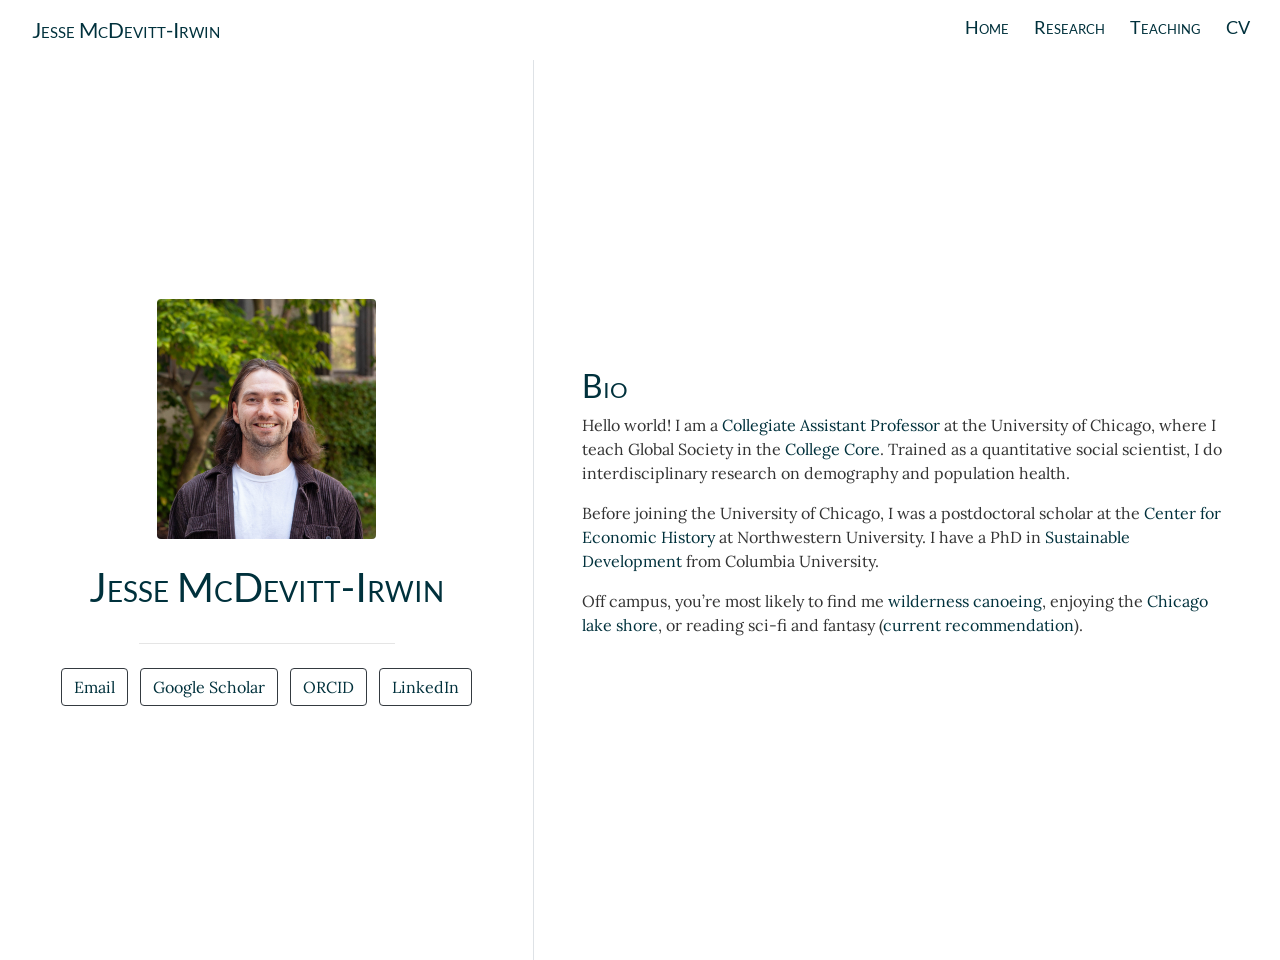
==== commit 9d192c1c: "Updating web page" ====
--- a/docs/index.html
+++ b/docs/index.html
@@ -754,7 +754,24 @@
 color: white;
 }
 
-</style>
+
+details.entry, details.course {
+margin: 0.75rem 0 1.75rem;
+}
+details.entry > summary, details.course > summary {
+cursor: pointer;
+padding: 0.2rem 0;
+color: var(--header-color, rgba(0, 49, 60, 1));
+}
+details.entry > summary:hover, details.course > summary:hover {
+color: var(--hover-color, rgba(0, 49, 60, 0.4));
+}
+details.entry[open] > summary, details.course[open] > summary {
+margin-bottom: 0.7rem;
+}
+details.entry[open] > :not(summary), details.course[open] > :not(summary) {
+margin-left: 1.25rem;
+}</style>
           <style type="text/css">
 
 
@@ -971,6 +988,13 @@
                       </button>
                     </a>
                   </li>
+                                    <li class="list-inline-item">
+                    <a href="https://www.linkedin.com/in/jesse-mcdevitt-irwin-a59132440">
+                      <button type="button" class="btn btn-outline-dark mb-2">
+                        LinkedIn
+                      </button>
+                    </a>
+                  </li>
                                   </ul>
               </div>
             </div>
@@ -1032,6 +1056,11 @@
                       ORCID
                     </button>
                   </a>
+                                    <a href="https://www.linkedin.com/in/jesse-mcdevitt-irwin-a59132440">
+                    <button type="button" class="list-group-item list-group-item-action my-1 rounded">
+                      LinkedIn
+                    </button>
+                  </a>
                                   </div>
               </div>
             </div>
@@ -1061,9 +1090,7 @@
 
     <!-- Optional JavaScript -->
     <!-- jQuery first, then Popper.js, then Bootstrap JS -->
-    <script>/*! jQuery v3.5.1 -ajax,-ajax/jsonp,-ajax/load,-ajax/script,-ajax/var/location,-ajax/var/nonce,-ajax/var/rquery,-ajax/xhr,-manipulation/_evalUrl,-deprecated/ajax-event-alias,-effects,-effects/Tween,-effects/animatedSelector | (c) JS Foundation and other contributors | jquery.org/license */
-!function(e,t){"use strict";"object"==typeof module&&"object"==typeof module.exports?module.exports=e.document?t(e,!0):function(e){if(!e.document)throw new Error("jQuery requires a window with a document");return t(e)}:t(e)}("undefined"!=typeof window?window:this,function(g,e){"use strict";var t=[],r=Object.getPrototypeOf,s=t.slice,v=t.flat?function(e){return t.flat.call(e)}:function(e){return t.concat.apply([],e)},u=t.push,i=t.indexOf,n={},o=n.toString,y=n.hasOwnProperty,a=y.toString,l=a.call(Object),m={},b=function(e){return"function"==typeof e&&"number"!=typeof e.nodeType},x=function(e){return null!=e&&e===e.window},w=g.document,c={type:!0,src:!0,nonce:!0,noModule:!0};function C(e,t,n){var r,i,o=(n=n||w).createElement("script");if(o.text=e,t)for(r in c)(i=t[r]||t.getAttribute&&t.getAttribute(r))&&o.setAttribute(r,i);n.head.appendChild(o).parentNode.removeChild(o)}function T(e){return null==e?e+"":"object"==typeof e||"function"==typeof e?n[o.call(e)]||"object":typeof e}var f="3.5.1 -ajax,-ajax/jsonp,-ajax/load,-ajax/script,-ajax/var/location,-ajax/var/nonce,-ajax/var/rquery,-ajax/xhr,-manipulation/_evalUrl,-deprecated/ajax-event-alias,-effects,-effects/Tween,-effects/animatedSelector",E=function(e,t){return new E.fn.init(e,t)};function d(e){var t=!!e&&"length"in e&&e.length,n=T(e);return!b(e)&&!x(e)&&("array"===n||0===t||"number"==typeof t&&0<t&&t-1 in e)}E.fn=E.prototype={jquery:f,constructor:E,length:0,toArray:function(){return s.call(this)},get:function(e){return null==e?s.call(this):e<0?this[e+this.length]:this[e]},pushStack:function(e){var t=E.merge(this.constructor(),e);return t.prevObject=this,t},each:function(e){return E.each(this,e)},map:function(n){return this.pushStack(E.map(this,function(e,t){return n.call(e,t,e)}))},slice:function(){return this.pushStack(s.apply(this,arguments))},first:function(){return this.eq(0)},last:function(){return this.eq(-1)},even:function(){return this.pushStack(E.grep(this,function(e,t){return(t+1)%2}))},odd:function(){return this.pushStack(E.grep(this,function(e,t){return t%2}))},eq:function(e){var t=this.length,n=+e+(e<0?t:0);return this.pushStack(0<=n&&n<t?[this[n]]:[])},end:function(){return this.prevObject||this.constructor()},push:u,sort:t.sort,splice:t.splice},E.extend=E.fn.extend=function(){var e,t,n,r,i,o,a=arguments[0]||{},s=1,u=arguments.length,l=!1;for("boolean"==typeof a&&(l=a,a=arguments[s]||{},s++),"object"==typeof a||b(a)||(a={}),s===u&&(a=this,s--);s<u;s++)if(null!=(e=arguments[s]))for(t in e)r=e[t],"__proto__"!==t&&a!==r&&(l&&r&&(E.isPlainObject(r)||(i=Array.isArray(r)))?(n=a[t],o=i&&!Array.isArray(n)?[]:i||E.isPlainObject(n)?n:{},i=!1,a[t]=E.extend(l,o,r)):void 0!==r&&(a[t]=r));return a},E.extend({expando:"jQuery"+(f+Math.random()).replace(/\D/g,""),isReady:!0,error:function(e){throw new Error(e)},noop:function(){},isPlainObject:function(e){var t,n;return!(!e||"[object Object]"!==o.call(e))&&(!(t=r(e))||"function"==typeof(n=y.call(t,"constructor")&&t.constructor)&&a.call(n)===l)},isEmptyObject:function(e){var t;for(t in e)return!1;return!0},globalEval:function(e,t,n){C(e,{nonce:t&&t.nonce},n)},each:function(e,t){var n,r=0;if(d(e)){for(n=e.length;r<n;r++)if(!1===t.call(e[r],r,e[r]))break}else for(r in e)if(!1===t.call(e[r],r,e[r]))break;return e},makeArray:function(e,t){var n=t||[];return null!=e&&(d(Object(e))?E.merge(n,"string"==typeof e?[e]:e):u.call(n,e)),n},inArray:function(e,t,n){return null==t?-1:i.call(t,e,n)},merge:function(e,t){for(var n=+t.length,r=0,i=e.length;r<n;r++)e[i++]=t[r];return e.length=i,e},grep:function(e,t,n){for(var r=[],i=0,o=e.length,a=!n;i<o;i++)!t(e[i],i)!==a&&r.push(e[i]);return r},map:function(e,t,n){var r,i,o=0,a=[];if(d(e))for(r=e.length;o<r;o++)null!=(i=t(e[o],o,n))&&a.push(i);else for(o in e)null!=(i=t(e[o],o,n))&&a.push(i);return v(a)},guid:1,support:m}),"function"==typeof Symbol&&(E.fn[Symbol.iterator]=t[Symbol.iterator]),E.each("Boolean Number String Function Array Date RegExp Object Error Symbol".split(" "),function(e,t){n["[object "+t+"]"]=t.toLowerCase()});var p=function(n){var e,p,x,o,i,h,f,g,w,u,l,C,T,a,E,v,s,c,y,A="sizzle"+1*new Date,d=n.document,N=0,r=0,m=ue(),b=ue(),S=ue(),k=ue(),D=function(e,t){return e===t&&(l=!0),0},L={}.hasOwnProperty,t=[],j=t.pop,q=t.push,O=t.push,P=t.slice,H=function(e,t){for(var n=0,r=e.length;n<r;n++)if(e[n]===t)return n;return-1},I="checked|selected|async|autofocus|autoplay|controls|defer|disabled|hidden|ismap|loop|multiple|open|readonly|required|scoped",R="[\\x20\\t\\r\\n\\f]",B="(?:\\\\[\\da-fA-F]{1,6}"+R+"?|\\\\[^\\r\\n\\f]|[\\w-]|[^\0-\\x7f])+",M="\\["+R+"*("+B+")(?:"+R+"*([*^$|!~]?=)"+R+"*(?:'((?:\\\\.|[^\\\\'])*)'|\"((?:\\\\.|[^\\\\\"])*)\"|("+B+"))|)"+R+"*\\]",W=":("+B+")(?:\\((('((?:\\\\.|[^\\\\'])*)'|\"((?:\\\\.|[^\\\\\"])*)\")|((?:\\\\.|[^\\\\()[\\]]|"+M+")*)|.*)\\)|)",F=new RegExp(R+"+","g"),$=new RegExp("^"+R+"+|((?:^|[^\\\\])(?:\\\\.)*)"+R+"+$","g"),z=new RegExp("^"+R+"*,"+R+"*"),_=new RegExp("^"+R+"*([>+~]|"+R+")"+R+"*"),U=new RegExp(R+"|>"),V=new RegExp(W),X=new RegExp("^"+B+"$"),Q={ID:new RegExp("^#("+B+")"),CLASS:new RegExp("^\\.("+B+")"),TAG:new RegExp("^("+B+"|[*])"),ATTR:new RegExp("^"+M),PSEUDO:new RegExp("^"+W),CHILD:new RegExp("^:(only|first|last|nth|nth-last)-(child|of-type)(?:\\("+R+"*(even|odd|(([+-]|)(\\d*)n|)"+R+"*(?:([+-]|)"+R+"*(\\d+)|))"+R+"*\\)|)","i"),bool:new RegExp("^(?:"+I+")$","i"),needsContext:new RegExp("^"+R+"*[>+~]|:(even|odd|eq|gt|lt|nth|first|last)(?:\\("+R+"*((?:-\\d)?\\d*)"+R+"*\\)|)(?=[^-]|$)","i")},Y=/HTML$/i,G=/^(?:input|select|textarea|button)$/i,K=/^h\d$/i,J=/^[^{]+\{\s*\[native \w/,Z=/^(?:#([\w-]+)|(\w+)|\.([\w-]+))$/,ee=/[+~]/,te=new RegExp("\\\\[\\da-fA-F]{1,6}"+R+"?|\\\\([^\\r\\n\\f])","g"),ne=function(e,t){var n="0x"+e.slice(1)-65536;return t||(n<0?String.fromCharCode(n+65536):String.fromCharCode(n>>10|55296,1023&n|56320))},re=/([\0-\x1f\x7f]|^-?\d)|^-$|[^\0-\x1f\x7f-\uFFFF\w-]/g,ie=function(e,t){return t?"\0"===e?"\ufffd":e.slice(0,-1)+"\\"+e.charCodeAt(e.length-1).toString(16)+" ":"\\"+e},oe=function(){C()},ae=xe(function(e){return!0===e.disabled&&"fieldset"===e.nodeName.toLowerCase()},{dir:"parentNode",next:"legend"});try{O.apply(t=P.call(d.childNodes),d.childNodes),t[d.childNodes.length].nodeType}catch(e){O={apply:t.length?function(e,t){q.apply(e,P.call(t))}:function(e,t){var n=e.length,r=0;while(e[n++]=t[r++]);e.length=n-1}}}function se(t,e,n,r){var i,o,a,s,u,l,c,f=e&&e.ownerDocument,d=e?e.nodeType:9;if(n=n||[],"string"!=typeof t||!t||1!==d&&9!==d&&11!==d)return n;if(!r&&(C(e),e=e||T,E)){if(11!==d&&(u=Z.exec(t)))if(i=u[1]){if(9===d){if(!(a=e.getElementById(i)))return n;if(a.id===i)return n.push(a),n}else if(f&&(a=f.getElementById(i))&&y(e,a)&&a.id===i)return n.push(a),n}else{if(u[2])return O.apply(n,e.getElementsByTagName(t)),n;if((i=u[3])&&p.getElementsByClassName&&e.getElementsByClassName)return O.apply(n,e.getElementsByClassName(i)),n}if(p.qsa&&!k[t+" "]&&(!v||!v.test(t))&&(1!==d||"object"!==e.nodeName.toLowerCase())){if(c=t,f=e,1===d&&(U.test(t)||_.test(t))){(f=ee.test(t)&&ye(e.parentNode)||e)===e&&p.scope||((s=e.getAttribute("id"))?s=s.replace(re,ie):e.setAttribute("id",s=A)),o=(l=h(t)).length;while(o--)l[o]=(s?"#"+s:":scope")+" "+be(l[o]);c=l.join(",")}try{return O.apply(n,f.querySelectorAll(c)),n}catch(e){k(t,!0)}finally{s===A&&e.removeAttribute("id")}}}return g(t.replace($,"$1"),e,n,r)}function ue(){var r=[];return function e(t,n){return r.push(t+" ")>x.cacheLength&&delete e[r.shift()],e[t+" "]=n}}function le(e){return e[A]=!0,e}function ce(e){var t=T.createElement("fieldset");try{return!!e(t)}catch(e){return!1}finally{t.parentNode&&t.parentNode.removeChild(t),t=null}}function fe(e,t){var n=e.split("|"),r=n.length;while(r--)x.attrHandle[n[r]]=t}function de(e,t){var n=t&&e,r=n&&1===e.nodeType&&1===t.nodeType&&e.sourceIndex-t.sourceIndex;if(r)return r;if(n)while(n=n.nextSibling)if(n===t)return-1;return e?1:-1}function pe(t){return function(e){return"input"===e.nodeName.toLowerCase()&&e.type===t}}function he(n){return function(e){var t=e.nodeName.toLowerCase();return("input"===t||"button"===t)&&e.type===n}}function ge(t){return function(e){return"form"in e?e.parentNode&&!1===e.disabled?"label"in e?"label"in e.parentNode?e.parentNode.disabled===t:e.disabled===t:e.isDisabled===t||e.isDisabled!==!t&&ae(e)===t:e.disabled===t:"label"in e&&e.disabled===t}}function ve(a){return le(function(o){return o=+o,le(function(e,t){var n,r=a([],e.length,o),i=r.length;while(i--)e[n=r[i]]&&(e[n]=!(t[n]=e[n]))})})}function ye(e){return e&&"undefined"!=typeof e.getElementsByTagName&&e}for(e in p=se.support={},i=se.isXML=function(e){var t=e.namespaceURI,n=(e.ownerDocument||e).documentElement;return!Y.test(t||n&&n.nodeName||"HTML")},C=se.setDocument=function(e){var t,n,r=e?e.ownerDocument||e:d;return r!=T&&9===r.nodeType&&r.documentElement&&(a=(T=r).documentElement,E=!i(T),d!=T&&(n=T.defaultView)&&n.top!==n&&(n.addEventListener?n.addEventListener("unload",oe,!1):n.attachEvent&&n.attachEvent("onunload",oe)),p.scope=ce(function(e){return a.appendChild(e).appendChild(T.createElement("div")),"undefined"!=typeof e.querySelectorAll&&!e.querySelectorAll(":scope fieldset div").length}),p.attributes=ce(function(e){return e.className="i",!e.getAttribute("className")}),p.getElementsByTagName=ce(function(e){return e.appendChild(T.createComment("")),!e.getElementsByTagName("*").length}),p.getElementsByClassName=J.test(T.getElementsByClassName),p.getById=ce(function(e){return a.appendChild(e).id=A,!T.getElementsByName||!T.getElementsByName(A).length}),p.getById?(x.filter.ID=function(e){var t=e.replace(te,ne);return function(e){return e.getAttribute("id")===t}},x.find.ID=function(e,t){if("undefined"!=typeof t.getElementById&&E){var n=t.getElementById(e);return n?[n]:[]}}):(x.filter.ID=function(e){var n=e.replace(te,ne);return function(e){var t="undefined"!=typeof e.getAttributeNode&&e.getAttributeNode("id");return t&&t.value===n}},x.find.ID=function(e,t){if("undefined"!=typeof t.getElementById&&E){var n,r,i,o=t.getElementById(e);if(o){if((n=o.getAttributeNode("id"))&&n.value===e)return[o];i=t.getElementsByName(e),r=0;while(o=i[r++])if((n=o.getAttributeNode("id"))&&n.value===e)return[o]}return[]}}),x.find.TAG=p.getElementsByTagName?function(e,t){return"undefined"!=typeof t.getElementsByTagName?t.getElementsByTagName(e):p.qsa?t.querySelectorAll(e):void 0}:function(e,t){var n,r=[],i=0,o=t.getElementsByTagName(e);if("*"===e){while(n=o[i++])1===n.nodeType&&r.push(n);return r}return o},x.find.CLASS=p.getElementsByClassName&&function(e,t){if("undefined"!=typeof t.getElementsByClassName&&E)return t.getElementsByClassName(e)},s=[],v=[],(p.qsa=J.test(T.querySelectorAll))&&(ce(function(e){var t;a.appendChild(e).innerHTML="<a id='"+A+"'></a><select id='"+A+"-\r\\' msallowcapture=''><option selected=''></option></select>",e.querySelectorAll("[msallowcapture^='']").length&&v.push("[*^$]="+R+"*(?:''|\"\")"),e.querySelectorAll("[selected]").length||v.push("\\["+R+"*(?:value|"+I+")"),e.querySelectorAll("[id~="+A+"-]").length||v.push("~="),(t=T.createElement("input")).setAttribute("name",""),e.appendChild(t),e.querySelectorAll("[name='']").length||v.push("\\["+R+"*name"+R+"*="+R+"*(?:''|\"\")"),e.querySelectorAll(":checked").length||v.push(":checked"),e.querySelectorAll("a#"+A+"+*").length||v.push(".#.+[+~]"),e.querySelectorAll("\\\f"),v.push("[\\r\\n\\f]")}),ce(function(e){e.innerHTML="<a href='' disabled='disabled'></a><select disabled='disabled'><option/></select>";var t=T.createElement("input");t.setAttribute("type","hidden"),e.appendChild(t).setAttribute("name","D"),e.querySelectorAll("[name=d]").length&&v.push("name"+R+"*[*^$|!~]?="),2!==e.querySelectorAll(":enabled").length&&v.push(":enabled",":disabled"),a.appendChild(e).disabled=!0,2!==e.querySelectorAll(":disabled").length&&v.push(":enabled",":disabled"),e.querySelectorAll("*,:x"),v.push(",.*:")})),(p.matchesSelector=J.test(c=a.matches||a.webkitMatchesSelector||a.mozMatchesSelector||a.oMatchesSelector||a.msMatchesSelector))&&ce(function(e){p.disconnectedMatch=c.call(e,"*"),c.call(e,"[s!='']:x"),s.push("!=",W)}),v=v.length&&new RegExp(v.join("|")),s=s.length&&new RegExp(s.join("|")),t=J.test(a.compareDocumentPosition),y=t||J.test(a.contains)?function(e,t){var n=9===e.nodeType?e.documentElement:e,r=t&&t.parentNode;return e===r||!(!r||1!==r.nodeType||!(n.contains?n.contains(r):e.compareDocumentPosition&&16&e.compareDocumentPosition(r)))}:function(e,t){if(t)while(t=t.parentNode)if(t===e)return!0;return!1},D=t?function(e,t){if(e===t)return l=!0,0;var n=!e.compareDocumentPosition-!t.compareDocumentPosition;return n||(1&(n=(e.ownerDocument||e)==(t.ownerDocument||t)?e.compareDocumentPosition(t):1)||!p.sortDetached&&t.compareDocumentPosition(e)===n?e==T||e.ownerDocument==d&&y(d,e)?-1:t==T||t.ownerDocument==d&&y(d,t)?1:u?H(u,e)-H(u,t):0:4&n?-1:1)}:function(e,t){if(e===t)return l=!0,0;var n,r=0,i=e.parentNode,o=t.parentNode,a=[e],s=[t];if(!i||!o)return e==T?-1:t==T?1:i?-1:o?1:u?H(u,e)-H(u,t):0;if(i===o)return de(e,t);n=e;while(n=n.parentNode)a.unshift(n);n=t;while(n=n.parentNode)s.unshift(n);while(a[r]===s[r])r++;return r?de(a[r],s[r]):a[r]==d?-1:s[r]==d?1:0}),T},se.matches=function(e,t){return se(e,null,null,t)},se.matchesSelector=function(e,t){if(C(e),p.matchesSelector&&E&&!k[t+" "]&&(!s||!s.test(t))&&(!v||!v.test(t)))try{var n=c.call(e,t);if(n||p.disconnectedMatch||e.document&&11!==e.document.nodeType)return n}catch(e){k(t,!0)}return 0<se(t,T,null,[e]).length},se.contains=function(e,t){return(e.ownerDocument||e)!=T&&C(e),y(e,t)},se.attr=function(e,t){(e.ownerDocument||e)!=T&&C(e);var n=x.attrHandle[t.toLowerCase()],r=n&&L.call(x.attrHandle,t.toLowerCase())?n(e,t,!E):void 0;return void 0!==r?r:p.attributes||!E?e.getAttribute(t):(r=e.getAttributeNode(t))&&r.specified?r.value:null},se.escape=function(e){return(e+"").replace(re,ie)},se.error=function(e){throw new Error("Syntax error, unrecognized expression: "+e)},se.uniqueSort=function(e){var t,n=[],r=0,i=0;if(l=!p.detectDuplicates,u=!p.sortStable&&e.slice(0),e.sort(D),l){while(t=e[i++])t===e[i]&&(r=n.push(i));while(r--)e.splice(n[r],1)}return u=null,e},o=se.getText=function(e){var t,n="",r=0,i=e.nodeType;if(i){if(1===i||9===i||11===i){if("string"==typeof e.textContent)return e.textContent;for(e=e.firstChild;e;e=e.nextSibling)n+=o(e)}else if(3===i||4===i)return e.nodeValue}else while(t=e[r++])n+=o(t);return n},(x=se.selectors={cacheLength:50,createPseudo:le,match:Q,attrHandle:{},find:{},relative:{">":{dir:"parentNode",first:!0}," ":{dir:"parentNode"},"+":{dir:"previousSibling",first:!0},"~":{dir:"previousSibling"}},preFilter:{ATTR:function(e){return e[1]=e[1].replace(te,ne),e[3]=(e[3]||e[4]||e[5]||"").replace(te,ne),"~="===e[2]&&(e[3]=" "+e[3]+" "),e.slice(0,4)},CHILD:function(e){return e[1]=e[1].toLowerCase(),"nth"===e[1].slice(0,3)?(e[3]||se.error(e[0]),e[4]=+(e[4]?e[5]+(e[6]||1):2*("even"===e[3]||"odd"===e[3])),e[5]=+(e[7]+e[8]||"odd"===e[3])):e[3]&&se.error(e[0]),e},PSEUDO:function(e){var t,n=!e[6]&&e[2];return Q.CHILD.test(e[0])?null:(e[3]?e[2]=e[4]||e[5]||"":n&&V.test(n)&&(t=h(n,!0))&&(t=n.indexOf(")",n.length-t)-n.length)&&(e[0]=e[0].slice(0,t),e[2]=n.slice(0,t)),e.slice(0,3))}},filter:{TAG:function(e){var t=e.replace(te,ne).toLowerCase();return"*"===e?function(){return!0}:function(e){return e.nodeName&&e.nodeName.toLowerCase()===t}},CLASS:function(e){var t=m[e+" "];return t||(t=new RegExp("(^|"+R+")"+e+"("+R+"|$)"))&&m(e,function(e){return t.test("string"==typeof e.className&&e.className||"undefined"!=typeof e.getAttribute&&e.getAttribute("class")||"")})},ATTR:function(n,r,i){return function(e){var t=se.attr(e,n);return null==t?"!="===r:!r||(t+="","="===r?t===i:"!="===r?t!==i:"^="===r?i&&0===t.indexOf(i):"*="===r?i&&-1<t.indexOf(i):"$="===r?i&&t.slice(-i.length)===i:"~="===r?-1<(" "+t.replace(F," ")+" ").indexOf(i):"|="===r&&(t===i||t.slice(0,i.length+1)===i+"-"))}},CHILD:function(h,e,t,g,v){var y="nth"!==h.slice(0,3),m="last"!==h.slice(-4),b="of-type"===e;return 1===g&&0===v?function(e){return!!e.parentNode}:function(e,t,n){var r,i,o,a,s,u,l=y!==m?"nextSibling":"previousSibling",c=e.parentNode,f=b&&e.nodeName.toLowerCase(),d=!n&&!b,p=!1;if(c){if(y){while(l){a=e;while(a=a[l])if(b?a.nodeName.toLowerCase()===f:1===a.nodeType)return!1;u=l="only"===h&&!u&&"nextSibling"}return!0}if(u=[m?c.firstChild:c.lastChild],m&&d){p=(s=(r=(i=(o=(a=c)[A]||(a[A]={}))[a.uniqueID]||(o[a.uniqueID]={}))[h]||[])[0]===N&&r[1])&&r[2],a=s&&c.childNodes[s];while(a=++s&&a&&a[l]||(p=s=0)||u.pop())if(1===a.nodeType&&++p&&a===e){i[h]=[N,s,p];break}}else if(d&&(p=s=(r=(i=(o=(a=e)[A]||(a[A]={}))[a.uniqueID]||(o[a.uniqueID]={}))[h]||[])[0]===N&&r[1]),!1===p)while(a=++s&&a&&a[l]||(p=s=0)||u.pop())if((b?a.nodeName.toLowerCase()===f:1===a.nodeType)&&++p&&(d&&((i=(o=a[A]||(a[A]={}))[a.uniqueID]||(o[a.uniqueID]={}))[h]=[N,p]),a===e))break;return(p-=v)===g||p%g==0&&0<=p/g}}},PSEUDO:function(e,o){var t,a=x.pseudos[e]||x.setFilters[e.toLowerCase()]||se.error("unsupported pseudo: "+e);return a[A]?a(o):1<a.length?(t=[e,e,"",o],x.setFilters.hasOwnProperty(e.toLowerCase())?le(function(e,t){var n,r=a(e,o),i=r.length;while(i--)e[n=H(e,r[i])]=!(t[n]=r[i])}):function(e){return a(e,0,t)}):a}},pseudos:{not:le(function(e){var r=[],i=[],s=f(e.replace($,"$1"));return s[A]?le(function(e,t,n,r){var i,o=s(e,null,r,[]),a=e.length;while(a--)(i=o[a])&&(e[a]=!(t[a]=i))}):function(e,t,n){return r[0]=e,s(r,null,n,i),r[0]=null,!i.pop()}}),has:le(function(t){return function(e){return 0<se(t,e).length}}),contains:le(function(t){return t=t.replace(te,ne),function(e){return-1<(e.textContent||o(e)).indexOf(t)}}),lang:le(function(n){return X.test(n||"")||se.error("unsupported lang: "+n),n=n.replace(te,ne).toLowerCase(),function(e){var t;do{if(t=E?e.lang:e.getAttribute("xml:lang")||e.getAttribute("lang"))return(t=t.toLowerCase())===n||0===t.indexOf(n+"-")}while((e=e.parentNode)&&1===e.nodeType);return!1}}),target:function(e){var t=n.location&&n.location.hash;return t&&t.slice(1)===e.id},root:function(e){return e===a},focus:function(e){return e===T.activeElement&&(!T.hasFocus||T.hasFocus())&&!!(e.type||e.href||~e.tabIndex)},enabled:ge(!1),disabled:ge(!0),checked:function(e){var t=e.nodeName.toLowerCase();return"input"===t&&!!e.checked||"option"===t&&!!e.selected},selected:function(e){return e.parentNode&&e.parentNode.selectedIndex,!0===e.selected},empty:function(e){for(e=e.firstChild;e;e=e.nextSibling)if(e.nodeType<6)return!1;return!0},parent:function(e){return!x.pseudos.empty(e)},header:function(e){return K.test(e.nodeName)},input:function(e){return G.test(e.nodeName)},button:function(e){var t=e.nodeName.toLowerCase();return"input"===t&&"button"===e.type||"button"===t},text:function(e){var t;return"input"===e.nodeName.toLowerCase()&&"text"===e.type&&(null==(t=e.getAttribute("type"))||"text"===t.toLowerCase())},first:ve(function(){return[0]}),last:ve(function(e,t){return[t-1]}),eq:ve(function(e,t,n){return[n<0?n+t:n]}),even:ve(function(e,t){for(var n=0;n<t;n+=2)e.push(n);return e}),odd:ve(function(e,t){for(var n=1;n<t;n+=2)e.push(n);return e}),lt:ve(function(e,t,n){for(var r=n<0?n+t:t<n?t:n;0<=--r;)e.push(r);return e}),gt:ve(function(e,t,n){for(var r=n<0?n+t:n;++r<t;)e.push(r);return e})}}).pseudos.nth=x.pseudos.eq,{radio:!0,checkbox:!0,file:!0,password:!0,image:!0})x.pseudos[e]=pe(e);for(e in{submit:!0,reset:!0})x.pseudos[e]=he(e);function me(){}function be(e){for(var t=0,n=e.length,r="";t<n;t++)r+=e[t].value;return r}function xe(s,e,t){var u=e.dir,l=e.next,c=l||u,f=t&&"parentNode"===c,d=r++;return e.first?function(e,t,n){while(e=e[u])if(1===e.nodeType||f)return s(e,t,n);return!1}:function(e,t,n){var r,i,o,a=[N,d];if(n){while(e=e[u])if((1===e.nodeType||f)&&s(e,t,n))return!0}else while(e=e[u])if(1===e.nodeType||f)if(i=(o=e[A]||(e[A]={}))[e.uniqueID]||(o[e.uniqueID]={}),l&&l===e.nodeName.toLowerCase())e=e[u]||e;else{if((r=i[c])&&r[0]===N&&r[1]===d)return a[2]=r[2];if((i[c]=a)[2]=s(e,t,n))return!0}return!1}}function we(i){return 1<i.length?function(e,t,n){var r=i.length;while(r--)if(!i[r](e,t,n))return!1;return!0}:i[0]}function Ce(e,t,n,r,i){for(var o,a=[],s=0,u=e.length,l=null!=t;s<u;s++)(o=e[s])&&(n&&!n(o,r,i)||(a.push(o),l&&t.push(s)));return a}function Te(p,h,g,v,y,e){return v&&!v[A]&&(v=Te(v)),y&&!y[A]&&(y=Te(y,e)),le(function(e,t,n,r){var i,o,a,s=[],u=[],l=t.length,c=e||function(e,t,n){for(var r=0,i=t.length;r<i;r++)se(e,t[r],n);return n}(h||"*",n.nodeType?[n]:n,[]),f=!p||!e&&h?c:Ce(c,s,p,n,r),d=g?y||(e?p:l||v)?[]:t:f;if(g&&g(f,d,n,r),v){i=Ce(d,u),v(i,[],n,r),o=i.length;while(o--)(a=i[o])&&(d[u[o]]=!(f[u[o]]=a))}if(e){if(y||p){if(y){i=[],o=d.length;while(o--)(a=d[o])&&i.push(f[o]=a);y(null,d=[],i,r)}o=d.length;while(o--)(a=d[o])&&-1<(i=y?H(e,a):s[o])&&(e[i]=!(t[i]=a))}}else d=Ce(d===t?d.splice(l,d.length):d),y?y(null,t,d,r):O.apply(t,d)})}function Ee(e){for(var i,t,n,r=e.length,o=x.relative[e[0].type],a=o||x.relative[" "],s=o?1:0,u=xe(function(e){return e===i},a,!0),l=xe(function(e){return-1<H(i,e)},a,!0),c=[function(e,t,n){var r=!o&&(n||t!==w)||((i=t).nodeType?u(e,t,n):l(e,t,n));return i=null,r}];s<r;s++)if(t=x.relative[e[s].type])c=[xe(we(c),t)];else{if((t=x.filter[e[s].type].apply(null,e[s].matches))[A]){for(n=++s;n<r;n++)if(x.relative[e[n].type])break;return Te(1<s&&we(c),1<s&&be(e.slice(0,s-1).concat({value:" "===e[s-2].type?"*":""})).replace($,"$1"),t,s<n&&Ee(e.slice(s,n)),n<r&&Ee(e=e.slice(n)),n<r&&be(e))}c.push(t)}return we(c)}return me.prototype=x.filters=x.pseudos,x.setFilters=new me,h=se.tokenize=function(e,t){var n,r,i,o,a,s,u,l=b[e+" "];if(l)return t?0:l.slice(0);a=e,s=[],u=x.preFilter;while(a){for(o in n&&!(r=z.exec(a))||(r&&(a=a.slice(r[0].length)||a),s.push(i=[])),n=!1,(r=_.exec(a))&&(n=r.shift(),i.push({value:n,type:r[0].replace($," ")}),a=a.slice(n.length)),x.filter)!(r=Q[o].exec(a))||u[o]&&!(r=u[o](r))||(n=r.shift(),i.push({value:n,type:o,matches:r}),a=a.slice(n.length));if(!n)break}return t?a.length:a?se.error(e):b(e,s).slice(0)},f=se.compile=function(e,t){var n,v,y,m,b,r,i=[],o=[],a=S[e+" "];if(!a){t||(t=h(e)),n=t.length;while(n--)(a=Ee(t[n]))[A]?i.push(a):o.push(a);(a=S(e,(v=o,m=0<(y=i).length,b=0<v.length,r=function(e,t,n,r,i){var o,a,s,u=0,l="0",c=e&&[],f=[],d=w,p=e||b&&x.find.TAG("*",i),h=N+=null==d?1:Math.random()||.1,g=p.length;for(i&&(w=t==T||t||i);l!==g&&null!=(o=p[l]);l++){if(b&&o){a=0,t||o.ownerDocument==T||(C(o),n=!E);while(s=v[a++])if(s(o,t||T,n)){r.push(o);break}i&&(N=h)}m&&((o=!s&&o)&&u--,e&&c.push(o))}if(u+=l,m&&l!==u){a=0;while(s=y[a++])s(c,f,t,n);if(e){if(0<u)while(l--)c[l]||f[l]||(f[l]=j.call(r));f=Ce(f)}O.apply(r,f),i&&!e&&0<f.length&&1<u+y.length&&se.uniqueSort(r)}return i&&(N=h,w=d),c},m?le(r):r))).selector=e}return a},g=se.select=function(e,t,n,r){var i,o,a,s,u,l="function"==typeof e&&e,c=!r&&h(e=l.selector||e);if(n=n||[],1===c.length){if(2<(o=c[0]=c[0].slice(0)).length&&"ID"===(a=o[0]).type&&9===t.nodeType&&E&&x.relative[o[1].type]){if(!(t=(x.find.ID(a.matches[0].replace(te,ne),t)||[])[0]))return n;l&&(t=t.parentNode),e=e.slice(o.shift().value.length)}i=Q.needsContext.test(e)?0:o.length;while(i--){if(a=o[i],x.relative[s=a.type])break;if((u=x.find[s])&&(r=u(a.matches[0].replace(te,ne),ee.test(o[0].type)&&ye(t.parentNode)||t))){if(o.splice(i,1),!(e=r.length&&be(o)))return O.apply(n,r),n;break}}}return(l||f(e,c))(r,t,!E,n,!t||ee.test(e)&&ye(t.parentNode)||t),n},p.sortStable=A.split("").sort(D).join("")===A,p.detectDuplicates=!!l,C(),p.sortDetached=ce(function(e){return 1&e.compareDocumentPosition(T.createElement("fieldset"))}),ce(function(e){return e.innerHTML="<a href='#'></a>","#"===e.firstChild.getAttribute("href")})||fe("type|href|height|width",function(e,t,n){if(!n)return e.getAttribute(t,"type"===t.toLowerCase()?1:2)}),p.attributes&&ce(function(e){return e.innerHTML="<input/>",e.firstChild.setAttribute("value",""),""===e.firstChild.getAttribute("value")})||fe("value",function(e,t,n){if(!n&&"input"===e.nodeName.toLowerCase())return e.defaultValue}),ce(function(e){return null==e.getAttribute("disabled")})||fe(I,function(e,t,n){var r;if(!n)return!0===e[t]?t.toLowerCase():(r=e.getAttributeNode(t))&&r.specified?r.value:null}),se}(g);E.find=p,E.expr=p.selectors,E.expr[":"]=E.expr.pseudos,E.uniqueSort=E.unique=p.uniqueSort,E.text=p.getText,E.isXMLDoc=p.isXML,E.contains=p.contains,E.escapeSelector=p.escape;var h=function(e,t,n){var r=[],i=void 0!==n;while((e=e[t])&&9!==e.nodeType)if(1===e.nodeType){if(i&&E(e).is(n))break;r.push(e)}return r},A=function(e,t){for(var n=[];e;e=e.nextSibling)1===e.nodeType&&e!==t&&n.push(e);return n},N=E.expr.match.needsContext;function S(e,t){return e.nodeName&&e.nodeName.toLowerCase()===t.toLowerCase()}var k=/^<([a-z][^\/\0>:\x20\t\r\n\f]*)[\x20\t\r\n\f]*\/?>(?:<\/\1>|)$/i;function D(e,n,r){return b(n)?E.grep(e,function(e,t){return!!n.call(e,t,e)!==r}):n.nodeType?E.grep(e,function(e){return e===n!==r}):"string"!=typeof n?E.grep(e,function(e){return-1<i.call(n,e)!==r}):E.filter(n,e,r)}E.filter=function(e,t,n){var r=t[0];return n&&(e=":not("+e+")"),1===t.length&&1===r.nodeType?E.find.matchesSelector(r,e)?[r]:[]:E.find.matches(e,E.grep(t,function(e){return 1===e.nodeType}))},E.fn.extend({find:function(e){var t,n,r=this.length,i=this;if("string"!=typeof e)return this.pushStack(E(e).filter(function(){for(t=0;t<r;t++)if(E.contains(i[t],this))return!0}));for(n=this.pushStack([]),t=0;t<r;t++)E.find(e,i[t],n);return 1<r?E.uniqueSort(n):n},filter:function(e){return this.pushStack(D(this,e||[],!1))},not:function(e){return this.pushStack(D(this,e||[],!0))},is:function(e){return!!D(this,"string"==typeof e&&N.test(e)?E(e):e||[],!1).length}});var L,j=/^(?:\s*(<[\w\W]+>)[^>]*|#([\w-]+))$/;(E.fn.init=function(e,t,n){var r,i;if(!e)return this;if(n=n||L,"string"==typeof e){if(!(r="<"===e[0]&&">"===e[e.length-1]&&3<=e.length?[null,e,null]:j.exec(e))||!r[1]&&t)return!t||t.jquery?(t||n).find(e):this.constructor(t).find(e);if(r[1]){if(t=t instanceof E?t[0]:t,E.merge(this,E.parseHTML(r[1],t&&t.nodeType?t.ownerDocument||t:w,!0)),k.test(r[1])&&E.isPlainObject(t))for(r in t)b(this[r])?this[r](t[r]):this.attr(r,t[r]);return this}return(i=w.getElementById(r[2]))&&(this[0]=i,this.length=1),this}return e.nodeType?(this[0]=e,this.length=1,this):b(e)?void 0!==n.ready?n.ready(e):e(E):E.makeArray(e,this)}).prototype=E.fn,L=E(w);var q=/^(?:parents|prev(?:Until|All))/,O={children:!0,contents:!0,next:!0,prev:!0};function P(e,t){while((e=e[t])&&1!==e.nodeType);return e}E.fn.extend({has:function(e){var t=E(e,this),n=t.length;return this.filter(function(){for(var e=0;e<n;e++)if(E.contains(this,t[e]))return!0})},closest:function(e,t){var n,r=0,i=this.length,o=[],a="string"!=typeof e&&E(e);if(!N.test(e))for(;r<i;r++)for(n=this[r];n&&n!==t;n=n.parentNode)if(n.nodeType<11&&(a?-1<a.index(n):1===n.nodeType&&E.find.matchesSelector(n,e))){o.push(n);break}return this.pushStack(1<o.length?E.uniqueSort(o):o)},index:function(e){return e?"string"==typeof e?i.call(E(e),this[0]):i.call(this,e.jquery?e[0]:e):this[0]&&this[0].parentNode?this.first().prevAll().length:-1},add:function(e,t){return this.pushStack(E.uniqueSort(E.merge(this.get(),E(e,t))))},addBack:function(e){return this.add(null==e?this.prevObject:this.prevObject.filter(e))}}),E.each({parent:function(e){var t=e.parentNode;return t&&11!==t.nodeType?t:null},parents:function(e){return h(e,"parentNode")},parentsUntil:function(e,t,n){return h(e,"parentNode",n)},next:function(e){return P(e,"nextSibling")},prev:function(e){return P(e,"previousSibling")},nextAll:function(e){return h(e,"nextSibling")},prevAll:function(e){return h(e,"previousSibling")},nextUntil:function(e,t,n){return h(e,"nextSibling",n)},prevUntil:function(e,t,n){return h(e,"previousSibling",n)},siblings:function(e){return A((e.parentNode||{}).firstChild,e)},children:function(e){return A(e.firstChild)},contents:function(e){return null!=e.contentDocument&&r(e.contentDocument)?e.contentDocument:(S(e,"template")&&(e=e.content||e),E.merge([],e.childNodes))}},function(r,i){E.fn[r]=function(e,t){var n=E.map(this,i,e);return"Until"!==r.slice(-5)&&(t=e),t&&"string"==typeof t&&(n=E.filter(t,n)),1<this.length&&(O[r]||E.uniqueSort(n),q.test(r)&&n.reverse()),this.pushStack(n)}});var H=/[^\x20\t\r\n\f]+/g;function I(e){return e}function R(e){throw e}function B(e,t,n,r){var i;try{e&&b(i=e.promise)?i.call(e).done(t).fail(n):e&&b(i=e.then)?i.call(e,t,n):t.apply(void 0,[e].slice(r))}catch(e){n.apply(void 0,[e])}}E.Callbacks=function(r){var e,n;r="string"==typeof r?(e=r,n={},E.each(e.match(H)||[],function(e,t){n[t]=!0}),n):E.extend({},r);var i,t,o,a,s=[],u=[],l=-1,c=function(){for(a=a||r.once,o=i=!0;u.length;l=-1){t=u.shift();while(++l<s.length)!1===s[l].apply(t[0],t[1])&&r.stopOnFalse&&(l=s.length,t=!1)}r.memory||(t=!1),i=!1,a&&(s=t?[]:"")},f={add:function(){return s&&(t&&!i&&(l=s.length-1,u.push(t)),function n(e){E.each(e,function(e,t){b(t)?r.unique&&f.has(t)||s.push(t):t&&t.length&&"string"!==T(t)&&n(t)})}(arguments),t&&!i&&c()),this},remove:function(){return E.each(arguments,function(e,t){var n;while(-1<(n=E.inArray(t,s,n)))s.splice(n,1),n<=l&&l--}),this},has:function(e){return e?-1<E.inArray(e,s):0<s.length},empty:function(){return s&&(s=[]),this},disable:function(){return a=u=[],s=t="",this},disabled:function(){return!s},lock:function(){return a=u=[],t||i||(s=t=""),this},locked:function(){return!!a},fireWith:function(e,t){return a||(t=[e,(t=t||[]).slice?t.slice():t],u.push(t),i||c()),this},fire:function(){return f.fireWith(this,arguments),this},fired:function(){return!!o}};return f},E.extend({Deferred:function(e){var o=[["notify","progress",E.Callbacks("memory"),E.Callbacks("memory"),2],["resolve","done",E.Callbacks("once memory"),E.Callbacks("once memory"),0,"resolved"],["reject","fail",E.Callbacks("once memory"),E.Callbacks("once memory"),1,"rejected"]],i="pending",a={state:function(){return i},always:function(){return s.done(arguments).fail(arguments),this},"catch":function(e){return a.then(null,e)},pipe:function(){var i=arguments;return E.Deferred(function(r){E.each(o,function(e,t){var n=b(i[t[4]])&&i[t[4]];s[t[1]](function(){var e=n&&n.apply(this,arguments);e&&b(e.promise)?e.promise().progress(r.notify).done(r.resolve).fail(r.reject):r[t[0]+"With"](this,n?[e]:arguments)})}),i=null}).promise()},then:function(t,n,r){var u=0;function l(i,o,a,s){return function(){var n=this,r=arguments,e=function(){var e,t;if(!(i<u)){if((e=a.apply(n,r))===o.promise())throw new TypeError("Thenable self-resolution");t=e&&("object"==typeof e||"function"==typeof e)&&e.then,b(t)?s?t.call(e,l(u,o,I,s),l(u,o,R,s)):(u++,t.call(e,l(u,o,I,s),l(u,o,R,s),l(u,o,I,o.notifyWith))):(a!==I&&(n=void 0,r=[e]),(s||o.resolveWith)(n,r))}},t=s?e:function(){try{e()}catch(e){E.Deferred.exceptionHook&&E.Deferred.exceptionHook(e,t.stackTrace),u<=i+1&&(a!==R&&(n=void 0,r=[e]),o.rejectWith(n,r))}};i?t():(E.Deferred.getStackHook&&(t.stackTrace=E.Deferred.getStackHook()),g.setTimeout(t))}}return E.Deferred(function(e){o[0][3].add(l(0,e,b(r)?r:I,e.notifyWith)),o[1][3].add(l(0,e,b(t)?t:I)),o[2][3].add(l(0,e,b(n)?n:R))}).promise()},promise:function(e){return null!=e?E.extend(e,a):a}},s={};return E.each(o,function(e,t){var n=t[2],r=t[5];a[t[1]]=n.add,r&&n.add(function(){i=r},o[3-e][2].disable,o[3-e][3].disable,o[0][2].lock,o[0][3].lock),n.add(t[3].fire),s[t[0]]=function(){return s[t[0]+"With"](this===s?void 0:this,arguments),this},s[t[0]+"With"]=n.fireWith}),a.promise(s),e&&e.call(s,s),s},when:function(e){var n=arguments.length,t=n,r=Array(t),i=s.call(arguments),o=E.Deferred(),a=function(t){return function(e){r[t]=this,i[t]=1<arguments.length?s.call(arguments):e,--n||o.resolveWith(r,i)}};if(n<=1&&(B(e,o.done(a(t)).resolve,o.reject,!n),"pending"===o.state()||b(i[t]&&i[t].then)))return o.then();while(t--)B(i[t],a(t),o.reject);return o.promise()}});var M=/^(Eval|Internal|Range|Reference|Syntax|Type|URI)Error$/;E.Deferred.exceptionHook=function(e,t){g.console&&g.console.warn&&e&&M.test(e.name)&&g.console.warn("jQuery.Deferred exception: "+e.message,e.stack,t)},E.readyException=function(e){g.setTimeout(function(){throw e})};var W=E.Deferred();function F(){w.removeEventListener("DOMContentLoaded",F),g.removeEventListener("load",F),E.ready()}E.fn.ready=function(e){return W.then(e)["catch"](function(e){E.readyException(e)}),this},E.extend({isReady:!1,readyWait:1,ready:function(e){(!0===e?--E.readyWait:E.isReady)||(E.isReady=!0)!==e&&0<--E.readyWait||W.resolveWith(w,[E])}}),E.ready.then=W.then,"complete"===w.readyState||"loading"!==w.readyState&&!w.documentElement.doScroll?g.setTimeout(E.ready):(w.addEventListener("DOMContentLoaded",F),g.addEventListener("load",F));var $=function(e,t,n,r,i,o,a){var s=0,u=e.length,l=null==n;if("object"===T(n))for(s in i=!0,n)$(e,t,s,n[s],!0,o,a);else if(void 0!==r&&(i=!0,b(r)||(a=!0),l&&(a?(t.call(e,r),t=null):(l=t,t=function(e,t,n){return l.call(E(e),n)})),t))for(;s<u;s++)t(e[s],n,a?r:r.call(e[s],s,t(e[s],n)));return i?e:l?t.call(e):u?t(e[0],n):o},z=/^-ms-/,_=/-([a-z])/g;function U(e,t){return t.toUpperCase()}function V(e){return e.replace(z,"ms-").replace(_,U)}var X=function(e){return 1===e.nodeType||9===e.nodeType||!+e.nodeType};function Q(){this.expando=E.expando+Q.uid++}Q.uid=1,Q.prototype={cache:function(e){var t=e[this.expando];return t||(t={},X(e)&&(e.nodeType?e[this.expando]=t:Object.defineProperty(e,this.expando,{value:t,configurable:!0}))),t},set:function(e,t,n){var r,i=this.cache(e);if("string"==typeof t)i[V(t)]=n;else for(r in t)i[V(r)]=t[r];return i},get:function(e,t){return void 0===t?this.cache(e):e[this.expando]&&e[this.expando][V(t)]},access:function(e,t,n){return void 0===t||t&&"string"==typeof t&&void 0===n?this.get(e,t):(this.set(e,t,n),void 0!==n?n:t)},remove:function(e,t){var n,r=e[this.expando];if(void 0!==r){if(void 0!==t){n=(t=Array.isArray(t)?t.map(V):(t=V(t))in r?[t]:t.match(H)||[]).length;while(n--)delete r[t[n]]}(void 0===t||E.isEmptyObject(r))&&(e.nodeType?e[this.expando]=void 0:delete e[this.expando])}},hasData:function(e){var t=e[this.expando];return void 0!==t&&!E.isEmptyObject(t)}};var Y=new Q,G=new Q,K=/^(?:\{[\w\W]*\}|\[[\w\W]*\])$/,J=/[A-Z]/g;function Z(e,t,n){var r,i;if(void 0===n&&1===e.nodeType)if(r="data-"+t.replace(J,"-$&").toLowerCase(),"string"==typeof(n=e.getAttribute(r))){try{n="true"===(i=n)||"false"!==i&&("null"===i?null:i===+i+""?+i:K.test(i)?JSON.parse(i):i)}catch(e){}G.set(e,t,n)}else n=void 0;return n}E.extend({hasData:function(e){return G.hasData(e)||Y.hasData(e)},data:function(e,t,n){return G.access(e,t,n)},removeData:function(e,t){G.remove(e,t)},_data:function(e,t,n){return Y.access(e,t,n)},_removeData:function(e,t){Y.remove(e,t)}}),E.fn.extend({data:function(n,e){var t,r,i,o=this[0],a=o&&o.attributes;if(void 0===n){if(this.length&&(i=G.get(o),1===o.nodeType&&!Y.get(o,"hasDataAttrs"))){t=a.length;while(t--)a[t]&&0===(r=a[t].name).indexOf("data-")&&(r=V(r.slice(5)),Z(o,r,i[r]));Y.set(o,"hasDataAttrs",!0)}return i}return"object"==typeof n?this.each(function(){G.set(this,n)}):$(this,function(e){var t;if(o&&void 0===e)return void 0!==(t=G.get(o,n))?t:void 0!==(t=Z(o,n))?t:void 0;this.each(function(){G.set(this,n,e)})},null,e,1<arguments.length,null,!0)},removeData:function(e){return this.each(function(){G.remove(this,e)})}}),E.extend({queue:function(e,t,n){var r;if(e)return t=(t||"fx")+"queue",r=Y.get(e,t),n&&(!r||Array.isArray(n)?r=Y.access(e,t,E.makeArray(n)):r.push(n)),r||[]},dequeue:function(e,t){t=t||"fx";var n=E.queue(e,t),r=n.length,i=n.shift(),o=E._queueHooks(e,t);"inprogress"===i&&(i=n.shift(),r--),i&&("fx"===t&&n.unshift("inprogress"),delete o.stop,i.call(e,function(){E.dequeue(e,t)},o)),!r&&o&&o.empty.fire()},_queueHooks:function(e,t){var n=t+"queueHooks";return Y.get(e,n)||Y.access(e,n,{empty:E.Callbacks("once memory").add(function(){Y.remove(e,[t+"queue",n])})})}}),E.fn.extend({queue:function(t,n){var e=2;return"string"!=typeof t&&(n=t,t="fx",e--),arguments.length<e?E.queue(this[0],t):void 0===n?this:this.each(function(){var e=E.queue(this,t,n);E._queueHooks(this,t),"fx"===t&&"inprogress"!==e[0]&&E.dequeue(this,t)})},dequeue:function(e){return this.each(function(){E.dequeue(this,e)})},clearQueue:function(e){return this.queue(e||"fx",[])},promise:function(e,t){var n,r=1,i=E.Deferred(),o=this,a=this.length,s=function(){--r||i.resolveWith(o,[o])};"string"!=typeof e&&(t=e,e=void 0),e=e||"fx";while(a--)(n=Y.get(o[a],e+"queueHooks"))&&n.empty&&(r++,n.empty.add(s));return s(),i.promise(t)}});var ee=/[+-]?(?:\d*\.|)\d+(?:[eE][+-]?\d+|)/.source,te=new RegExp("^(?:([+-])=|)("+ee+")([a-z%]*)$","i"),ne=["Top","Right","Bottom","Left"],re=w.documentElement,ie=function(e){return E.contains(e.ownerDocument,e)},oe={composed:!0};re.getRootNode&&(ie=function(e){return E.contains(e.ownerDocument,e)||e.getRootNode(oe)===e.ownerDocument});var ae=function(e,t){return"none"===(e=t||e).style.display||""===e.style.display&&ie(e)&&"none"===E.css(e,"display")};var se={};function ue(e,t){for(var n,r,i,o,a,s,u,l=[],c=0,f=e.length;c<f;c++)(r=e[c]).style&&(n=r.style.display,t?("none"===n&&(l[c]=Y.get(r,"display")||null,l[c]||(r.style.display="")),""===r.style.display&&ae(r)&&(l[c]=(u=a=o=void 0,a=(i=r).ownerDocument,s=i.nodeName,(u=se[s])||(o=a.body.appendChild(a.createElement(s)),u=E.css(o,"display"),o.parentNode.removeChild(o),"none"===u&&(u="block"),se[s]=u)))):"none"!==n&&(l[c]="none",Y.set(r,"display",n)));for(c=0;c<f;c++)null!=l[c]&&(e[c].style.display=l[c]);return e}E.fn.extend({show:function(){return ue(this,!0)},hide:function(){return ue(this)},toggle:function(e){return"boolean"==typeof e?e?this.show():this.hide():this.each(function(){ae(this)?E(this).show():E(this).hide()})}});var le,ce,fe=/^(?:checkbox|radio)$/i,de=/<([a-z][^\/\0>\x20\t\r\n\f]*)/i,pe=/^$|^module$|\/(?:java|ecma)script/i;le=w.createDocumentFragment().appendChild(w.createElement("div")),(ce=w.createElement("input")).setAttribute("type","radio"),ce.setAttribute("checked","checked"),ce.setAttribute("name","t"),le.appendChild(ce),m.checkClone=le.cloneNode(!0).cloneNode(!0).lastChild.checked,le.innerHTML="<textarea>x</textarea>",m.noCloneChecked=!!le.cloneNode(!0).lastChild.defaultValue,le.innerHTML="<option></option>",m.option=!!le.lastChild;var he={thead:[1,"<table>","</table>"],col:[2,"<table><colgroup>","</colgroup></table>"],tr:[2,"<table><tbody>","</tbody></table>"],td:[3,"<table><tbody><tr>","</tr></tbody></table>"],_default:[0,"",""]};function ge(e,t){var n;return n="undefined"!=typeof e.getElementsByTagName?e.getElementsByTagName(t||"*"):"undefined"!=typeof e.querySelectorAll?e.querySelectorAll(t||"*"):[],void 0===t||t&&S(e,t)?E.merge([e],n):n}function ve(e,t){for(var n=0,r=e.length;n<r;n++)Y.set(e[n],"globalEval",!t||Y.get(t[n],"globalEval"))}he.tbody=he.tfoot=he.colgroup=he.caption=he.thead,he.th=he.td,m.option||(he.optgroup=he.option=[1,"<select multiple='multiple'>","</select>"]);var ye=/<|&#?\w+;/;function me(e,t,n,r,i){for(var o,a,s,u,l,c,f=t.createDocumentFragment(),d=[],p=0,h=e.length;p<h;p++)if((o=e[p])||0===o)if("object"===T(o))E.merge(d,o.nodeType?[o]:o);else if(ye.test(o)){a=a||f.appendChild(t.createElement("div")),s=(de.exec(o)||["",""])[1].toLowerCase(),u=he[s]||he._default,a.innerHTML=u[1]+E.htmlPrefilter(o)+u[2],c=u[0];while(c--)a=a.lastChild;E.merge(d,a.childNodes),(a=f.firstChild).textContent=""}else d.push(t.createTextNode(o));f.textContent="",p=0;while(o=d[p++])if(r&&-1<E.inArray(o,r))i&&i.push(o);else if(l=ie(o),a=ge(f.appendChild(o),"script"),l&&ve(a),n){c=0;while(o=a[c++])pe.test(o.type||"")&&n.push(o)}return f}var be=/^key/,xe=/^(?:mouse|pointer|contextmenu|drag|drop)|click/,we=/^([^.]*)(?:\.(.+)|)/;function Ce(){return!0}function Te(){return!1}function Ee(e,t){return e===function(){try{return w.activeElement}catch(e){}}()==("focus"===t)}function Ae(e,t,n,r,i,o){var a,s;if("object"==typeof t){for(s in"string"!=typeof n&&(r=r||n,n=void 0),t)Ae(e,s,n,r,t[s],o);return e}if(null==r&&null==i?(i=n,r=n=void 0):null==i&&("string"==typeof n?(i=r,r=void 0):(i=r,r=n,n=void 0)),!1===i)i=Te;else if(!i)return e;return 1===o&&(a=i,(i=function(e){return E().off(e),a.apply(this,arguments)}).guid=a.guid||(a.guid=E.guid++)),e.each(function(){E.event.add(this,t,i,r,n)})}function Ne(e,i,o){o?(Y.set(e,i,!1),E.event.add(e,i,{namespace:!1,handler:function(e){var t,n,r=Y.get(this,i);if(1&e.isTrigger&&this[i]){if(r.length)(E.event.special[i]||{}).delegateType&&e.stopPropagation();else if(r=s.call(arguments),Y.set(this,i,r),t=o(this,i),this[i](),r!==(n=Y.get(this,i))||t?Y.set(this,i,!1):n={},r!==n)return e.stopImmediatePropagation(),e.preventDefault(),n.value}else r.length&&(Y.set(this,i,{value:E.event.trigger(E.extend(r[0],E.Event.prototype),r.slice(1),this)}),e.stopImmediatePropagation())}})):void 0===Y.get(e,i)&&E.event.add(e,i,Ce)}E.event={global:{},add:function(t,e,n,r,i){var o,a,s,u,l,c,f,d,p,h,g,v=Y.get(t);if(X(t)){n.handler&&(n=(o=n).handler,i=o.selector),i&&E.find.matchesSelector(re,i),n.guid||(n.guid=E.guid++),(u=v.events)||(u=v.events=Object.create(null)),(a=v.handle)||(a=v.handle=function(e){return"undefined"!=typeof E&&E.event.triggered!==e.type?E.event.dispatch.apply(t,arguments):void 0}),l=(e=(e||"").match(H)||[""]).length;while(l--)p=g=(s=we.exec(e[l])||[])[1],h=(s[2]||"").split(".").sort(),p&&(f=E.event.special[p]||{},p=(i?f.delegateType:f.bindType)||p,f=E.event.special[p]||{},c=E.extend({type:p,origType:g,data:r,handler:n,guid:n.guid,selector:i,needsContext:i&&E.expr.match.needsContext.test(i),namespace:h.join(".")},o),(d=u[p])||((d=u[p]=[]).delegateCount=0,f.setup&&!1!==f.setup.call(t,r,h,a)||t.addEventListener&&t.addEventListener(p,a)),f.add&&(f.add.call(t,c),c.handler.guid||(c.handler.guid=n.guid)),i?d.splice(d.delegateCount++,0,c):d.push(c),E.event.global[p]=!0)}},remove:function(e,t,n,r,i){var o,a,s,u,l,c,f,d,p,h,g,v=Y.hasData(e)&&Y.get(e);if(v&&(u=v.events)){l=(t=(t||"").match(H)||[""]).length;while(l--)if(p=g=(s=we.exec(t[l])||[])[1],h=(s[2]||"").split(".").sort(),p){f=E.event.special[p]||{},d=u[p=(r?f.delegateType:f.bindType)||p]||[],s=s[2]&&new RegExp("(^|\\.)"+h.join("\\.(?:.*\\.|)")+"(\\.|$)"),a=o=d.length;while(o--)c=d[o],!i&&g!==c.origType||n&&n.guid!==c.guid||s&&!s.test(c.namespace)||r&&r!==c.selector&&("**"!==r||!c.selector)||(d.splice(o,1),c.selector&&d.delegateCount--,f.remove&&f.remove.call(e,c));a&&!d.length&&(f.teardown&&!1!==f.teardown.call(e,h,v.handle)||E.removeEvent(e,p,v.handle),delete u[p])}else for(p in u)E.event.remove(e,p+t[l],n,r,!0);E.isEmptyObject(u)&&Y.remove(e,"handle events")}},dispatch:function(e){var t,n,r,i,o,a,s=new Array(arguments.length),u=E.event.fix(e),l=(Y.get(this,"events")||Object.create(null))[u.type]||[],c=E.event.special[u.type]||{};for(s[0]=u,t=1;t<arguments.length;t++)s[t]=arguments[t];if(u.delegateTarget=this,!c.preDispatch||!1!==c.preDispatch.call(this,u)){a=E.event.handlers.call(this,u,l),t=0;while((i=a[t++])&&!u.isPropagationStopped()){u.currentTarget=i.elem,n=0;while((o=i.handlers[n++])&&!u.isImmediatePropagationStopped())u.rnamespace&&!1!==o.namespace&&!u.rnamespace.test(o.namespace)||(u.handleObj=o,u.data=o.data,void 0!==(r=((E.event.special[o.origType]||{}).handle||o.handler).apply(i.elem,s))&&!1===(u.result=r)&&(u.preventDefault(),u.stopPropagation()))}return c.postDispatch&&c.postDispatch.call(this,u),u.result}},handlers:function(e,t){var n,r,i,o,a,s=[],u=t.delegateCount,l=e.target;if(u&&l.nodeType&&!("click"===e.type&&1<=e.button))for(;l!==this;l=l.parentNode||this)if(1===l.nodeType&&("click"!==e.type||!0!==l.disabled)){for(o=[],a={},n=0;n<u;n++)void 0===a[i=(r=t[n]).selector+" "]&&(a[i]=r.needsContext?-1<E(i,this).index(l):E.find(i,this,null,[l]).length),a[i]&&o.push(r);o.length&&s.push({elem:l,handlers:o})}return l=this,u<t.length&&s.push({elem:l,handlers:t.slice(u)}),s},addProp:function(t,e){Object.defineProperty(E.Event.prototype,t,{enumerable:!0,configurable:!0,get:b(e)?function(){if(this.originalEvent)return e(this.originalEvent)}:function(){if(this.originalEvent)return this.originalEvent[t]},set:function(e){Object.defineProperty(this,t,{enumerable:!0,configurable:!0,writable:!0,value:e})}})},fix:function(e){return e[E.expando]?e:new E.Event(e)},special:{load:{noBubble:!0},click:{setup:function(e){var t=this||e;return fe.test(t.type)&&t.click&&S(t,"input")&&Ne(t,"click",Ce),!1},trigger:function(e){var t=this||e;return fe.test(t.type)&&t.click&&S(t,"input")&&Ne(t,"click"),!0},_default:function(e){var t=e.target;return fe.test(t.type)&&t.click&&S(t,"input")&&Y.get(t,"click")||S(t,"a")}},beforeunload:{postDispatch:function(e){void 0!==e.result&&e.originalEvent&&(e.originalEvent.returnValue=e.result)}}}},E.removeEvent=function(e,t,n){e.removeEventListener&&e.removeEventListener(t,n)},E.Event=function(e,t){if(!(this instanceof E.Event))return new E.Event(e,t);e&&e.type?(this.originalEvent=e,this.type=e.type,this.isDefaultPrevented=e.defaultPrevented||void 0===e.defaultPrevented&&!1===e.returnValue?Ce:Te,this.target=e.target&&3===e.target.nodeType?e.target.parentNode:e.target,this.currentTarget=e.currentTarget,this.relatedTarget=e.relatedTarget):this.type=e,t&&E.extend(this,t),this.timeStamp=e&&e.timeStamp||Date.now(),this[E.expando]=!0},E.Event.prototype={constructor:E.Event,isDefaultPrevented:Te,isPropagationStopped:Te,isImmediatePropagationStopped:Te,isSimulated:!1,preventDefault:function(){var e=this.originalEvent;this.isDefaultPrevented=Ce,e&&!this.isSimulated&&e.preventDefault()},stopPropagation:function(){var e=this.originalEvent;this.isPropagationStopped=Ce,e&&!this.isSimulated&&e.stopPropagation()},stopImmediatePropagation:function(){var e=this.originalEvent;this.isImmediatePropagationStopped=Ce,e&&!this.isSimulated&&e.stopImmediatePropagation(),this.stopPropagation()}},E.each({altKey:!0,bubbles:!0,cancelable:!0,changedTouches:!0,ctrlKey:!0,detail:!0,eventPhase:!0,metaKey:!0,pageX:!0,pageY:!0,shiftKey:!0,view:!0,"char":!0,code:!0,charCode:!0,key:!0,keyCode:!0,button:!0,buttons:!0,clientX:!0,clientY:!0,offsetX:!0,offsetY:!0,pointerId:!0,pointerType:!0,screenX:!0,screenY:!0,targetTouches:!0,toElement:!0,touches:!0,which:function(e){var t=e.button;return null==e.which&&be.test(e.type)?null!=e.charCode?e.charCode:e.keyCode:!e.which&&void 0!==t&&xe.test(e.type)?1&t?1:2&t?3:4&t?2:0:e.which}},E.event.addProp),E.each({focus:"focusin",blur:"focusout"},function(e,t){E.event.special[e]={setup:function(){return Ne(this,e,Ee),!1},trigger:function(){return Ne(this,e),!0},delegateType:t}}),E.each({mouseenter:"mouseover",mouseleave:"mouseout",pointerenter:"pointerover",pointerleave:"pointerout"},function(e,i){E.event.special[e]={delegateType:i,bindType:i,handle:function(e){var t,n=e.relatedTarget,r=e.handleObj;return n&&(n===this||E.contains(this,n))||(e.type=r.origType,t=r.handler.apply(this,arguments),e.type=i),t}}}),E.fn.extend({on:function(e,t,n,r){return Ae(this,e,t,n,r)},one:function(e,t,n,r){return Ae(this,e,t,n,r,1)},off:function(e,t,n){var r,i;if(e&&e.preventDefault&&e.handleObj)return r=e.handleObj,E(e.delegateTarget).off(r.namespace?r.origType+"."+r.namespace:r.origType,r.selector,r.handler),this;if("object"==typeof e){for(i in e)this.off(i,t,e[i]);return this}return!1!==t&&"function"!=typeof t||(n=t,t=void 0),!1===n&&(n=Te),this.each(function(){E.event.remove(this,e,n,t)})}});var Se=/<script|<style|<link/i,ke=/checked\s*(?:[^=]|=\s*.checked.)/i,De=/^\s*<!(?:\[CDATA\[|--)|(?:\]\]|--)>\s*$/g;function Le(e,t){return S(e,"table")&&S(11!==t.nodeType?t:t.firstChild,"tr")&&E(e).children("tbody")[0]||e}function je(e){return e.type=(null!==e.getAttribute("type"))+"/"+e.type,e}function qe(e){return"true/"===(e.type||"").slice(0,5)?e.type=e.type.slice(5):e.removeAttribute("type"),e}function Oe(e,t){var n,r,i,o,a,s;if(1===t.nodeType){if(Y.hasData(e)&&(s=Y.get(e).events))for(i in Y.remove(t,"handle events"),s)for(n=0,r=s[i].length;n<r;n++)E.event.add(t,i,s[i][n]);G.hasData(e)&&(o=G.access(e),a=E.extend({},o),G.set(t,a))}}function Pe(n,r,i,o){r=v(r);var e,t,a,s,u,l,c=0,f=n.length,d=f-1,p=r[0],h=b(p);if(h||1<f&&"string"==typeof p&&!m.checkClone&&ke.test(p))return n.each(function(e){var t=n.eq(e);h&&(r[0]=p.call(this,e,t.html())),Pe(t,r,i,o)});if(f&&(t=(e=me(r,n[0].ownerDocument,!1,n,o)).firstChild,1===e.childNodes.length&&(e=t),t||o)){for(s=(a=E.map(ge(e,"script"),je)).length;c<f;c++)u=e,c!==d&&(u=E.clone(u,!0,!0),s&&E.merge(a,ge(u,"script"))),i.call(n[c],u,c);if(s)for(l=a[a.length-1].ownerDocument,E.map(a,qe),c=0;c<s;c++)u=a[c],pe.test(u.type||"")&&!Y.access(u,"globalEval")&&E.contains(l,u)&&(u.src&&"module"!==(u.type||"").toLowerCase()?E._evalUrl&&!u.noModule&&E._evalUrl(u.src,{nonce:u.nonce||u.getAttribute("nonce")},l):C(u.textContent.replace(De,""),u,l))}return n}function He(e,t,n){for(var r,i=t?E.filter(t,e):e,o=0;null!=(r=i[o]);o++)n||1!==r.nodeType||E.cleanData(ge(r)),r.parentNode&&(n&&ie(r)&&ve(ge(r,"script")),r.parentNode.removeChild(r));return e}E.extend({htmlPrefilter:function(e){return e},clone:function(e,t,n){var r,i,o,a,s,u,l,c=e.cloneNode(!0),f=ie(e);if(!(m.noCloneChecked||1!==e.nodeType&&11!==e.nodeType||E.isXMLDoc(e)))for(a=ge(c),r=0,i=(o=ge(e)).length;r<i;r++)s=o[r],u=a[r],void 0,"input"===(l=u.nodeName.toLowerCase())&&fe.test(s.type)?u.checked=s.checked:"input"!==l&&"textarea"!==l||(u.defaultValue=s.defaultValue);if(t)if(n)for(o=o||ge(e),a=a||ge(c),r=0,i=o.length;r<i;r++)Oe(o[r],a[r]);else Oe(e,c);return 0<(a=ge(c,"script")).length&&ve(a,!f&&ge(e,"script")),c},cleanData:function(e){for(var t,n,r,i=E.event.special,o=0;void 0!==(n=e[o]);o++)if(X(n)){if(t=n[Y.expando]){if(t.events)for(r in t.events)i[r]?E.event.remove(n,r):E.removeEvent(n,r,t.handle);n[Y.expando]=void 0}n[G.expando]&&(n[G.expando]=void 0)}}}),E.fn.extend({detach:function(e){return He(this,e,!0)},remove:function(e){return He(this,e)},text:function(e){return $(this,function(e){return void 0===e?E.text(this):this.empty().each(function(){1!==this.nodeType&&11!==this.nodeType&&9!==this.nodeType||(this.textContent=e)})},null,e,arguments.length)},append:function(){return Pe(this,arguments,function(e){1!==this.nodeType&&11!==this.nodeType&&9!==this.nodeType||Le(this,e).appendChild(e)})},prepend:function(){return Pe(this,arguments,function(e){if(1===this.nodeType||11===this.nodeType||9===this.nodeType){var t=Le(this,e);t.insertBefore(e,t.firstChild)}})},before:function(){return Pe(this,arguments,function(e){this.parentNode&&this.parentNode.insertBefore(e,this)})},after:function(){return Pe(this,arguments,function(e){this.parentNode&&this.parentNode.insertBefore(e,this.nextSibling)})},empty:function(){for(var e,t=0;null!=(e=this[t]);t++)1===e.nodeType&&(E.cleanData(ge(e,!1)),e.textContent="");return this},clone:function(e,t){return e=null!=e&&e,t=null==t?e:t,this.map(function(){return E.clone(this,e,t)})},html:function(e){return $(this,function(e){var t=this[0]||{},n=0,r=this.length;if(void 0===e&&1===t.nodeType)return t.innerHTML;if("string"==typeof e&&!Se.test(e)&&!he[(de.exec(e)||["",""])[1].toLowerCase()]){e=E.htmlPrefilter(e);try{for(;n<r;n++)1===(t=this[n]||{}).nodeType&&(E.cleanData(ge(t,!1)),t.innerHTML=e);t=0}catch(e){}}t&&this.empty().append(e)},null,e,arguments.length)},replaceWith:function(){var n=[];return Pe(this,arguments,function(e){var t=this.parentNode;E.inArray(this,n)<0&&(E.cleanData(ge(this)),t&&t.replaceChild(e,this))},n)}}),E.each({appendTo:"append",prependTo:"prepend",insertBefore:"before",insertAfter:"after",replaceAll:"replaceWith"},function(e,a){E.fn[e]=function(e){for(var t,n=[],r=E(e),i=r.length-1,o=0;o<=i;o++)t=o===i?this:this.clone(!0),E(r[o])[a](t),u.apply(n,t.get());return this.pushStack(n)}});var Ie=new RegExp("^("+ee+")(?!px)[a-z%]+$","i"),Re=function(e){var t=e.ownerDocument.defaultView;return t&&t.opener||(t=g),t.getComputedStyle(e)},Be=function(e,t,n){var r,i,o={};for(i in t)o[i]=e.style[i],e.style[i]=t[i];for(i in r=n.call(e),t)e.style[i]=o[i];return r},Me=new RegExp(ne.join("|"),"i");function We(e,t,n){var r,i,o,a,s=e.style;return(n=n||Re(e))&&(""!==(a=n.getPropertyValue(t)||n[t])||ie(e)||(a=E.style(e,t)),!m.pixelBoxStyles()&&Ie.test(a)&&Me.test(t)&&(r=s.width,i=s.minWidth,o=s.maxWidth,s.minWidth=s.maxWidth=s.width=a,a=n.width,s.width=r,s.minWidth=i,s.maxWidth=o)),void 0!==a?a+"":a}function Fe(e,t){return{get:function(){if(!e())return(this.get=t).apply(this,arguments);delete this.get}}}!function(){function e(){if(l){u.style.cssText="position:absolute;left:-11111px;width:60px;margin-top:1px;padding:0;border:0",l.style.cssText="position:relative;display:block;box-sizing:border-box;overflow:scroll;margin:auto;border:1px;padding:1px;width:60%;top:1%",re.appendChild(u).appendChild(l);var e=g.getComputedStyle(l);n="1%"!==e.top,s=12===t(e.marginLeft),l.style.right="60%",o=36===t(e.right),r=36===t(e.width),l.style.position="absolute",i=12===t(l.offsetWidth/3),re.removeChild(u),l=null}}function t(e){return Math.round(parseFloat(e))}var n,r,i,o,a,s,u=w.createElement("div"),l=w.createElement("div");l.style&&(l.style.backgroundClip="content-box",l.cloneNode(!0).style.backgroundClip="",m.clearCloneStyle="content-box"===l.style.backgroundClip,E.extend(m,{boxSizingReliable:function(){return e(),r},pixelBoxStyles:function(){return e(),o},pixelPosition:function(){return e(),n},reliableMarginLeft:function(){return e(),s},scrollboxSize:function(){return e(),i},reliableTrDimensions:function(){var e,t,n,r;return null==a&&(e=w.createElement("table"),t=w.createElement("tr"),n=w.createElement("div"),e.style.cssText="position:absolute;left:-11111px",t.style.height="1px",n.style.height="9px",re.appendChild(e).appendChild(t).appendChild(n),r=g.getComputedStyle(t),a=3<parseInt(r.height),re.removeChild(e)),a}}))}();var $e=["Webkit","Moz","ms"],ze=w.createElement("div").style,_e={};function Ue(e){var t=E.cssProps[e]||_e[e];return t||(e in ze?e:_e[e]=function(e){var t=e[0].toUpperCase()+e.slice(1),n=$e.length;while(n--)if((e=$e[n]+t)in ze)return e}(e)||e)}var Ve,Xe,Qe=/^(none|table(?!-c[ea]).+)/,Ye=/^--/,Ge={position:"absolute",visibility:"hidden",display:"block"},Ke={letterSpacing:"0",fontWeight:"400"};function Je(e,t,n){var r=te.exec(t);return r?Math.max(0,r[2]-(n||0))+(r[3]||"px"):t}function Ze(e,t,n,r,i,o){var a="width"===t?1:0,s=0,u=0;if(n===(r?"border":"content"))return 0;for(;a<4;a+=2)"margin"===n&&(u+=E.css(e,n+ne[a],!0,i)),r?("content"===n&&(u-=E.css(e,"padding"+ne[a],!0,i)),"margin"!==n&&(u-=E.css(e,"border"+ne[a]+"Width",!0,i))):(u+=E.css(e,"padding"+ne[a],!0,i),"padding"!==n?u+=E.css(e,"border"+ne[a]+"Width",!0,i):s+=E.css(e,"border"+ne[a]+"Width",!0,i));return!r&&0<=o&&(u+=Math.max(0,Math.ceil(e["offset"+t[0].toUpperCase()+t.slice(1)]-o-u-s-.5))||0),u}function et(e,t,n){var r=Re(e),i=(!m.boxSizingReliable()||n)&&"border-box"===E.css(e,"boxSizing",!1,r),o=i,a=We(e,t,r),s="offset"+t[0].toUpperCase()+t.slice(1);if(Ie.test(a)){if(!n)return a;a="auto"}return(!m.boxSizingReliable()&&i||!m.reliableTrDimensions()&&S(e,"tr")||"auto"===a||!parseFloat(a)&&"inline"===E.css(e,"display",!1,r))&&e.getClientRects().length&&(i="border-box"===E.css(e,"boxSizing",!1,r),(o=s in e)&&(a=e[s])),(a=parseFloat(a)||0)+Ze(e,t,n||(i?"border":"content"),o,r,a)+"px"}E.extend({cssHooks:{opacity:{get:function(e,t){if(t){var n=We(e,"opacity");return""===n?"1":n}}}},cssNumber:{animationIterationCount:!0,columnCount:!0,fillOpacity:!0,flexGrow:!0,flexShrink:!0,fontWeight:!0,gridArea:!0,gridColumn:!0,gridColumnEnd:!0,gridColumnStart:!0,gridRow:!0,gridRowEnd:!0,gridRowStart:!0,lineHeight:!0,opacity:!0,order:!0,orphans:!0,widows:!0,zIndex:!0,zoom:!0},cssProps:{},style:function(e,t,n,r){if(e&&3!==e.nodeType&&8!==e.nodeType&&e.style){var i,o,a,s=V(t),u=Ye.test(t),l=e.style;if(u||(t=Ue(s)),a=E.cssHooks[t]||E.cssHooks[s],void 0===n)return a&&"get"in a&&void 0!==(i=a.get(e,!1,r))?i:l[t];"string"===(o=typeof n)&&(i=te.exec(n))&&i[1]&&(n=function(e,t,n,r){var i,o,a=20,s=r?function(){return r.cur()}:function(){return E.css(e,t,"")},u=s(),l=n&&n[3]||(E.cssNumber[t]?"":"px"),c=e.nodeType&&(E.cssNumber[t]||"px"!==l&&+u)&&te.exec(E.css(e,t));if(c&&c[3]!==l){u/=2,l=l||c[3],c=+u||1;while(a--)E.style(e,t,c+l),(1-o)*(1-(o=s()/u||.5))<=0&&(a=0),c/=o;c*=2,E.style(e,t,c+l),n=n||[]}return n&&(c=+c||+u||0,i=n[1]?c+(n[1]+1)*n[2]:+n[2],r&&(r.unit=l,r.start=c,r.end=i)),i}(e,t,i),o="number"),null!=n&&n==n&&("number"!==o||u||(n+=i&&i[3]||(E.cssNumber[s]?"":"px")),m.clearCloneStyle||""!==n||0!==t.indexOf("background")||(l[t]="inherit"),a&&"set"in a&&void 0===(n=a.set(e,n,r))||(u?l.setProperty(t,n):l[t]=n))}},css:function(e,t,n,r){var i,o,a,s=V(t);return Ye.test(t)||(t=Ue(s)),(a=E.cssHooks[t]||E.cssHooks[s])&&"get"in a&&(i=a.get(e,!0,n)),void 0===i&&(i=We(e,t,r)),"normal"===i&&t in Ke&&(i=Ke[t]),""===n||n?(o=parseFloat(i),!0===n||isFinite(o)?o||0:i):i}}),E.each(["height","width"],function(e,u){E.cssHooks[u]={get:function(e,t,n){if(t)return!Qe.test(E.css(e,"display"))||e.getClientRects().length&&e.getBoundingClientRect().width?et(e,u,n):Be(e,Ge,function(){return et(e,u,n)})},set:function(e,t,n){var r,i=Re(e),o=!m.scrollboxSize()&&"absolute"===i.position,a=(o||n)&&"border-box"===E.css(e,"boxSizing",!1,i),s=n?Ze(e,u,n,a,i):0;return a&&o&&(s-=Math.ceil(e["offset"+u[0].toUpperCase()+u.slice(1)]-parseFloat(i[u])-Ze(e,u,"border",!1,i)-.5)),s&&(r=te.exec(t))&&"px"!==(r[3]||"px")&&(e.style[u]=t,t=E.css(e,u)),Je(0,t,s)}}}),E.cssHooks.marginLeft=Fe(m.reliableMarginLeft,function(e,t){if(t)return(parseFloat(We(e,"marginLeft"))||e.getBoundingClientRect().left-Be(e,{marginLeft:0},function(){return e.getBoundingClientRect().left}))+"px"}),E.each({margin:"",padding:"",border:"Width"},function(i,o){E.cssHooks[i+o]={expand:function(e){for(var t=0,n={},r="string"==typeof e?e.split(" "):[e];t<4;t++)n[i+ne[t]+o]=r[t]||r[t-2]||r[0];return n}},"margin"!==i&&(E.cssHooks[i+o].set=Je)}),E.fn.extend({css:function(e,t){return $(this,function(e,t,n){var r,i,o={},a=0;if(Array.isArray(t)){for(r=Re(e),i=t.length;a<i;a++)o[t[a]]=E.css(e,t[a],!1,r);return o}return void 0!==n?E.style(e,t,n):E.css(e,t)},e,t,1<arguments.length)}}),E.fn.delay=function(r,e){return r=E.fx&&E.fx.speeds[r]||r,e=e||"fx",this.queue(e,function(e,t){var n=g.setTimeout(e,r);t.stop=function(){g.clearTimeout(n)}})},Ve=w.createElement("input"),Xe=w.createElement("select").appendChild(w.createElement("option")),Ve.type="checkbox",m.checkOn=""!==Ve.value,m.optSelected=Xe.selected,(Ve=w.createElement("input")).value="t",Ve.type="radio",m.radioValue="t"===Ve.value;var tt,nt=E.expr.attrHandle;E.fn.extend({attr:function(e,t){return $(this,E.attr,e,t,1<arguments.length)},removeAttr:function(e){return this.each(function(){E.removeAttr(this,e)})}}),E.extend({attr:function(e,t,n){var r,i,o=e.nodeType;if(3!==o&&8!==o&&2!==o)return"undefined"==typeof e.getAttribute?E.prop(e,t,n):(1===o&&E.isXMLDoc(e)||(i=E.attrHooks[t.toLowerCase()]||(E.expr.match.bool.test(t)?tt:void 0)),void 0!==n?null===n?void E.removeAttr(e,t):i&&"set"in i&&void 0!==(r=i.set(e,n,t))?r:(e.setAttribute(t,n+""),n):i&&"get"in i&&null!==(r=i.get(e,t))?r:null==(r=E.find.attr(e,t))?void 0:r)},attrHooks:{type:{set:function(e,t){if(!m.radioValue&&"radio"===t&&S(e,"input")){var n=e.value;return e.setAttribute("type",t),n&&(e.value=n),t}}}},removeAttr:function(e,t){var n,r=0,i=t&&t.match(H);if(i&&1===e.nodeType)while(n=i[r++])e.removeAttribute(n)}}),tt={set:function(e,t,n){return!1===t?E.removeAttr(e,n):e.setAttribute(n,n),n}},E.each(E.expr.match.bool.source.match(/\w+/g),function(e,t){var a=nt[t]||E.find.attr;nt[t]=function(e,t,n){var r,i,o=t.toLowerCase();return n||(i=nt[o],nt[o]=r,r=null!=a(e,t,n)?o:null,nt[o]=i),r}});var rt=/^(?:input|select|textarea|button)$/i,it=/^(?:a|area)$/i;function ot(e){return(e.match(H)||[]).join(" ")}function at(e){return e.getAttribute&&e.getAttribute("class")||""}function st(e){return Array.isArray(e)?e:"string"==typeof e&&e.match(H)||[]}E.fn.extend({prop:function(e,t){return $(this,E.prop,e,t,1<arguments.length)},removeProp:function(e){return this.each(function(){delete this[E.propFix[e]||e]})}}),E.extend({prop:function(e,t,n){var r,i,o=e.nodeType;if(3!==o&&8!==o&&2!==o)return 1===o&&E.isXMLDoc(e)||(t=E.propFix[t]||t,i=E.propHooks[t]),void 0!==n?i&&"set"in i&&void 0!==(r=i.set(e,n,t))?r:e[t]=n:i&&"get"in i&&null!==(r=i.get(e,t))?r:e[t]},propHooks:{tabIndex:{get:function(e){var t=E.find.attr(e,"tabindex");return t?parseInt(t,10):rt.test(e.nodeName)||it.test(e.nodeName)&&e.href?0:-1}}},propFix:{"for":"htmlFor","class":"className"}}),m.optSelected||(E.propHooks.selected={get:function(e){var t=e.parentNode;return t&&t.parentNode&&t.parentNode.selectedIndex,null},set:function(e){var t=e.parentNode;t&&(t.selectedIndex,t.parentNode&&t.parentNode.selectedIndex)}}),E.each(["tabIndex","readOnly","maxLength","cellSpacing","cellPadding","rowSpan","colSpan","useMap","frameBorder","contentEditable"],function(){E.propFix[this.toLowerCase()]=this}),E.fn.extend({addClass:function(t){var e,n,r,i,o,a,s,u=0;if(b(t))return this.each(function(e){E(this).addClass(t.call(this,e,at(this)))});if((e=st(t)).length)while(n=this[u++])if(i=at(n),r=1===n.nodeType&&" "+ot(i)+" "){a=0;while(o=e[a++])r.indexOf(" "+o+" ")<0&&(r+=o+" ");i!==(s=ot(r))&&n.setAttribute("class",s)}return this},removeClass:function(t){var e,n,r,i,o,a,s,u=0;if(b(t))return this.each(function(e){E(this).removeClass(t.call(this,e,at(this)))});if(!arguments.length)return this.attr("class","");if((e=st(t)).length)while(n=this[u++])if(i=at(n),r=1===n.nodeType&&" "+ot(i)+" "){a=0;while(o=e[a++])while(-1<r.indexOf(" "+o+" "))r=r.replace(" "+o+" "," ");i!==(s=ot(r))&&n.setAttribute("class",s)}return this},toggleClass:function(i,t){var o=typeof i,a="string"===o||Array.isArray(i);return"boolean"==typeof t&&a?t?this.addClass(i):this.removeClass(i):b(i)?this.each(function(e){E(this).toggleClass(i.call(this,e,at(this),t),t)}):this.each(function(){var e,t,n,r;if(a){t=0,n=E(this),r=st(i);while(e=r[t++])n.hasClass(e)?n.removeClass(e):n.addClass(e)}else void 0!==i&&"boolean"!==o||((e=at(this))&&Y.set(this,"__className__",e),this.setAttribute&&this.setAttribute("class",e||!1===i?"":Y.get(this,"__className__")||""))})},hasClass:function(e){var t,n,r=0;t=" "+e+" ";while(n=this[r++])if(1===n.nodeType&&-1<(" "+ot(at(n))+" ").indexOf(t))return!0;return!1}});var ut=/\r/g;E.fn.extend({val:function(n){var r,e,i,t=this[0];return arguments.length?(i=b(n),this.each(function(e){var t;1===this.nodeType&&(null==(t=i?n.call(this,e,E(this).val()):n)?t="":"number"==typeof t?t+="":Array.isArray(t)&&(t=E.map(t,function(e){return null==e?"":e+""})),(r=E.valHooks[this.type]||E.valHooks[this.nodeName.toLowerCase()])&&"set"in r&&void 0!==r.set(this,t,"value")||(this.value=t))})):t?(r=E.valHooks[t.type]||E.valHooks[t.nodeName.toLowerCase()])&&"get"in r&&void 0!==(e=r.get(t,"value"))?e:"string"==typeof(e=t.value)?e.replace(ut,""):null==e?"":e:void 0}}),E.extend({valHooks:{option:{get:function(e){var t=E.find.attr(e,"value");return null!=t?t:ot(E.text(e))}},select:{get:function(e){var t,n,r,i=e.options,o=e.selectedIndex,a="select-one"===e.type,s=a?null:[],u=a?o+1:i.length;for(r=o<0?u:a?o:0;r<u;r++)if(((n=i[r]).selected||r===o)&&!n.disabled&&(!n.parentNode.disabled||!S(n.parentNode,"optgroup"))){if(t=E(n).val(),a)return t;s.push(t)}return s},set:function(e,t){var n,r,i=e.options,o=E.makeArray(t),a=i.length;while(a--)((r=i[a]).selected=-1<E.inArray(E.valHooks.option.get(r),o))&&(n=!0);return n||(e.selectedIndex=-1),o}}}}),E.each(["radio","checkbox"],function(){E.valHooks[this]={set:function(e,t){if(Array.isArray(t))return e.checked=-1<E.inArray(E(e).val(),t)}},m.checkOn||(E.valHooks[this].get=function(e){return null===e.getAttribute("value")?"on":e.value})}),m.focusin="onfocusin"in g;var lt=/^(?:focusinfocus|focusoutblur)$/,ct=function(e){e.stopPropagation()};E.extend(E.event,{trigger:function(e,t,n,r){var i,o,a,s,u,l,c,f,d=[n||w],p=y.call(e,"type")?e.type:e,h=y.call(e,"namespace")?e.namespace.split("."):[];if(o=f=a=n=n||w,3!==n.nodeType&&8!==n.nodeType&&!lt.test(p+E.event.triggered)&&(-1<p.indexOf(".")&&(p=(h=p.split(".")).shift(),h.sort()),u=p.indexOf(":")<0&&"on"+p,(e=e[E.expando]?e:new E.Event(p,"object"==typeof e&&e)).isTrigger=r?2:3,e.namespace=h.join("."),e.rnamespace=e.namespace?new RegExp("(^|\\.)"+h.join("\\.(?:.*\\.|)")+"(\\.|$)"):null,e.result=void 0,e.target||(e.target=n),t=null==t?[e]:E.makeArray(t,[e]),c=E.event.special[p]||{},r||!c.trigger||!1!==c.trigger.apply(n,t))){if(!r&&!c.noBubble&&!x(n)){for(s=c.delegateType||p,lt.test(s+p)||(o=o.parentNode);o;o=o.parentNode)d.push(o),a=o;a===(n.ownerDocument||w)&&d.push(a.defaultView||a.parentWindow||g)}i=0;while((o=d[i++])&&!e.isPropagationStopped())f=o,e.type=1<i?s:c.bindType||p,(l=(Y.get(o,"events")||Object.create(null))[e.type]&&Y.get(o,"handle"))&&l.apply(o,t),(l=u&&o[u])&&l.apply&&X(o)&&(e.result=l.apply(o,t),!1===e.result&&e.preventDefault());return e.type=p,r||e.isDefaultPrevented()||c._default&&!1!==c._default.apply(d.pop(),t)||!X(n)||u&&b(n[p])&&!x(n)&&((a=n[u])&&(n[u]=null),E.event.triggered=p,e.isPropagationStopped()&&f.addEventListener(p,ct),n[p](),e.isPropagationStopped()&&f.removeEventListener(p,ct),E.event.triggered=void 0,a&&(n[u]=a)),e.result}},simulate:function(e,t,n){var r=E.extend(new E.Event,n,{type:e,isSimulated:!0});E.event.trigger(r,null,t)}}),E.fn.extend({trigger:function(e,t){return this.each(function(){E.event.trigger(e,t,this)})},triggerHandler:function(e,t){var n=this[0];if(n)return E.event.trigger(e,t,n,!0)}}),m.focusin||E.each({focus:"focusin",blur:"focusout"},function(n,r){var i=function(e){E.event.simulate(r,e.target,E.event.fix(e))};E.event.special[r]={setup:function(){var e=this.ownerDocument||this.document||this,t=Y.access(e,r);t||e.addEventListener(n,i,!0),Y.access(e,r,(t||0)+1)},teardown:function(){var e=this.ownerDocument||this.document||this,t=Y.access(e,r)-1;t?Y.access(e,r,t):(e.removeEventListener(n,i,!0),Y.remove(e,r))}}}),E.parseXML=function(e){var t;if(!e||"string"!=typeof e)return null;try{t=(new g.DOMParser).parseFromString(e,"text/xml")}catch(e){t=void 0}return t&&!t.getElementsByTagName("parsererror").length||E.error("Invalid XML: "+e),t};var ft,dt=/\[\]$/,pt=/\r?\n/g,ht=/^(?:submit|button|image|reset|file)$/i,gt=/^(?:input|select|textarea|keygen)/i;function vt(n,e,r,i){var t;if(Array.isArray(e))E.each(e,function(e,t){r||dt.test(n)?i(n,t):vt(n+"["+("object"==typeof t&&null!=t?e:"")+"]",t,r,i)});else if(r||"object"!==T(e))i(n,e);else for(t in e)vt(n+"["+t+"]",e[t],r,i)}E.param=function(e,t){var n,r=[],i=function(e,t){var n=b(t)?t():t;r[r.length]=encodeURIComponent(e)+"="+encodeURIComponent(null==n?"":n)};if(null==e)return"";if(Array.isArray(e)||e.jquery&&!E.isPlainObject(e))E.each(e,function(){i(this.name,this.value)});else for(n in e)vt(n,e[n],t,i);return r.join("&")},E.fn.extend({serialize:function(){return E.param(this.serializeArray())},serializeArray:function(){return this.map(function(){var e=E.prop(this,"elements");return e?E.makeArray(e):this}).filter(function(){var e=this.type;return this.name&&!E(this).is(":disabled")&&gt.test(this.nodeName)&&!ht.test(e)&&(this.checked||!fe.test(e))}).map(function(e,t){var n=E(this).val();return null==n?null:Array.isArray(n)?E.map(n,function(e){return{name:t.name,value:e.replace(pt,"\r\n")}}):{name:t.name,value:n.replace(pt,"\r\n")}}).get()}}),E.fn.extend({wrapAll:function(e){var t;return this[0]&&(b(e)&&(e=e.call(this[0])),t=E(e,this[0].ownerDocument).eq(0).clone(!0),this[0].parentNode&&t.insertBefore(this[0]),t.map(function(){var e=this;while(e.firstElementChild)e=e.firstElementChild;return e}).append(this)),this},wrapInner:function(n){return b(n)?this.each(function(e){E(this).wrapInner(n.call(this,e))}):this.each(function(){var e=E(this),t=e.contents();t.length?t.wrapAll(n):e.append(n)})},wrap:function(t){var n=b(t);return this.each(function(e){E(this).wrapAll(n?t.call(this,e):t)})},unwrap:function(e){return this.parent(e).not("body").each(function(){E(this).replaceWith(this.childNodes)}),this}}),E.expr.pseudos.hidden=function(e){return!E.expr.pseudos.visible(e)},E.expr.pseudos.visible=function(e){return!!(e.offsetWidth||e.offsetHeight||e.getClientRects().length)},m.createHTMLDocument=((ft=w.implementation.createHTMLDocument("").body).innerHTML="<form></form><form></form>",2===ft.childNodes.length),E.parseHTML=function(e,t,n){return"string"!=typeof e?[]:("boolean"==typeof t&&(n=t,t=!1),t||(m.createHTMLDocument?((r=(t=w.implementation.createHTMLDocument("")).createElement("base")).href=w.location.href,t.head.appendChild(r)):t=w),o=!n&&[],(i=k.exec(e))?[t.createElement(i[1])]:(i=me([e],t,o),o&&o.length&&E(o).remove(),E.merge([],i.childNodes)));var r,i,o},E.offset={setOffset:function(e,t,n){var r,i,o,a,s,u,l=E.css(e,"position"),c=E(e),f={};"static"===l&&(e.style.position="relative"),s=c.offset(),o=E.css(e,"top"),u=E.css(e,"left"),("absolute"===l||"fixed"===l)&&-1<(o+u).indexOf("auto")?(a=(r=c.position()).top,i=r.left):(a=parseFloat(o)||0,i=parseFloat(u)||0),b(t)&&(t=t.call(e,n,E.extend({},s))),null!=t.top&&(f.top=t.top-s.top+a),null!=t.left&&(f.left=t.left-s.left+i),"using"in t?t.using.call(e,f):("number"==typeof f.top&&(f.top+="px"),"number"==typeof f.left&&(f.left+="px"),c.css(f))}},E.fn.extend({offset:function(t){if(arguments.length)return void 0===t?this:this.each(function(e){E.offset.setOffset(this,t,e)});var e,n,r=this[0];return r?r.getClientRects().length?(e=r.getBoundingClientRect(),n=r.ownerDocument.defaultView,{top:e.top+n.pageYOffset,left:e.left+n.pageXOffset}):{top:0,left:0}:void 0},position:function(){if(this[0]){var e,t,n,r=this[0],i={top:0,left:0};if("fixed"===E.css(r,"position"))t=r.getBoundingClientRect();else{t=this.offset(),n=r.ownerDocument,e=r.offsetParent||n.documentElement;while(e&&(e===n.body||e===n.documentElement)&&"static"===E.css(e,"position"))e=e.parentNode;e&&e!==r&&1===e.nodeType&&((i=E(e).offset()).top+=E.css(e,"borderTopWidth",!0),i.left+=E.css(e,"borderLeftWidth",!0))}return{top:t.top-i.top-E.css(r,"marginTop",!0),left:t.left-i.left-E.css(r,"marginLeft",!0)}}},offsetParent:function(){return this.map(function(){var e=this.offsetParent;while(e&&"static"===E.css(e,"position"))e=e.offsetParent;return e||re})}}),E.each({scrollLeft:"pageXOffset",scrollTop:"pageYOffset"},function(t,i){var o="pageYOffset"===i;E.fn[t]=function(e){return $(this,function(e,t,n){var r;if(x(e)?r=e:9===e.nodeType&&(r=e.defaultView),void 0===n)return r?r[i]:e[t];r?r.scrollTo(o?r.pageXOffset:n,o?n:r.pageYOffset):e[t]=n},t,e,arguments.length)}}),E.each(["top","left"],function(e,n){E.cssHooks[n]=Fe(m.pixelPosition,function(e,t){if(t)return t=We(e,n),Ie.test(t)?E(e).position()[n]+"px":t})}),E.each({Height:"height",Width:"width"},function(a,s){E.each({padding:"inner"+a,content:s,"":"outer"+a},function(r,o){E.fn[o]=function(e,t){var n=arguments.length&&(r||"boolean"!=typeof e),i=r||(!0===e||!0===t?"margin":"border");return $(this,function(e,t,n){var r;return x(e)?0===o.indexOf("outer")?e["inner"+a]:e.document.documentElement["client"+a]:9===e.nodeType?(r=e.documentElement,Math.max(e.body["scroll"+a],r["scroll"+a],e.body["offset"+a],r["offset"+a],r["client"+a])):void 0===n?E.css(e,t,i):E.style(e,t,n,i)},s,n?e:void 0,n)}})}),E.fn.extend({bind:function(e,t,n){return this.on(e,null,t,n)},unbind:function(e,t){return this.off(e,null,t)},delegate:function(e,t,n,r){return this.on(t,e,n,r)},undelegate:function(e,t,n){return 1===arguments.length?this.off(e,"**"):this.off(t,e||"**",n)},hover:function(e,t){return this.mouseenter(e).mouseleave(t||e)}}),E.each("blur focus focusin focusout resize scroll click dblclick mousedown mouseup mousemove mouseover mouseout mouseenter mouseleave change select submit keydown keypress keyup contextmenu".split(" "),function(e,n){E.fn[n]=function(e,t){return 0<arguments.length?this.on(n,null,e,t):this.trigger(n)}});var yt=/^[\s\uFEFF\xA0]+|[\s\uFEFF\xA0]+$/g;E.proxy=function(e,t){var n,r,i;if("string"==typeof t&&(n=e[t],t=e,e=n),b(e))return r=s.call(arguments,2),(i=function(){return e.apply(t||this,r.concat(s.call(arguments)))}).guid=e.guid=e.guid||E.guid++,i},E.holdReady=function(e){e?E.readyWait++:E.ready(!0)},E.isArray=Array.isArray,E.parseJSON=JSON.parse,E.nodeName=S,E.isFunction=b,E.isWindow=x,E.camelCase=V,E.type=T,E.now=Date.now,E.isNumeric=function(e){var t=E.type(e);return("number"===t||"string"===t)&&!isNaN(e-parseFloat(e))},E.trim=function(e){return null==e?"":(e+"").replace(yt,"")},"function"==typeof define&&define.amd&&define("jquery",[],function(){return E});var mt=g.jQuery,bt=g.$;return E.noConflict=function(e){return g.$===E&&(g.$=bt),e&&g.jQuery===E&&(g.jQuery=mt),E},"undefined"==typeof e&&(g.jQuery=g.$=E),E});
-</script>
+    <script src="https://code.jquery.com/jquery-3.5.1.slim.min.js" integrity="sha384-DfXdz2htPH0lsSSs5nCTpuj/zy4C+OGpamoFVy38MVBnE+IbbVYUew+OrCXaRkfj" crossorigin="anonymous"></script>
     <script>/*
  Copyright (C) Federico Zivolo 2019
  Distributed under the MIT License (license terms are at http://opensource.org/licenses/MIT).
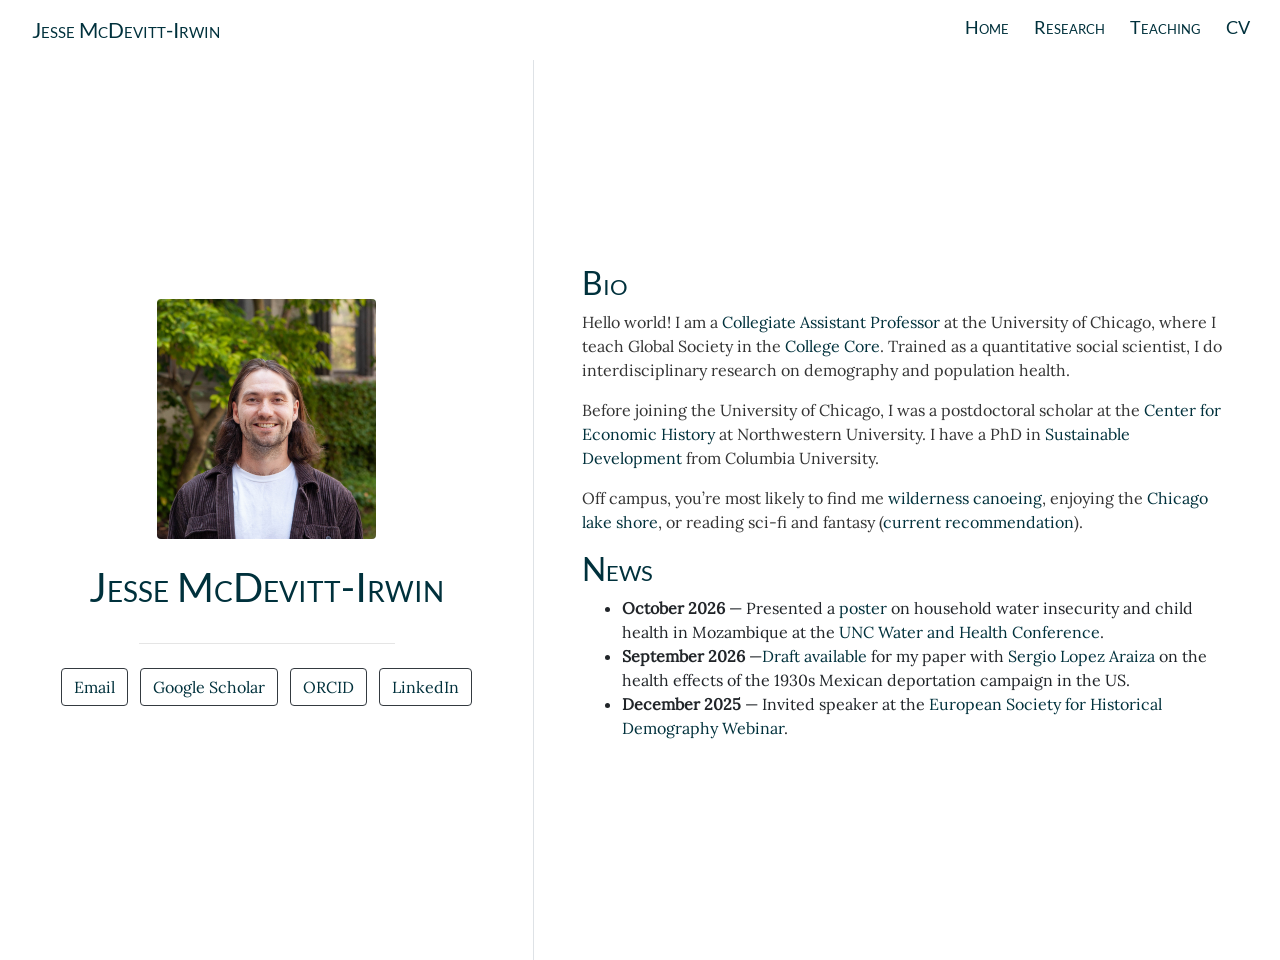
==== commit ba2bd88c: "updated page with poster and news tab" ====
--- a/docs/index.html
+++ b/docs/index.html
@@ -968,7 +968,7 @@
               <div id="icon-list">
                 <ul class="list-inline">
                                     <li class="list-inline-item">
-                    <a href="mailto:jesse.mcdevittirwin@northwestern.edu">
+                    <a href="mailto:jrmcirwin@uchicago.edu">
                       <button type="button" class="btn btn-outline-dark mb-2">
                         Email
                       </button>
@@ -1021,6 +1021,21 @@
             shore</a>, or reading sci-fi and fantasy (<a href="https://en.wikipedia.org/wiki/Tress_of_the_Emerald_Sea">current
             recommendation</a>).</p>
             </div>
+            <div id="news" class="section level2">
+            <h2>News</h2>
+            <ul>
+            <li><strong>October 2026</strong> — Presented a <a href="UNC_poster_2026.pdf">poster</a> on household water
+            insecurity and child health in Mozambique at the <a href="https://waterinstitute.unc.edu/our-work/unc-water-and-health-conference">UNC
+            Water and Health Conference</a>.</li>
+            <li><strong>September 2026</strong> —<a href="https://bpb-us-e1.wpmucdn.com/sites.northwestern.edu/dist/c/9329/files/2026/10/sergio_jmp_draft_1015.pdf">Draft
+            available</a> for my paper with <a href="https://www.sergiolopezaraiza.com/">Sergio Lopez
+            Araiza</a> on the health effects of the 1930s Mexican
+            deportation campaign in the US.</li>
+            <li><strong>December 2025</strong> — Invited speaker at the
+            <a href="https://x.com/ESHD_EU/status/1999203001295045064">European
+            Society for Historical Demography Webinar</a>.</li>
+            </ul>
+            </div>
           </div>
         </div>
       </div>
@@ -1041,7 +1056,7 @@
             <div class="row justify-content-center align-items-center">
               <div class="col-8 p-1 text-center">
                 <div class="list-group">
-                                    <a href="mailto:jesse.mcdevittirwin@northwestern.edu">
+                                    <a href="mailto:jrmcirwin@uchicago.edu">
                     <button type="button" class="list-group-item list-group-item-action my-1 rounded">
                       Email
                     </button>
@@ -1083,6 +1098,21 @@
               lake shore</a>, or reading sci-fi and fantasy (<a href="https://en.wikipedia.org/wiki/Tress_of_the_Emerald_Sea">current
               recommendation</a>).</p>
               </div>
+              <div id="news" class="section level2">
+              <h2>News</h2>
+              <ul>
+              <li><strong>October 2026</strong> — Presented a <a href="UNC_poster_2026.pdf">poster</a> on household water
+              insecurity and child health in Mozambique at the <a href="https://waterinstitute.unc.edu/our-work/unc-water-and-health-conference">UNC
+              Water and Health Conference</a>.</li>
+              <li><strong>September 2026</strong> —<a href="https://bpb-us-e1.wpmucdn.com/sites.northwestern.edu/dist/c/9329/files/2026/10/sergio_jmp_draft_1015.pdf">Draft
+              available</a> for my paper with <a href="https://www.sergiolopezaraiza.com/">Sergio Lopez
+              Araiza</a> on the health effects of the 1930s Mexican
+              deportation campaign in the US.</li>
+              <li><strong>December 2025</strong> — Invited speaker at
+              the <a href="https://x.com/ESHD_EU/status/1999203001295045064">European
+              Society for Historical Demography Webinar</a>.</li>
+              </ul>
+              </div>
             </div>
         </div>
       </div>
